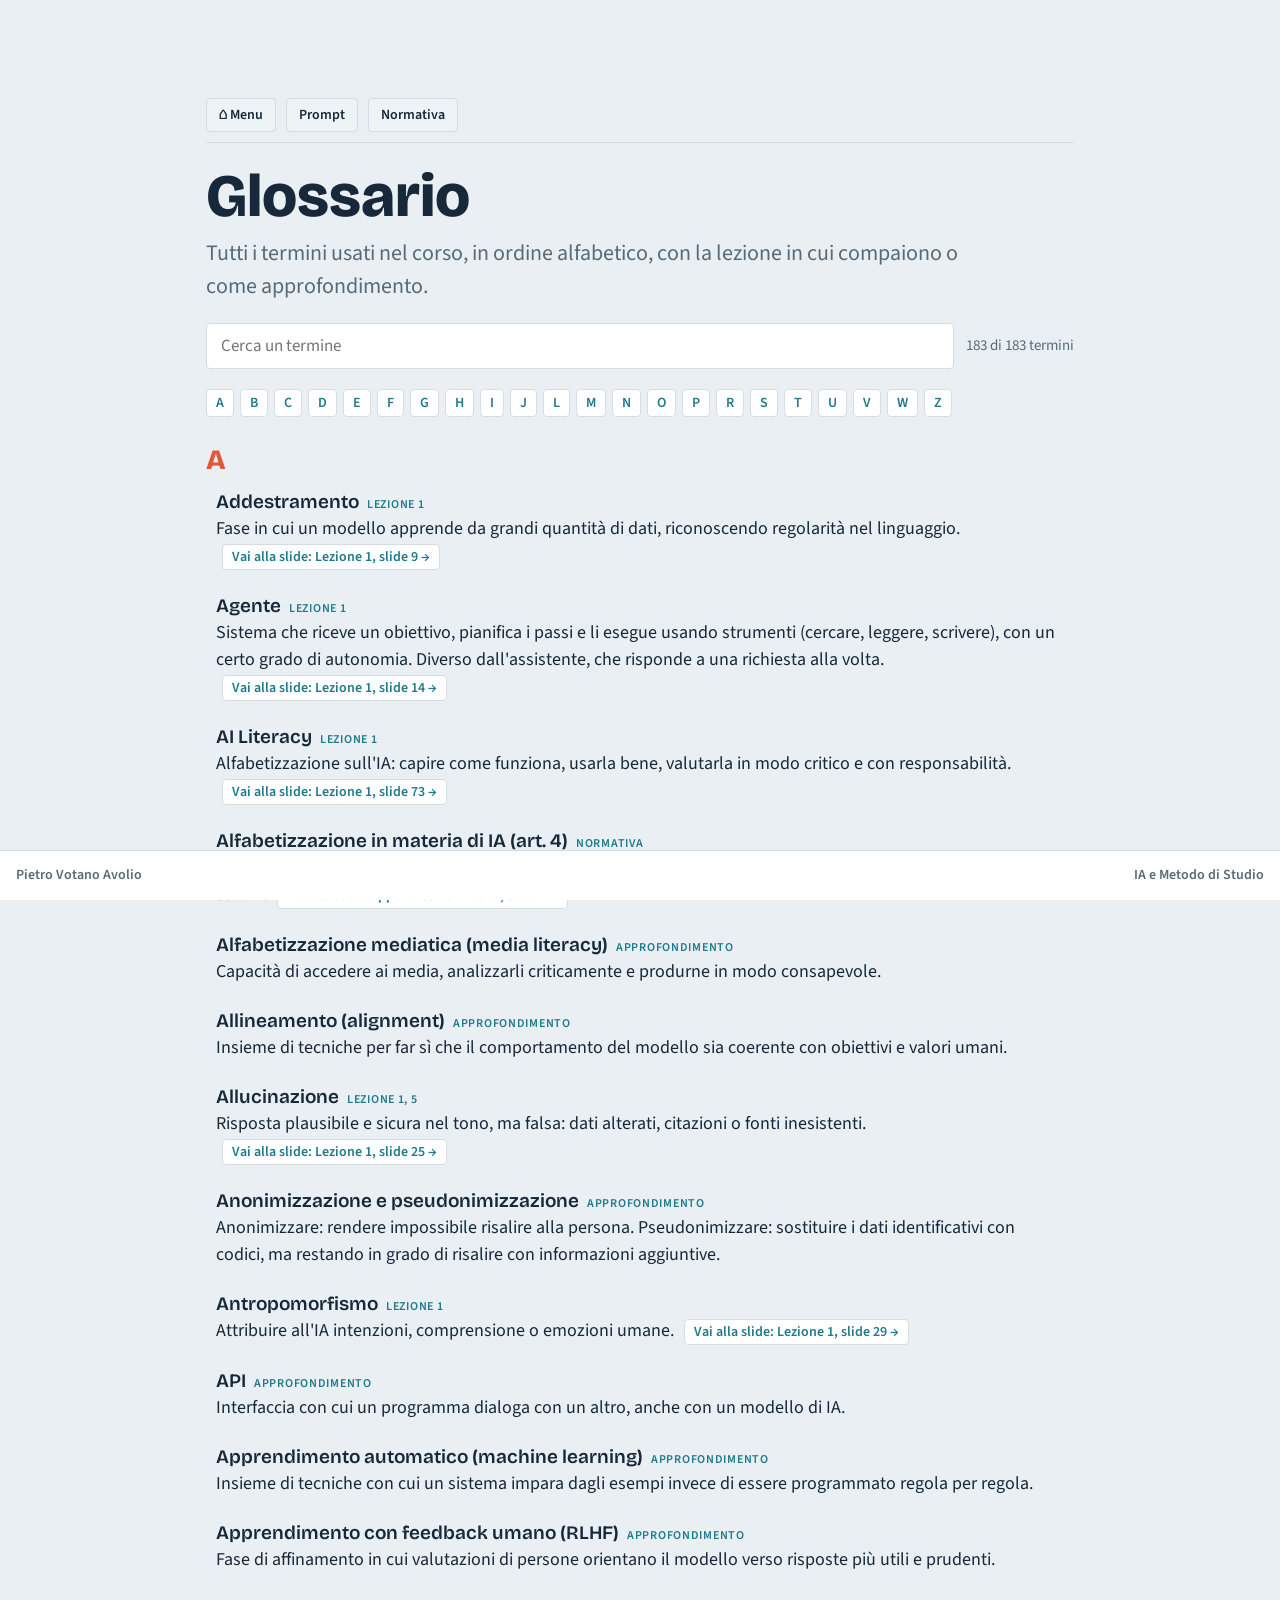
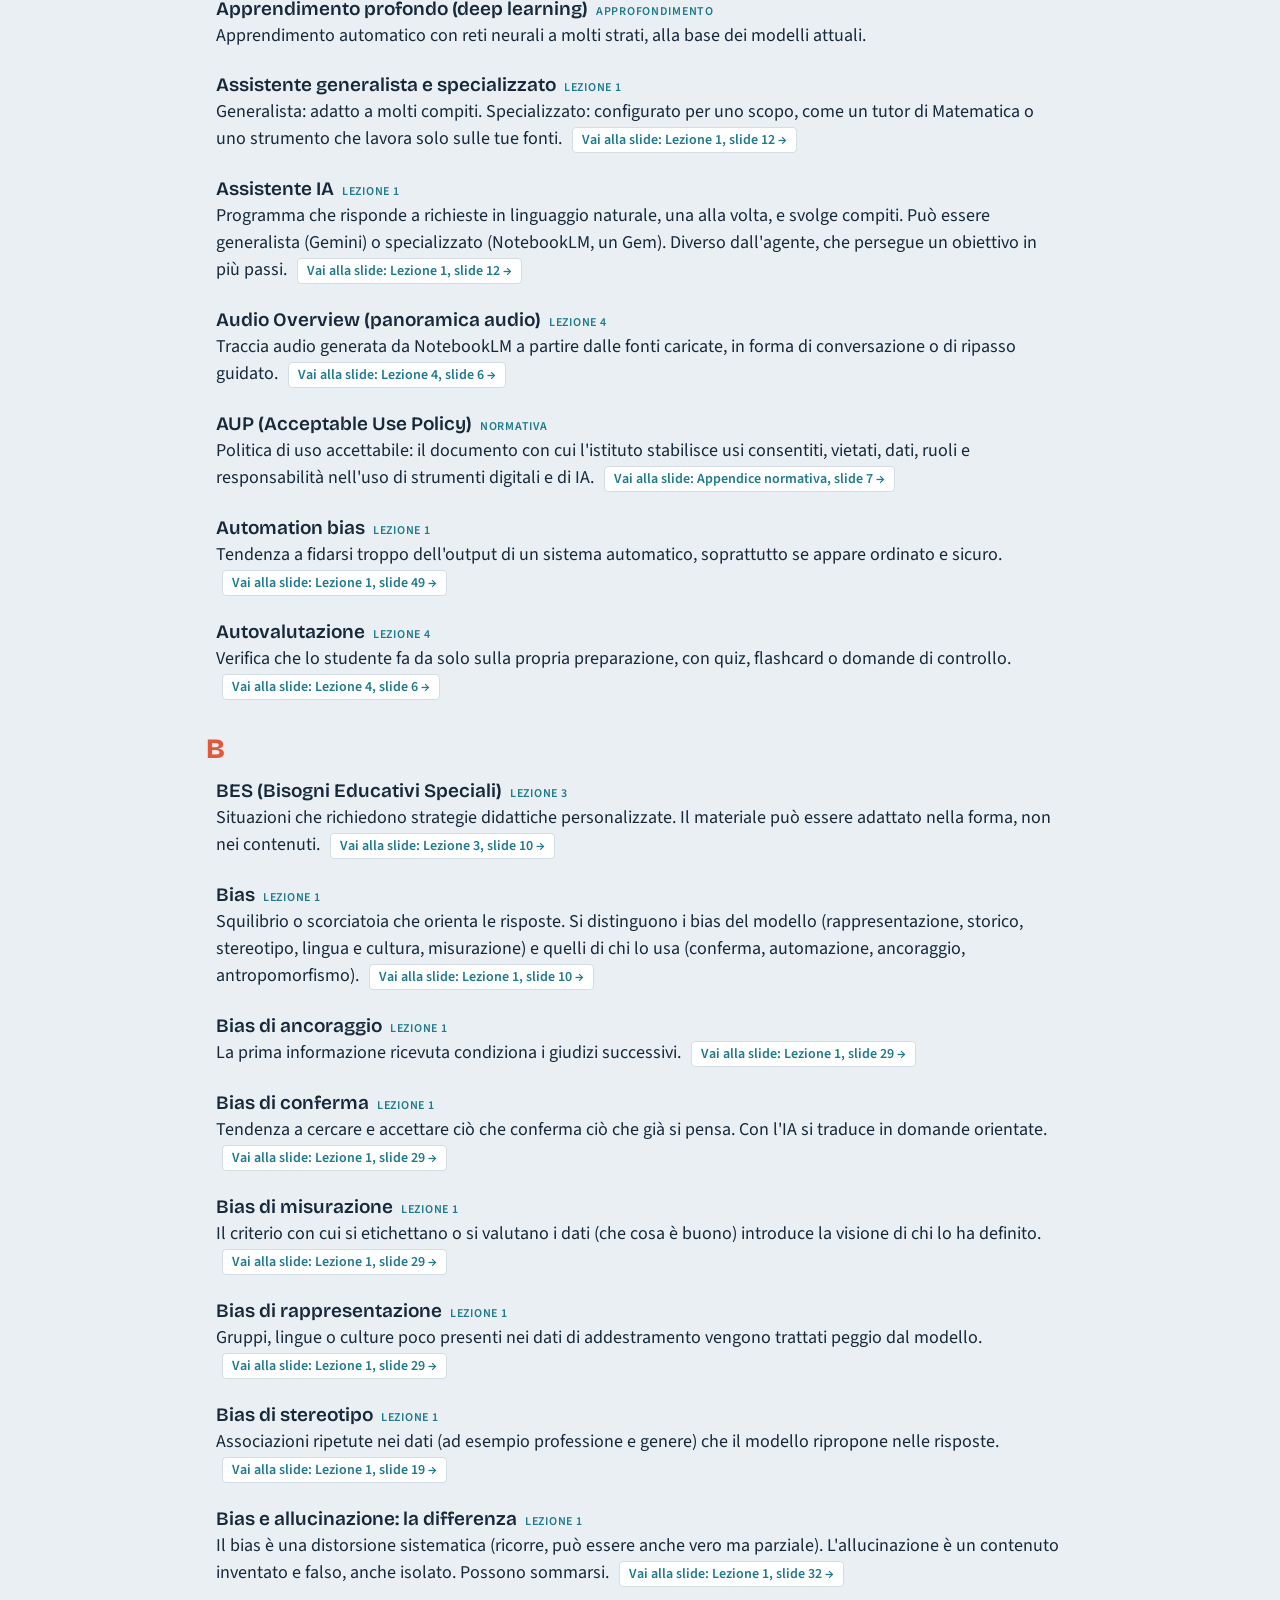
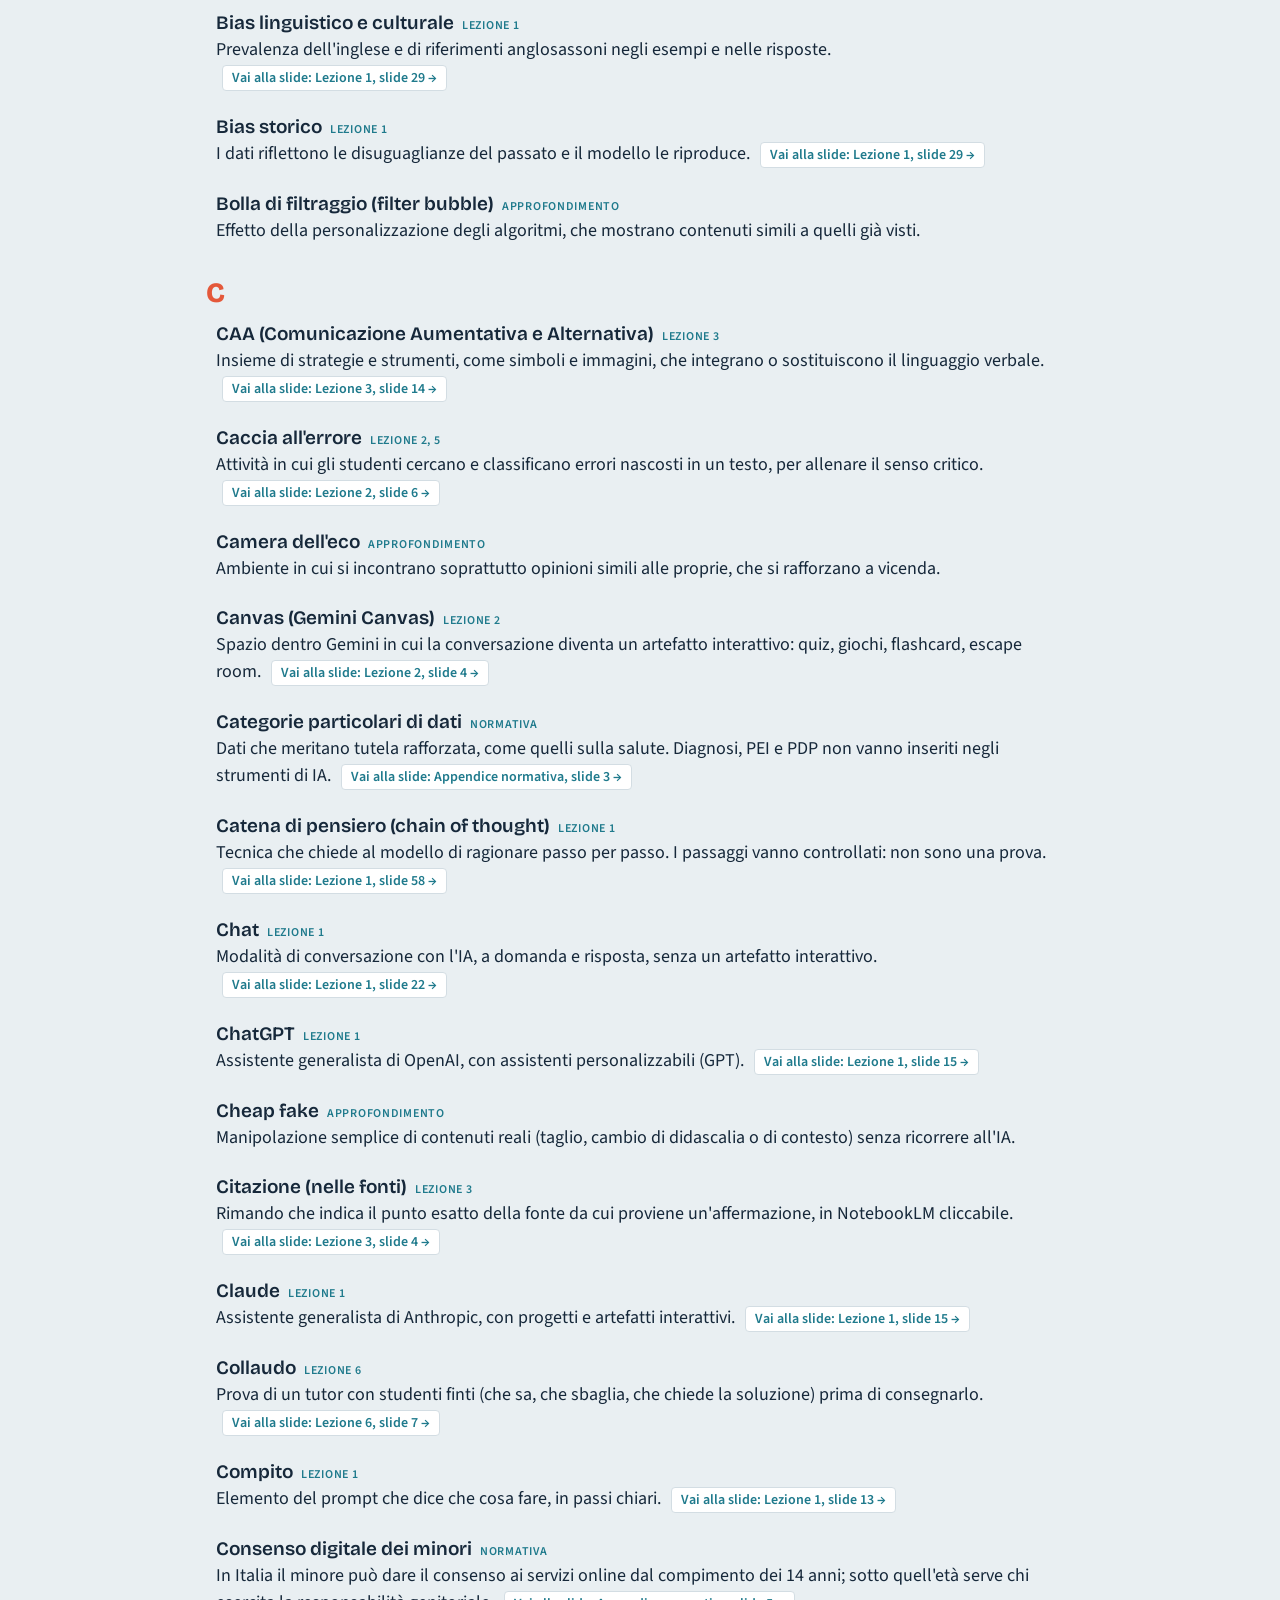
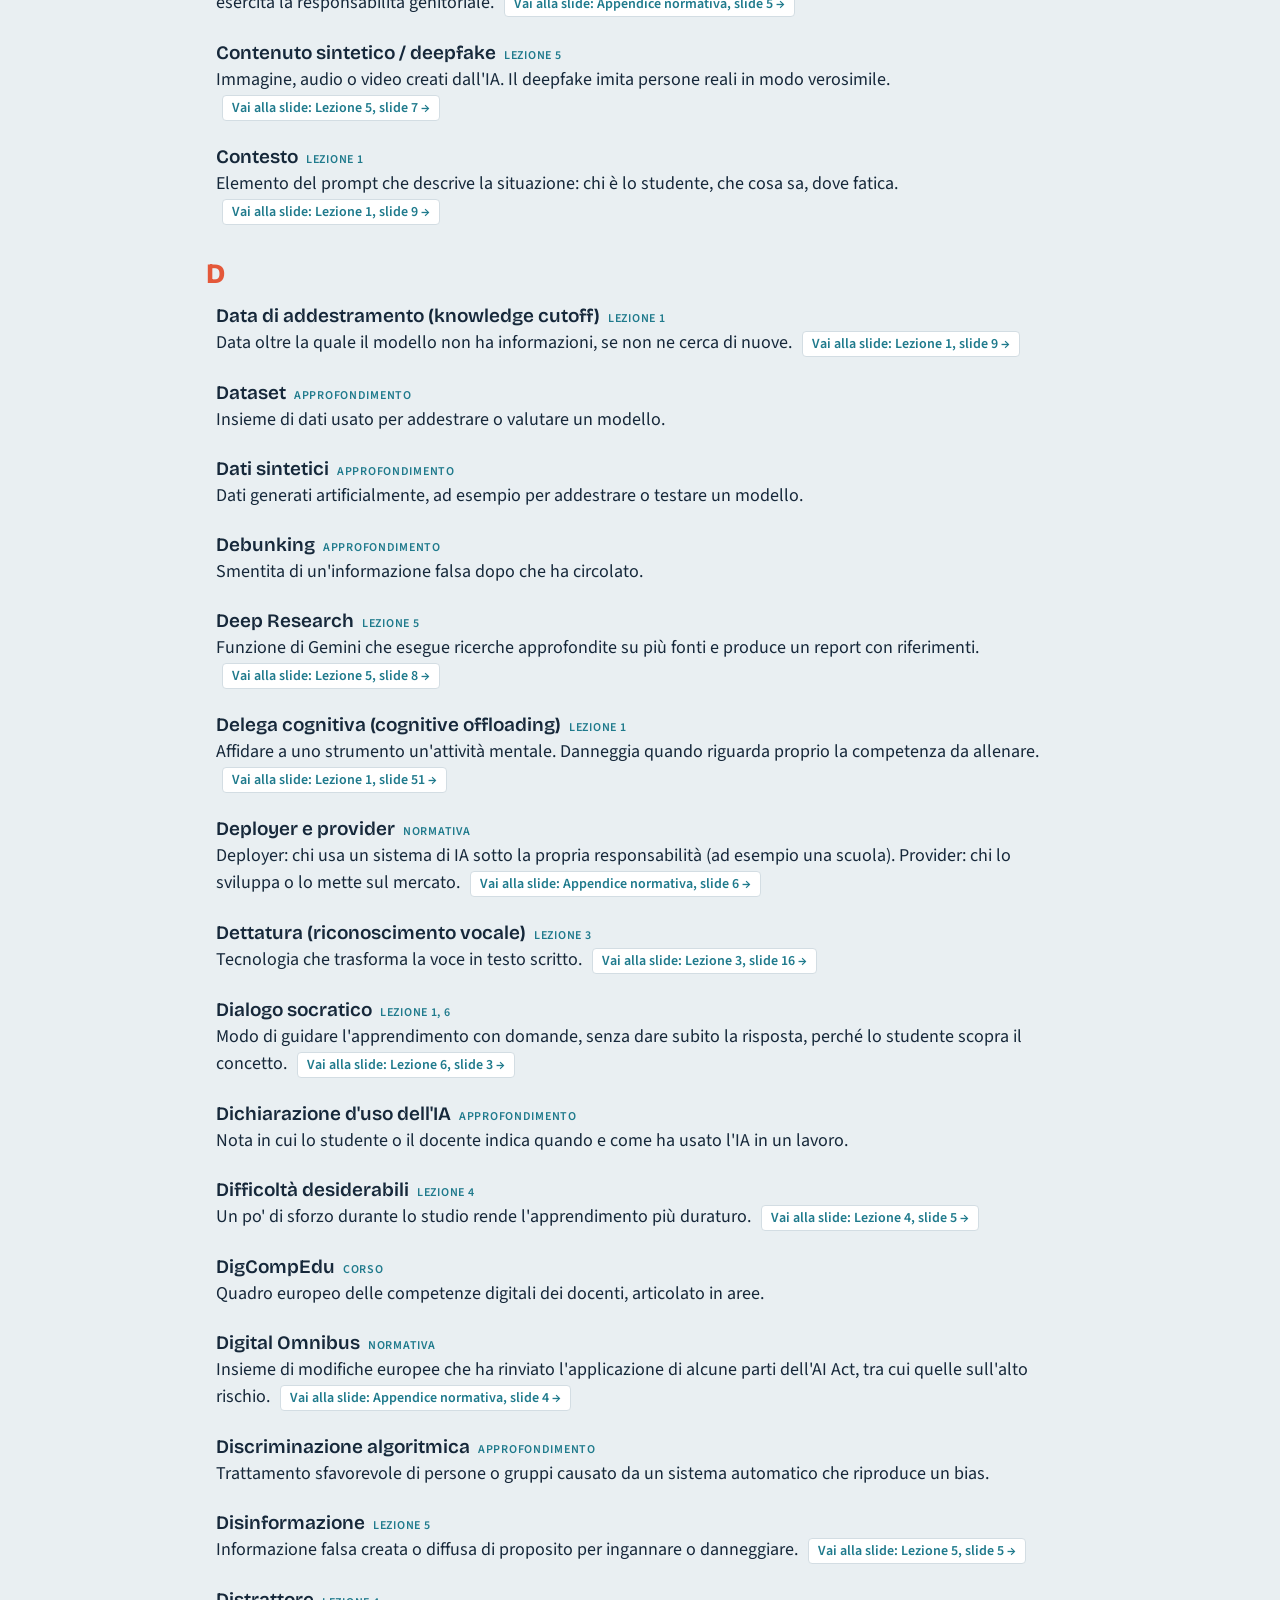
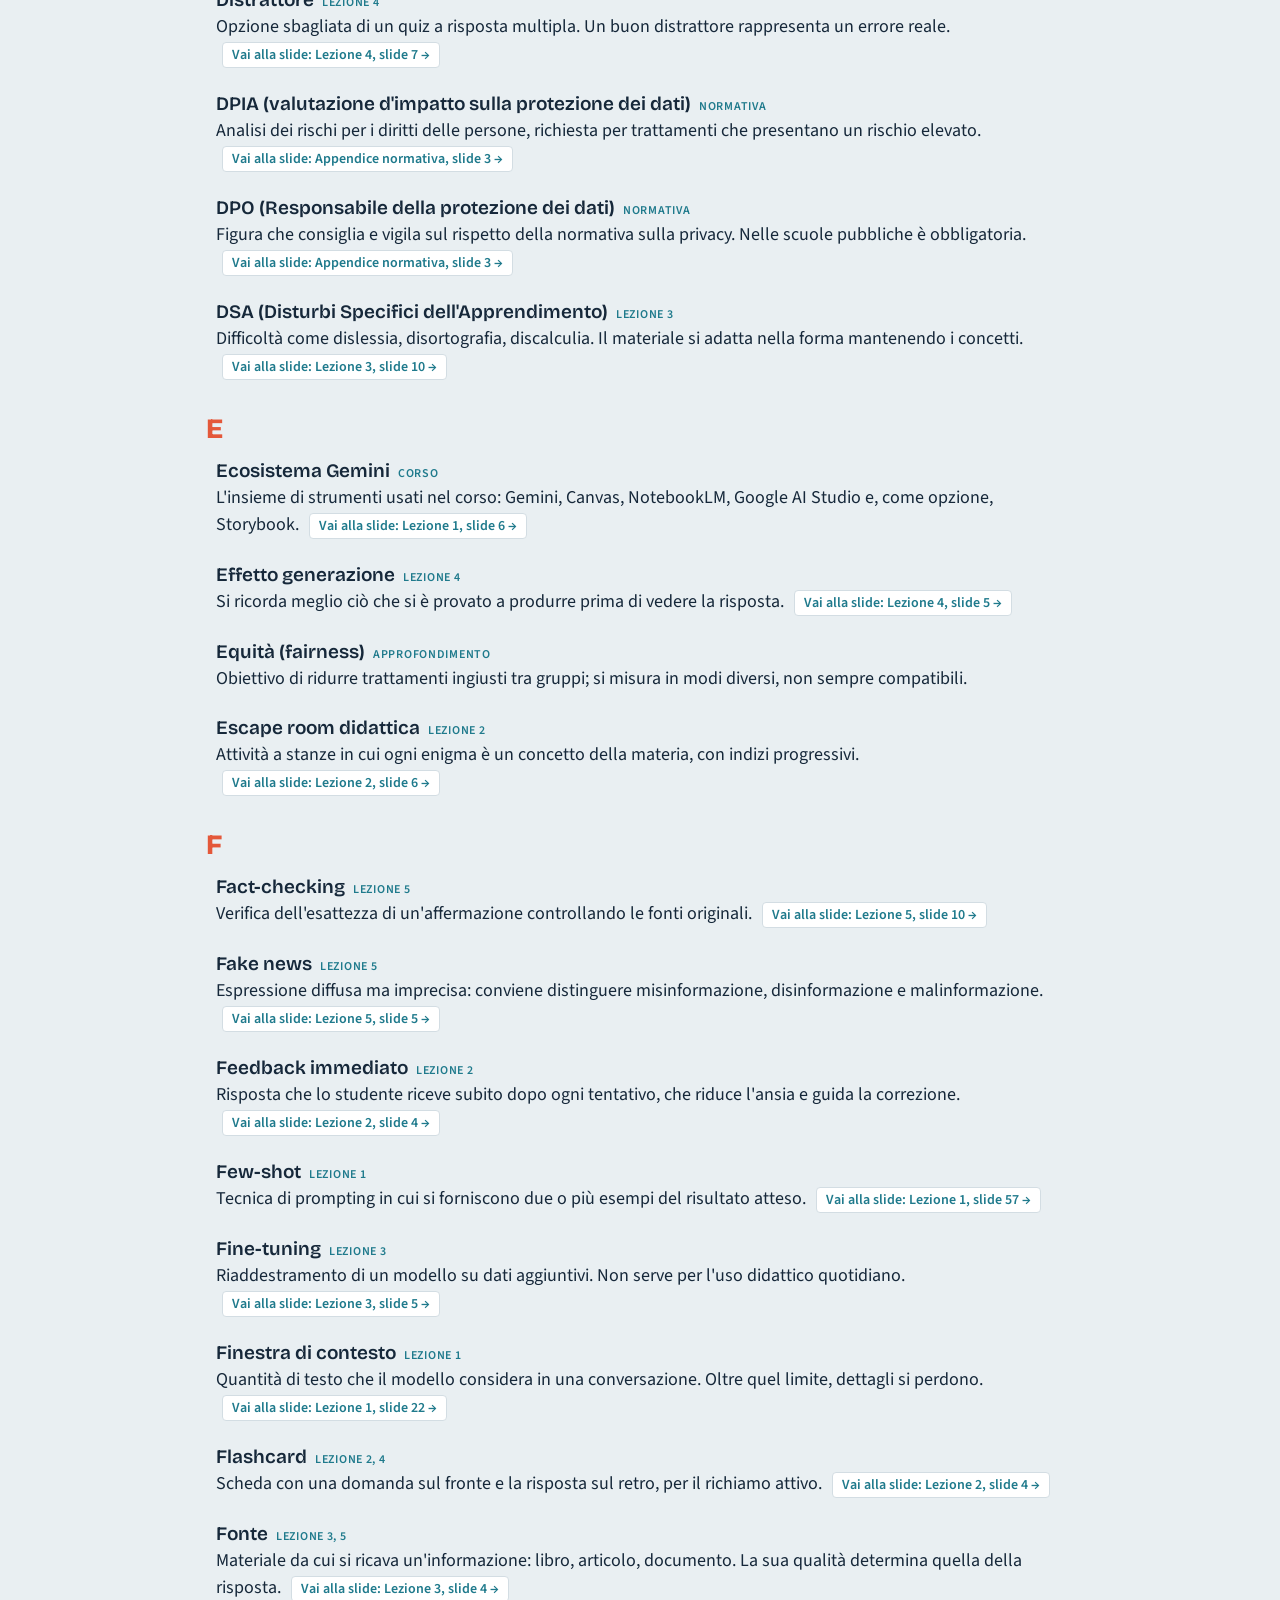
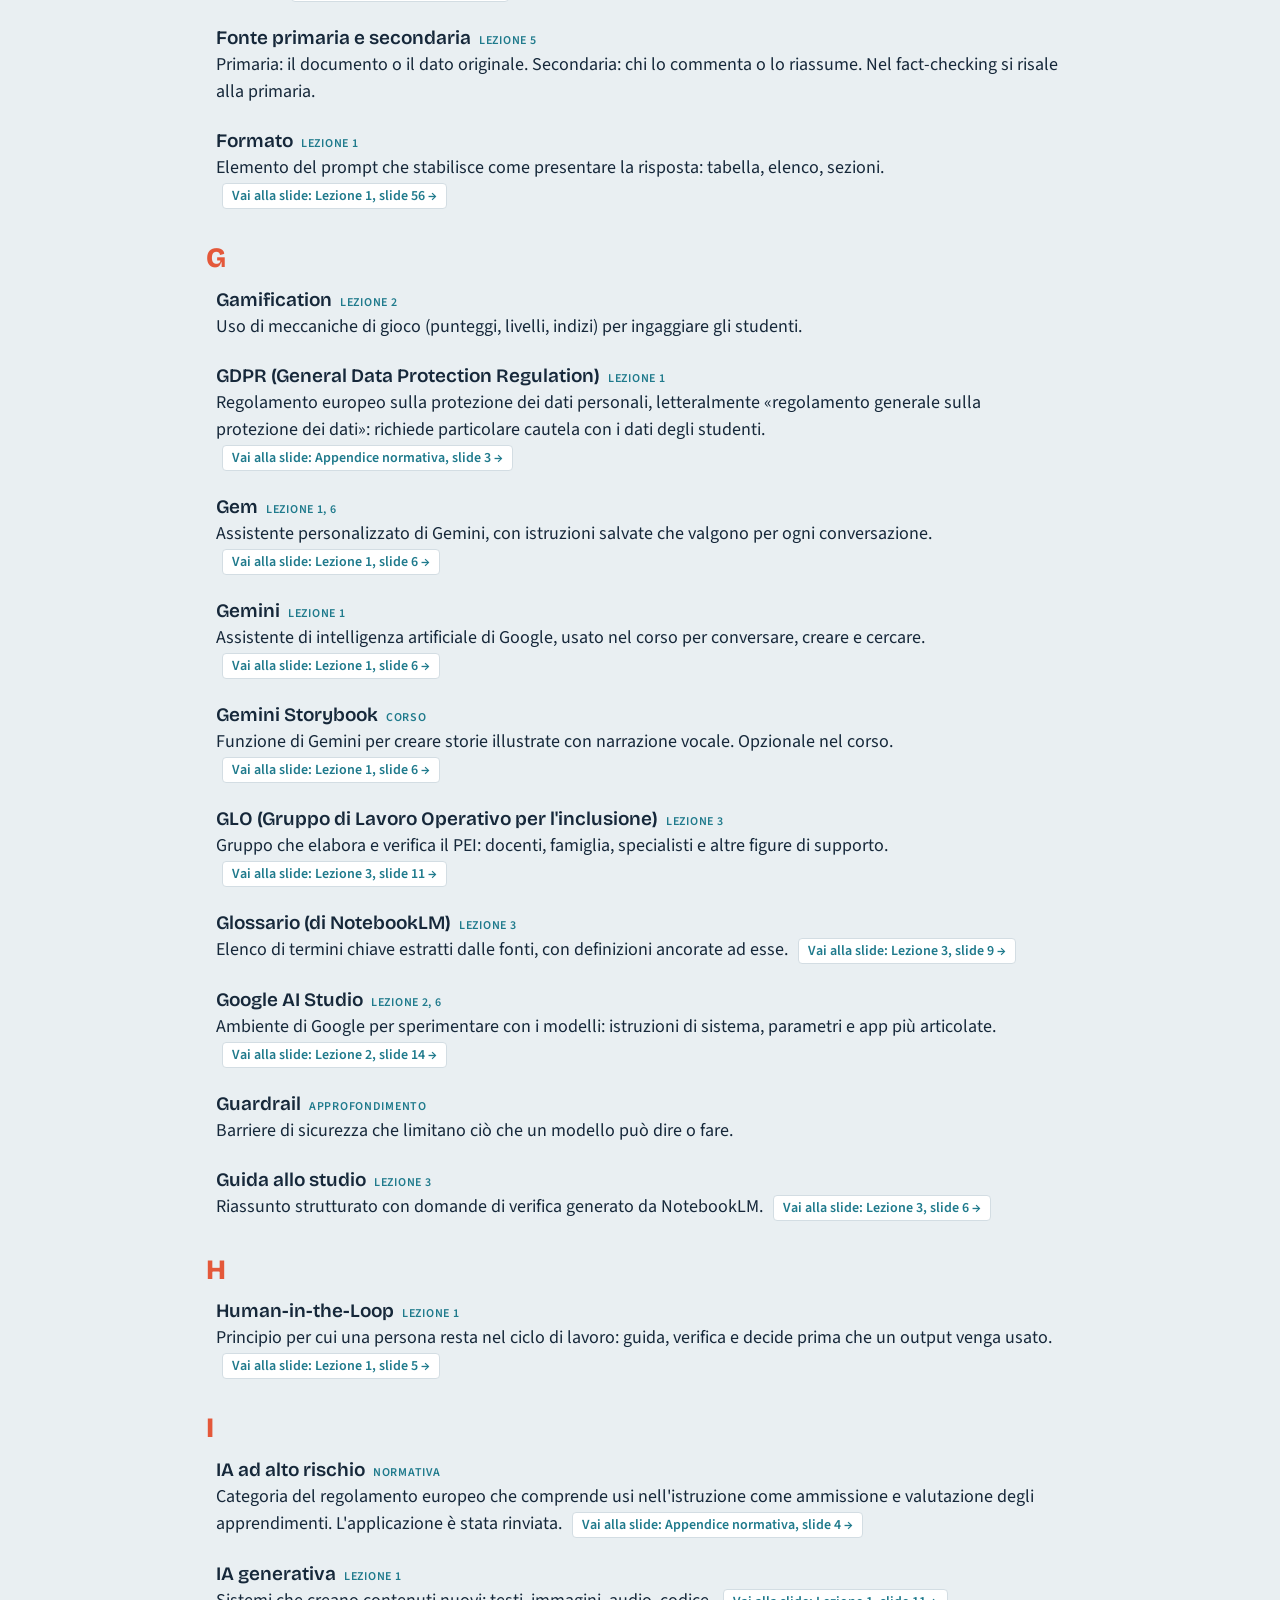
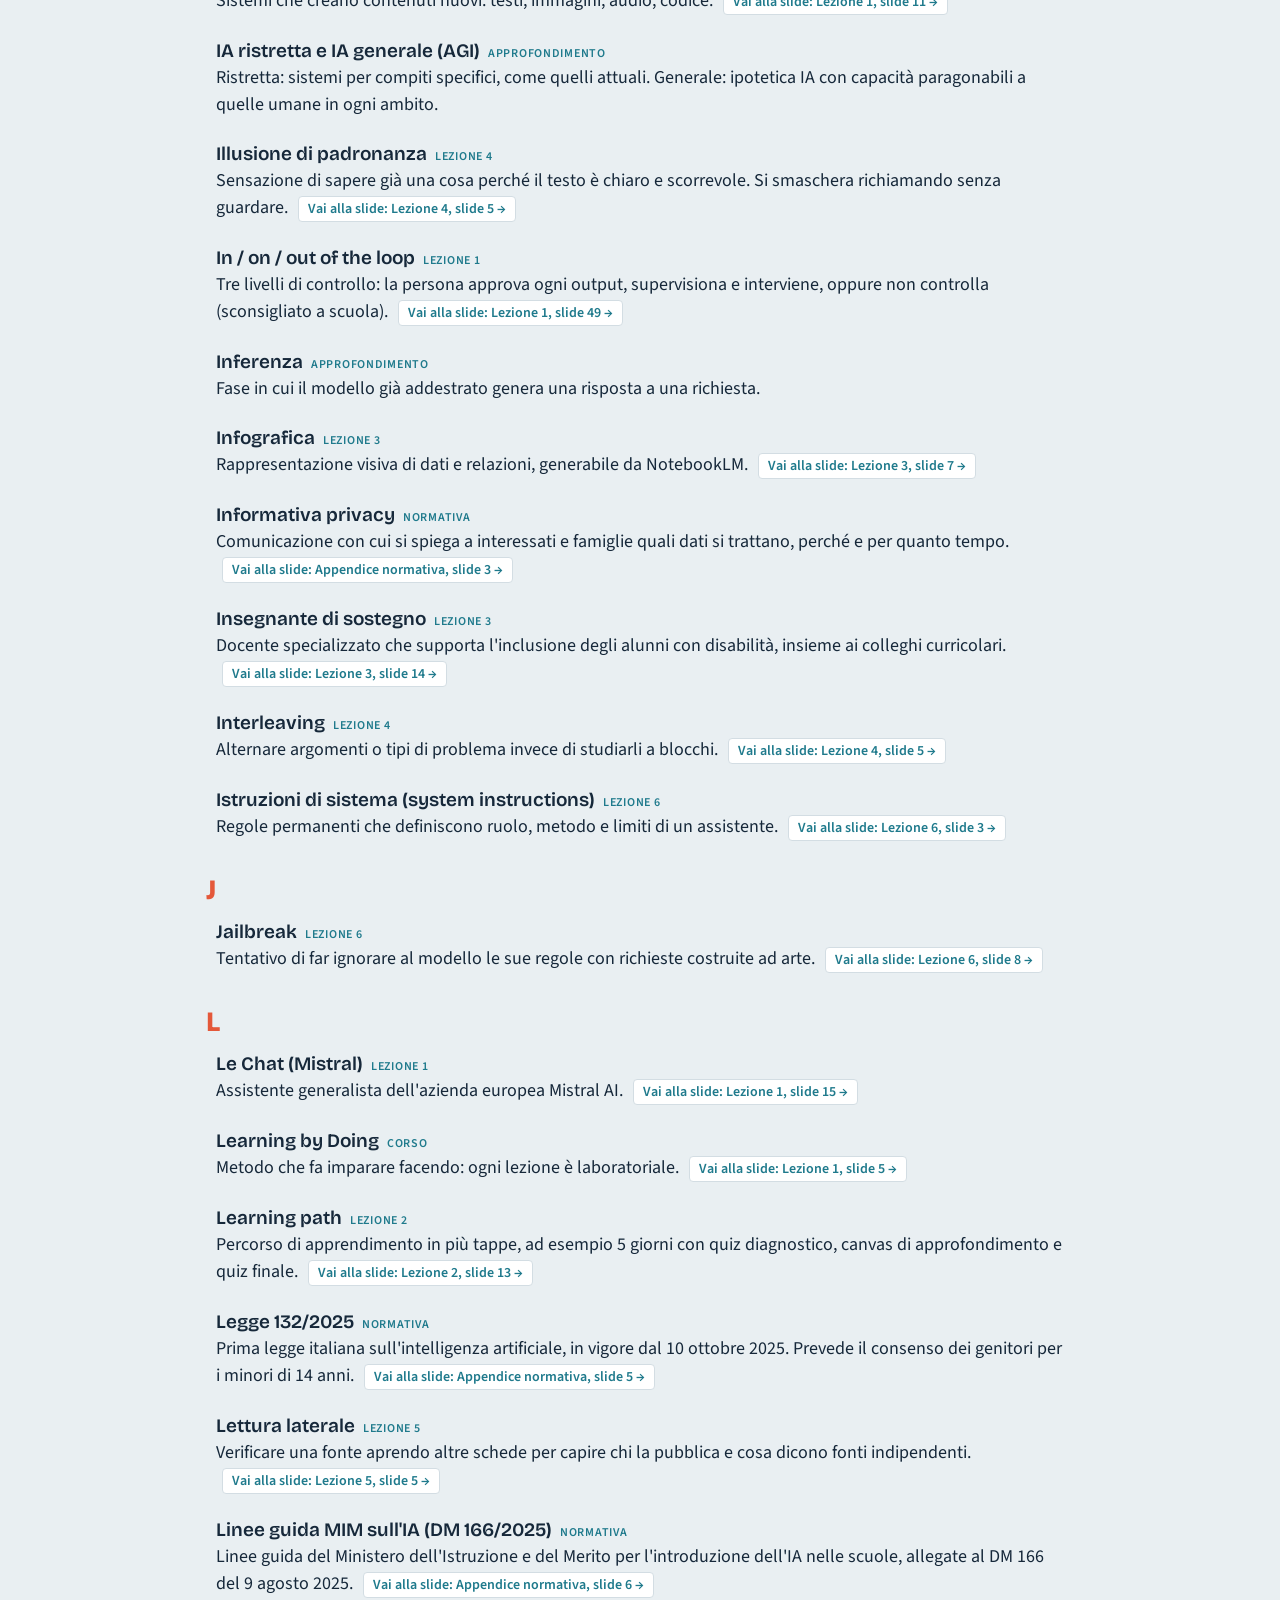
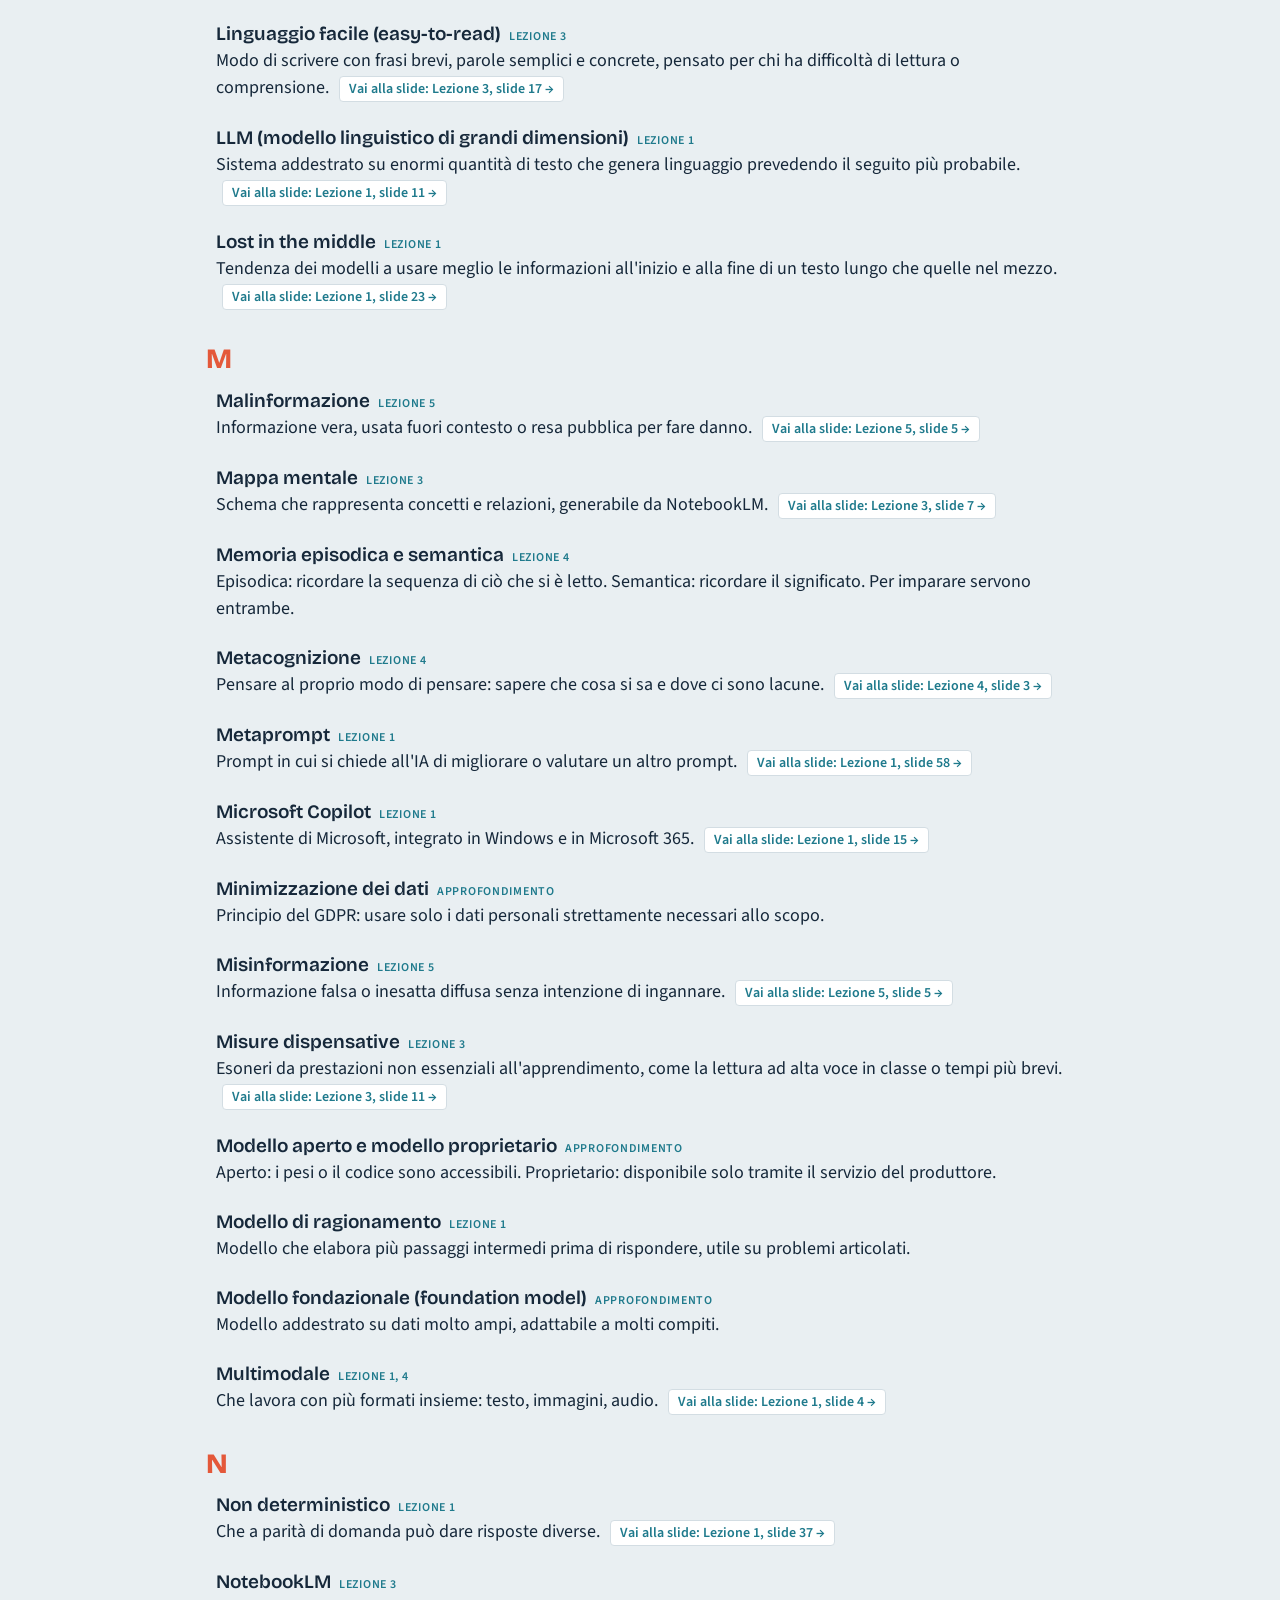
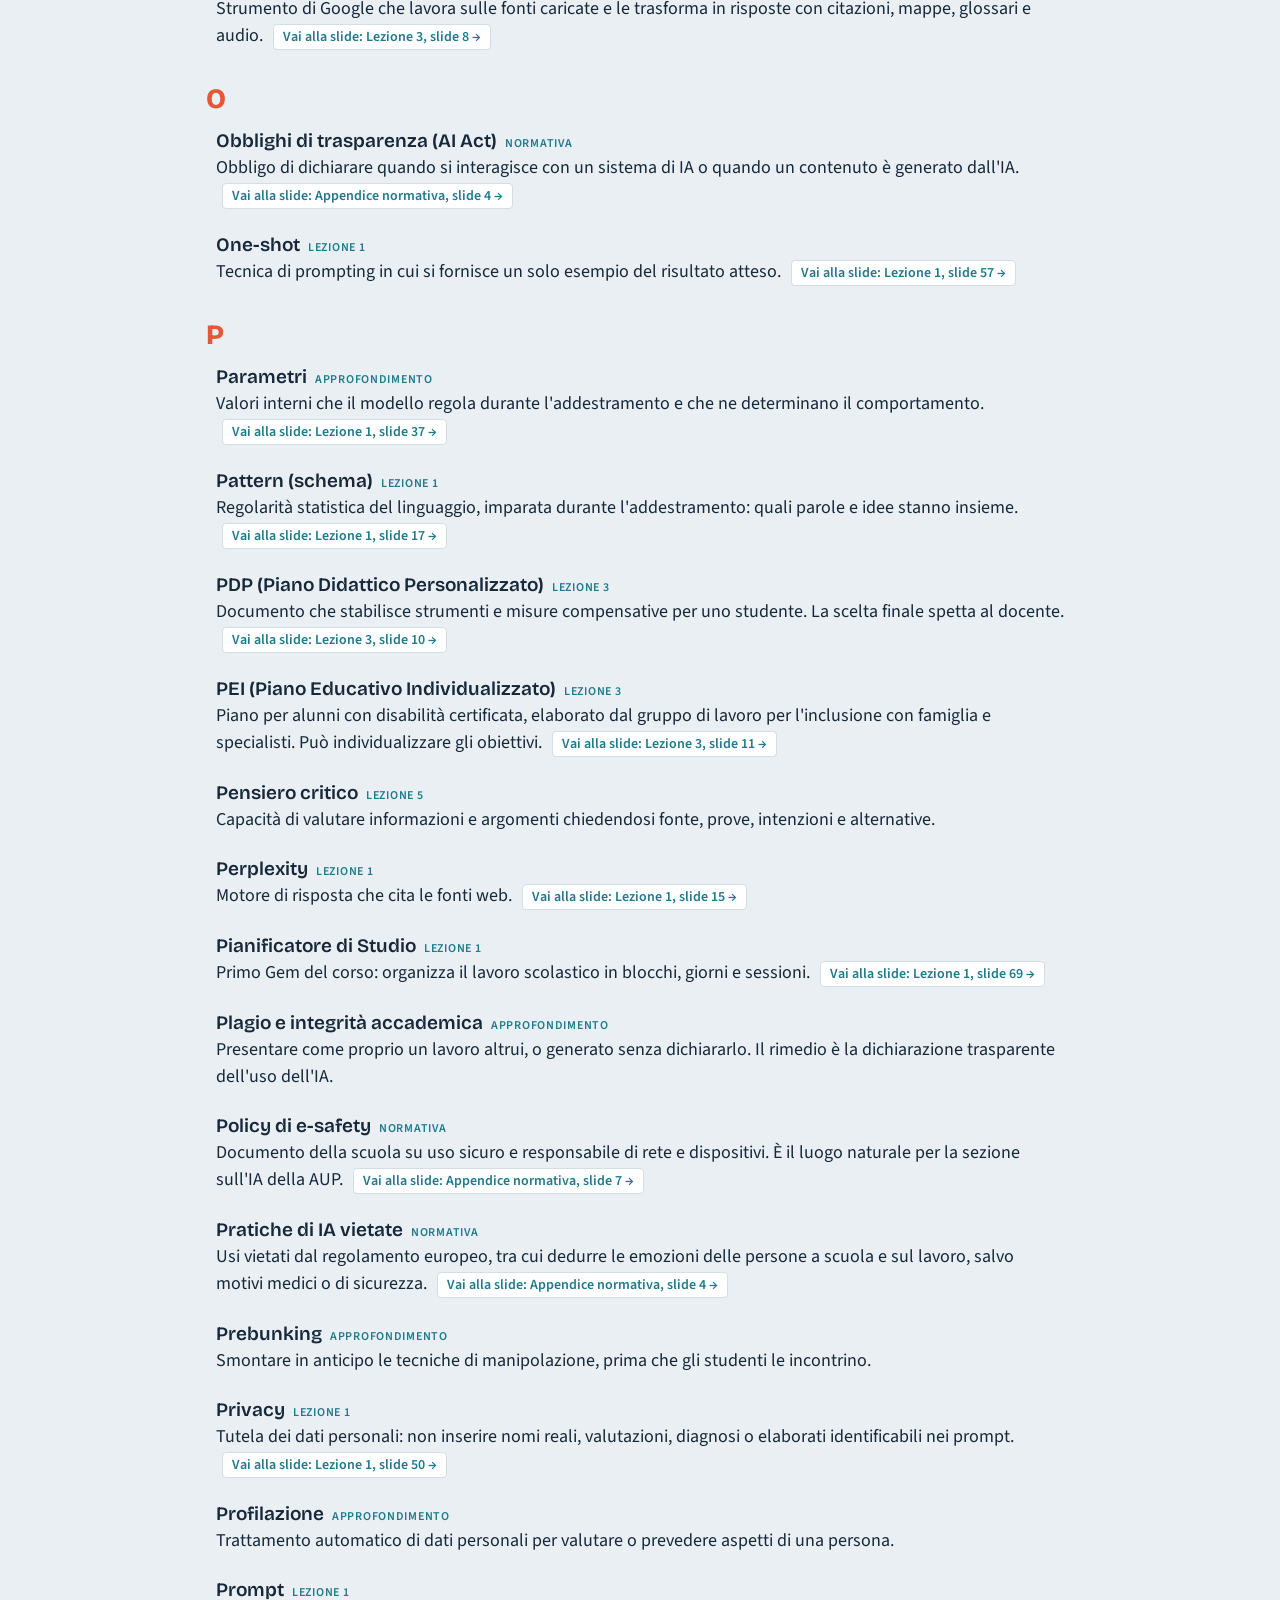
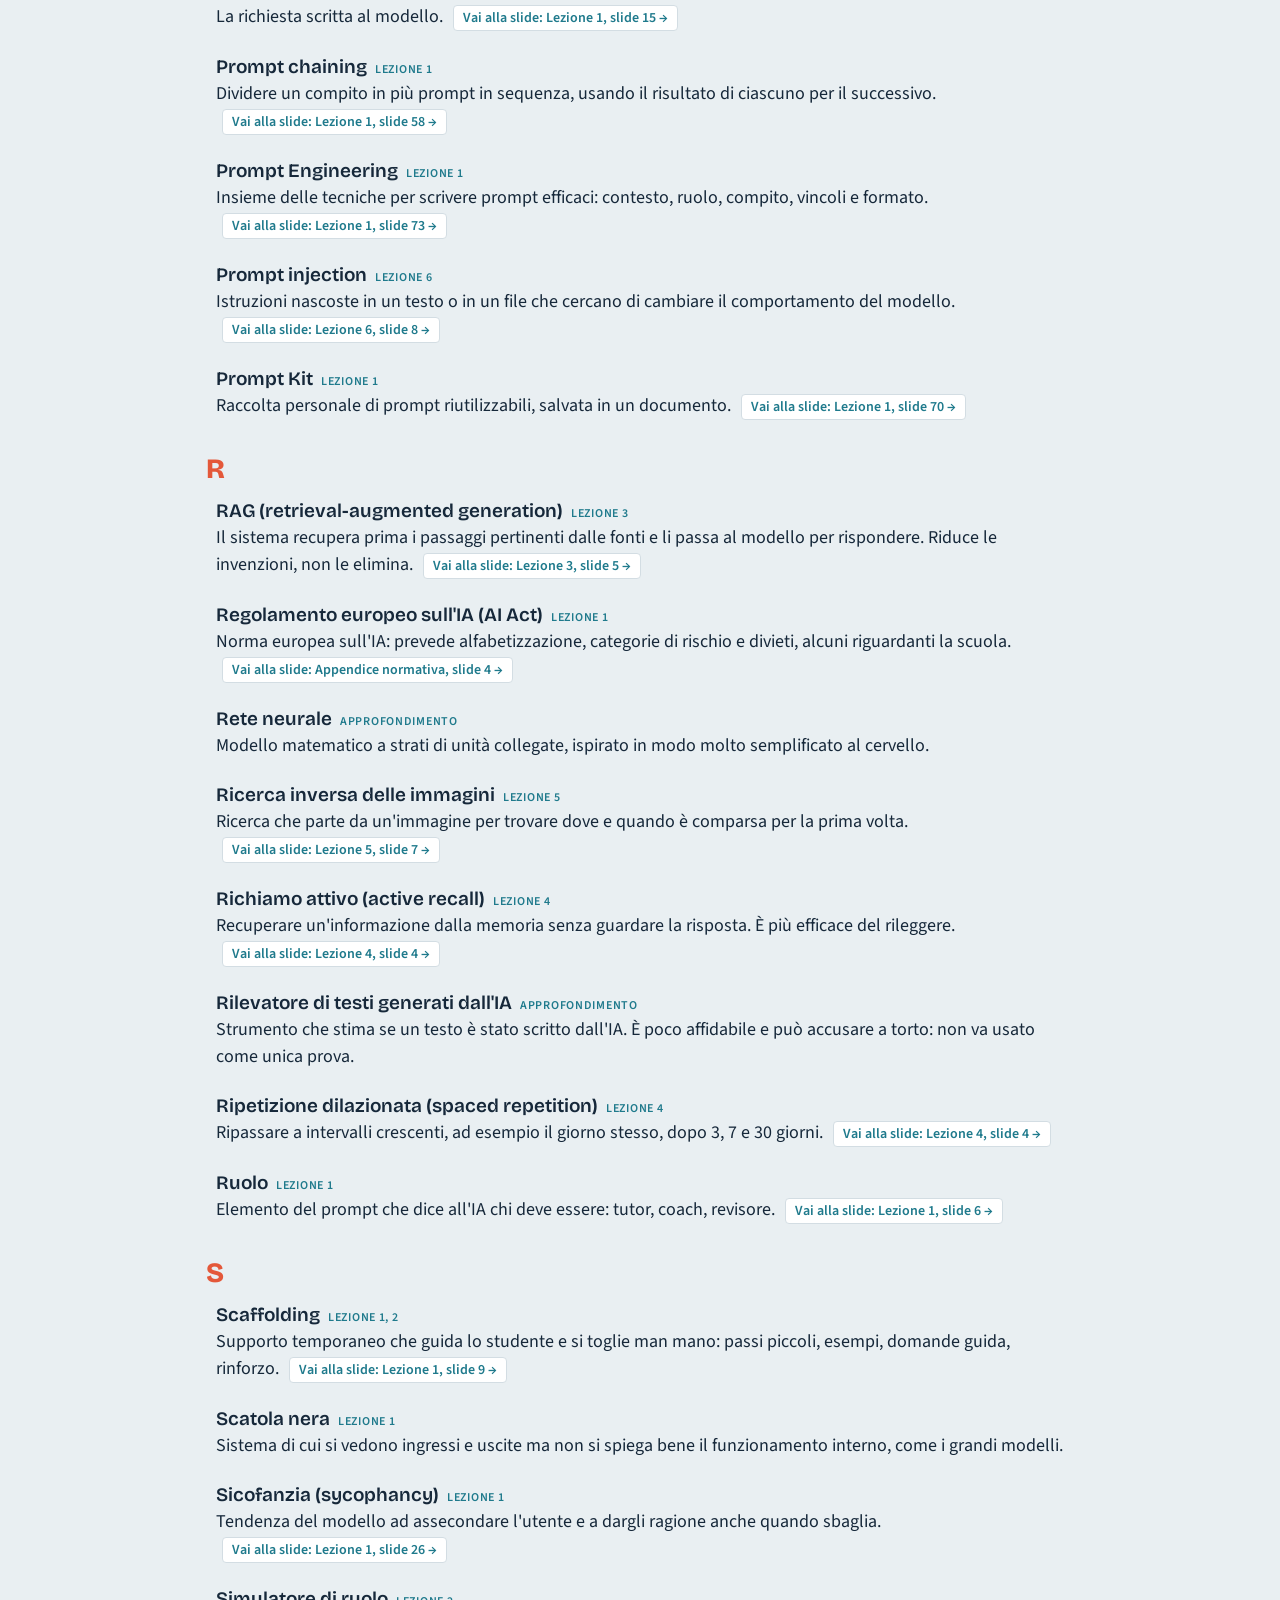
==== glossario.html @ 0bc1f38a "Add files via upload" ====
<!doctype html>
<html lang="it">
<head>
<meta charset="utf-8">
<meta name="viewport" content="width=device-width, initial-scale=1, viewport-fit=cover">
<title>Glossario · IA e Metodo di Studio</title>
<link rel="stylesheet" href="https://fonts.googleapis.com/css2?family=Bricolage+Grotesque:opsz,wght@12..96,600;12..96,800&family=Source+Sans+3:wght@400;600&family=JetBrains+Mono:wght@400&display=swap">
<link rel="stylesheet" href="style.css">
</head>
<body>
<main class="page">
  <div class="page-nav">
    <a class="btn" id="menu" href="index.html">&#8962; Menu</a>
    <a class="btn" href="prompt.html">Prompt</a>
    <a class="btn" href="normativa.html">Normativa</a>
    <a class="btn" id="back" href="index.html" hidden style="border-color:var(--teal);color:var(--teal)"></a>
  </div>
  <h1 style="margin-top:20px">Glossario</h1>
  <p class="lead mute" style="margin-top:8px">Tutti i termini usati nel corso, in ordine alfabetico, con la lezione in cui compaiono o come approfondimento.</p>
  <div class="gl-tools">
    <input id="q" type="search" placeholder="Cerca un termine" aria-label="Cerca un termine">
    <span class="note" id="cnt"></span>
  </div>
  <nav class="az" id="az" aria-label="Indice alfabetico"></nav>
  <div class="gl" id="gl"></div>
</main>
<footer class="sitefoot"><span>Pietro Votano Avolio</span><span>IA e Metodo di Studio</span></footer>
<script>
var T = [
["AUP (Acceptable Use Policy)","Politica di uso accettabile: il documento con cui l'istituto stabilisce usi consentiti, vietati, dati, ruoli e responsabilità nell'uso di strumenti digitali e di IA.","Normativa"],
["DPO (Responsabile della protezione dei dati)","Figura che consiglia e vigila sul rispetto della normativa sulla privacy. Nelle scuole pubbliche è obbligatoria.","Normativa"],
["DPIA (valutazione d'impatto sulla protezione dei dati)","Analisi dei rischi per i diritti delle persone, richiesta per trattamenti che presentano un rischio elevato.","Normativa"],
["Titolare del trattamento","Chi decide finalità e mezzi del trattamento dei dati personali. Nella scuola è l'istituto.","Normativa"],
["Informativa privacy","Comunicazione con cui si spiega a interessati e famiglie quali dati si trattano, perché e per quanto tempo.","Normativa"],
["Categorie particolari di dati","Dati che meritano tutela rafforzata, come quelli sulla salute. Diagnosi, PEI e PDP non vanno inseriti negli strumenti di IA.","Normativa"],
["Consenso digitale dei minori","In Italia il minore può dare il consenso ai servizi online dal compimento dei 14 anni; sotto quell'età serve chi esercita la responsabilità genitoriale.","Normativa"],
["Legge 132/2025","Prima legge italiana sull'intelligenza artificiale, in vigore dal 10 ottobre 2025. Prevede il consenso dei genitori per i minori di 14 anni.","Normativa"],
["Linee guida MIM sull'IA (DM 166/2025)","Linee guida del Ministero dell'Istruzione e del Merito per l'introduzione dell'IA nelle scuole, allegate al DM 166 del 9 agosto 2025.","Normativa"],
["IA ad alto rischio","Categoria del regolamento europeo che comprende usi nell'istruzione come ammissione e valutazione degli apprendimenti. L'applicazione è stata rinviata.","Normativa"],
["Pratiche di IA vietate","Usi vietati dal regolamento europeo, tra cui dedurre le emozioni delle persone a scuola e sul lavoro, salvo motivi medici o di sicurezza.","Normativa"],
["Obblighi di trasparenza (AI Act)","Obbligo di dichiarare quando si interagisce con un sistema di IA o quando un contenuto è generato dall'IA.","Normativa"],
["Deployer e provider","Deployer: chi usa un sistema di IA sotto la propria responsabilità (ad esempio una scuola). Provider: chi lo sviluppa o lo mette sul mercato.","Normativa"],
["Alfabetizzazione in materia di IA (art. 4)","Obbligo, previsto dal regolamento europeo dal 2 febbraio 2025, di garantire al personale competenze sufficienti sull'IA.","Normativa"],
["Digital Omnibus","Insieme di modifiche europee che ha rinviato l'applicazione di alcune parti dell'AI Act, tra cui quelle sull'alto rischio.","Normativa"],
["Policy di e-safety","Documento della scuola su uso sicuro e responsabile di rete e dispositivi. È il luogo naturale per la sezione sull'IA della AUP.","Normativa"],
["Bias e allucinazione: la differenza","Il bias è una distorsione sistematica (ricorre, può essere anche vero ma parziale). L'allucinazione è un contenuto inventato e falso, anche isolato. Possono sommarsi.","1"],
["PEI (Piano Educativo Individualizzato)","Piano per alunni con disabilità certificata, elaborato dal gruppo di lavoro per l'inclusione con famiglia e specialisti. Può individualizzare gli obiettivi.","3"],
["GLO (Gruppo di Lavoro Operativo per l'inclusione)","Gruppo che elabora e verifica il PEI: docenti, famiglia, specialisti e altre figure di supporto.","3"],
["Strumenti compensativi","Strumenti che aiutano a superare una difficoltà senza cambiare l'obiettivo: lettura ad alta voce, mappe, calcolatrice, dettatura.","3"],
["Misure dispensative","Esoneri da prestazioni non essenziali all'apprendimento, come la lettura ad alta voce in classe o tempi più brevi.","3"],
["Insegnante di sostegno","Docente specializzato che supporta l'inclusione degli alunni con disabilità, insieme ai colleghi curricolari.","3"],
["CAA (Comunicazione Aumentativa e Alternativa)","Insieme di strategie e strumenti, come simboli e immagini, che integrano o sostituiscono il linguaggio verbale.","3"],
["Linguaggio facile (easy-to-read)","Modo di scrivere con frasi brevi, parole semplici e concrete, pensato per chi ha difficoltà di lettura o comprensione.","3"],
["Storia sociale","Breve racconto che descrive una situazione e il comportamento atteso, in modo positivo, per prepararla in anticipo. Si costruisce con gli specialisti.","3"],
["Sintesi vocale (text-to-speech)","Tecnologia che legge ad alta voce un testo scritto.","3"],
["Dettatura (riconoscimento vocale)","Tecnologia che trasforma la voce in testo scritto.","3"],
["Top-p (nucleus sampling)","Parametro che limita la scelta alle parole più probabili la cui probabilità sommata raggiunge un valore p. Le parole molto improbabili restano escluse.","1"],
["Top-k","Parametro che limita la scelta alle k parole più probabili.","1"],
["Bias di rappresentazione","Gruppi, lingue o culture poco presenti nei dati di addestramento vengono trattati peggio dal modello.","1"],
["Bias storico","I dati riflettono le disuguaglianze del passato e il modello le riproduce.","1"],
["Bias di stereotipo","Associazioni ripetute nei dati (ad esempio professione e genere) che il modello ripropone nelle risposte.","1"],
["Bias linguistico e culturale","Prevalenza dell'inglese e di riferimenti anglosassoni negli esempi e nelle risposte.","1"],
["Bias di misurazione","Il criterio con cui si etichettano o si valutano i dati (che cosa è buono) introduce la visione di chi lo ha definito.","1"],
["Bias di conferma","Tendenza a cercare e accettare ciò che conferma ciò che già si pensa. Con l'IA si traduce in domande orientate.","1"],
["Bias di ancoraggio","La prima informazione ricevuta condiziona i giudizi successivi.","1"],
["Antropomorfismo","Attribuire all'IA intenzioni, comprensione o emozioni umane.","1"],
["Misinformazione","Informazione falsa o inesatta diffusa senza intenzione di ingannare.","5"],
["Disinformazione","Informazione falsa creata o diffusa di proposito per ingannare o danneggiare.","5"],
["Malinformazione","Informazione vera, usata fuori contesto o resa pubblica per fare danno.","5"],
["Fake news","Espressione diffusa ma imprecisa: conviene distinguere misinformazione, disinformazione e malinformazione.","5"],
["Pensiero critico","Capacità di valutare informazioni e argomenti chiedendosi fonte, prove, intenzioni e alternative.","5"],
["Fonte primaria e secondaria","Primaria: il documento o il dato originale. Secondaria: chi lo commenta o lo riassume. Nel fact-checking si risale alla primaria.","5"],
["Ricerca inversa delle immagini","Ricerca che parte da un'immagine per trovare dove e quando è comparsa per la prima volta.","5"],
["Cheap fake","Manipolazione semplice di contenuti reali (taglio, cambio di didascalia o di contesto) senza ricorrere all'IA.","Approfondimento"],
["Camera dell'eco","Ambiente in cui si incontrano soprattutto opinioni simili alle proprie, che si rafforzano a vicenda.","Approfondimento"],
["Bolla di filtraggio (filter bubble)","Effetto della personalizzazione degli algoritmi, che mostrano contenuti simili a quelli già visti.","Approfondimento"],
["Prebunking","Smontare in anticipo le tecniche di manipolazione, prima che gli studenti le incontrino.","Approfondimento"],
["Debunking","Smentita di un'informazione falsa dopo che ha circolato.","Approfondimento"],
["Alfabetizzazione mediatica (media literacy)","Capacità di accedere ai media, analizzarli criticamente e produrne in modo consapevole.","Approfondimento"],
["Watermark (filigrana digitale)","Segno, visibile o nascosto, che aiuta a riconoscere un contenuto generato dall'IA. Non è sempre presente né infallibile.","Approfondimento"],
["Rilevatore di testi generati dall'IA","Strumento che stima se un testo è stato scritto dall'IA. È poco affidabile e può accusare a torto: non va usato come unica prova.","Approfondimento"],
["Plagio e integrità accademica","Presentare come proprio un lavoro altrui, o generato senza dichiararlo. Il rimedio è la dichiarazione trasparente dell'uso dell'IA.","Approfondimento"],
["Dichiarazione d'uso dell'IA","Nota in cui lo studente o il docente indica quando e come ha usato l'IA in un lavoro.","Approfondimento"],
["Apprendimento automatico (machine learning)","Insieme di tecniche con cui un sistema impara dagli esempi invece di essere programmato regola per regola.","Approfondimento"],
["Apprendimento profondo (deep learning)","Apprendimento automatico con reti neurali a molti strati, alla base dei modelli attuali.","Approfondimento"],
["Rete neurale","Modello matematico a strati di unità collegate, ispirato in modo molto semplificato al cervello.","Approfondimento"],
["Transformer","Architettura di rete neurale, introdotta nel 2017, alla base dei modelli linguistici di grandi dimensioni.","Approfondimento"],
["Parametri","Valori interni che il modello regola durante l'addestramento e che ne determinano il comportamento.","Approfondimento"],
["Dataset","Insieme di dati usato per addestrare o valutare un modello.","Approfondimento"],
["Inferenza","Fase in cui il modello già addestrato genera una risposta a una richiesta.","Approfondimento"],
["Modello fondazionale (foundation model)","Modello addestrato su dati molto ampi, adattabile a molti compiti.","Approfondimento"],
["Apprendimento con feedback umano (RLHF)","Fase di affinamento in cui valutazioni di persone orientano il modello verso risposte più utili e prudenti.","Approfondimento"],
["Allineamento (alignment)","Insieme di tecniche per far sì che il comportamento del modello sia coerente con obiettivi e valori umani.","Approfondimento"],
["Guardrail","Barriere di sicurezza che limitano ciò che un modello può dire o fare.","Approfondimento"],
["Spiegabilità (explainability)","Capacità di spiegare perché un sistema ha dato una certa risposta. Nei grandi modelli è limitata.","Approfondimento"],
["Trasparenza","Chiarezza su come è fatto uno strumento, con quali dati e con quali limiti, e su quando si usa l'IA.","Approfondimento"],
["Dati sintetici","Dati generati artificialmente, ad esempio per addestrare o testare un modello.","Approfondimento"],
["Modello aperto e modello proprietario","Aperto: i pesi o il codice sono accessibili. Proprietario: disponibile solo tramite il servizio del produttore.","Approfondimento"],
["API","Interfaccia con cui un programma dialoga con un altro, anche con un modello di IA.","Approfondimento"],
["IA ristretta e IA generale (AGI)","Ristretta: sistemi per compiti specifici, come quelli attuali. Generale: ipotetica IA con capacità paragonabili a quelle umane in ogni ambito.","Approfondimento"],
["Discriminazione algoritmica","Trattamento sfavorevole di persone o gruppi causato da un sistema automatico che riproduce un bias.","Approfondimento"],
["Equità (fairness)","Obiettivo di ridurre trattamenti ingiusti tra gruppi; si misura in modi diversi, non sempre compatibili.","Approfondimento"],
["Anonimizzazione e pseudonimizzazione","Anonimizzare: rendere impossibile risalire alla persona. Pseudonimizzare: sostituire i dati identificativi con codici, ma restando in grado di risalire con informazioni aggiuntive.","Approfondimento"],
["Minimizzazione dei dati","Principio del GDPR: usare solo i dati personali strettamente necessari allo scopo.","Approfondimento"],
["Profilazione","Trattamento automatico di dati personali per valutare o prevedere aspetti di una persona.","Approfondimento"],
["Assistente IA","Programma che risponde a richieste in linguaggio naturale, una alla volta, e svolge compiti. Può essere generalista (Gemini) o specializzato (NotebookLM, un Gem). Diverso dall'agente, che persegue un obiettivo in più passi.","1"],
["Assistente generalista e specializzato","Generalista: adatto a molti compiti. Specializzato: configurato per uno scopo, come un tutor di Matematica o uno strumento che lavora solo sulle tue fonti.","1"],
["ChatGPT","Assistente generalista di OpenAI, con assistenti personalizzabili (GPT).","1"],
["Claude","Assistente generalista di Anthropic, con progetti e artefatti interattivi.","1"],
["Microsoft Copilot","Assistente di Microsoft, integrato in Windows e in Microsoft 365.","1"],
["Perplexity","Motore di risposta che cita le fonti web.","1"],
["Le Chat (Mistral)","Assistente generalista dell'azienda europea Mistral AI.","1"],
["Agente","Sistema che riceve un obiettivo, pianifica i passi e li esegue usando strumenti (cercare, leggere, scrivere), con un certo grado di autonomia. Diverso dall'assistente, che risponde a una richiesta alla volta.","1"],
["Automation bias","Tendenza a fidarsi troppo dell'output di un sistema automatico, soprattutto se appare ordinato e sicuro.","1"],
["Catena di pensiero (chain of thought)","Tecnica che chiede al modello di ragionare passo per passo. I passaggi vanno controllati: non sono una prova.","1"],
["Contenuto sintetico / deepfake","Immagine, audio o video creati dall'IA. Il deepfake imita persone reali in modo verosimile.","5"],
["Data di addestramento (knowledge cutoff)","Data oltre la quale il modello non ha informazioni, se non ne cerca di nuove.","1"],
["Delega cognitiva (cognitive offloading)","Affidare a uno strumento un'attività mentale. Danneggia quando riguarda proprio la competenza da allenare.","1"],
["Difficoltà desiderabili","Un po' di sforzo durante lo studio rende l'apprendimento più duraturo.","4"],
["Effetto generazione","Si ricorda meglio ciò che si è provato a produrre prima di vedere la risposta.","4"],
["Fine-tuning","Riaddestramento di un modello su dati aggiuntivi. Non serve per l'uso didattico quotidiano.","3"],
["GDPR (General Data Protection Regulation)","Regolamento europeo sulla protezione dei dati personali, letteralmente «regolamento generale sulla protezione dei dati»: richiede particolare cautela con i dati degli studenti.","1"],
["Human-in-the-Loop","Principio per cui una persona resta nel ciclo di lavoro: guida, verifica e decide prima che un output venga usato.","1"],
["IA generativa","Sistemi che creano contenuti nuovi: testi, immagini, audio, codice.","1"],
["Illusione di padronanza","Sensazione di sapere già una cosa perché il testo è chiaro e scorrevole. Si smaschera richiamando senza guardare.","4"],
["In / on / out of the loop","Tre livelli di controllo: la persona approva ogni output, supervisiona e interviene, oppure non controlla (sconsigliato a scuola).","1"],
["Interleaving","Alternare argomenti o tipi di problema invece di studiarli a blocchi.","4"],
["Jailbreak","Tentativo di far ignorare al modello le sue regole con richieste costruite ad arte.","6"],
["Lettura laterale","Verificare una fonte aprendo altre schede per capire chi la pubblica e cosa dicono fonti indipendenti.","5"],
["Lost in the middle","Tendenza dei modelli a usare meglio le informazioni all'inizio e alla fine di un testo lungo che quelle nel mezzo.","1"],
["Metaprompt","Prompt in cui si chiede all'IA di migliorare o valutare un altro prompt.","1"],
["Modello di ragionamento","Modello che elabora più passaggi intermedi prima di rispondere, utile su problemi articolati.","1"],
["Pattern (schema)","Regolarità statistica del linguaggio, imparata durante l'addestramento: quali parole e idee stanno insieme.","1"],
["Prompt chaining","Dividere un compito in più prompt in sequenza, usando il risultato di ciascuno per il successivo.","1"],
["Prompt injection","Istruzioni nascoste in un testo o in un file che cercano di cambiare il comportamento del modello.","6"],
["RAG (retrieval-augmented generation)","Il sistema recupera prima i passaggi pertinenti dalle fonti e li passa al modello per rispondere. Riduce le invenzioni, non le elimina.","3"],
["Regolamento europeo sull'IA (AI Act)","Norma europea sull'IA: prevede alfabetizzazione, categorie di rischio e divieti, alcuni riguardanti la scuola.","1"],
["Scatola nera","Sistema di cui si vedono ingressi e uscite ma non si spiega bene il funzionamento interno, come i grandi modelli.","1"],
["Sicofanzia (sycophancy)","Tendenza del modello ad assecondare l'utente e a dargli ragione anche quando sbaglia.","1"],
["Temperatura","Parametro che regola quanto il modello può scegliere parole meno probabili: bassa per coerenza, alta per varietà e fantasia. Non rende il modello più intelligente.","1, 6"],
["Token","Unità di testo in cui il modello divide parole e frasi. Limiti di lunghezza e alcuni errori (contare lettere, calcoli lunghi) dipendono da qui.","1"],
["UDL (Universal Design for Learning)","Progettazione per tutti: più modi di rappresentare i contenuti, di esprimere ciò che si è capito e di coinvolgere.","3"],
["Verifica incrociata","Controllo di un'informazione confrontando più fonti indipendenti.","5"],
["Zona di sviluppo prossimale","Distanza tra ciò che lo studente sa fare da solo e ciò che sa fare con aiuto (Vygotskij): l'ambito dello scaffolding.","1"],
["Addestramento","Fase in cui un modello apprende da grandi quantità di dati, riconoscendo regolarità nel linguaggio.","1"],
["AI Literacy","Alfabetizzazione sull'IA: capire come funziona, usarla bene, valutarla in modo critico e con responsabilità.","1"],
["Allucinazione","Risposta plausibile e sicura nel tono, ma falsa: dati alterati, citazioni o fonti inesistenti.","1, 5"],
["Audio Overview (panoramica audio)","Traccia audio generata da NotebookLM a partire dalle fonti caricate, in forma di conversazione o di ripasso guidato.","4"],
["Autovalutazione","Verifica che lo studente fa da solo sulla propria preparazione, con quiz, flashcard o domande di controllo.","4"],
["BES (Bisogni Educativi Speciali)","Situazioni che richiedono strategie didattiche personalizzate. Il materiale può essere adattato nella forma, non nei contenuti.","3"],
["Bias","Squilibrio o scorciatoia che orienta le risposte. Si distinguono i bias del modello (rappresentazione, storico, stereotipo, lingua e cultura, misurazione) e quelli di chi lo usa (conferma, automazione, ancoraggio, antropomorfismo).","1"],
["Caccia all'errore","Attività in cui gli studenti cercano e classificano errori nascosti in un testo, per allenare il senso critico.","2, 5"],
["Canvas (Gemini Canvas)","Spazio dentro Gemini in cui la conversazione diventa un artefatto interattivo: quiz, giochi, flashcard, escape room.","2"],
["Chat","Modalità di conversazione con l'IA, a domanda e risposta, senza un artefatto interattivo.","1"],
["Citazione (nelle fonti)","Rimando che indica il punto esatto della fonte da cui proviene un'affermazione, in NotebookLM cliccabile.","3"],
["Collaudo","Prova di un tutor con studenti finti (che sa, che sbaglia, che chiede la soluzione) prima di consegnarlo.","6"],
["Compito","Elemento del prompt che dice che cosa fare, in passi chiari.","1"],
["Contesto","Elemento del prompt che descrive la situazione: chi è lo studente, che cosa sa, dove fatica.","1"],
["Deep Research","Funzione di Gemini che esegue ricerche approfondite su più fonti e produce un report con riferimenti.","5"],
["Dialogo socratico","Modo di guidare l'apprendimento con domande, senza dare subito la risposta, perché lo studente scopra il concetto.","1, 6"],
["DigCompEdu","Quadro europeo delle competenze digitali dei docenti, articolato in aree.","Corso"],
["Distrattore","Opzione sbagliata di un quiz a risposta multipla. Un buon distrattore rappresenta un errore reale.","4"],
["DSA (Disturbi Specifici dell'Apprendimento)","Difficoltà come dislessia, disortografia, discalculia. Il materiale si adatta nella forma mantenendo i concetti.","3"],
["Ecosistema Gemini","L'insieme di strumenti usati nel corso: Gemini, Canvas, NotebookLM, Google AI Studio e, come opzione, Storybook.","Corso"],
["Escape room didattica","Attività a stanze in cui ogni enigma è un concetto della materia, con indizi progressivi.","2"],
["Fact-checking","Verifica dell'esattezza di un'affermazione controllando le fonti originali.","5"],
["Feedback immediato","Risposta che lo studente riceve subito dopo ogni tentativo, che riduce l'ansia e guida la correzione.","2"],
["Few-shot","Tecnica di prompting in cui si forniscono due o più esempi del risultato atteso.","1"],
["Finestra di contesto","Quantità di testo che il modello considera in una conversazione. Oltre quel limite, dettagli si perdono.","1"],
["Flashcard","Scheda con una domanda sul fronte e la risposta sul retro, per il richiamo attivo.","2, 4"],
["Fonte","Materiale da cui si ricava un'informazione: libro, articolo, documento. La sua qualità determina quella della risposta.","3, 5"],
["Formato","Elemento del prompt che stabilisce come presentare la risposta: tabella, elenco, sezioni.","1"],
["Gamification","Uso di meccaniche di gioco (punteggi, livelli, indizi) per ingaggiare gli studenti.","2"],
["Gem","Assistente personalizzato di Gemini, con istruzioni salvate che valgono per ogni conversazione.","1, 6"],
["Gemini","Assistente di intelligenza artificiale di Google, usato nel corso per conversare, creare e cercare.","1"],
["Gemini Storybook","Funzione di Gemini per creare storie illustrate con narrazione vocale. Opzionale nel corso.","Corso"],
["Glossario (di NotebookLM)","Elenco di termini chiave estratti dalle fonti, con definizioni ancorate ad esse.","3"],
["Google AI Studio","Ambiente di Google per sperimentare con i modelli: istruzioni di sistema, parametri e app più articolate.","2, 6"],
["Guida allo studio","Riassunto strutturato con domande di verifica generato da NotebookLM.","3"],
["Infografica","Rappresentazione visiva di dati e relazioni, generabile da NotebookLM.","3"],
["Istruzioni di sistema (system instructions)","Regole permanenti che definiscono ruolo, metodo e limiti di un assistente.","6"],
["Learning by Doing","Metodo che fa imparare facendo: ogni lezione è laboratoriale.","Corso"],
["Learning path","Percorso di apprendimento in più tappe, ad esempio 5 giorni con quiz diagnostico, canvas di approfondimento e quiz finale.","2"],
["LLM (modello linguistico di grandi dimensioni)","Sistema addestrato su enormi quantità di testo che genera linguaggio prevedendo il seguito più probabile.","1"],
["Mappa mentale","Schema che rappresenta concetti e relazioni, generabile da NotebookLM.","3"],
["Memoria episodica e semantica","Episodica: ricordare la sequenza di ciò che si è letto. Semantica: ricordare il significato. Per imparare servono entrambe.","4"],
["Metacognizione","Pensare al proprio modo di pensare: sapere che cosa si sa e dove ci sono lacune.","4"],
["Multimodale","Che lavora con più formati insieme: testo, immagini, audio.","1, 4"],
["Non deterministico","Che a parità di domanda può dare risposte diverse.","1"],
["NotebookLM","Strumento di Google che lavora sulle fonti caricate e le trasforma in risposte con citazioni, mappe, glossari e audio.","3"],
["PDP (Piano Didattico Personalizzato)","Documento che stabilisce strumenti e misure compensative per uno studente. La scelta finale spetta al docente.","3"],
["Pianificatore di Studio","Primo Gem del corso: organizza il lavoro scolastico in blocchi, giorni e sessioni.","1"],
["Privacy","Tutela dei dati personali: non inserire nomi reali, valutazioni, diagnosi o elaborati identificabili nei prompt.","1"],
["Prompt","La richiesta scritta al modello.","1"],
["Prompt Engineering","Insieme delle tecniche per scrivere prompt efficaci: contesto, ruolo, compito, vincoli e formato.","1"],
["Prompt Kit","Raccolta personale di prompt riutilizzabili, salvata in un documento.","1"],
["Richiamo attivo (active recall)","Recuperare un'informazione dalla memoria senza guardare la risposta. È più efficace del rileggere.","4"],
["Ripetizione dilazionata (spaced repetition)","Ripassare a intervalli crescenti, ad esempio il giorno stesso, dopo 3, 7 e 30 giorni.","4"],
["Ruolo","Elemento del prompt che dice all'IA chi deve essere: tutor, coach, revisore.","1"],
["Scaffolding","Supporto temporaneo che guida lo studente e si toglie man mano: passi piccoli, esempi, domande guida, rinforzo.","1, 2"],
["Simulatore di ruolo","Attività in cui lo studente interpreta un ruolo e prende decisioni con conseguenze e punteggi.","2"],
["Source-grounded","Che risponde a partire dalle fonti fornite e le cita, riducendo le allucinazioni.","3"],
["Specchio metacognitivo","Prompt che aiuta lo studente ad analizzare come ha sbagliato e di che tipo è la sua lacuna.","4"],
["Storia a bivio","Racconto interattivo in cui le scelte dello studente portano a conseguenze diverse.","2"],
["Studente-tipo","Studente di riferimento usato nelle demo, «Marco»: personalizzato poi con studenti reali anonimizzati.","1"],
["Studio multimodale","Studio con più canali: lettura, ascolto, quiz, schemi.","4"],
["Tassonomia di Bloom","Scala di livelli cognitivi: ricordare, comprendere, applicare, analizzare, valutare, creare.","2"],
["Tutor socratico","Tutor virtuale che pone domande guida anziché dare le soluzioni.","1, 6"],
["Tutor virtuale","Assistente configurato per accompagnare lo studente nello studio autonomo.","6"],
["Vincoli","Elemento del prompt che stabilisce limiti e cosa non fare.","1"],
["One-shot","Tecnica di prompting in cui si fornisce un solo esempio del risultato atteso.","1"],
["Zero-shot","Tecnica di prompting senza esempi: si chiede direttamente.","1"]
];
try {
  var pos = JSON.parse(sessionStorage.getItem("posizione") || "null");
  if (pos && pos.l && pos.s) {
    var back = document.getElementById("back");
    back.href = "lezione-" + pos.l + ".html#" + pos.s;
    back.textContent = "← Torna alla Lezione " + pos.l + ", slide " + pos.s;
    back.hidden = false;
  }
} catch (e) {}
var LINK = {
"AUP (Acceptable Use Policy)":["normativa",7],
"DPO (Responsabile della protezione dei dati)":["normativa",3],
"DPIA (valutazione d'impatto sulla protezione dei dati)":["normativa",3],
"Titolare del trattamento":["normativa",3],
"Informativa privacy":["normativa",3],
"Categorie particolari di dati":["normativa",3],
"Consenso digitale dei minori":["normativa",5],
"Legge 132/2025":["normativa",5],
"Linee guida MIM sull'IA (DM 166/2025)":["normativa",6],
"IA ad alto rischio":["normativa",4],
"Pratiche di IA vietate":["normativa",4],
"Obblighi di trasparenza (AI Act)":["normativa",4],
"Deployer e provider":["normativa",6],
"Alfabetizzazione in materia di IA (art. 4)":["normativa",4],
"Digital Omnibus":["normativa",4],
"Policy di e-safety":["normativa",7],
"Bias e allucinazione: la differenza":[1,32],
"PEI (Piano Educativo Individualizzato)":[3,11],
"GLO (Gruppo di Lavoro Operativo per l'inclusione)":[3,11],
"Strumenti compensativi":[3,11],
"Misure dispensative":[3,11],
"Insegnante di sostegno":[3,14],
"CAA (Comunicazione Aumentativa e Alternativa)":[3,14],
"Linguaggio facile (easy-to-read)":[3,17],
"Storia sociale":[3,17],
"Sintesi vocale (text-to-speech)":[3,13],
"Dettatura (riconoscimento vocale)":[3,16],
"Top-p (nucleus sampling)":[1,43],
"Top-k":[1,43],
"Bias di rappresentazione":[1,29],
"Bias storico":[1,29],
"Bias di stereotipo":[1,19],
"Bias linguistico e culturale":[1,29],
"Bias di misurazione":[1,29],
"Bias di conferma":[1,29],
"Bias di ancoraggio":[1,29],
"Antropomorfismo":[1,29],
"Misinformazione":[5,5],
"Disinformazione":[5,5],
"Malinformazione":[5,5],
"Fake news":[5,5],
"Ricerca inversa delle immagini":[5,7],
"Parametri":[1,37],
"Assistente IA":[1,12],
"Assistente generalista e specializzato":[1,12],
"ChatGPT":[1,15],
"Claude":[1,15],
"Microsoft Copilot":[1,15],
"Perplexity":[1,15],
"Le Chat (Mistral)":[1,15],
"Agente":[1,14],
"Automation bias":[1,49],
"Catena di pensiero (chain of thought)":[1,58],
"Contenuto sintetico / deepfake":[5,7],
"Data di addestramento (knowledge cutoff)":[1,9],
"Delega cognitiva (cognitive offloading)":[1,51],
"Difficoltà desiderabili":[4,5],
"Effetto generazione":[4,5],
"Fine-tuning":[3,5],
"GDPR (General Data Protection Regulation)":["normativa",3],
"Human-in-the-Loop":[1,5],
"IA generativa":[1,11],
"Illusione di padronanza":[4,5],
"In / on / out of the loop":[1,49],
"Interleaving":[4,5],
"Jailbreak":[6,8],
"Lettura laterale":[5,5],
"Lost in the middle":[1,23],
"Metaprompt":[1,58],
"Pattern (schema)":[1,17],
"Prompt chaining":[1,58],
"Prompt injection":[6,8],
"RAG (retrieval-augmented generation)":[3,5],
"Regolamento europeo sull'IA (AI Act)":["normativa",4],
"Sicofanzia (sycophancy)":[1,26],
"Temperatura":[1,38],
"Token":[1,20],
"UDL (Universal Design for Learning)":[3,7],
"Verifica incrociata":[5,5],
"Zona di sviluppo prossimale":[1,64],
"Addestramento":[1,9],
"AI Literacy":[1,73],
"Allucinazione":[1,25],
"Audio Overview (panoramica audio)":[4,6],
"Autovalutazione":[4,6],
"BES (Bisogni Educativi Speciali)":[3,10],
"Bias":[1,10],
"Caccia all'errore":[2,6],
"Canvas (Gemini Canvas)":[2,4],
"Chat":[1,22],
"Citazione (nelle fonti)":[3,4],
"Collaudo":[6,7],
"Compito":[1,13],
"Contesto":[1,9],
"Deep Research":[5,8],
"Dialogo socratico":[6,3],
"Distrattore":[4,7],
"DSA (Disturbi Specifici dell'Apprendimento)":[3,10],
"Ecosistema Gemini":[1,6],
"Escape room didattica":[2,6],
"Fact-checking":[5,10],
"Feedback immediato":[2,4],
"Few-shot":[1,57],
"Finestra di contesto":[1,22],
"Flashcard":[2,4],
"Fonte":[3,4],
"Formato":[1,56],
"Gem":[1,6],
"Gemini":[1,6],
"Gemini Storybook":[1,6],
"Glossario (di NotebookLM)":[3,9],
"Google AI Studio":[2,14],
"Guida allo studio":[3,6],
"Infografica":[3,7],
"Istruzioni di sistema (system instructions)":[6,3],
"Learning by Doing":[1,5],
"Learning path":[2,13],
"LLM (modello linguistico di grandi dimensioni)":[1,11],
"Mappa mentale":[3,7],
"Metacognizione":[4,3],
"Multimodale":[1,4],
"Non deterministico":[1,37],
"NotebookLM":[3,8],
"PDP (Piano Didattico Personalizzato)":[3,10],
"Pianificatore di Studio":[1,69],
"Privacy":[1,50],
"Prompt":[1,15],
"Prompt Engineering":[1,73],
"Prompt Kit":[1,70],
"Richiamo attivo (active recall)":[4,4],
"Ripetizione dilazionata (spaced repetition)":[4,4],
"Ruolo":[1,6],
"Scaffolding":[1,9],
"Simulatore di ruolo":[2,17],
"Source-grounded":[3,4],
"Specchio metacognitivo":[4,8],
"Storia a bivio":[2,16],
"Studente-tipo":[1,7],
"Tassonomia di Bloom":[2,10],
"Tutor socratico":[6,5],
"Vincoli":[1,22],
"One-shot":[1,57],
"Zero-shot":[1,57],
};
T.sort(function(a,b){ return a[0].localeCompare(b[0], "it"); });
function slug(s){ return s.toLowerCase().normalize("NFD").replace(/[̀-ͯ]/g, "").replace(/[^a-z0-9]+/g, "-").replace(/^-|-$/g, ""); }
function ini(s){ var c = s.charAt(0).toUpperCase(); return c; }
function render(filter){
  var f = (filter || "").toLowerCase().trim();
  var list = T.filter(function(t){ return !f || (t[0] + " " + t[1]).toLowerCase().indexOf(f) !== -1; });
  var out = "", cur = "";
  list.forEach(function(t){
    var c = ini(t[0]);
    if (c !== cur) { if (cur) out += "</dl>"; out += '<h2 id="l-' + c + '">' + c + "</h2><dl>"; cur = c; }
    var id = slug(t[0]), ln = LINK[t[0]];
    out += '<div id="t-' + id + '"><dt>' + t[0] + "<small>" + (["Corso", "Approfondimento", "Normativa"].indexOf(t[2]) > -1 ? t[2] : "Lezione " + t[2]) + "</small></dt><dd>" + t[1] +
      (ln ? ' <a class="gl-go" data-t="' + id + '" data-n="' + t[0].replace(/"/g, "") + '" href="' + (typeof ln[0] === "string" ? ln[0] : "lezione-" + ln[0]) + '.html#' + ln[1] + '">Vai alla slide: ' + (typeof ln[0] === "string" ? "Appendice normativa" : "Lezione " + ln[0]) + ", slide " + ln[1] + " &rarr;</a>" : "") + "</dd></div>";
  });
  if (cur) out += "</dl>";
  document.getElementById("gl").innerHTML = out || "<p>Nessun termine trovato.</p>";
  document.getElementById("cnt").textContent = list.length + " di " + T.length + " termini";
  var letters = {};
  list.forEach(function(t){ letters[ini(t[0])] = 1; });
  document.getElementById("az").innerHTML = Object.keys(letters).map(function(l){ return '<a href="#l-' + l + '">' + l + "</a>"; }).join("");
}
document.getElementById("q").addEventListener("input", function(e){ render(e.target.value); });
render("");
document.getElementById("gl").addEventListener("click", function (e) {
  var a = e.target.closest ? e.target.closest(".gl-go") : null;
  if (!a) return;
  try { sessionStorage.setItem("da", JSON.stringify({ t: a.getAttribute("data-t"), n: a.getAttribute("data-n") })); } catch (err) {}
});
(function () {
  var h = (window.__glossHash || location.hash || "").replace("#", "");
  try { sessionStorage.removeItem("da"); } catch (e) {}
  if (!/^t-/.test(h)) return;
  var el = document.getElementById(h);
  if (el) { el.classList.add("hl"); el.scrollIntoView({ block: "center" }); }
})();
</script>
</body>
</html>
---- style.css ----
:root{
  --bg:#E9EFF2; --panel:#FFFFFF; --ink:#16283A; --mute:#586A78; --line:#D3DDE3;
  --deep:#0F2A3D; --deep-ink:#FFFFFF; --deep-mute:#A9BCC8;
  --teal:#1F7A8C; --coral:#E4583A; --tint:#EEF3F5; --seg:#93A9B6;
  --display:"Bricolage Grotesque","Trebuchet MS",sans-serif; --body:"Source Sans 3",Calibri,Arial,sans-serif; --mono:"JetBrains Mono",Consolas,monospace;
}
@media (prefers-color-scheme:dark){:root:not([data-theme="light"]){
  --bg:#0A1620; --panel:#12222F; --ink:#E6EEF2; --mute:#9DB0BC; --line:#25384A; --tint:#183042; --teal:#3FAFC4; --coral:#FF7A5C; --seg:#5F7787;}}
:root[data-theme="dark"]{
  --bg:#0A1620; --panel:#12222F; --ink:#E6EEF2; --mute:#9DB0BC; --line:#25384A; --tint:#183042; --teal:#3FAFC4; --coral:#FF7A5C; --seg:#5F7787;}
*{box-sizing:border-box}
body{background:var(--bg);color:var(--ink);font-family:var(--body);font-size:18px;line-height:1.5;padding-inline:16px;padding-block:24px}
.deck{max-width:1180px;margin:0 auto;display:flex;flex-direction:column;gap:24px}
.slide{background:var(--panel);border:1px solid var(--line);border-radius:6px;padding:clamp(24px,5vw,56px);min-height:min(56.25vw,640px);display:flex;flex-direction:column;justify-content:center;gap:22px;position:relative}
.slide.dark{background:var(--deep);border-color:var(--deep);color:var(--deep-ink)}
.dark .mute{color:var(--deep-mute)}
h1,h2,h3{font-family:var(--display);margin:0;text-wrap:balance;line-height:1.1}
h1{font-size:clamp(38px,7vw,80px);font-weight:800}
h2{font-size:clamp(26px,3.8vw,42px);font-weight:800}
h3{font-size:clamp(18px,1.9vw,22px);font-weight:600;color:var(--teal)}
.dark h3{color:var(--coral)}
.eyebrow{font-size:14px;font-weight:600;letter-spacing:.16em;text-transform:uppercase;color:var(--coral)}
.mute{color:var(--mute)}
.lead{font-size:clamp(18px,2vw,22px);max-width:36em;margin:0}
.num{position:absolute;right:20px;bottom:12px;font-size:13px;color:var(--mute);font-variant-numeric:tabular-nums}
.dark .num{color:var(--deep-mute)}
.grid{display:grid;gap:20px}
.g3{grid-template-columns:repeat(auto-fit,minmax(min(220px,100%),1fr))}
.g2{grid-template-columns:repeat(auto-fit,minmax(min(300px,100%),1fr))}
.g4{grid-template-columns:repeat(auto-fit,minmax(min(170px,100%),1fr))}
.box{background:var(--tint);border-radius:4px;padding:20px}
.box h3{margin-bottom:10px}
.big{font-family:var(--display);font-weight:800;font-size:clamp(48px,6vw,72px);line-height:1;color:var(--teal)}
.big.c{color:var(--coral)}
.dot{flex:none;width:44px;height:44px;border-radius:50%;background:var(--teal);color:#fff;display:grid;place-items:center;font-family:var(--display);font-weight:800;font-size:19px}
.dot.c{background:var(--coral)}
.item{display:flex;gap:16px;align-items:flex-start}
ul{margin:0;padding-left:1.1em;display:flex;flex-direction:column;gap:7px}
p{margin:0}
.path{display:grid;grid-template-columns:repeat(auto-fit,minmax(min(150px,100%),1fr));gap:20px}
.path div{display:flex;flex-direction:column;gap:10px;font-weight:600}
.path small{font-weight:400;color:var(--deep-mute);font-size:15px}
pre{margin:0;background:var(--tint);border-radius:4px;padding:18px;font-family:var(--mono);font-size:clamp(12px,1.35vw,14.5px);line-height:1.55;white-space:pre-wrap;overflow-wrap:anywhere;color:var(--ink)}
pre.bad{border-left:0;outline:2px solid var(--coral)}
pre.good{outline:2px solid var(--teal)}
.tag{display:inline-block;font-size:13px;font-weight:600;letter-spacing:.08em;text-transform:uppercase;margin-bottom:8px}
.tag.c{color:var(--coral)} .tag.t{color:var(--teal)}
.tl{display:flex;flex-direction:column;gap:6px}
.tl>div{display:grid;grid-template-columns:124px minmax(0,1fr) 64px;gap:14px;align-items:baseline;background:var(--tint);border-radius:4px;padding:10px 16px}
.tl b{font-family:var(--display);font-variant-numeric:tabular-nums;color:var(--teal);font-size:16px}
.tl .m{text-align:right;color:var(--mute);font-variant-numeric:tabular-nums;font-size:15px}
.tl .hl{background:var(--coral)}
.tl .hl b,.tl .hl .m,.tl .hl span{color:#fff}
.tl span small{display:block;color:var(--mute);font-size:15px}
.tl .hl span small{color:#fff}
@media (max-width:560px){.tl>div{grid-template-columns:80px minmax(0,1fr)}.tl .m{display:none}}
.note{font-size:15px;color:var(--mute)}
.badge{display:inline-block;background:var(--coral);color:#fff;font-size:12px;font-weight:600;letter-spacing:.08em;text-transform:uppercase;padding:3px 9px;border-radius:3px}
.dark .badge{background:var(--coral)}
.lnum{font-family:var(--display);font-weight:800;font-size:clamp(72px,9vw,120px);line-height:.9;color:var(--coral)}
.lhead{display:flex;gap:28px;align-items:flex-end;flex-wrap:wrap}
.day{display:grid;grid-template-columns:repeat(auto-fit,minmax(min(150px,100%),1fr));gap:12px}
.day div{background:var(--tint);border-radius:4px;padding:14px;font-size:16px}
.day b{display:block;font-family:var(--display);color:var(--teal);margin-bottom:4px}
ol.steps{list-style:none;margin:0;padding:0;display:flex;flex-direction:column;gap:8px;counter-reset:s}
ol.steps li{counter-increment:s;display:grid;grid-template-columns:34px minmax(0,1fr);gap:14px;align-items:start;background:var(--tint);border-radius:4px;padding:10px 16px}
ol.steps li::before{content:counter(s);width:30px;height:30px;border-radius:50%;background:var(--teal);color:#fff;display:grid;place-items:center;font-family:var(--display);font-weight:800;font-size:15px}
.box ol.steps li{background:var(--panel)}
.scroll{overflow-x:auto}
table.t{width:100%;border-collapse:collapse;font-size:16px}
table.t th,table.t td{padding:9px 14px;text-align:left;border-bottom:1px solid var(--line);vertical-align:top}
table.t th{font-family:var(--display);font-weight:600;color:var(--teal)}
.hint{text-align:center;font-size:14px;color:var(--mute);padding-bottom:8px}

/* ===== Navigazione orizzontale (deck) ===== */
.num,.hint{display:none}
html.deckpage,html.deckpage body{height:100%;margin:0;padding:0;overflow:hidden}
html.deckpage{padding:0}
body{padding-inline:0}
.app{height:100dvh;display:flex;flex-direction:column;background:var(--bg);color:var(--ink);position:relative}
.top{display:flex;justify-content:space-between;align-items:center;gap:12px;padding:8px 16px;background:var(--panel);border-bottom:1px solid var(--line)}
.top-r{display:flex;gap:8px}
.btn{font:600 14px var(--body);color:var(--ink);background:var(--tint);border:1px solid var(--line);border-radius:4px;padding:6px 12px;text-decoration:none;cursor:pointer;display:inline-flex;align-items:center;gap:8px}
.btn:hover{border-color:var(--teal)}
.btn kbd{font:400 12px var(--mono);color:var(--mute);border:1px solid var(--line);border-radius:3px;padding:0 5px}
.viewport{flex:1;min-height:0;overflow:hidden;position:relative}
.viewport>.track,#deck{display:flex;height:100%;transition:transform .35s ease;margin:0;max-width:none;gap:0}
.track>.slide{flex:0 0 100%;height:100%;overflow-y:auto;min-height:0;border:0;border-radius:0;
  padding:clamp(20px,4vw,48px) max(16px,calc((100% - 1120px)/2));justify-content:flex-start;gap:22px;background:var(--panel)}
.track>.slide>:first-child{margin-top:auto}
.track>.slide>:last-child{margin-bottom:auto}
.track>.slide.dark{background:var(--deep)}
.foot{display:grid;grid-template-columns:1fr auto 1fr;align-items:center;gap:12px;padding:8px 16px;background:var(--panel);border-top:1px solid var(--line);color:var(--mute);font-size:14px}
.f-l{justify-self:start;font-weight:600}
.f-r{justify-self:end;font-weight:600;text-align:right}
.f-c{display:flex;align-items:center;gap:12px;color:var(--ink);font-variant-numeric:tabular-nums}
.nav{font:600 18px var(--body);width:40px;height:36px;border-radius:4px;border:1px solid var(--line);background:var(--tint);color:var(--ink);cursor:pointer}
.nav:hover:not(:disabled){border-color:var(--teal);color:var(--teal)}
.nav:disabled{opacity:.35;cursor:default}
.app.dark .top,.app.dark .foot{background:var(--deep);border-color:rgba(255,255,255,.14);color:var(--deep-mute)}
.app.dark .f-c{color:var(--deep-ink)}
.app.dark .btn,.app.dark .nav{background:rgba(255,255,255,.08);border-color:rgba(255,255,255,.2);color:var(--deep-ink)}
@media (max-width:700px){
  .foot{grid-template-columns:1fr 1fr;grid-template-areas:"c c" "l r";row-gap:6px;font-size:13px}
  .f-c{grid-area:c;justify-self:center}.f-l{grid-area:l}.f-r{grid-area:r}
}
@media (prefers-reduced-motion:reduce){#deck{transition:none}}
a:focus-visible,button:focus-visible{outline:3px solid var(--coral);outline-offset:2px}

/* panoramica */
.ov{position:absolute;inset:0;background:var(--bg);z-index:10;overflow-y:auto;padding:16px}
.ov[hidden]{display:none}
.ov-head{display:flex;justify-content:space-between;align-items:center;gap:12px;margin:0 auto 16px;max-width:1120px}
.ov-grid{display:grid;grid-template-columns:repeat(auto-fill,minmax(min(240px,100%),1fr));gap:10px;max-width:1120px;margin:0 auto}
.ov-item{display:flex;gap:10px;align-items:flex-start;text-align:left;font:600 15px/1.3 var(--body);color:var(--ink);background:var(--panel);border:1px solid var(--line);border-radius:4px;padding:12px;cursor:pointer}
.ov-item span{flex:none;font:800 14px var(--display);color:var(--coral);min-width:1.6em}
.ov-item.on,.ov-item:hover{border-color:var(--teal)}

/* menu e pagine di servizio */
.page{max-width:900px;margin:0 auto;padding:clamp(20px,5vw,56px) 16px 32px}
.page h1{font-size:clamp(34px,6vw,60px)}
.rows{display:flex;flex-direction:column;gap:10px;margin:28px 0}
.row{display:grid;grid-template-columns:56px minmax(0,1fr) auto;gap:16px;align-items:center;background:var(--panel);border:1px solid var(--line);border-radius:4px;padding:14px 18px;color:var(--ink);text-decoration:none}
.row .n{font:800 34px var(--display);color:var(--coral);line-height:1}
.row small{display:block;color:var(--mute);font-size:14px}
.row b{font:600 18px var(--display);display:block;text-wrap:balance}
.row .st{font:600 13px var(--body);letter-spacing:.06em;text-transform:uppercase;color:var(--teal)}
a.row:hover{border-color:var(--teal)}
.row.locked{opacity:.6}
.row.locked .st{color:var(--mute)}
@media (max-width:560px){.row{grid-template-columns:44px minmax(0,1fr)}.row .st{grid-column:2}}
.sitefoot{display:flex;justify-content:space-between;gap:12px;flex-wrap:wrap;padding:14px 16px;border-top:1px solid var(--line);color:var(--mute);font-size:14px;font-weight:600;background:var(--panel)}
.gl-tools{display:flex;gap:12px;flex-wrap:wrap;align-items:center;margin:20px 0}
.gl-tools input{font:400 17px var(--body);padding:10px 14px;border:1px solid var(--line);border-radius:4px;background:var(--panel);color:var(--ink);flex:1 1 240px;min-width:0}
.az{display:flex;flex-wrap:wrap;gap:6px}
.az a{font:600 14px var(--body);color:var(--teal);text-decoration:none;border:1px solid var(--line);border-radius:4px;padding:3px 9px;background:var(--panel)}
.gl h2{font-size:28px;color:var(--coral);margin:28px 0 8px}
.gl dl{margin:0;display:flex;flex-direction:column;gap:12px}
.gl dt{font:600 19px var(--display);color:var(--ink)}
.gl dt small{font:600 12px var(--body);letter-spacing:.06em;text-transform:uppercase;color:var(--teal);margin-left:8px}
.gl dd{margin:2px 0 0;color:var(--ink)}

/* autovalutazione */
:root{--ok:#1E7A55;--okbg:#DDF1E8;--ko:#B3402A;--kobg:#FBE4DE}
@media (prefers-color-scheme:dark){:root:not([data-theme="light"]){--ok:#5CCB98;--okbg:#153A2C;--ko:#FF8A70;--kobg:#472018}}
:root[data-theme="dark"]{--ok:#5CCB98;--okbg:#153A2C;--ko:#FF8A70;--kobg:#472018}
.quiz h2{font-size:clamp(22px,3vw,34px)}
.opts{display:grid;gap:10px}
.opt{display:flex;gap:14px;align-items:flex-start;text-align:left;font:400 18px/1.4 var(--body);padding:14px 16px;border:1px solid var(--line);border-radius:4px;background:var(--tint);color:var(--ink);cursor:pointer;width:100%}
.opt span{flex:none;width:30px;height:30px;border-radius:50%;background:var(--panel);display:grid;place-items:center;font:800 15px var(--display);color:var(--teal)}
.opt:hover{border-color:var(--teal)}
.opt[aria-disabled="true"]{cursor:default}
.opt[aria-disabled="true"]:hover{border-color:var(--line)}
.opt.right{background:var(--okbg);border-color:var(--ok)}
.opt.right span{background:var(--ok);color:#fff}
.opt.wrong{background:var(--kobg);border-color:var(--ko)}
.opt.wrong span{background:var(--ko);color:#fff}
.fb{padding:14px 18px;border-radius:4px;background:var(--tint)}
.quiz[data-done="ok"] .fb{background:var(--okbg)}
.quiz[data-done="no"] .fb{background:var(--kobg)}
.fb strong{font-family:var(--display)}
.quiz-result .qr-score{color:var(--teal)}

/* grafico illustrativo lost in the middle */
.ubars{display:flex;align-items:flex-end;gap:8px;height:190px;padding:0 4px;border-bottom:1px solid var(--line)}
.ubars div{flex:1;height:var(--h);background:var(--teal);border-radius:3px 3px 0 0}
.ubars div:nth-child(n+3):nth-child(-n+7){background:var(--coral)}
.ulabels{display:flex;justify-content:space-between;font-size:14px;color:var(--mute);margin-top:-8px}

/* menu: lezioni disponibili e non disponibili */
.row.locked{opacity:1;background:var(--tint);border:1px dashed var(--line);color:var(--mute);cursor:not-allowed;pointer-events:none;user-select:none}
.row.locked .n{color:var(--seg)}
.row.locked b{color:var(--mute)}
a.row:not(.locked){border-color:var(--teal)}
a.row:not(.locked) .st{color:#fff;background:var(--teal);padding:4px 12px;border-radius:3px;letter-spacing:.06em}

[hidden]{display:none!important}

/* footer sempre visibile in basso, anche nel menu e nel glossario */
.sitefoot{position:fixed;left:0;right:0;bottom:0;z-index:5;padding-bottom:max(14px,env(safe-area-inset-bottom))}
.page{padding-bottom:88px}

/* galleria di prompt */
.pgrid{display:grid;gap:18px}
.pcard{background:var(--panel);border:1px solid var(--line);border-radius:6px;padding:20px;display:flex;flex-direction:column;gap:10px}
.ph{display:flex;gap:12px;align-items:baseline}
.ph h2{font-size:22px;font-weight:600}
.pn{font:800 22px var(--display);color:var(--coral);min-width:1.6em}
.ptags{display:flex;flex-wrap:wrap;gap:6px}
.pt{font:600 12px var(--body);letter-spacing:.06em;text-transform:uppercase;background:var(--teal);color:#fff;border-radius:3px;padding:3px 9px}
.pt.o{background:var(--tint);color:var(--mute);border:1px solid var(--line)}
.pw{color:var(--mute);font-size:16px}
.pcard pre{max-height:none}
.pcopy{align-self:flex-start}
.gl-tools select{font:400 16px var(--body);padding:10px 12px;border:1px solid var(--line);border-radius:4px;background:var(--panel);color:var(--ink);min-width:0;max-width:100%}

/* barra di navigazione sempre visibile in glossario e galleria: da qualsiasi voce si può tornare */
.page-nav{position:sticky;top:0;z-index:4;display:flex;gap:10px;flex-wrap:wrap;background:var(--bg);padding:10px 0;border-bottom:1px solid var(--line)}
.gl h2{scroll-margin-top:72px}
.pcard{scroll-margin-top:72px}

/* collegamento voce del glossario <-> slide */
.gl-go{display:inline-block;margin-left:6px;font:600 14px var(--body);color:var(--teal);text-decoration:none;border:1px solid var(--line);border-radius:4px;padding:2px 9px;background:var(--panel);white-space:nowrap}
.gl-go:hover{border-color:var(--teal)}
.gl dl>div{scroll-margin-top:80px;padding:6px 10px;border-radius:4px}
.gl dl>div.hl{background:var(--tint);outline:2px solid var(--teal)}
.app.dark .top .btn[style*="teal"]{border-color:var(--coral)!important}
@media (max-width:700px){.top{flex-wrap:wrap}}

/* liste numerate: il contenuto (anche con grassetti) scorre normalmente accanto al numero */
ol.steps li{display:block;position:relative;padding:10px 16px 10px 64px;min-height:52px}
ol.steps li::before{position:absolute;left:16px;top:10px}

/* righe del menu senza numero (appendici) */
.row.nonum{grid-template-columns:minmax(0,1fr) auto}
@media (max-width:560px){.row.nonum{grid-template-columns:minmax(0,1fr)}.row.nonum .st{grid-column:1}}
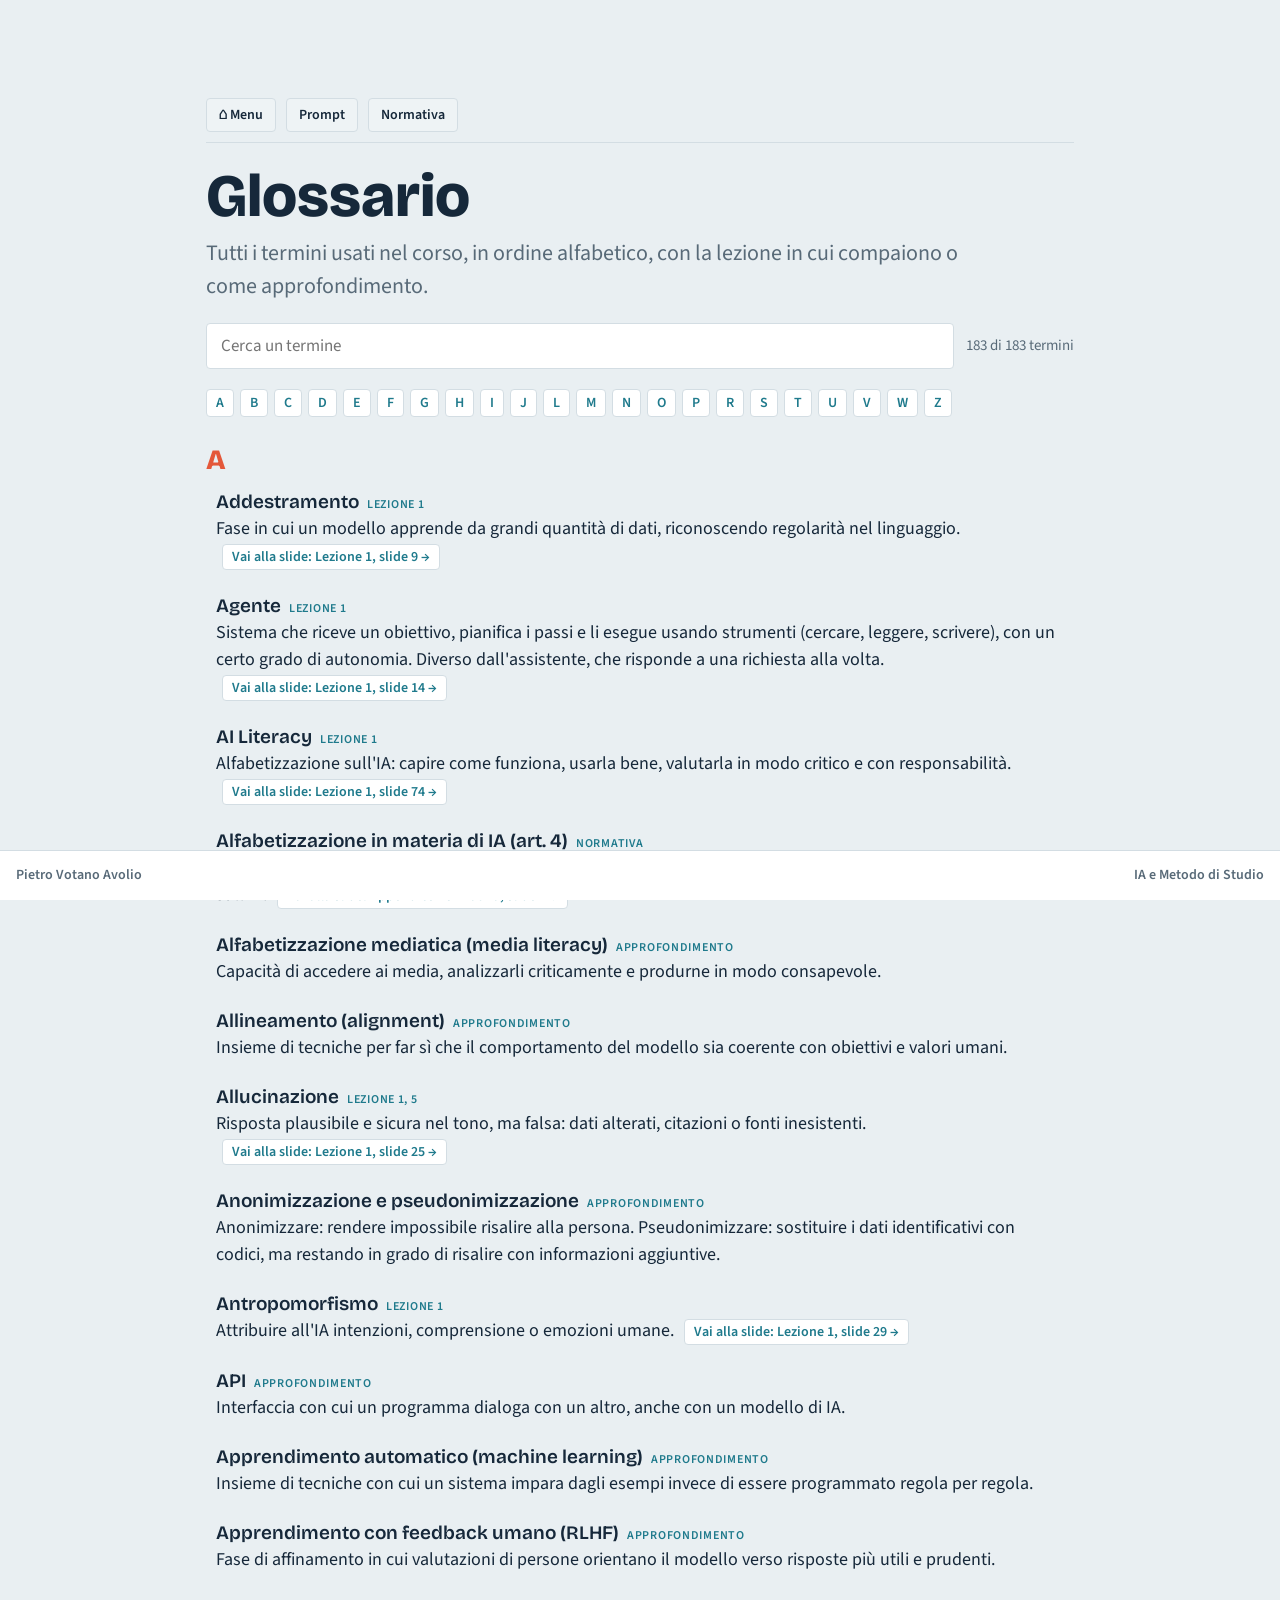
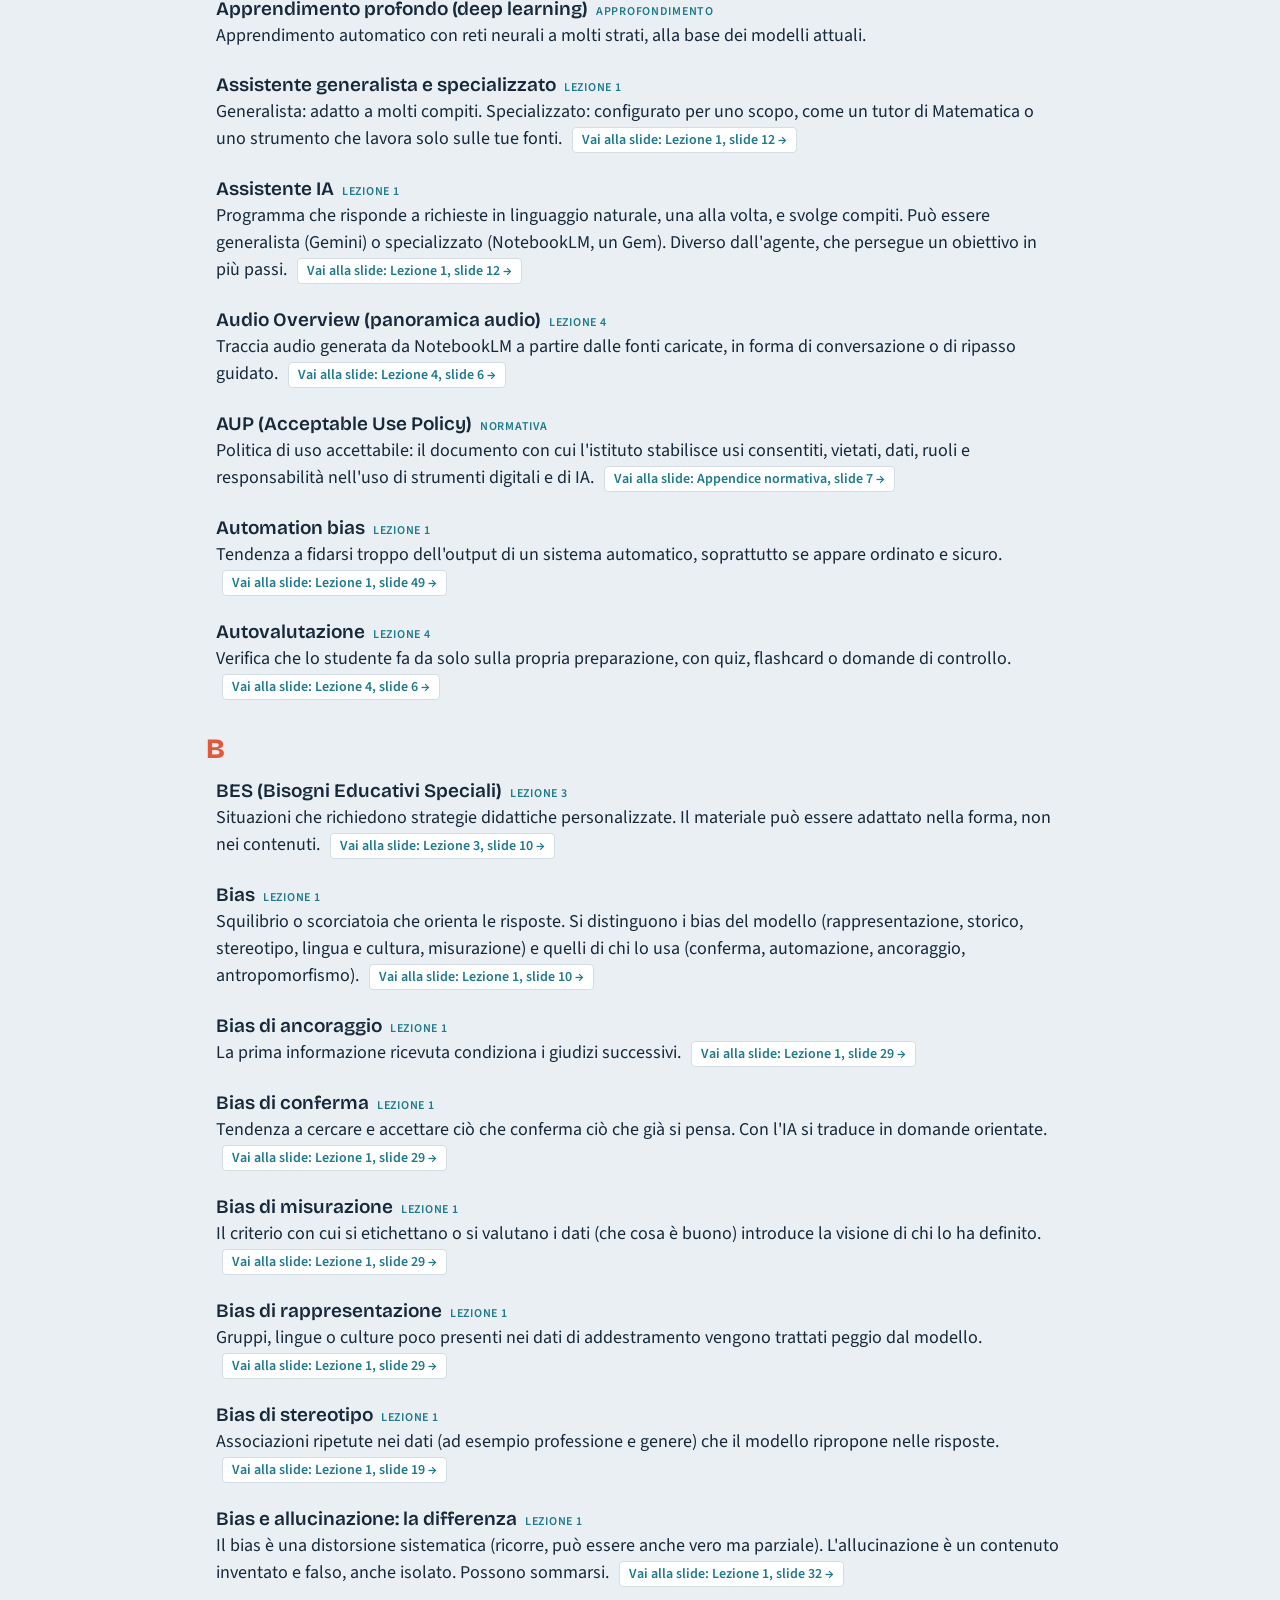
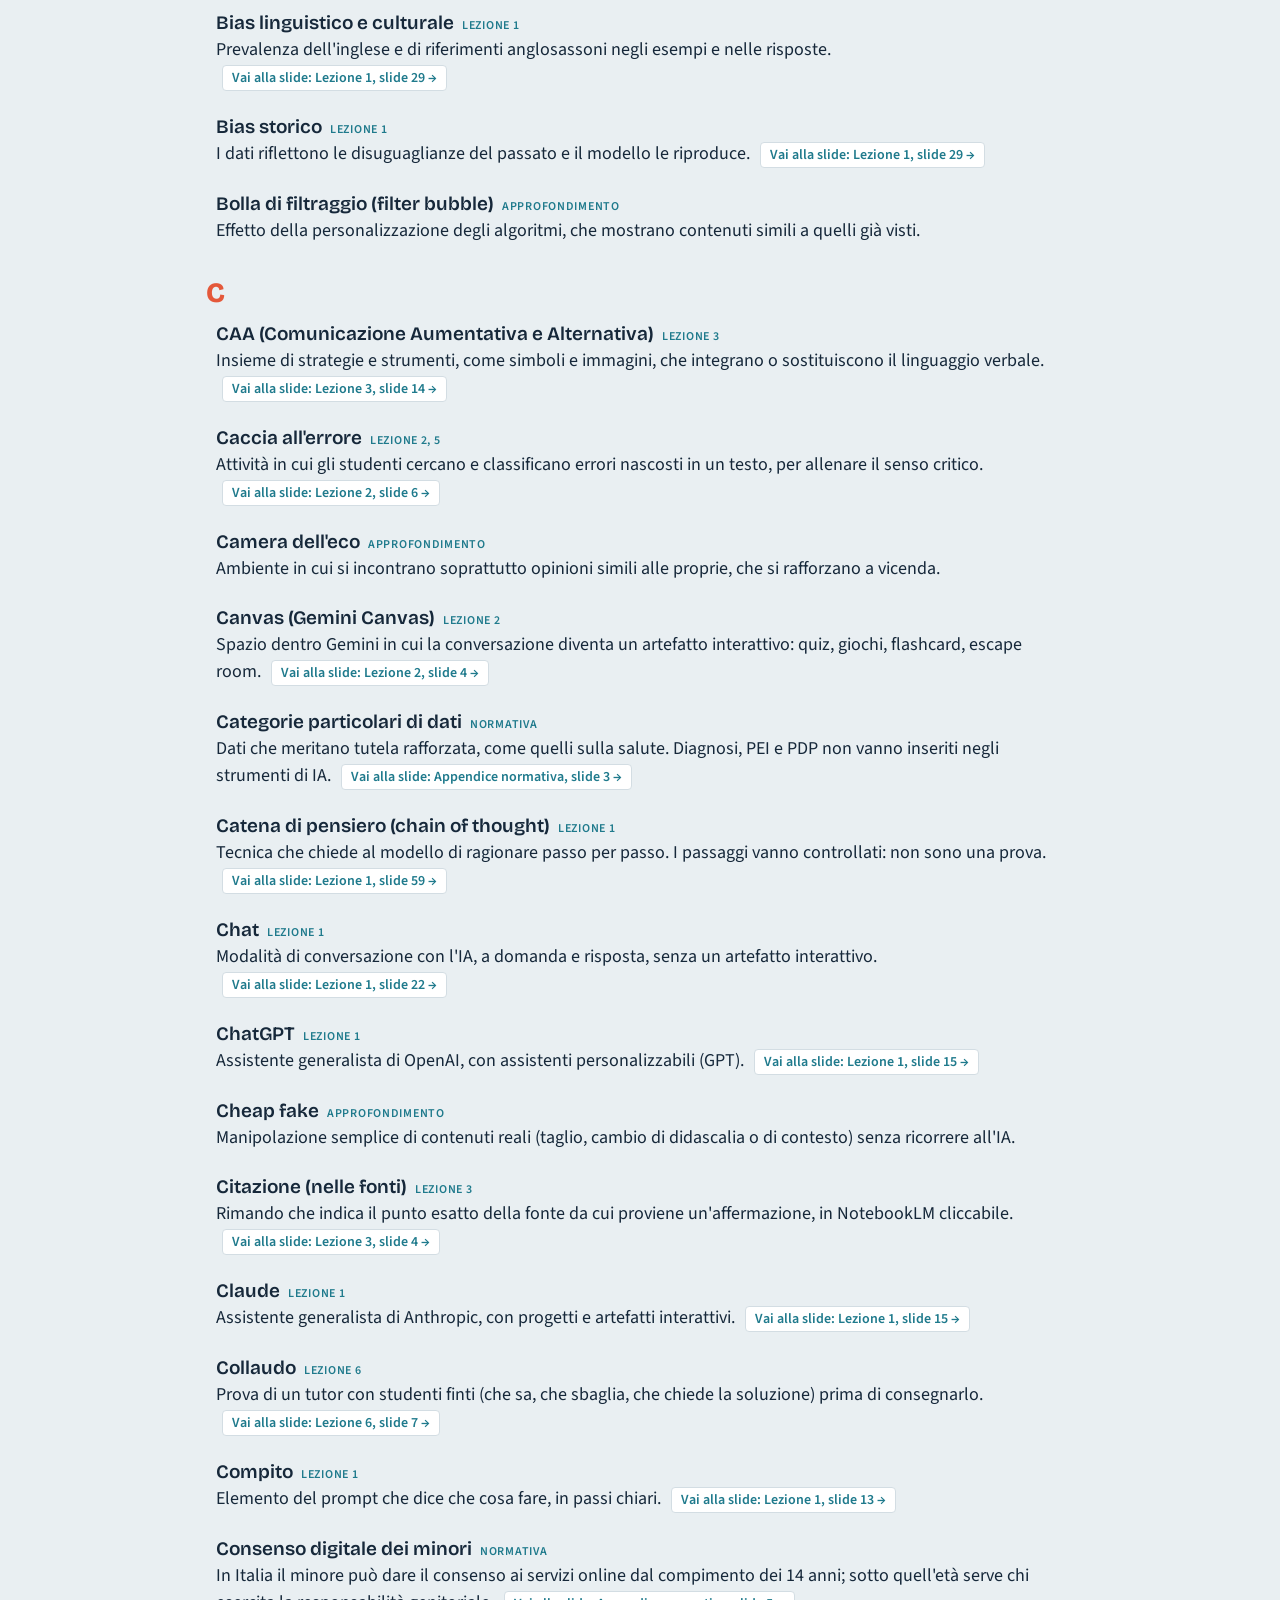
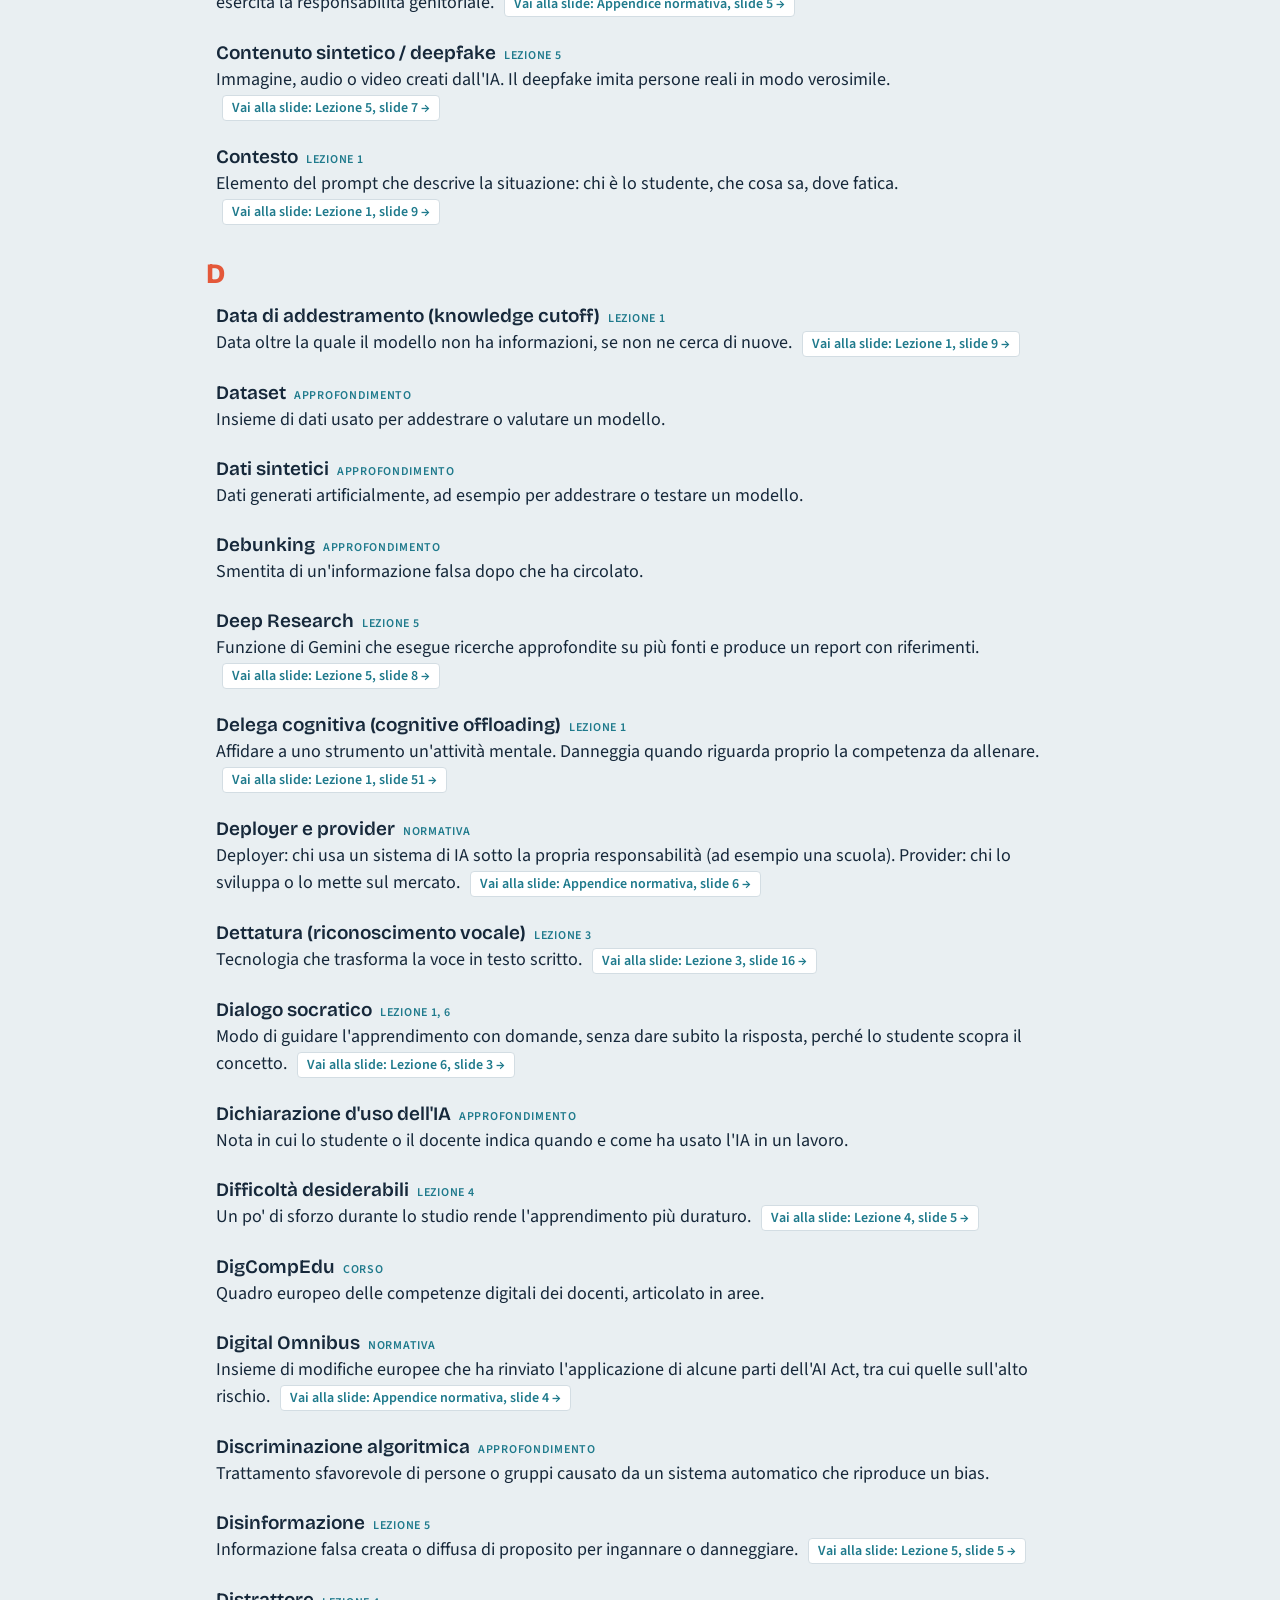
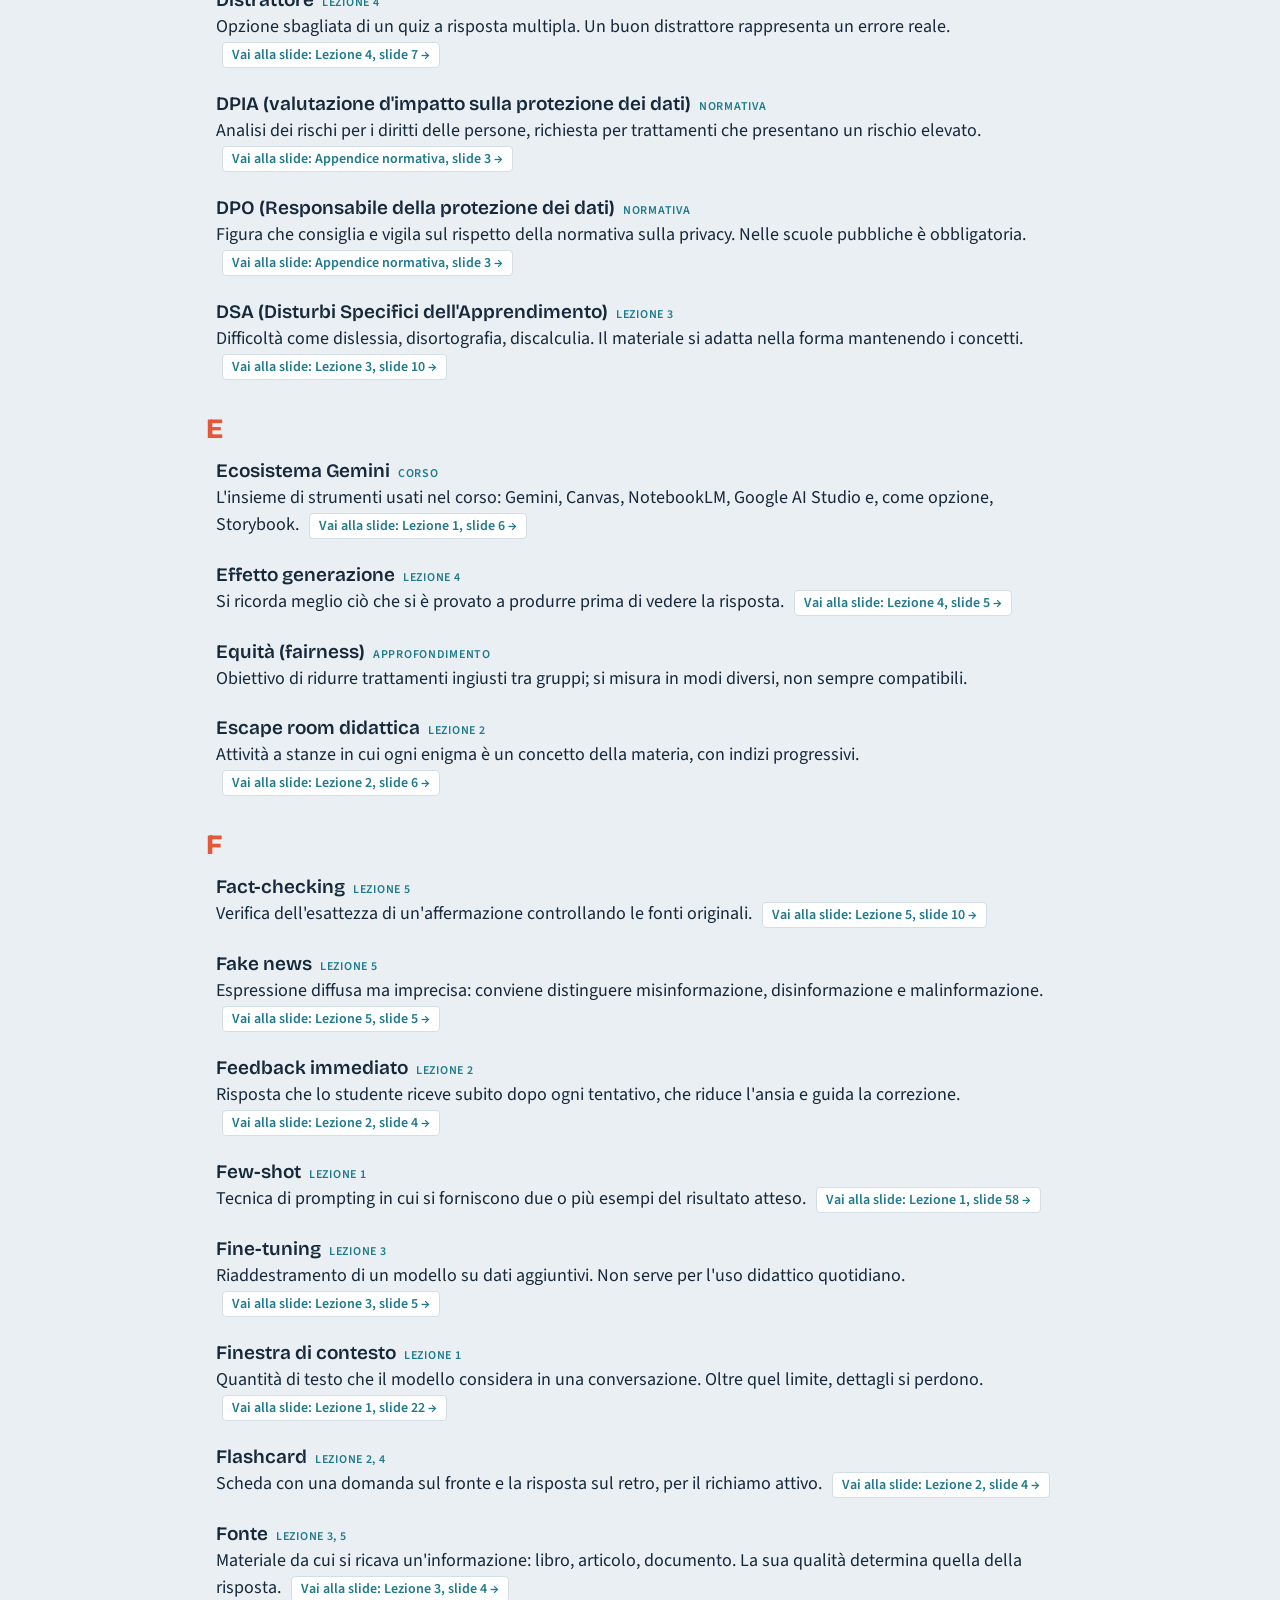
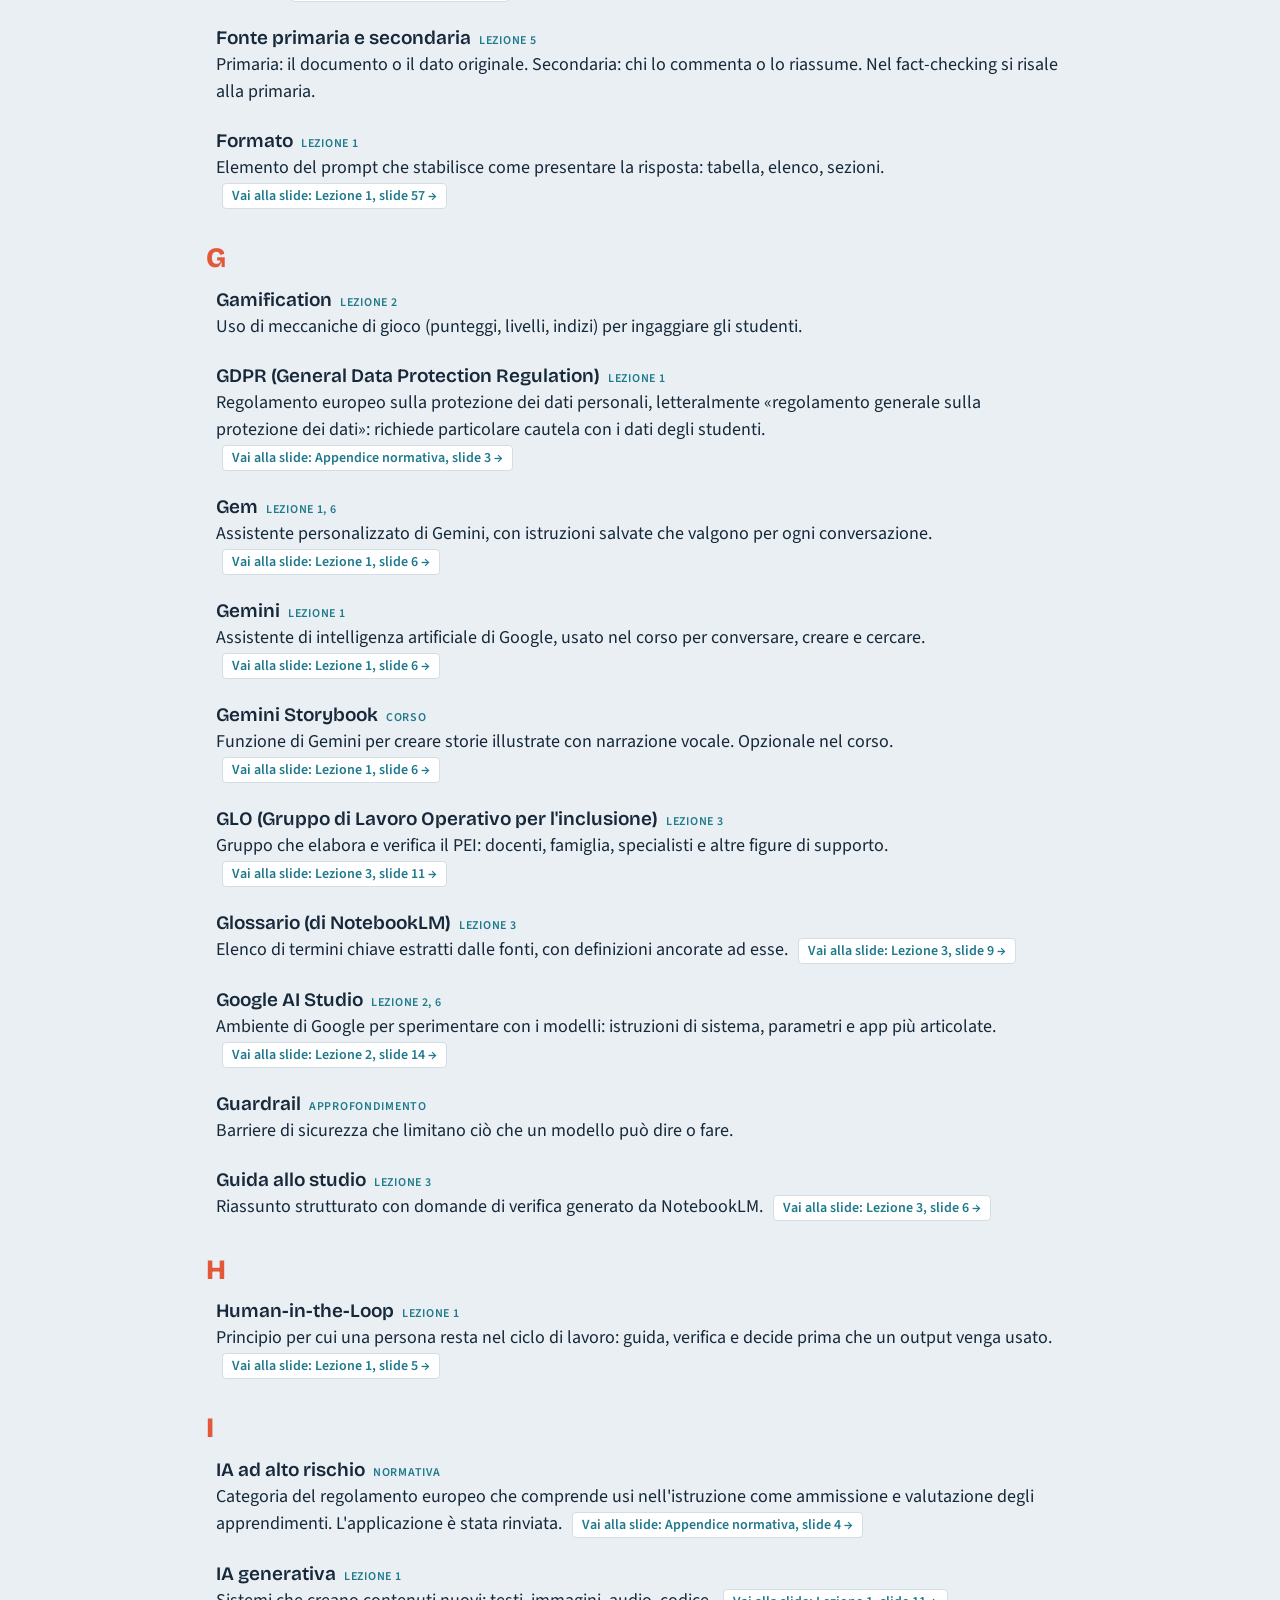
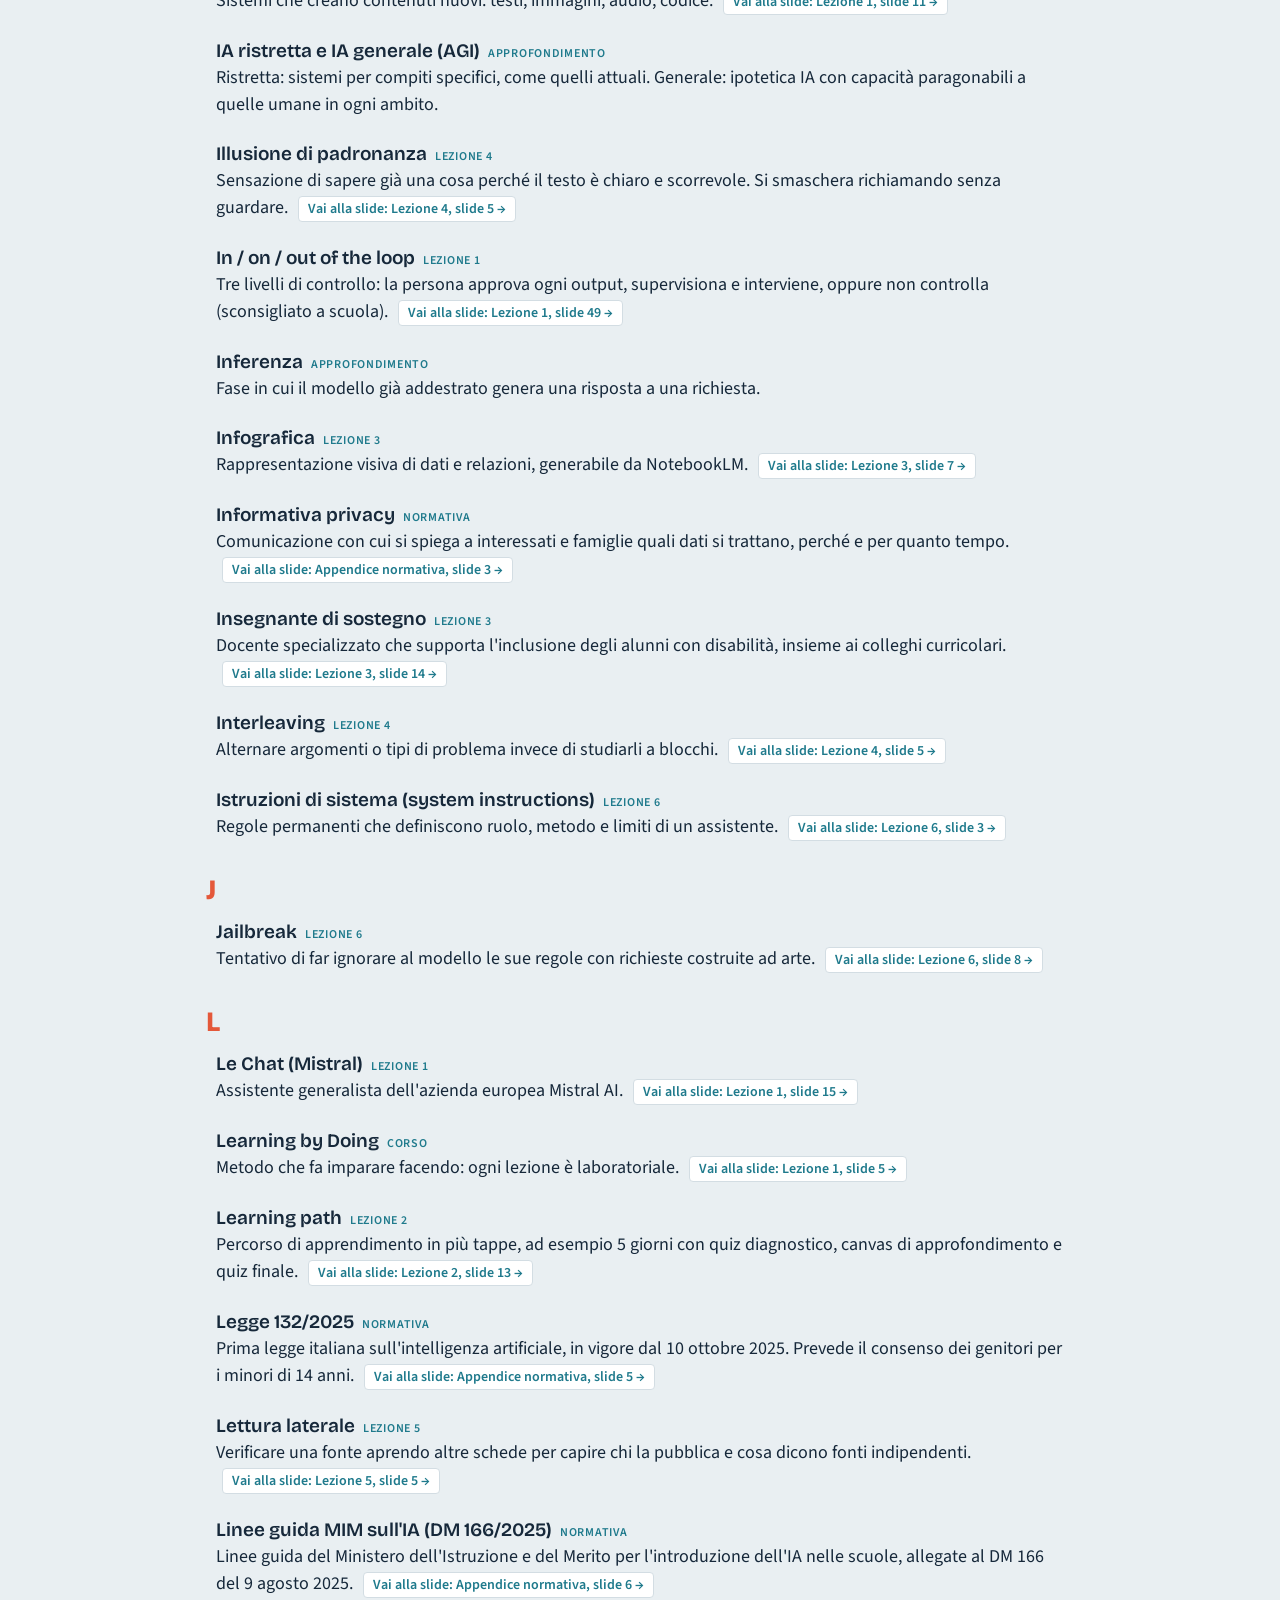
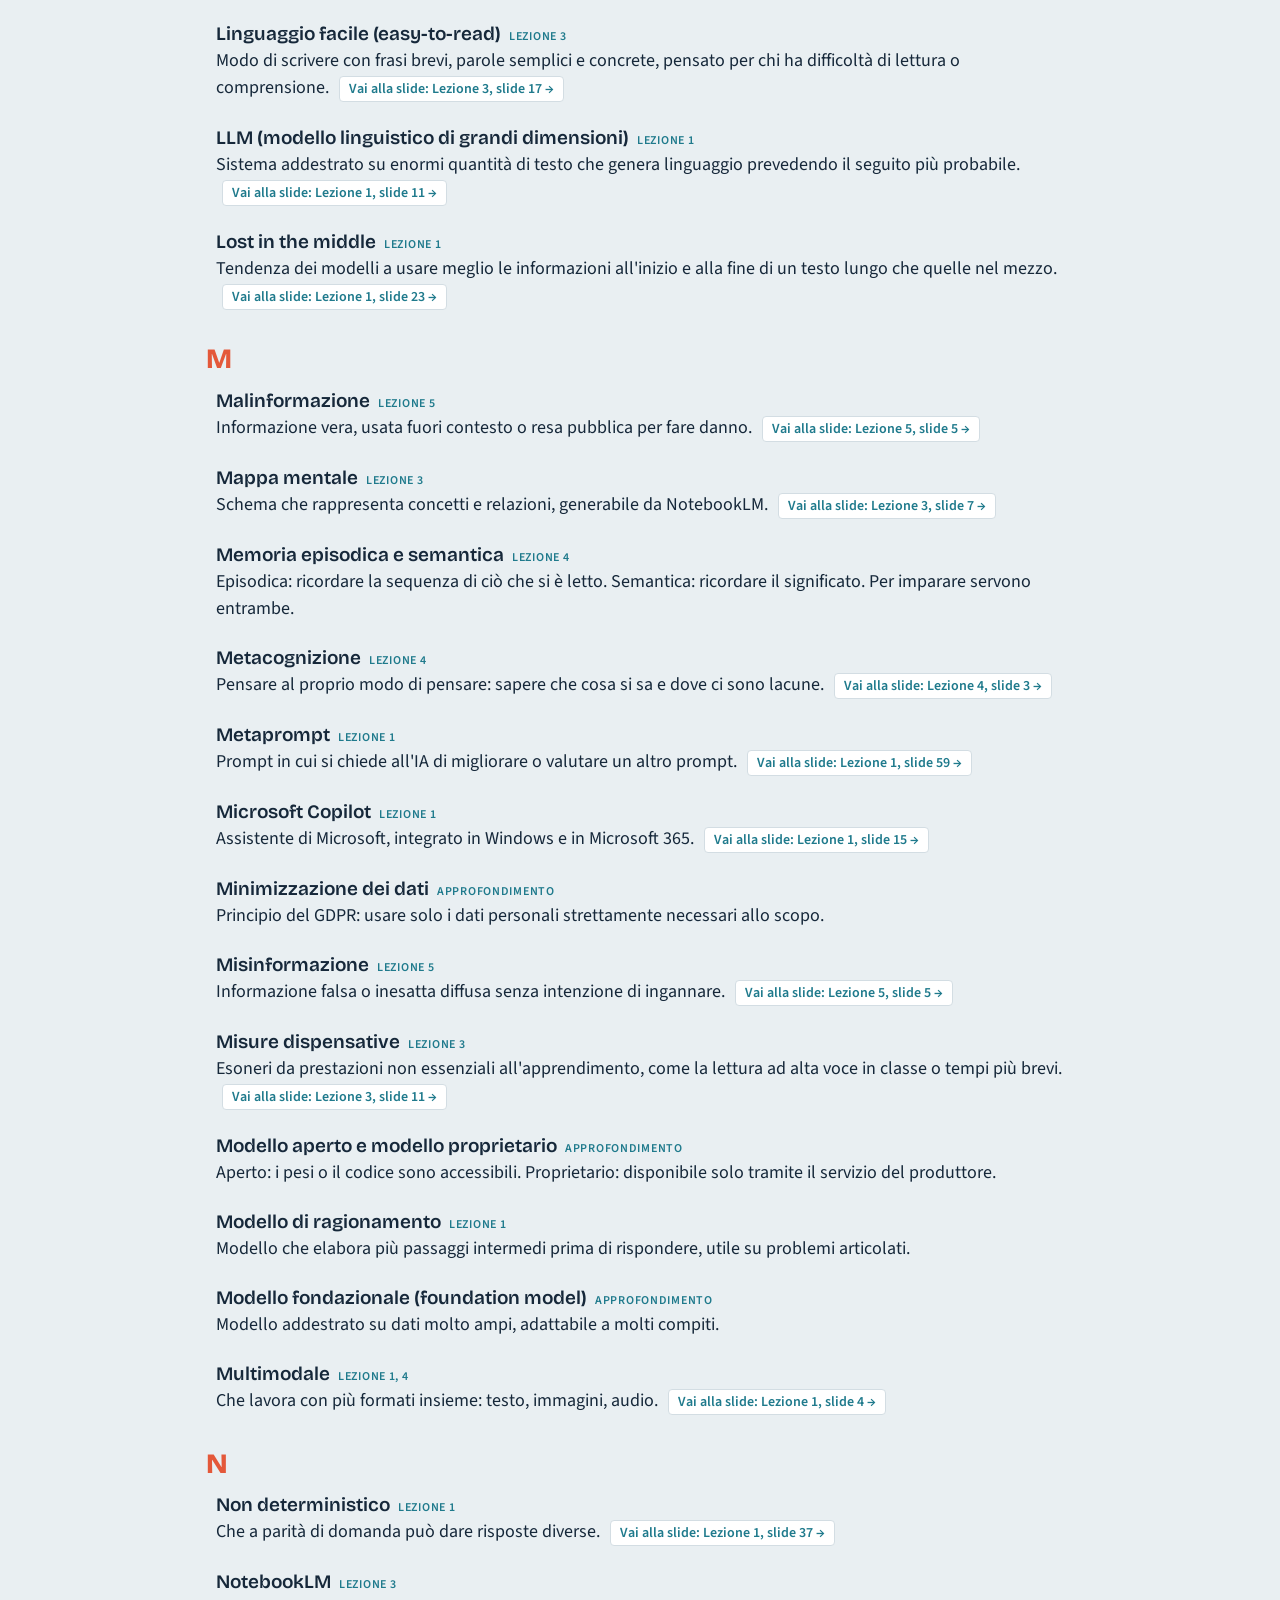
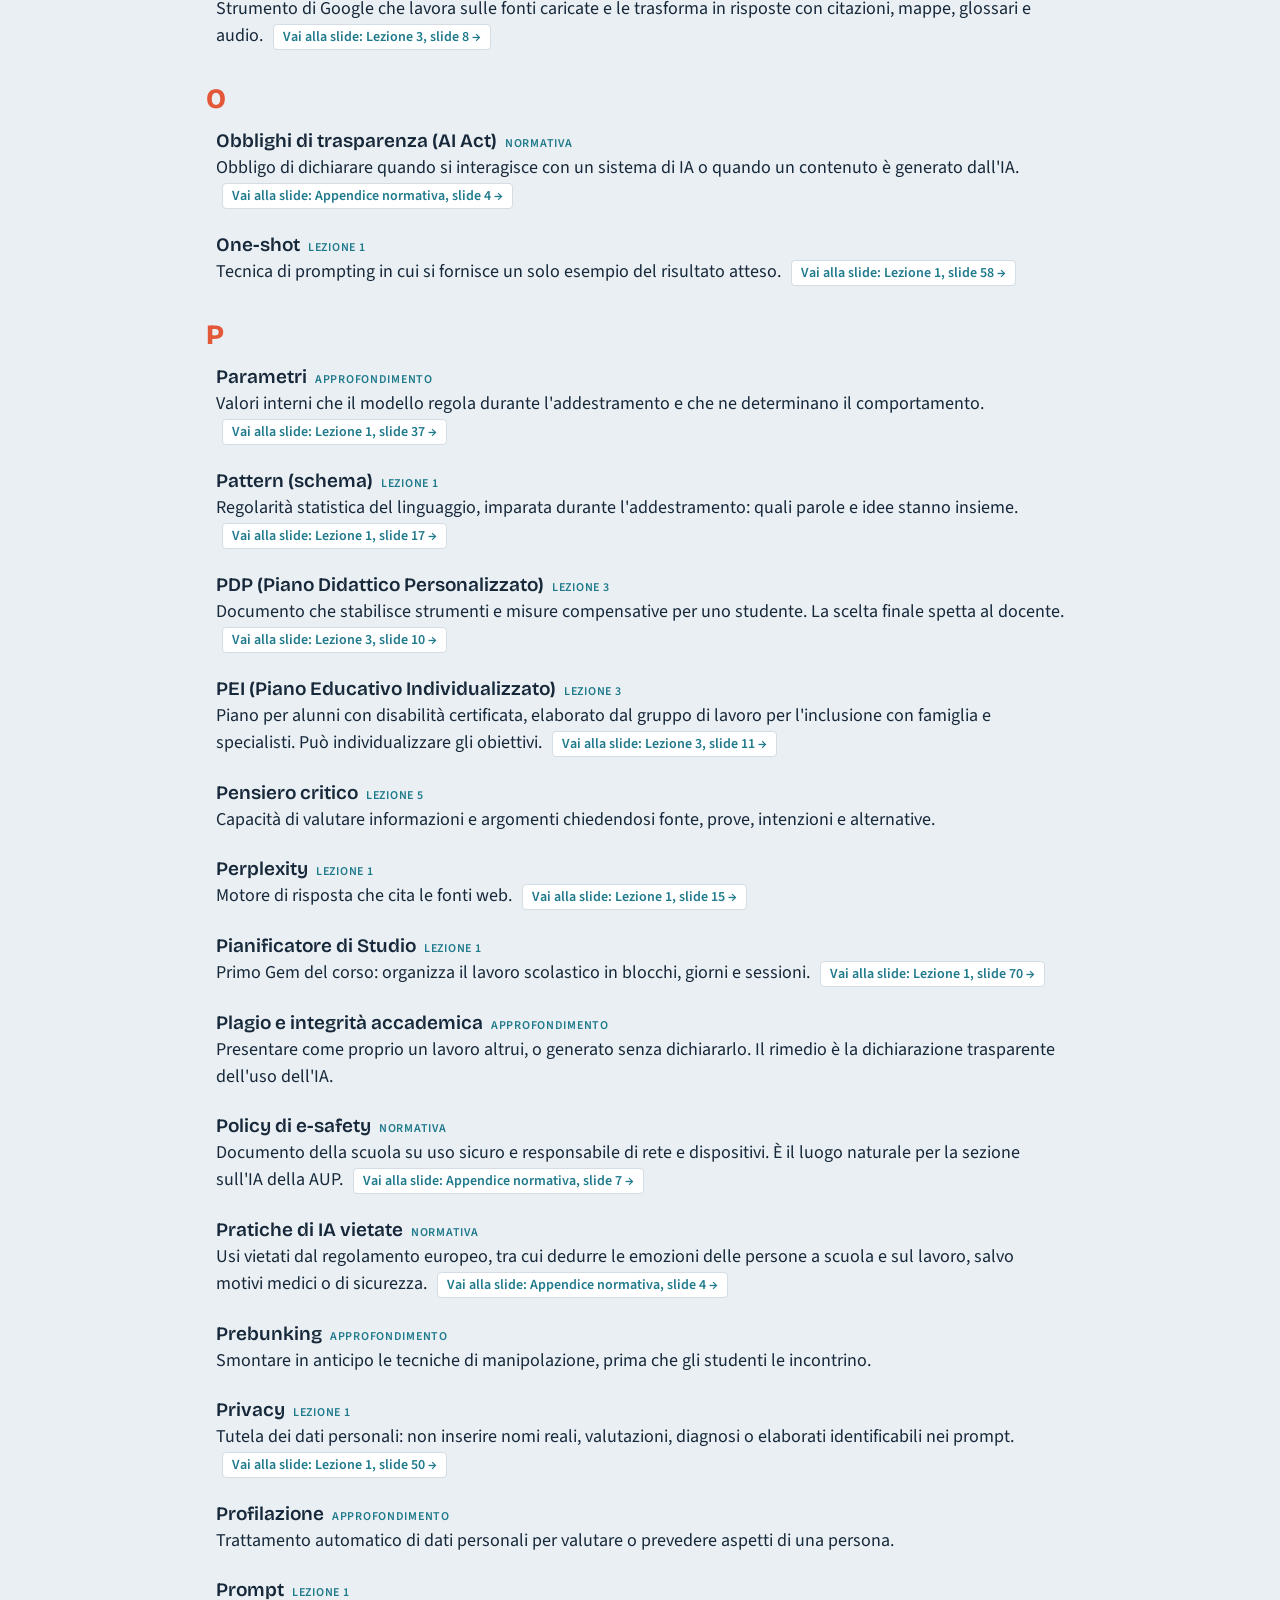
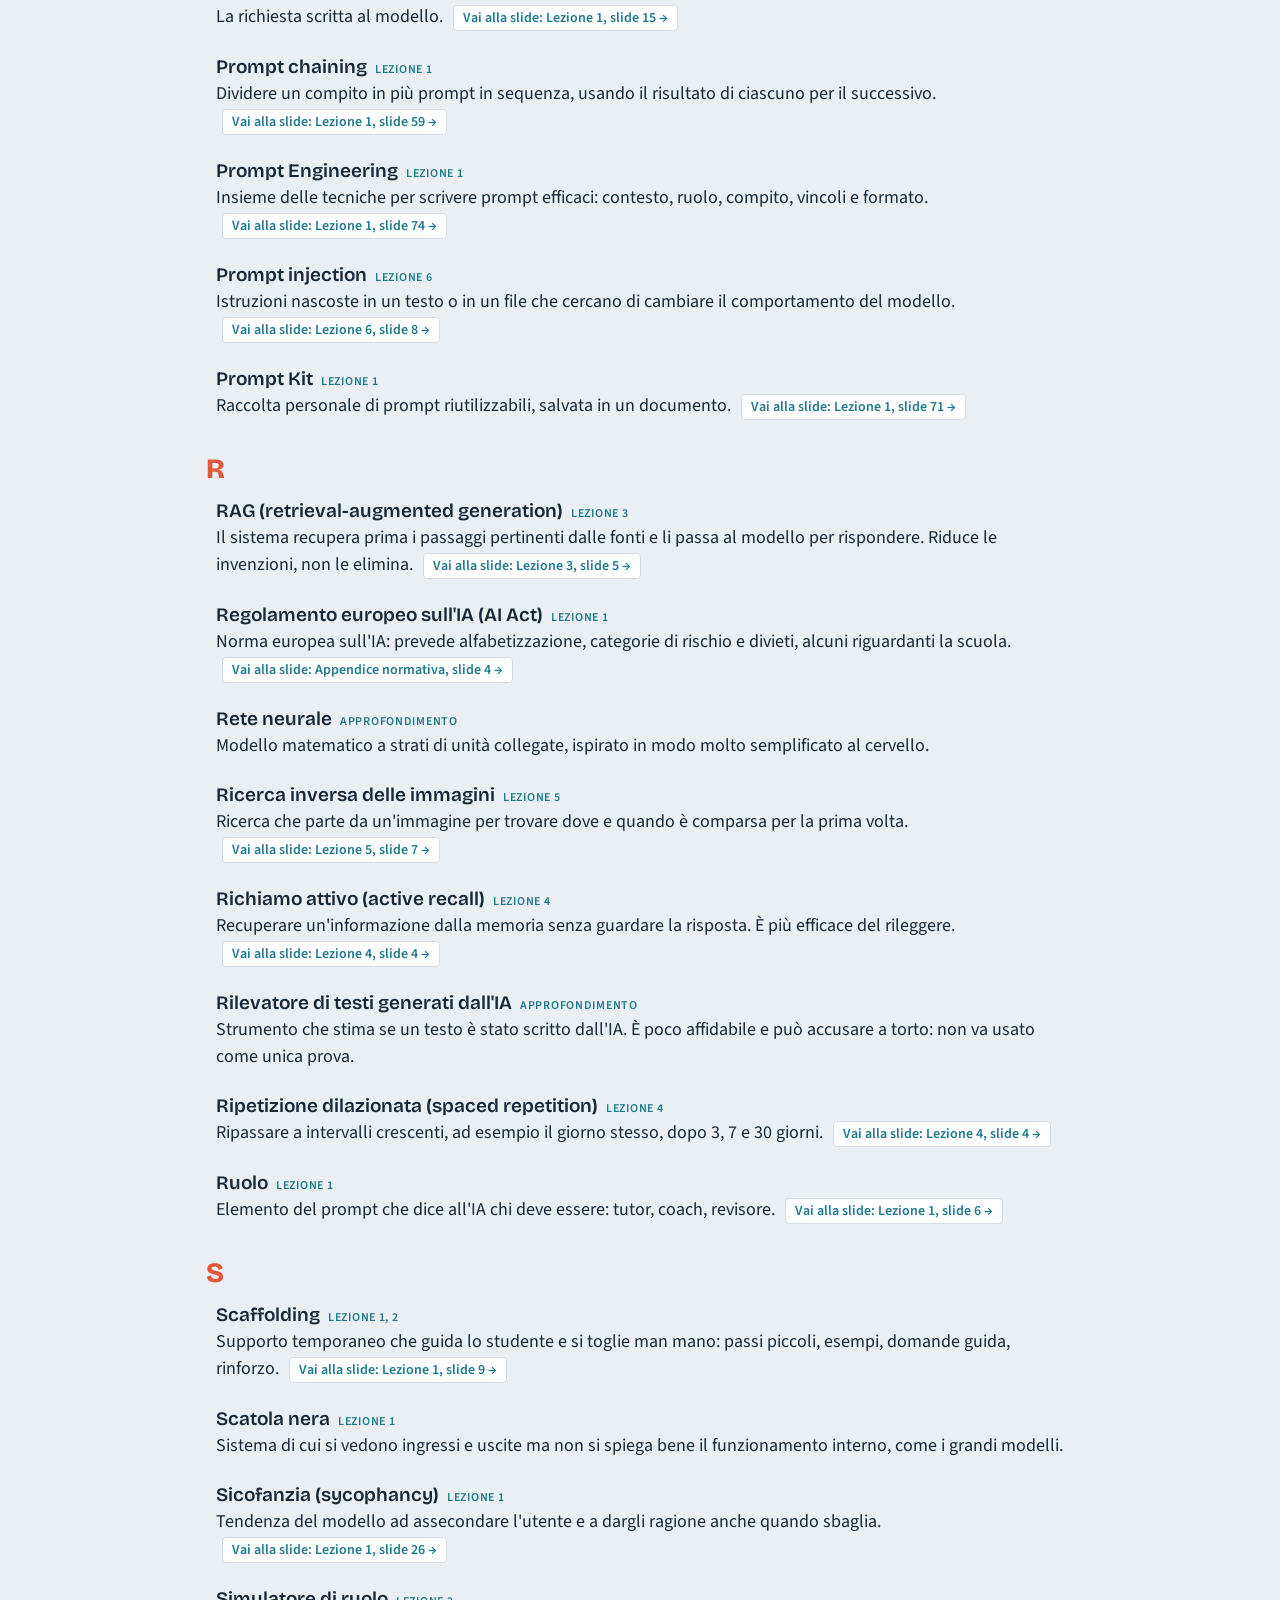
==== commit 8c27ce6c: "Add files via upload" ====
--- a/glossario.html
+++ b/glossario.html
@@ -273,7 +273,7 @@
 "Le Chat (Mistral)":[1,15],
 "Agente":[1,14],
 "Automation bias":[1,49],
-"Catena di pensiero (chain of thought)":[1,58],
+"Catena di pensiero (chain of thought)":[1,59],
 "Contenuto sintetico / deepfake":[5,7],
 "Data di addestramento (knowledge cutoff)":[1,9],
 "Delega cognitiva (cognitive offloading)":[1,51],
@@ -289,9 +289,9 @@
 "Jailbreak":[6,8],
 "Lettura laterale":[5,5],
 "Lost in the middle":[1,23],
-"Metaprompt":[1,58],
+"Metaprompt":[1,59],
 "Pattern (schema)":[1,17],
-"Prompt chaining":[1,58],
+"Prompt chaining":[1,59],
 "Prompt injection":[6,8],
 "RAG (retrieval-augmented generation)":[3,5],
 "Regolamento europeo sull'IA (AI Act)":["normativa",4],
@@ -300,9 +300,9 @@
 "Token":[1,20],
 "UDL (Universal Design for Learning)":[3,7],
 "Verifica incrociata":[5,5],
-"Zona di sviluppo prossimale":[1,64],
+"Zona di sviluppo prossimale":[1,65],
 "Addestramento":[1,9],
-"AI Literacy":[1,73],
+"AI Literacy":[1,74],
 "Allucinazione":[1,25],
 "Audio Overview (panoramica audio)":[4,6],
 "Autovalutazione":[4,6],
@@ -323,11 +323,11 @@
 "Escape room didattica":[2,6],
 "Fact-checking":[5,10],
 "Feedback immediato":[2,4],
-"Few-shot":[1,57],
+"Few-shot":[1,58],
 "Finestra di contesto":[1,22],
 "Flashcard":[2,4],
 "Fonte":[3,4],
-"Formato":[1,56],
+"Formato":[1,57],
 "Gem":[1,6],
 "Gemini":[1,6],
 "Gemini Storybook":[1,6],
@@ -345,11 +345,11 @@
 "Non deterministico":[1,37],
 "NotebookLM":[3,8],
 "PDP (Piano Didattico Personalizzato)":[3,10],
-"Pianificatore di Studio":[1,69],
+"Pianificatore di Studio":[1,70],
 "Privacy":[1,50],
 "Prompt":[1,15],
-"Prompt Engineering":[1,73],
-"Prompt Kit":[1,70],
+"Prompt Engineering":[1,74],
+"Prompt Kit":[1,71],
 "Richiamo attivo (active recall)":[4,4],
 "Ripetizione dilazionata (spaced repetition)":[4,4],
 "Ruolo":[1,6],
@@ -362,8 +362,8 @@
 "Tassonomia di Bloom":[2,10],
 "Tutor socratico":[6,5],
 "Vincoli":[1,22],
-"One-shot":[1,57],
-"Zero-shot":[1,57],
+"One-shot":[1,58],
+"Zero-shot":[1,58],
 };
 T.sort(function(a,b){ return a[0].localeCompare(b[0], "it"); });
 function slug(s){ return s.toLowerCase().normalize("NFD").replace(/[̀-ͯ]/g, "").replace(/[^a-z0-9]+/g, "-").replace(/^-|-$/g, ""); }
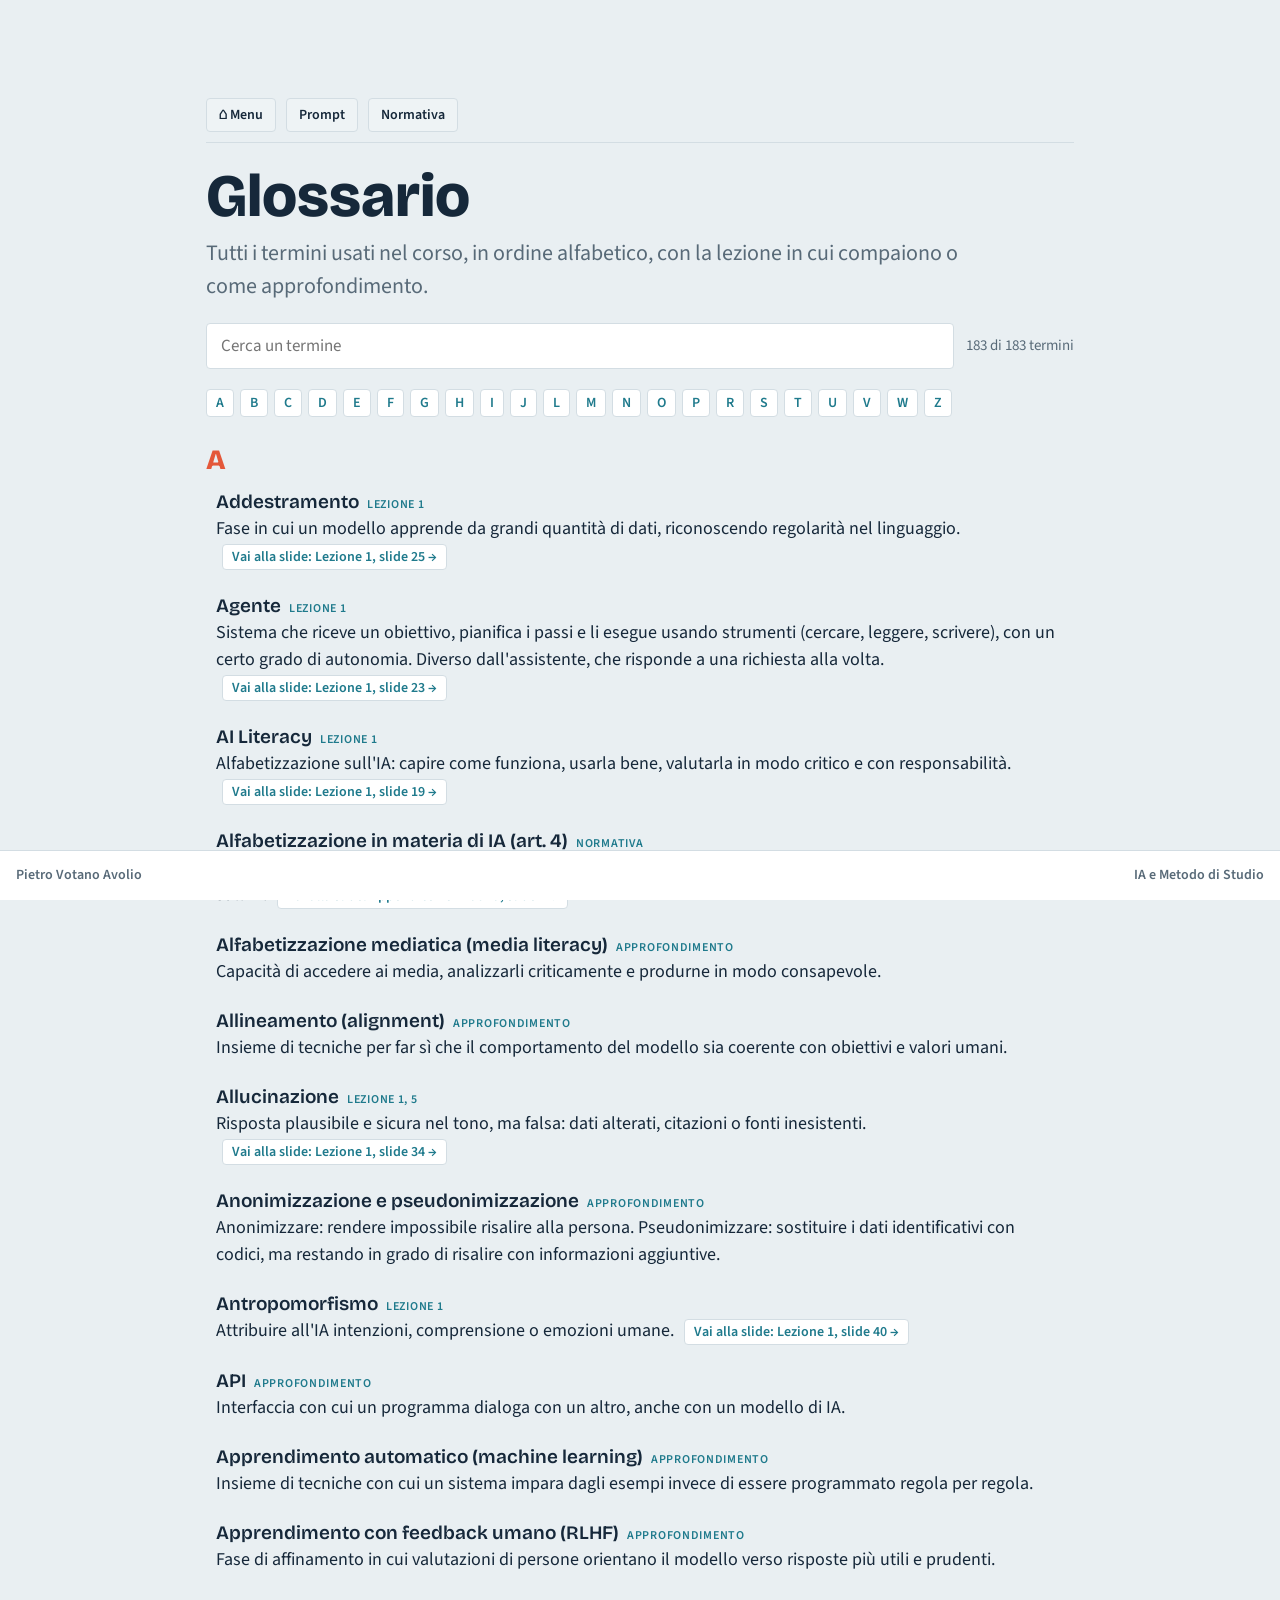
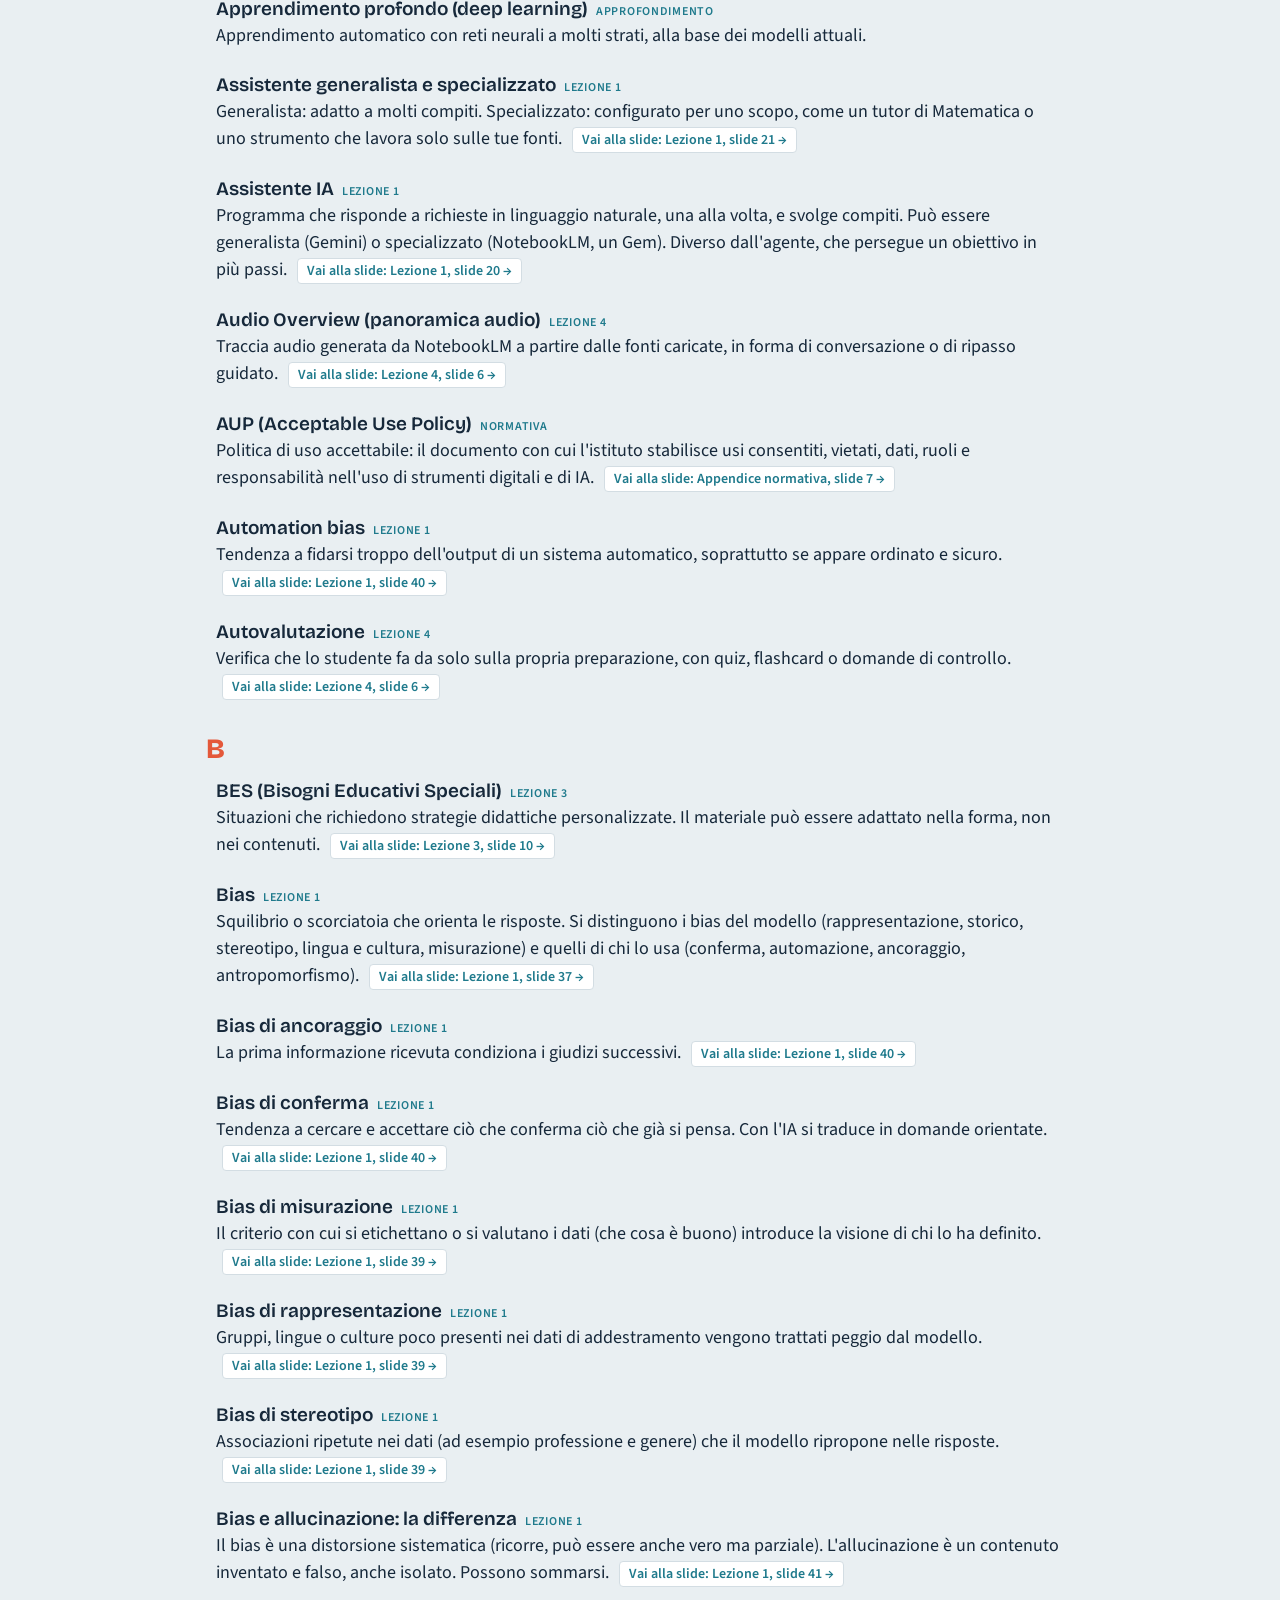
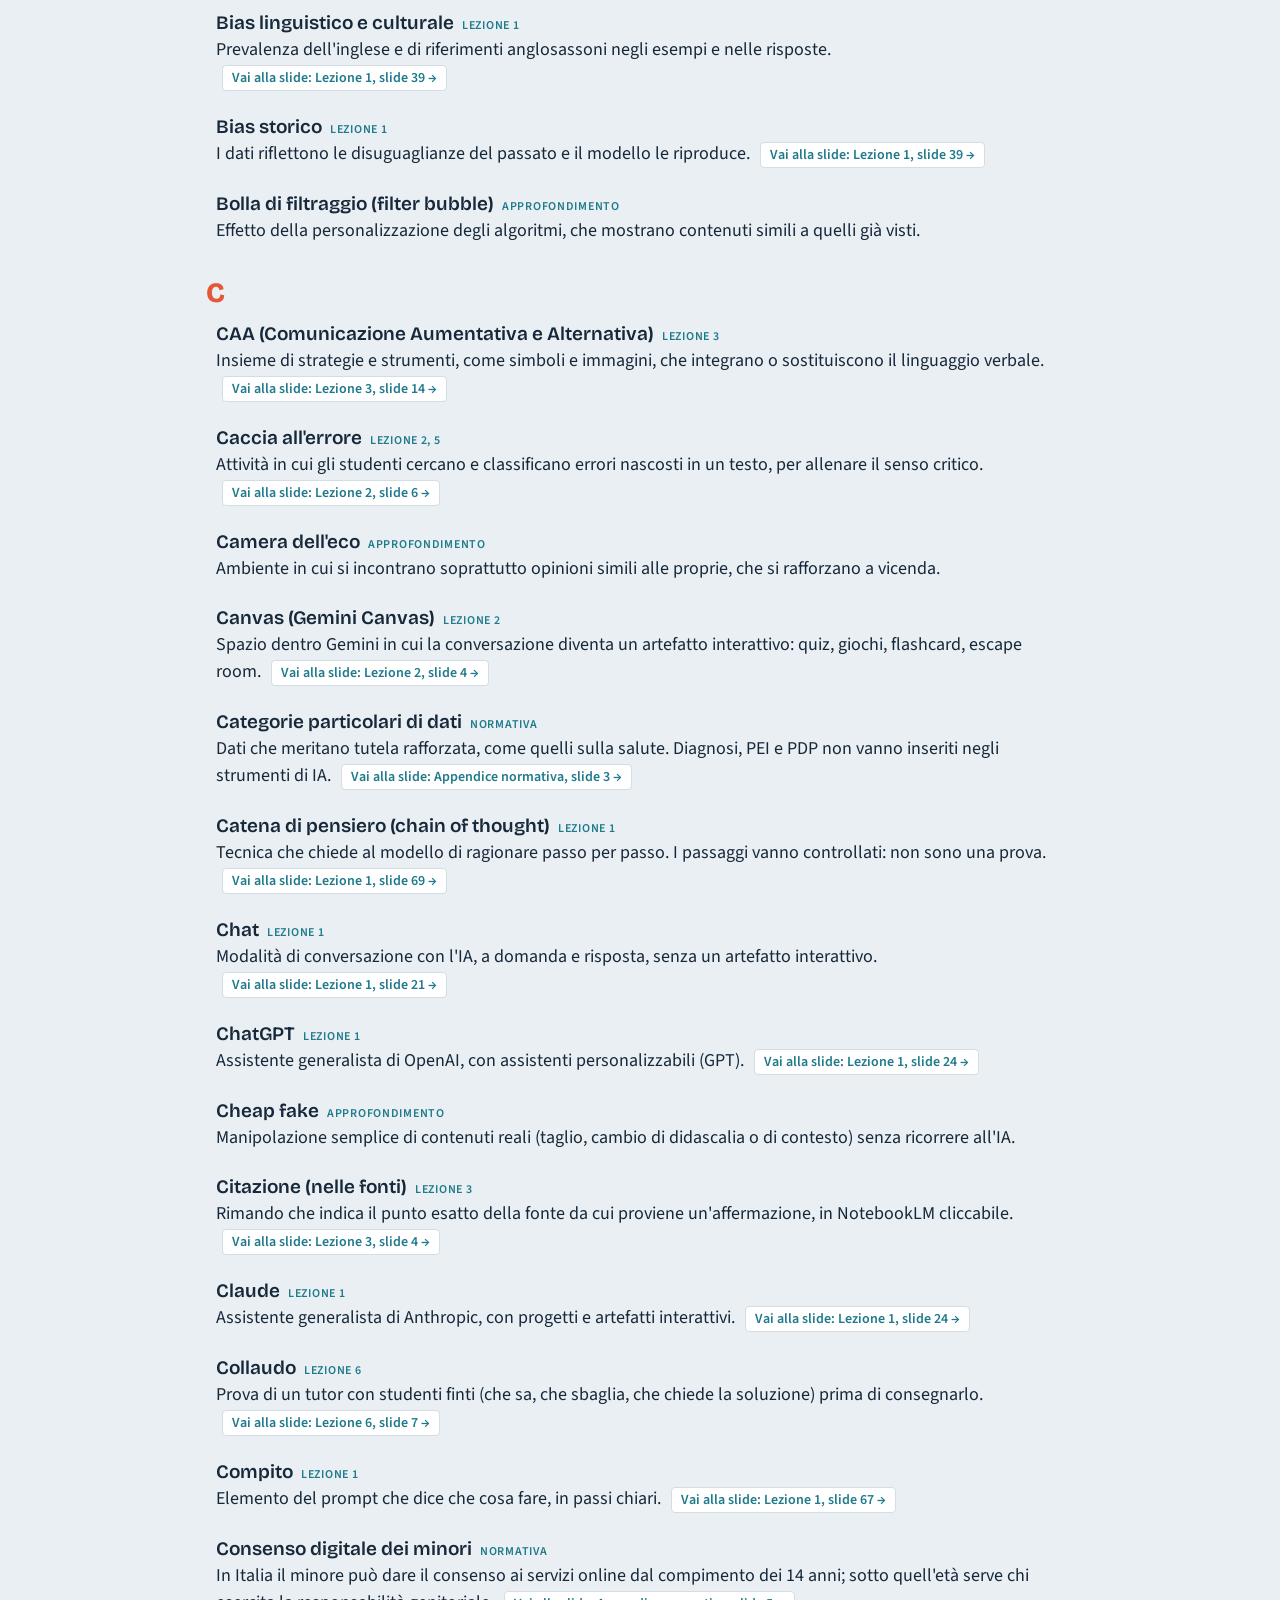
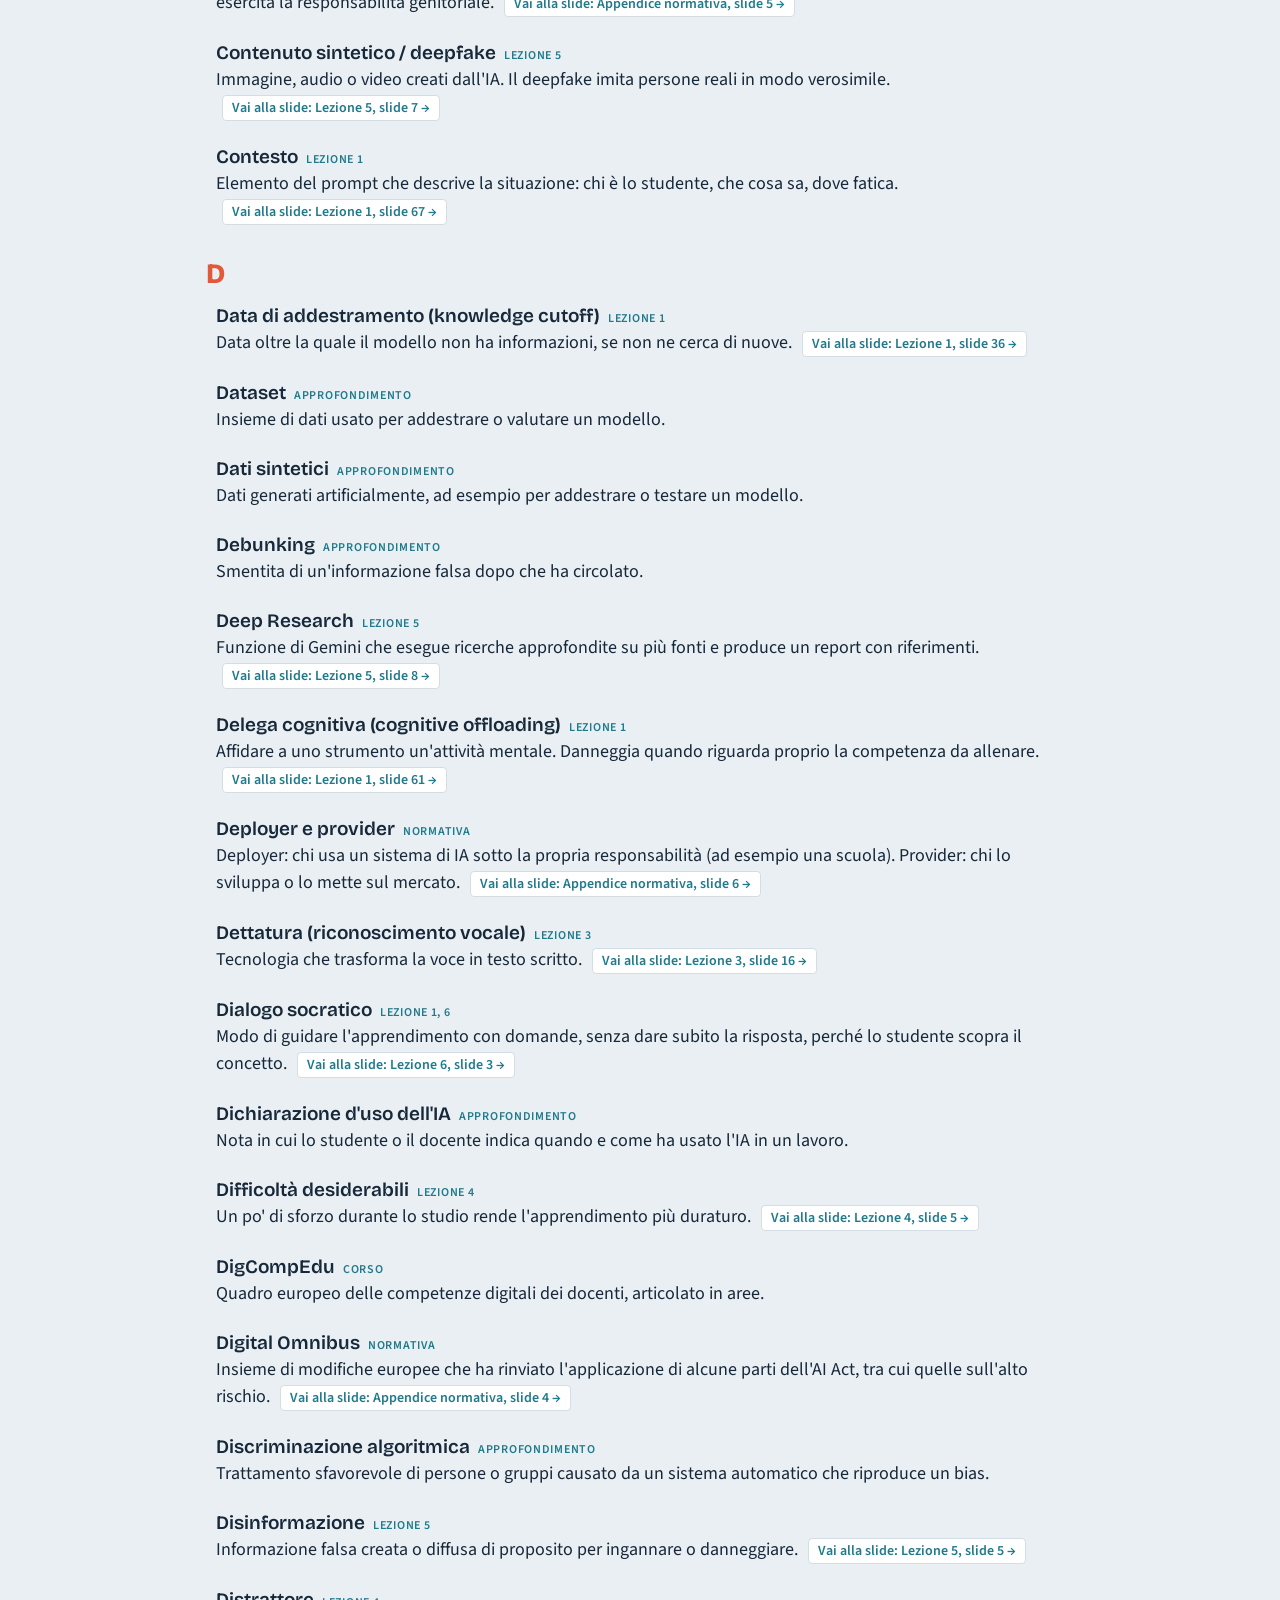
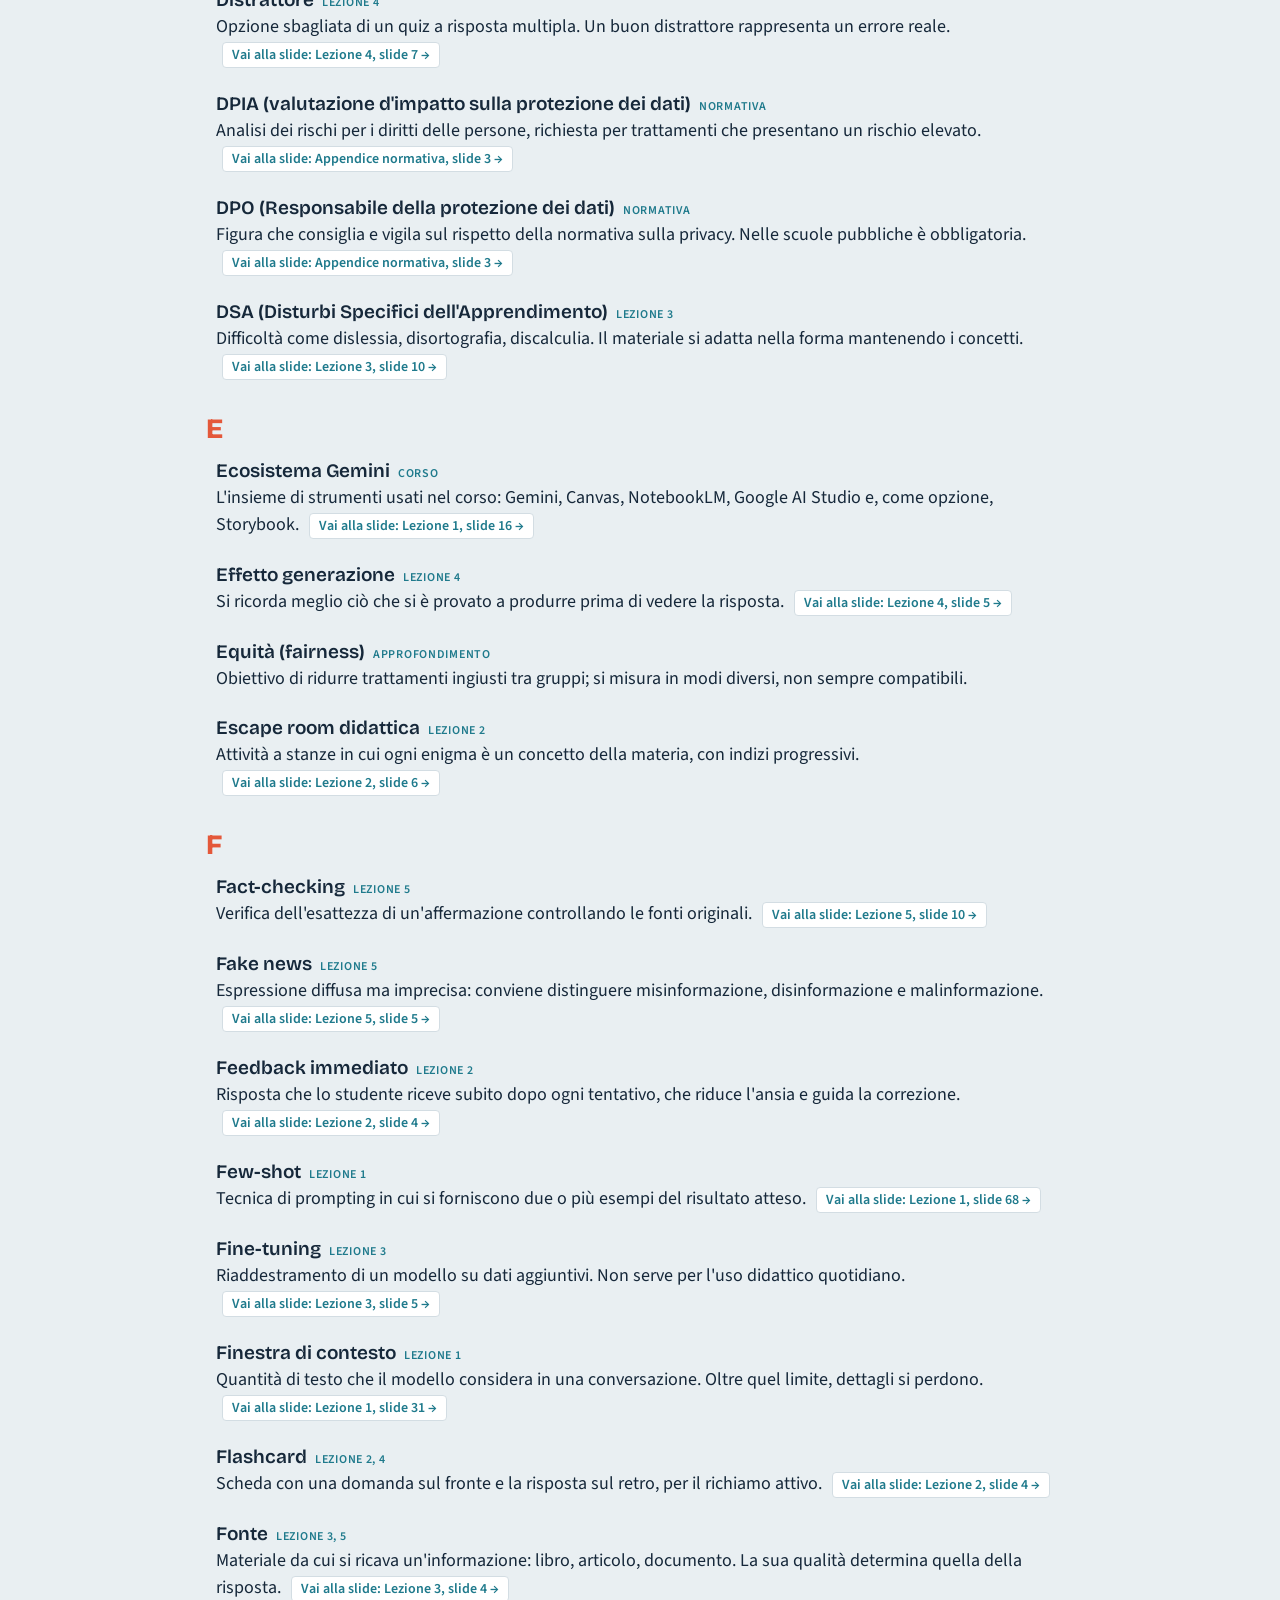
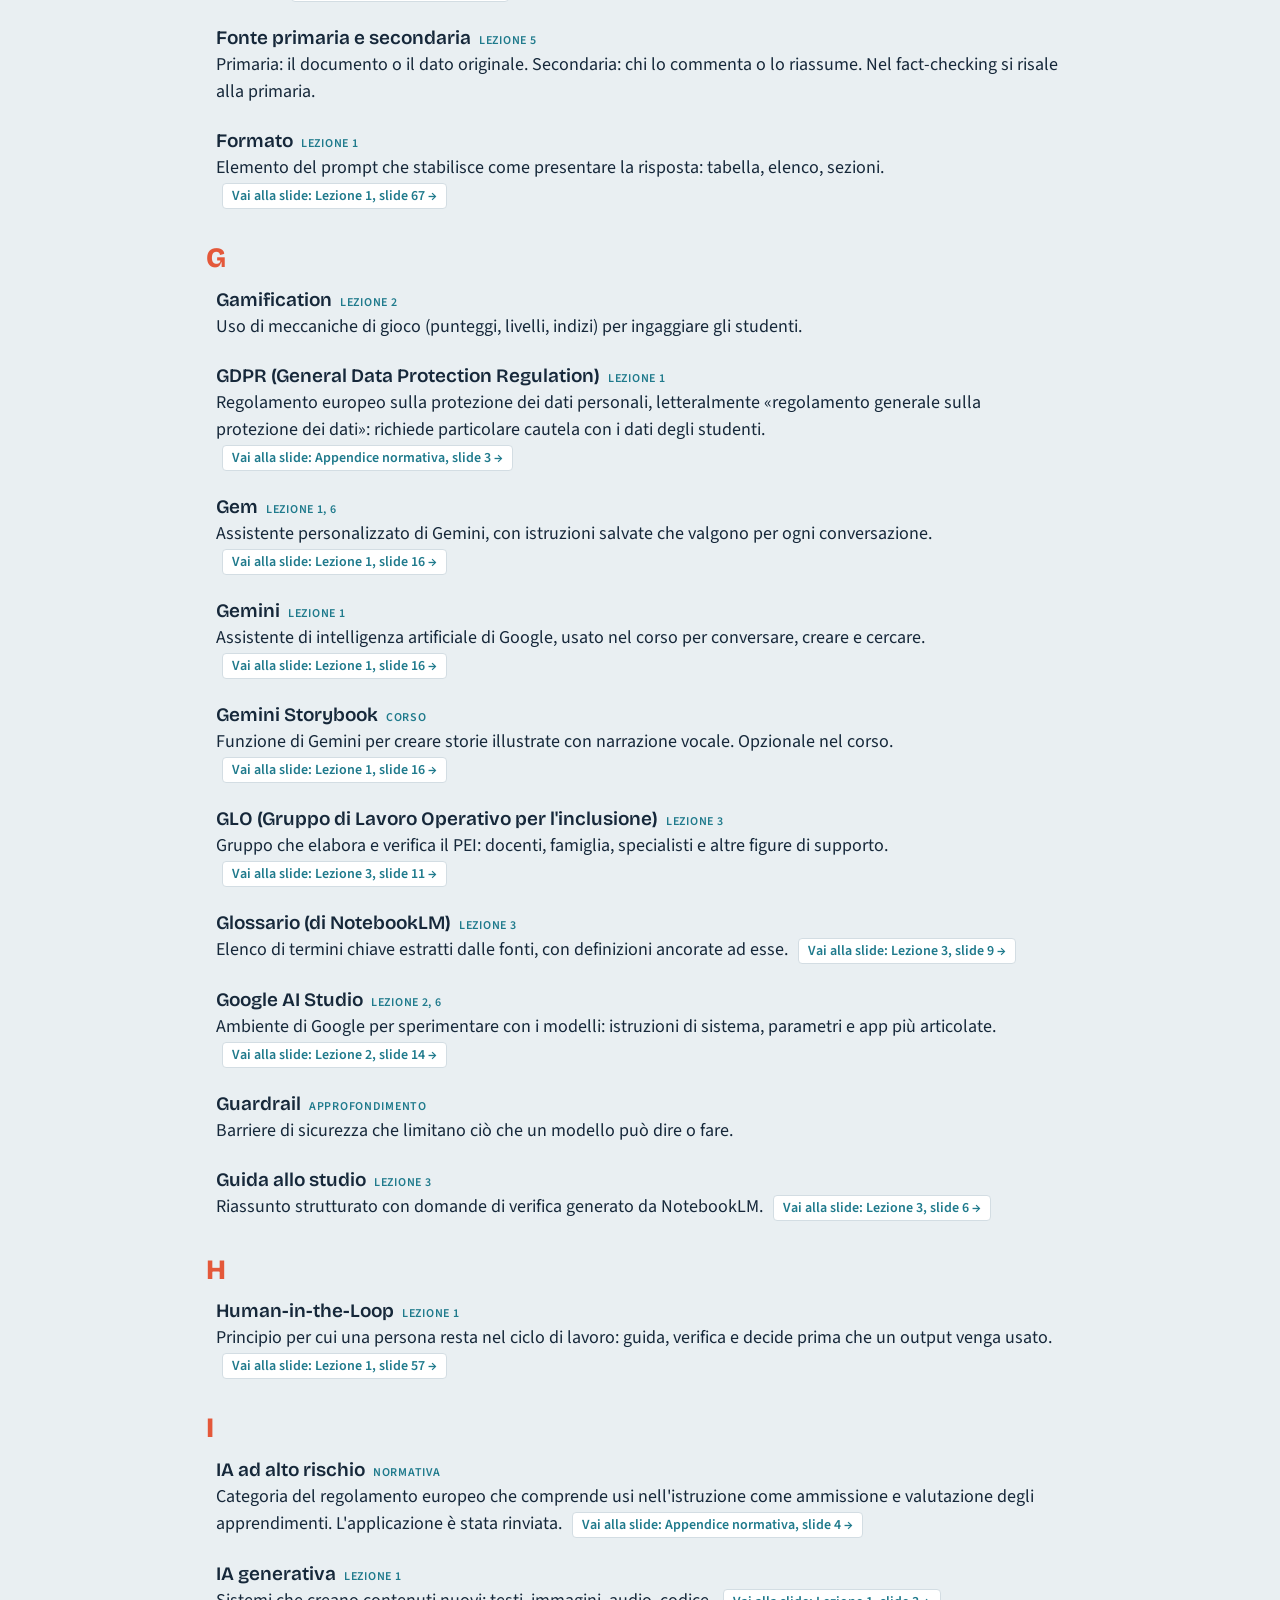
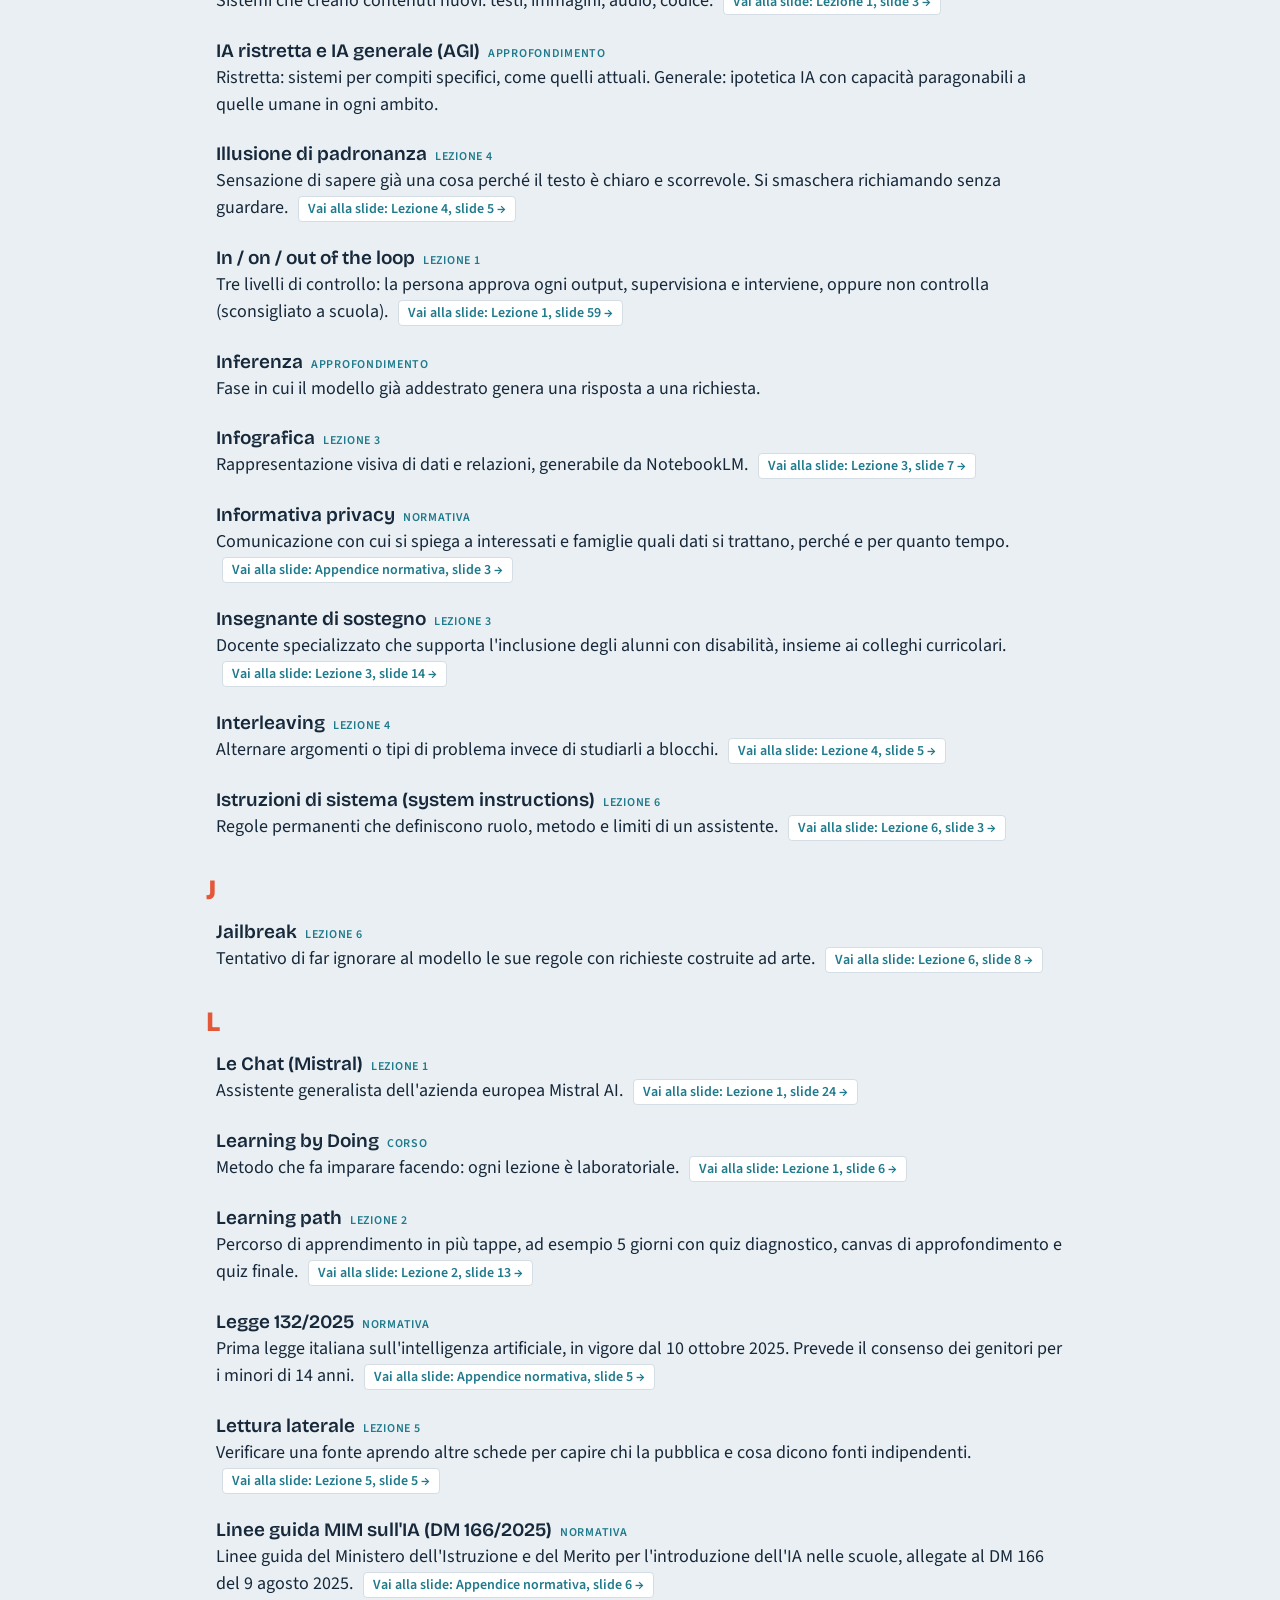
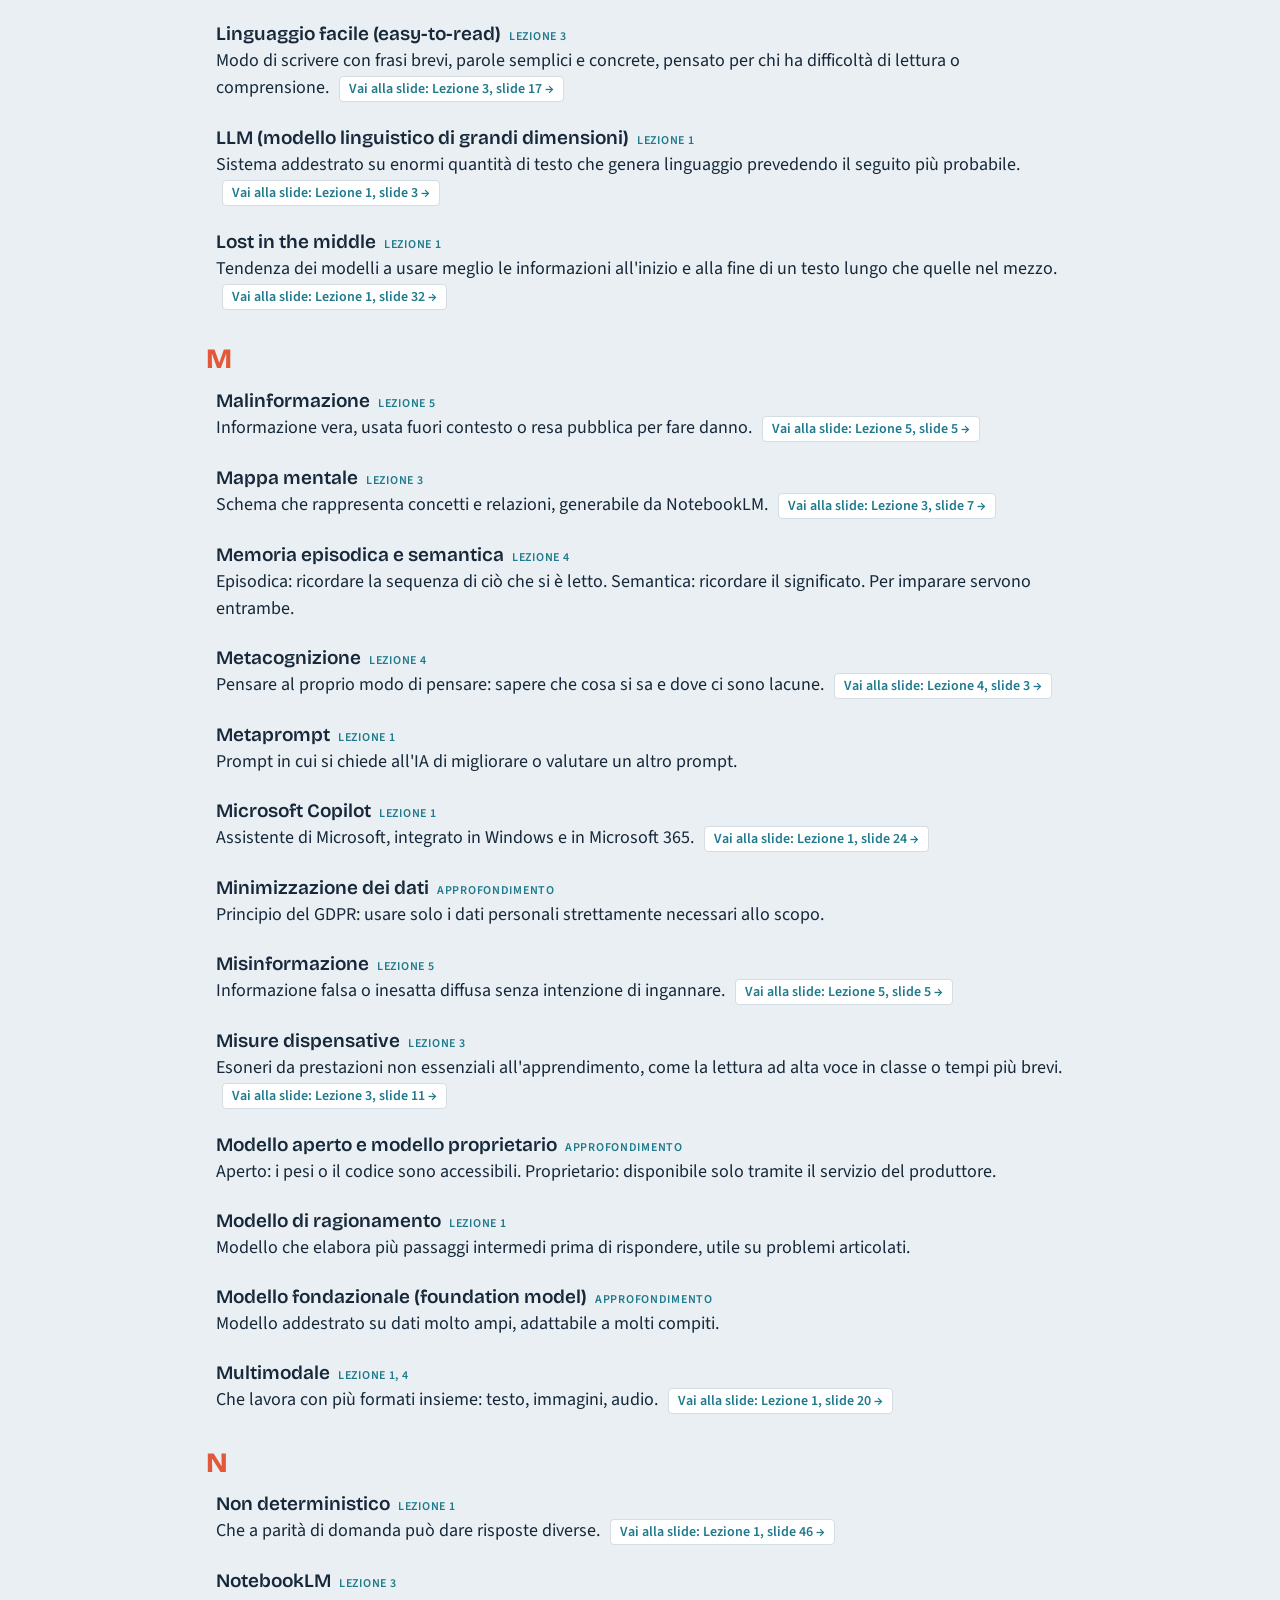
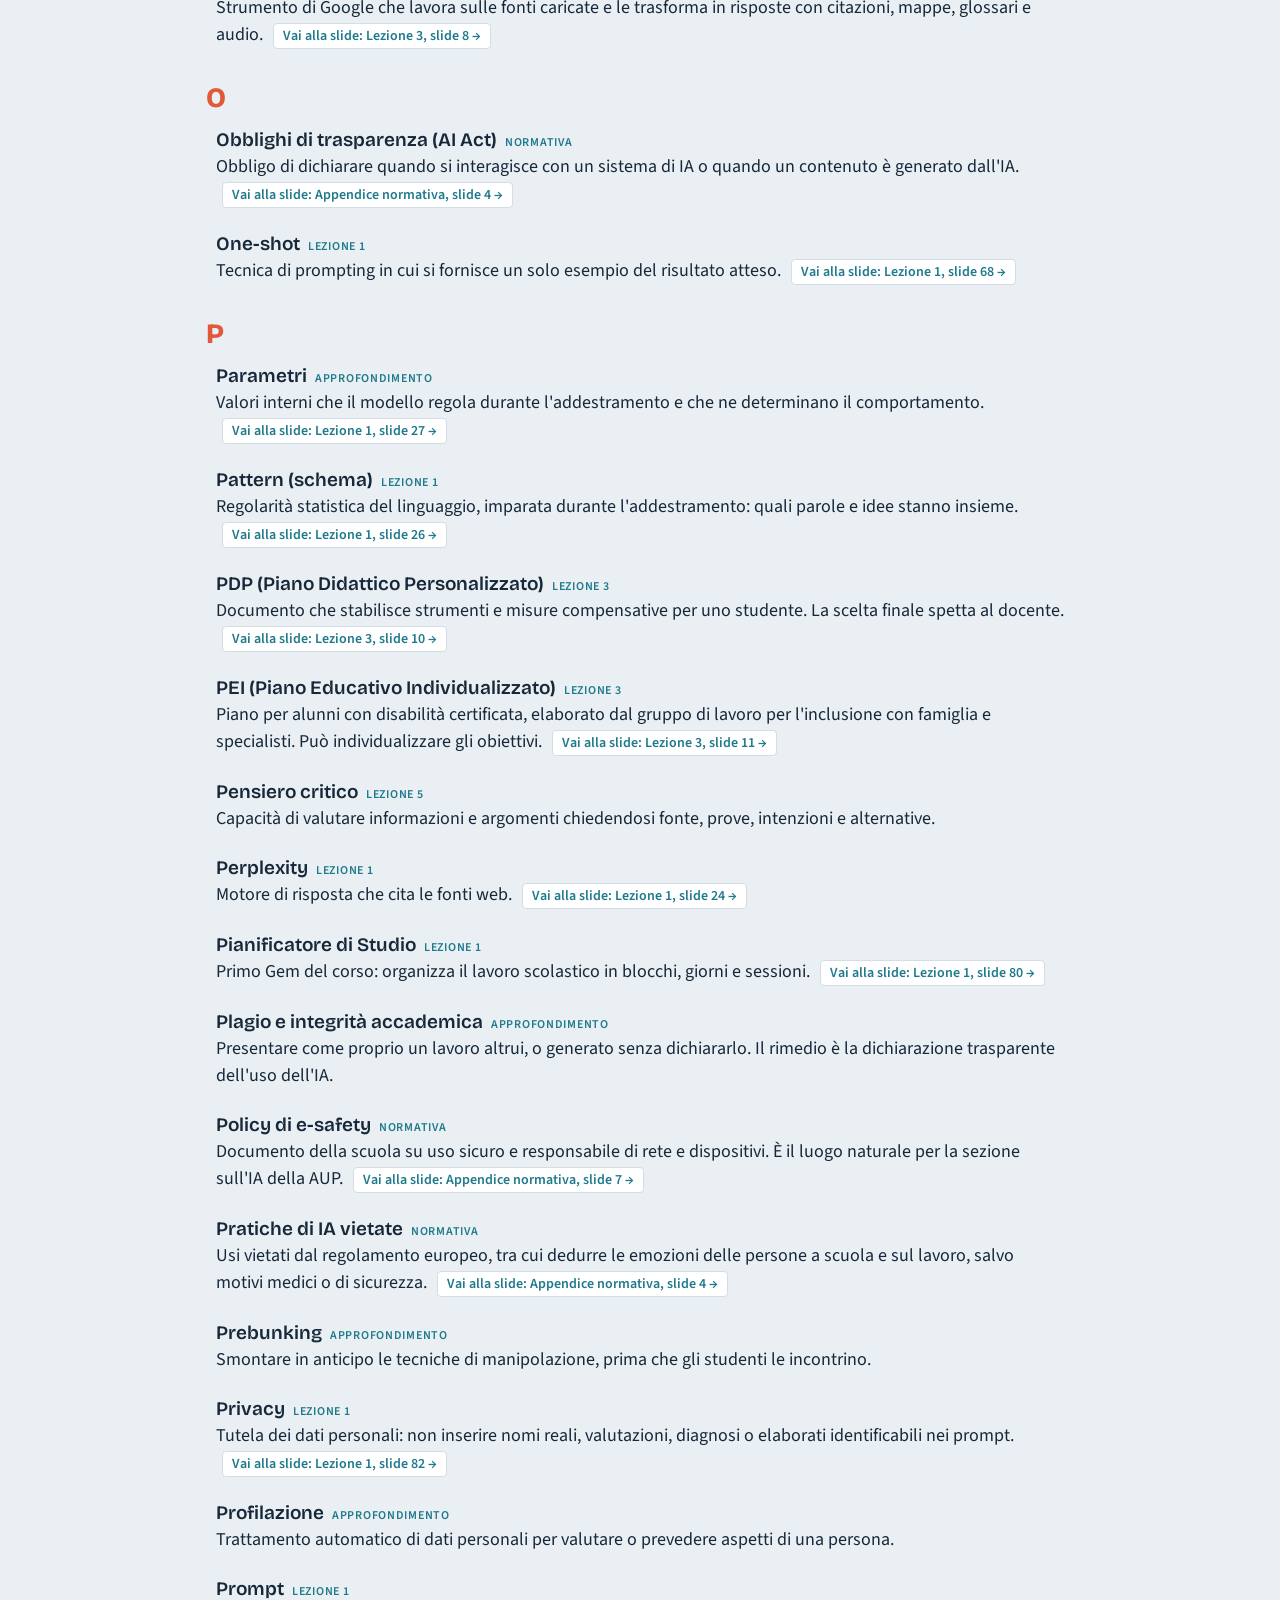
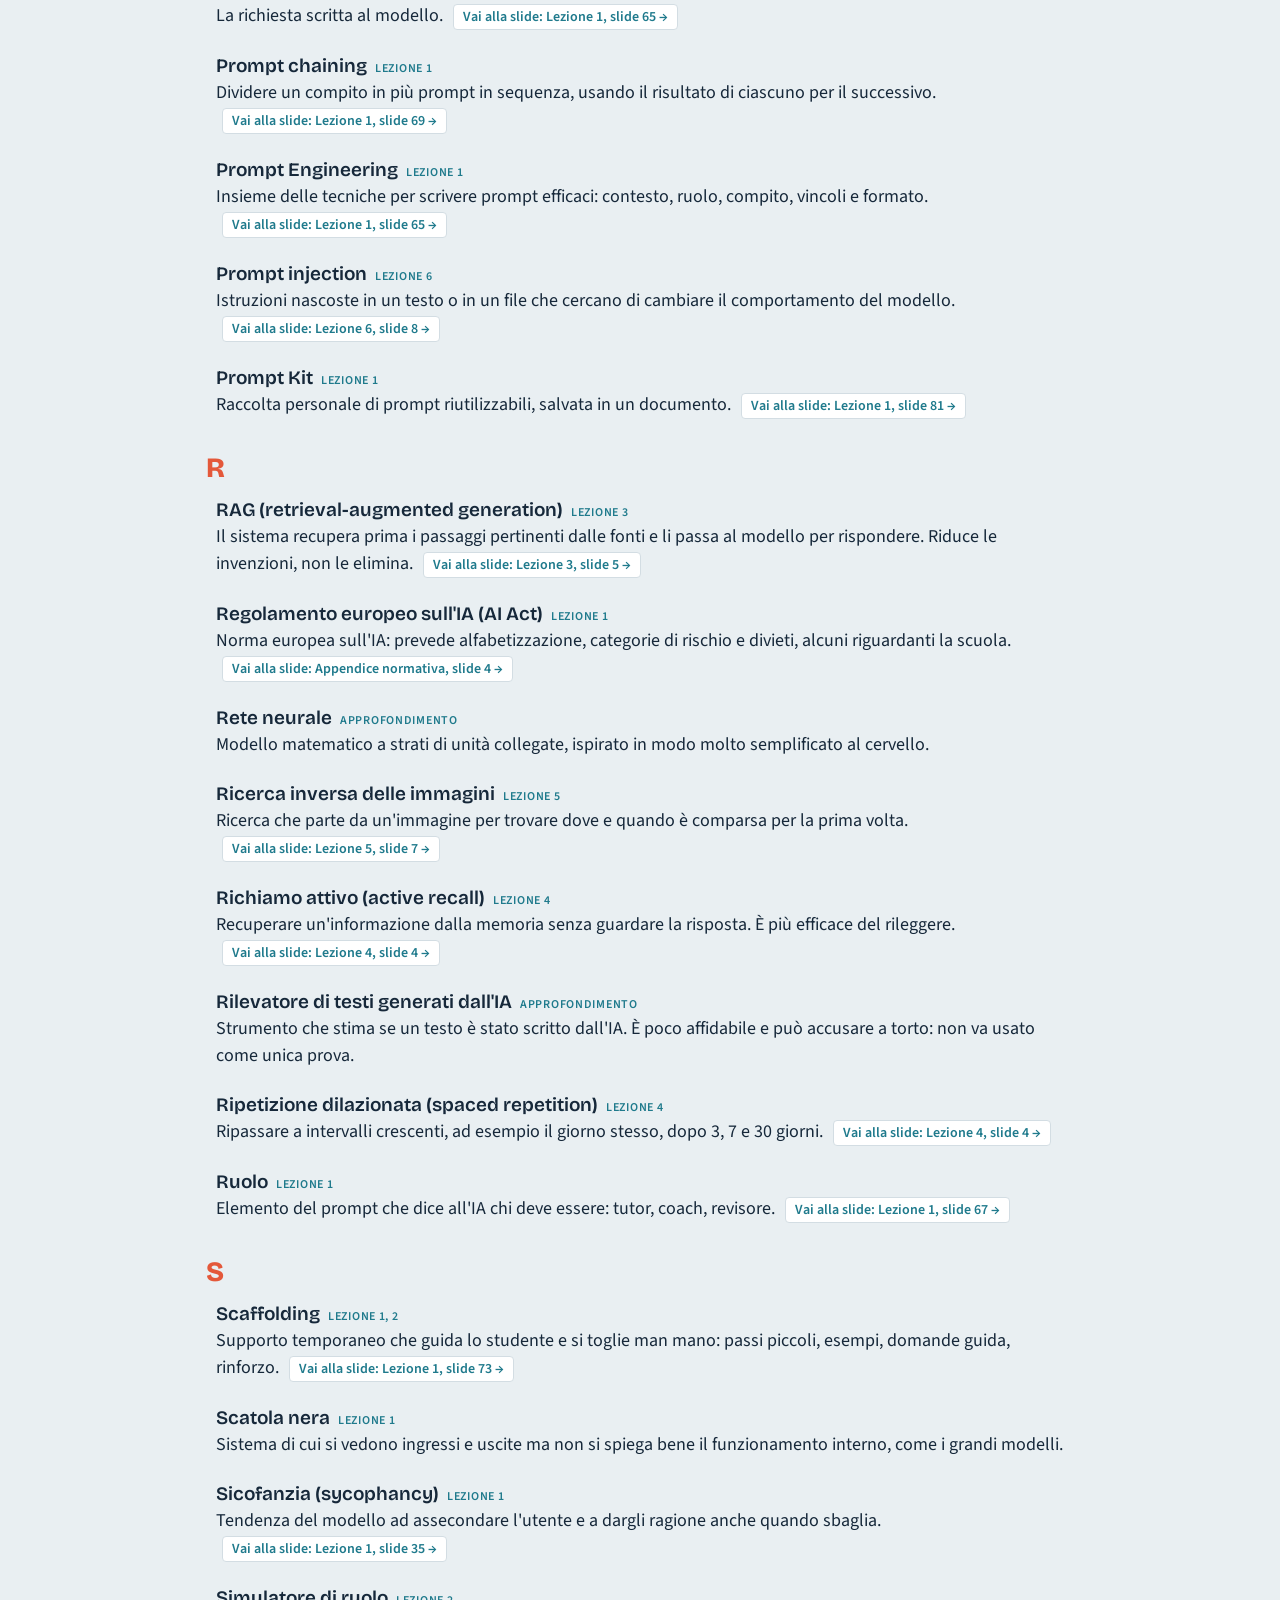
==== commit ef3bcb21: "Add files via upload" ====
--- a/glossario.html
+++ b/glossario.html
@@ -237,7 +237,7 @@
 "Alfabetizzazione in materia di IA (art. 4)":["normativa",4],
 "Digital Omnibus":["normativa",4],
 "Policy di e-safety":["normativa",7],
-"Bias e allucinazione: la differenza":[1,32],
+"Bias e allucinazione: la differenza":[1,41],
 "PEI (Piano Educativo Individualizzato)":[3,11],
 "GLO (Gruppo di Lavoro Operativo per l'inclusione)":[3,11],
 "Strumenti compensativi":[3,11],
@@ -248,122 +248,122 @@
 "Storia sociale":[3,17],
 "Sintesi vocale (text-to-speech)":[3,13],
 "Dettatura (riconoscimento vocale)":[3,16],
-"Top-p (nucleus sampling)":[1,43],
-"Top-k":[1,43],
-"Bias di rappresentazione":[1,29],
-"Bias storico":[1,29],
-"Bias di stereotipo":[1,19],
-"Bias linguistico e culturale":[1,29],
-"Bias di misurazione":[1,29],
-"Bias di conferma":[1,29],
-"Bias di ancoraggio":[1,29],
-"Antropomorfismo":[1,29],
+"Top-p (nucleus sampling)":[1,52],
+"Top-k":[1,52],
+"Bias di rappresentazione":[1,39],
+"Bias storico":[1,39],
+"Bias di stereotipo":[1,39],
+"Bias linguistico e culturale":[1,39],
+"Bias di misurazione":[1,39],
+"Bias di conferma":[1,40],
+"Bias di ancoraggio":[1,40],
+"Antropomorfismo":[1,40],
 "Misinformazione":[5,5],
 "Disinformazione":[5,5],
 "Malinformazione":[5,5],
 "Fake news":[5,5],
 "Ricerca inversa delle immagini":[5,7],
-"Parametri":[1,37],
-"Assistente IA":[1,12],
-"Assistente generalista e specializzato":[1,12],
-"ChatGPT":[1,15],
-"Claude":[1,15],
-"Microsoft Copilot":[1,15],
-"Perplexity":[1,15],
-"Le Chat (Mistral)":[1,15],
-"Agente":[1,14],
-"Automation bias":[1,49],
-"Catena di pensiero (chain of thought)":[1,59],
+"Parametri":[1,27],
+"Assistente IA":[1,20],
+"Assistente generalista e specializzato":[1,21],
+"ChatGPT":[1,24],
+"Claude":[1,24],
+"Microsoft Copilot":[1,24],
+"Perplexity":[1,24],
+"Le Chat (Mistral)":[1,24],
+"Agente":[1,23],
+"Automation bias":[1,40],
+"Catena di pensiero (chain of thought)":[1,69],
 "Contenuto sintetico / deepfake":[5,7],
-"Data di addestramento (knowledge cutoff)":[1,9],
-"Delega cognitiva (cognitive offloading)":[1,51],
+"Data di addestramento (knowledge cutoff)":[1,36],
+"Delega cognitiva (cognitive offloading)":[1,61],
 "Difficoltà desiderabili":[4,5],
 "Effetto generazione":[4,5],
 "Fine-tuning":[3,5],
 "GDPR (General Data Protection Regulation)":["normativa",3],
-"Human-in-the-Loop":[1,5],
-"IA generativa":[1,11],
+"Human-in-the-Loop":[1,57],
+"IA generativa":[1,3],
 "Illusione di padronanza":[4,5],
-"In / on / out of the loop":[1,49],
+"In / on / out of the loop":[1,59],
 "Interleaving":[4,5],
 "Jailbreak":[6,8],
 "Lettura laterale":[5,5],
-"Lost in the middle":[1,23],
-"Metaprompt":[1,59],
-"Pattern (schema)":[1,17],
-"Prompt chaining":[1,59],
+"Lost in the middle":[1,32],
+
+"Pattern (schema)":[1,26],
+"Prompt chaining":[1,69],
 "Prompt injection":[6,8],
 "RAG (retrieval-augmented generation)":[3,5],
 "Regolamento europeo sull'IA (AI Act)":["normativa",4],
-"Sicofanzia (sycophancy)":[1,26],
-"Temperatura":[1,38],
-"Token":[1,20],
+"Sicofanzia (sycophancy)":[1,35],
+"Temperatura":[1,47],
+"Token":[1,29],
 "UDL (Universal Design for Learning)":[3,7],
 "Verifica incrociata":[5,5],
-"Zona di sviluppo prossimale":[1,65],
-"Addestramento":[1,9],
-"AI Literacy":[1,74],
-"Allucinazione":[1,25],
+"Zona di sviluppo prossimale":[1,75],
+"Addestramento":[1,25],
+"AI Literacy":[1,19],
+"Allucinazione":[1,34],
 "Audio Overview (panoramica audio)":[4,6],
 "Autovalutazione":[4,6],
 "BES (Bisogni Educativi Speciali)":[3,10],
-"Bias":[1,10],
+"Bias":[1,37],
 "Caccia all'errore":[2,6],
 "Canvas (Gemini Canvas)":[2,4],
-"Chat":[1,22],
+"Chat":[1,21],
 "Citazione (nelle fonti)":[3,4],
 "Collaudo":[6,7],
-"Compito":[1,13],
-"Contesto":[1,9],
+"Compito":[1,67],
+"Contesto":[1,67],
 "Deep Research":[5,8],
 "Dialogo socratico":[6,3],
 "Distrattore":[4,7],
 "DSA (Disturbi Specifici dell'Apprendimento)":[3,10],
-"Ecosistema Gemini":[1,6],
+"Ecosistema Gemini":[1,16],
 "Escape room didattica":[2,6],
 "Fact-checking":[5,10],
 "Feedback immediato":[2,4],
-"Few-shot":[1,58],
-"Finestra di contesto":[1,22],
+"Few-shot":[1,68],
+"Finestra di contesto":[1,31],
 "Flashcard":[2,4],
 "Fonte":[3,4],
-"Formato":[1,57],
-"Gem":[1,6],
-"Gemini":[1,6],
-"Gemini Storybook":[1,6],
+"Formato":[1,67],
+"Gem":[1,16],
+"Gemini":[1,16],
+"Gemini Storybook":[1,16],
 "Glossario (di NotebookLM)":[3,9],
 "Google AI Studio":[2,14],
 "Guida allo studio":[3,6],
 "Infografica":[3,7],
 "Istruzioni di sistema (system instructions)":[6,3],
-"Learning by Doing":[1,5],
+"Learning by Doing":[1,6],
 "Learning path":[2,13],
-"LLM (modello linguistico di grandi dimensioni)":[1,11],
+"LLM (modello linguistico di grandi dimensioni)":[1,3],
 "Mappa mentale":[3,7],
 "Metacognizione":[4,3],
-"Multimodale":[1,4],
-"Non deterministico":[1,37],
+"Multimodale":[1,20],
+"Non deterministico":[1,46],
 "NotebookLM":[3,8],
 "PDP (Piano Didattico Personalizzato)":[3,10],
-"Pianificatore di Studio":[1,70],
-"Privacy":[1,50],
-"Prompt":[1,15],
-"Prompt Engineering":[1,74],
-"Prompt Kit":[1,71],
+"Pianificatore di Studio":[1,80],
+"Privacy":[1,82],
+"Prompt":[1,65],
+"Prompt Engineering":[1,65],
+"Prompt Kit":[1,81],
 "Richiamo attivo (active recall)":[4,4],
 "Ripetizione dilazionata (spaced repetition)":[4,4],
-"Ruolo":[1,6],
-"Scaffolding":[1,9],
+"Ruolo":[1,67],
+"Scaffolding":[1,73],
 "Simulatore di ruolo":[2,17],
 "Source-grounded":[3,4],
 "Specchio metacognitivo":[4,8],
 "Storia a bivio":[2,16],
-"Studente-tipo":[1,7],
+"Studente-tipo":[1,17],
 "Tassonomia di Bloom":[2,10],
 "Tutor socratico":[6,5],
-"Vincoli":[1,22],
-"One-shot":[1,58],
-"Zero-shot":[1,58],
+"Vincoli":[1,67],
+"One-shot":[1,68],
+"Zero-shot":[1,68],
 };
 T.sort(function(a,b){ return a[0].localeCompare(b[0], "it"); });
 function slug(s){ return s.toLowerCase().normalize("NFD").replace(/[̀-ͯ]/g, "").replace(/[^a-z0-9]+/g, "-").replace(/^-|-$/g, ""); }
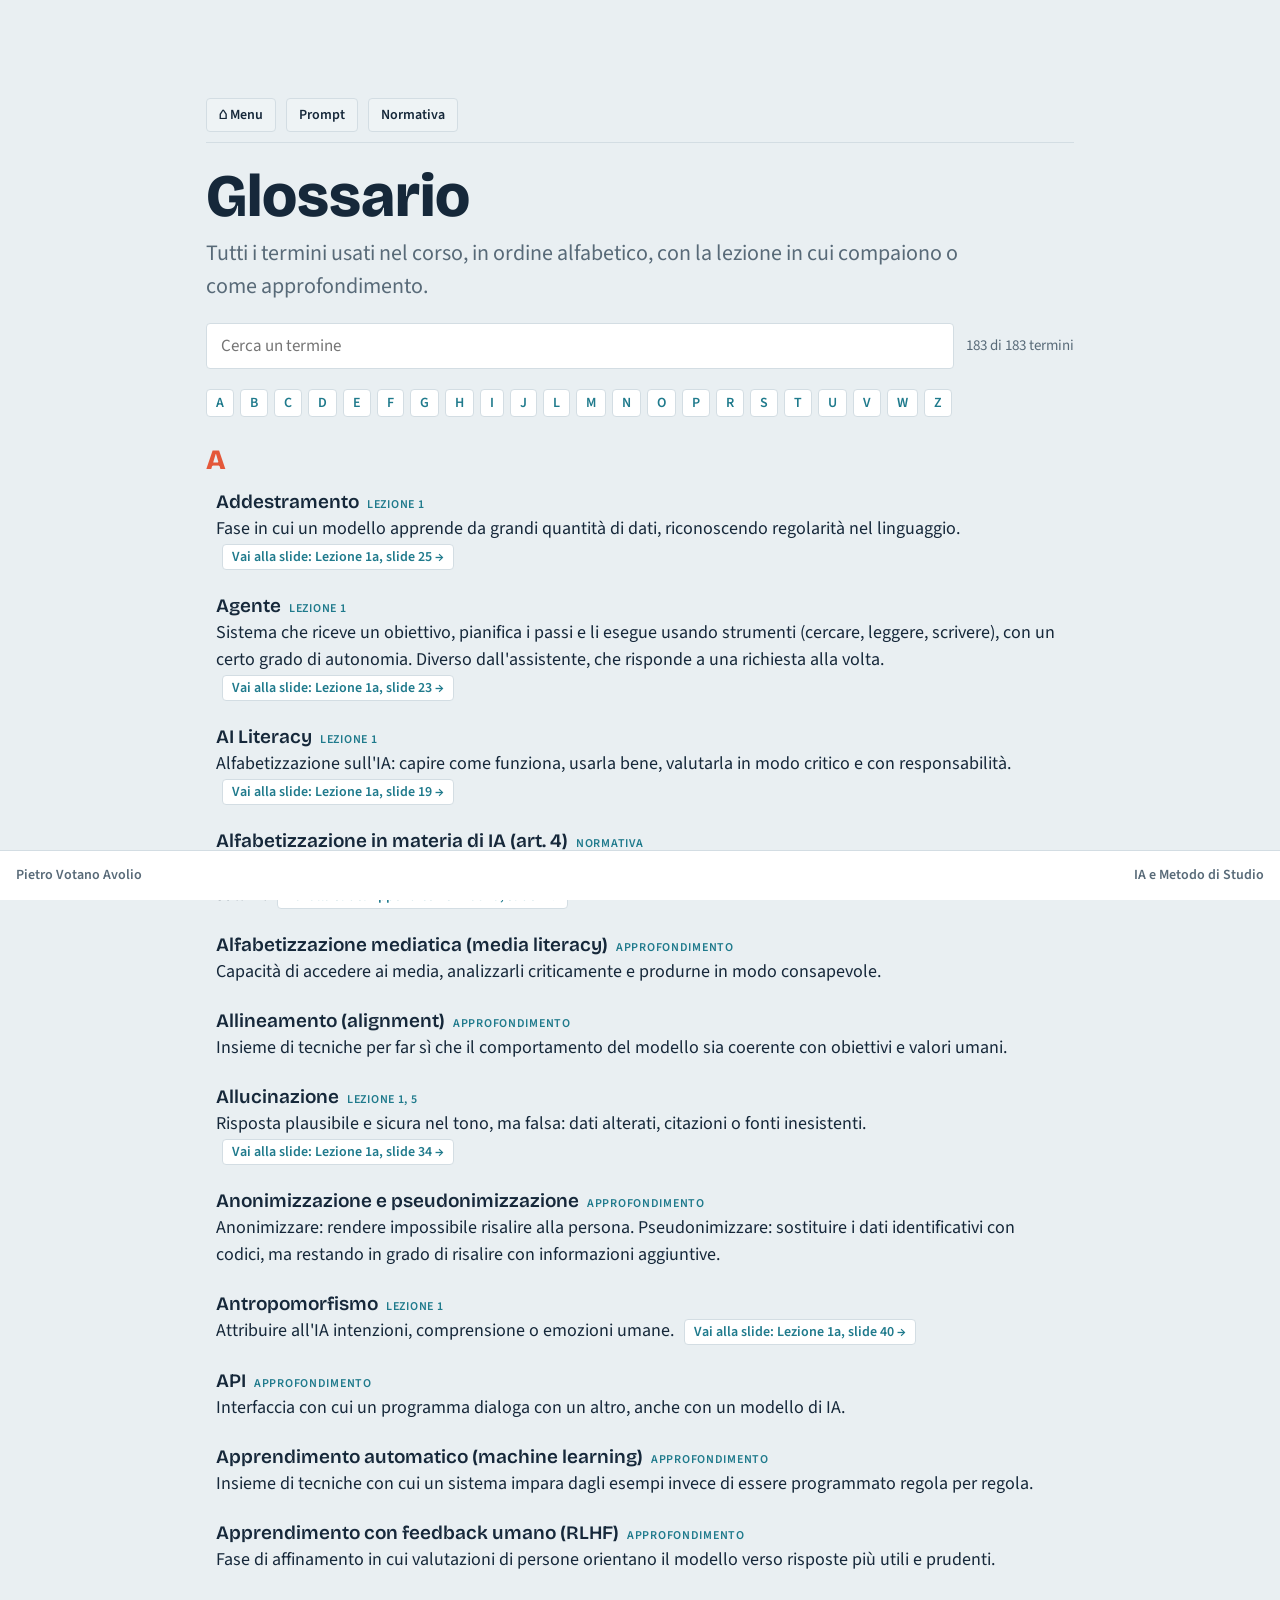
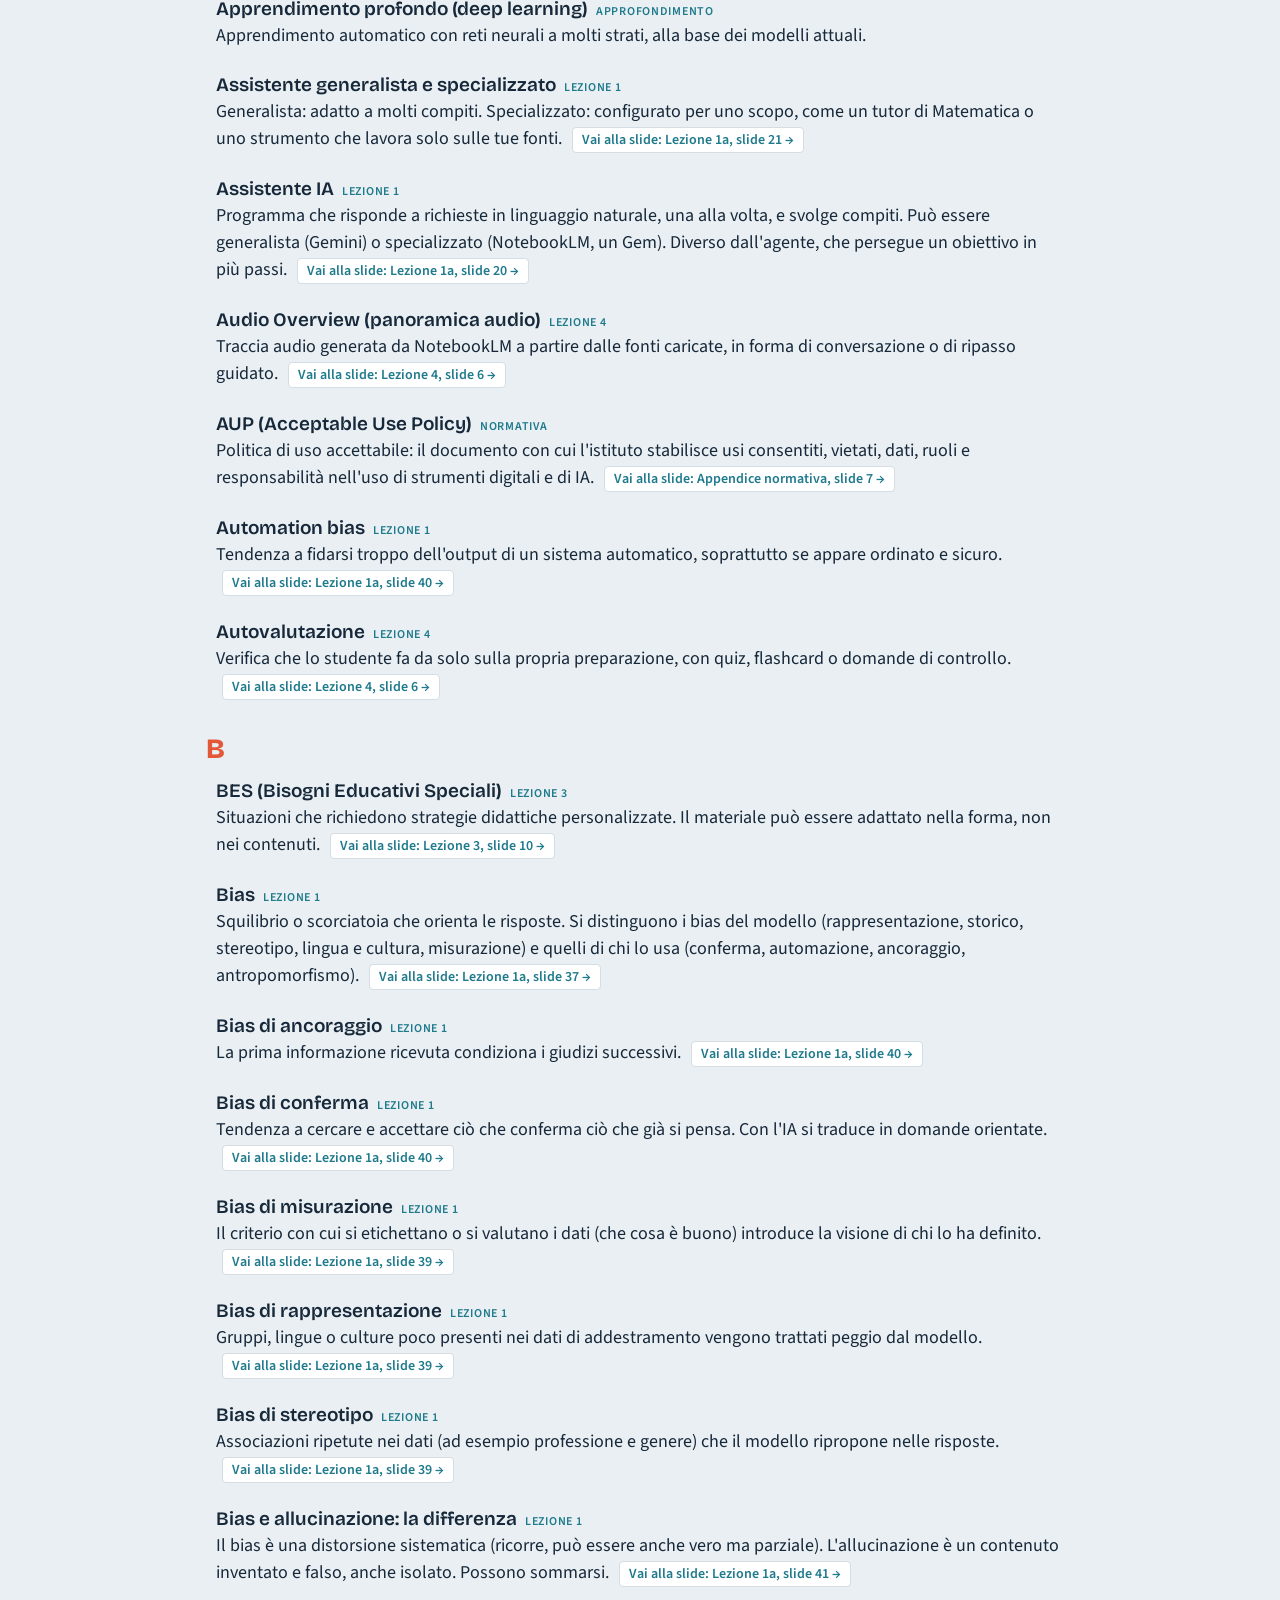
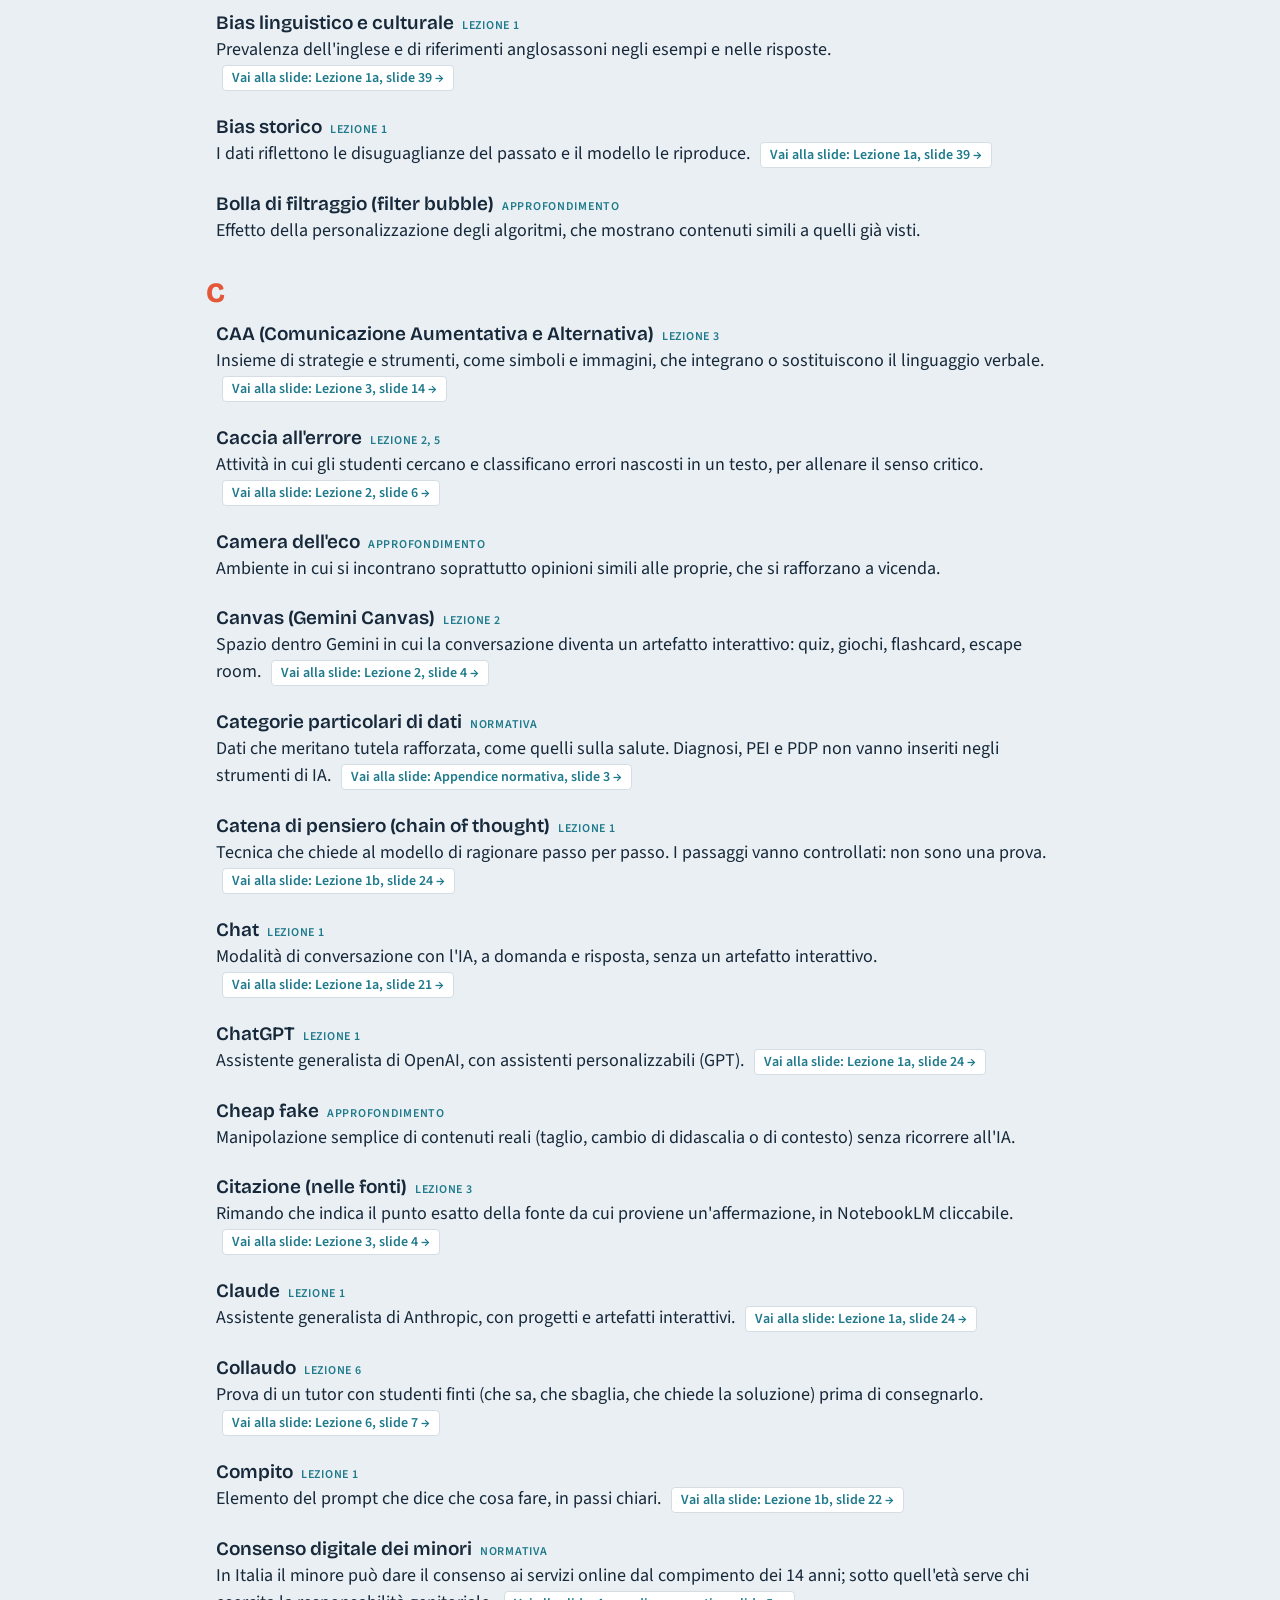
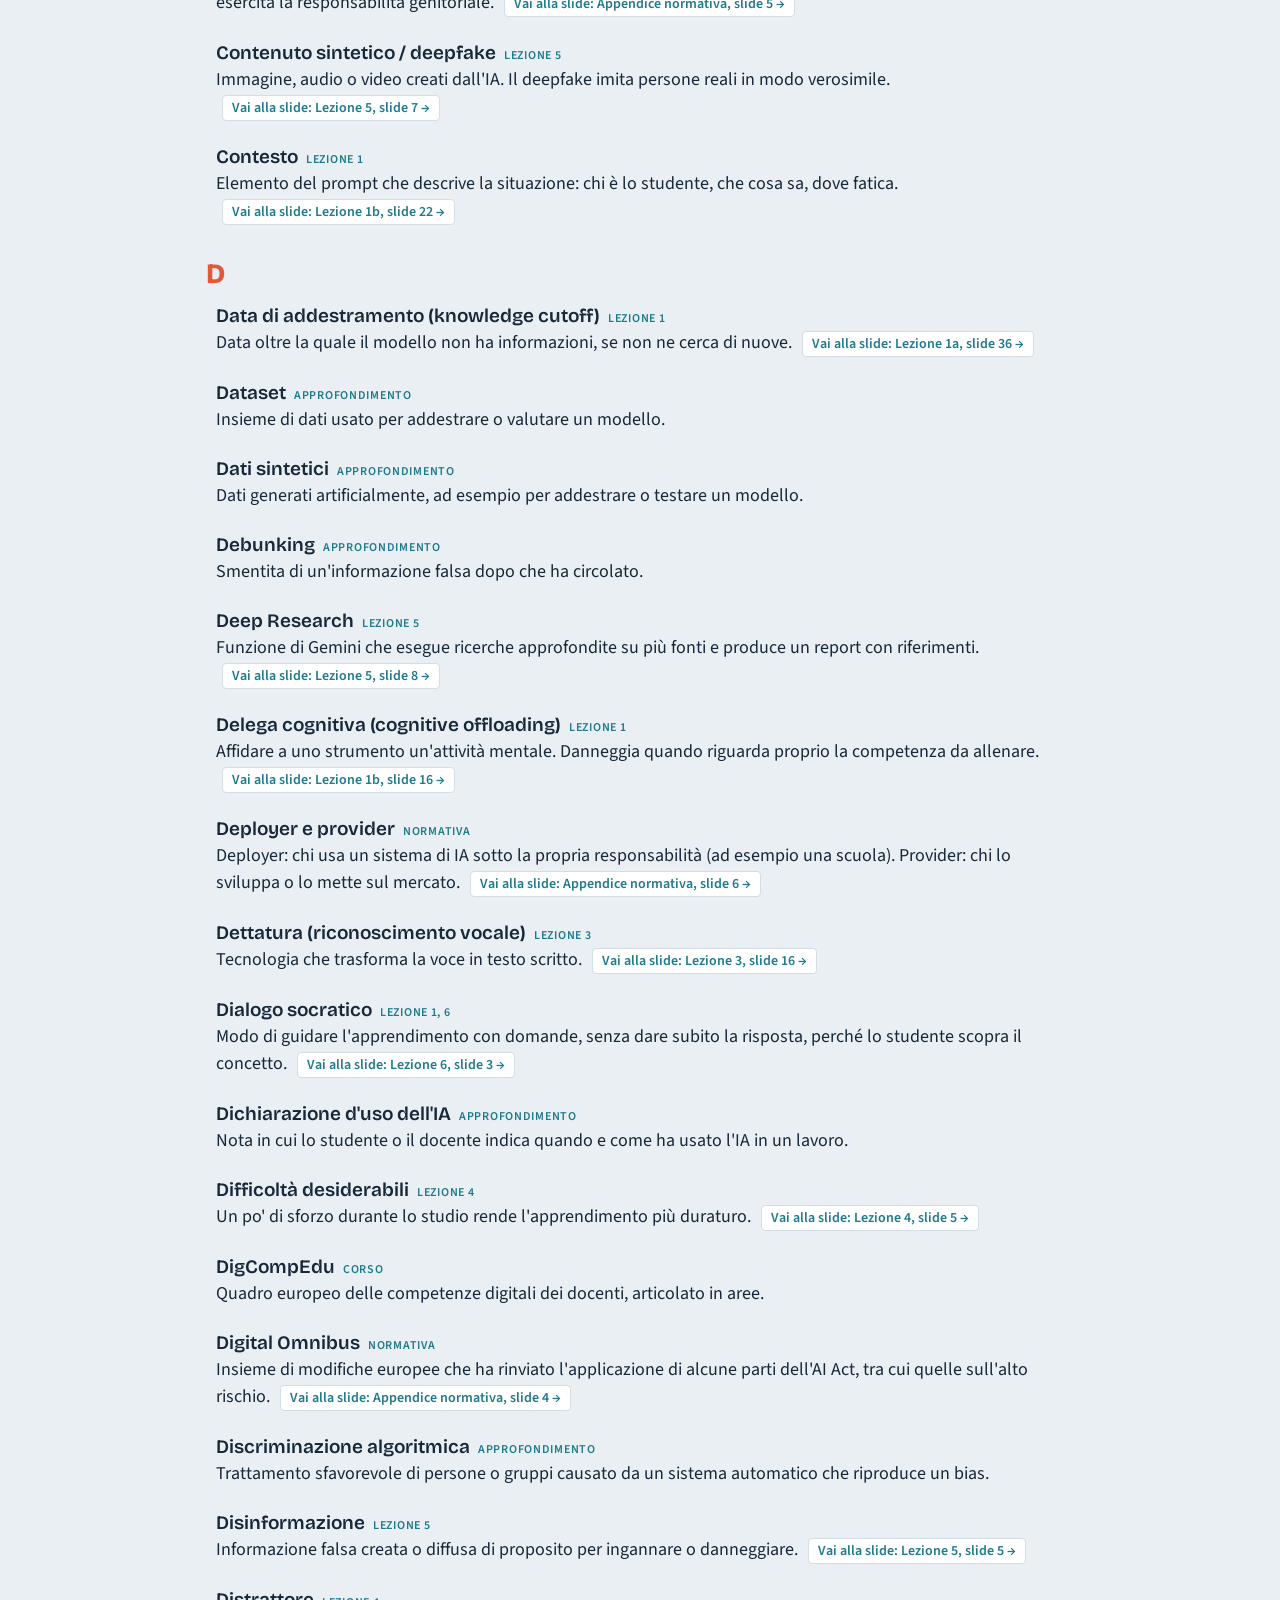
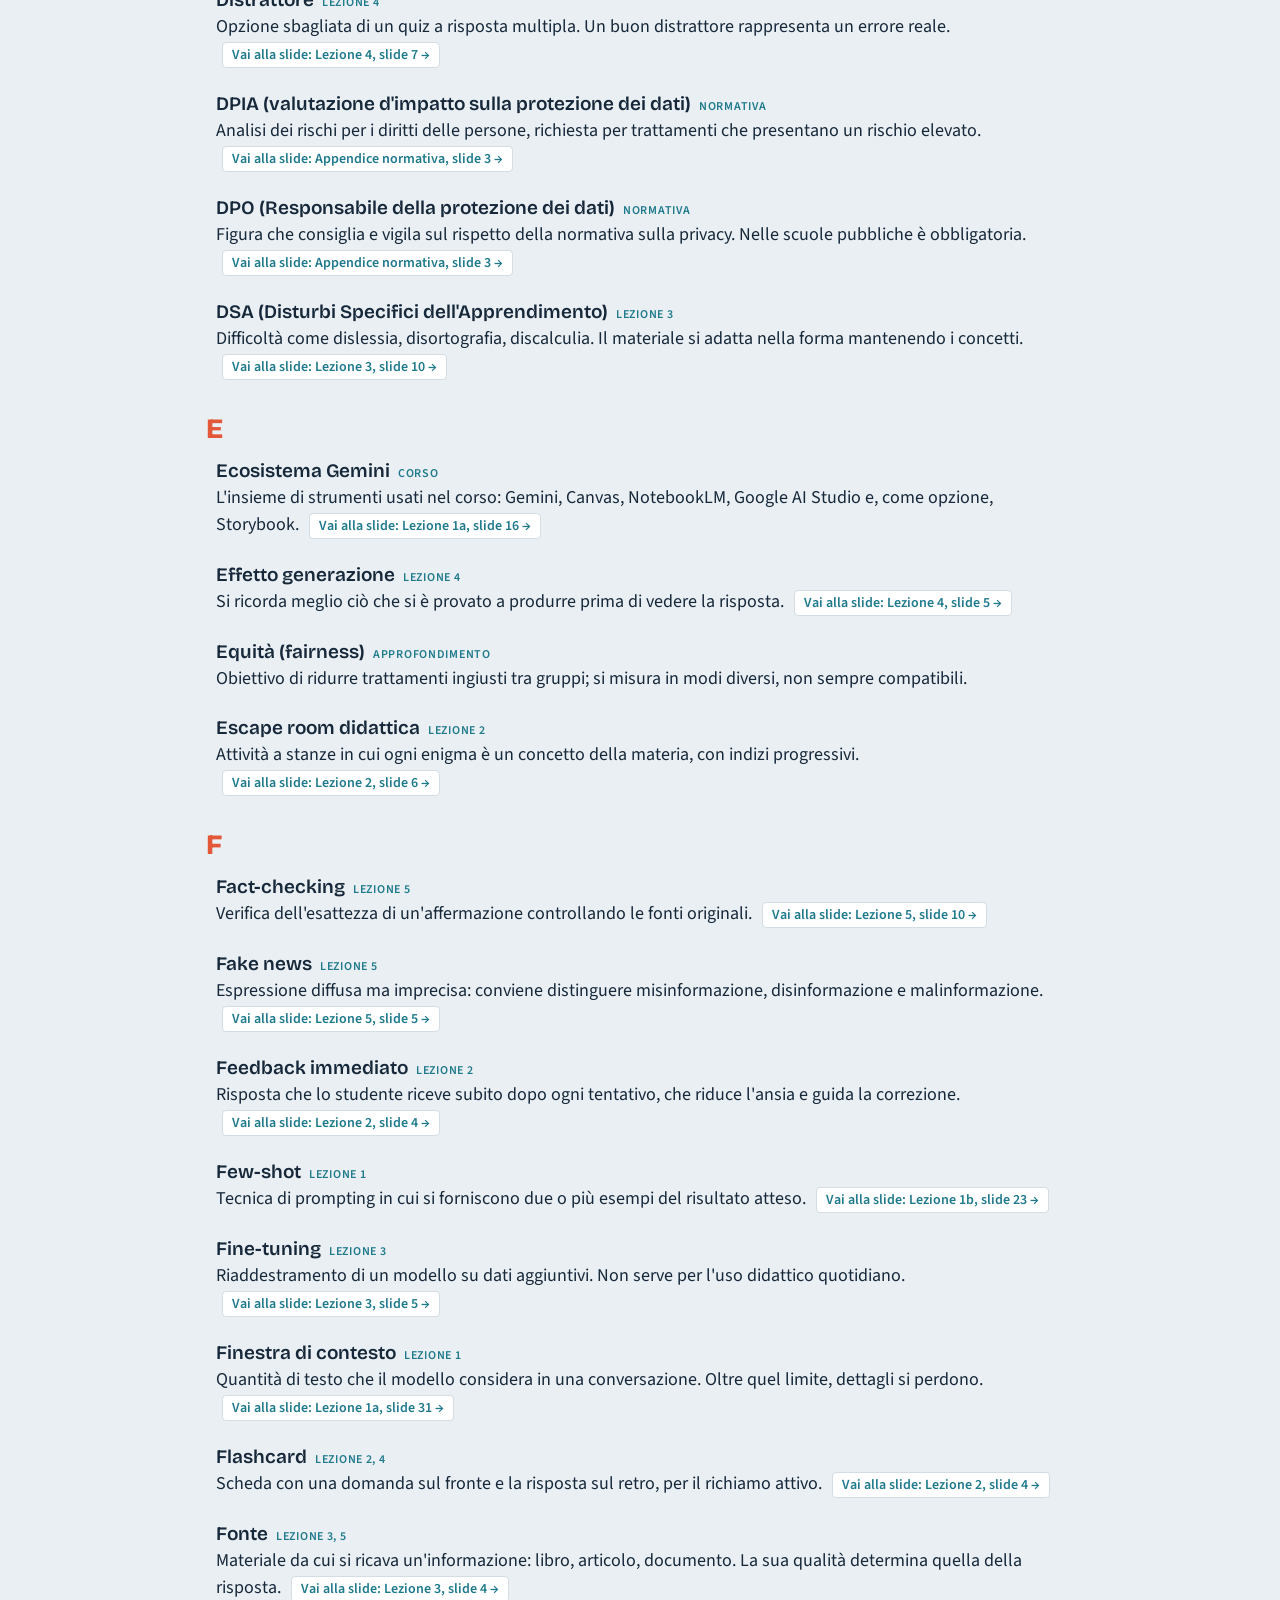
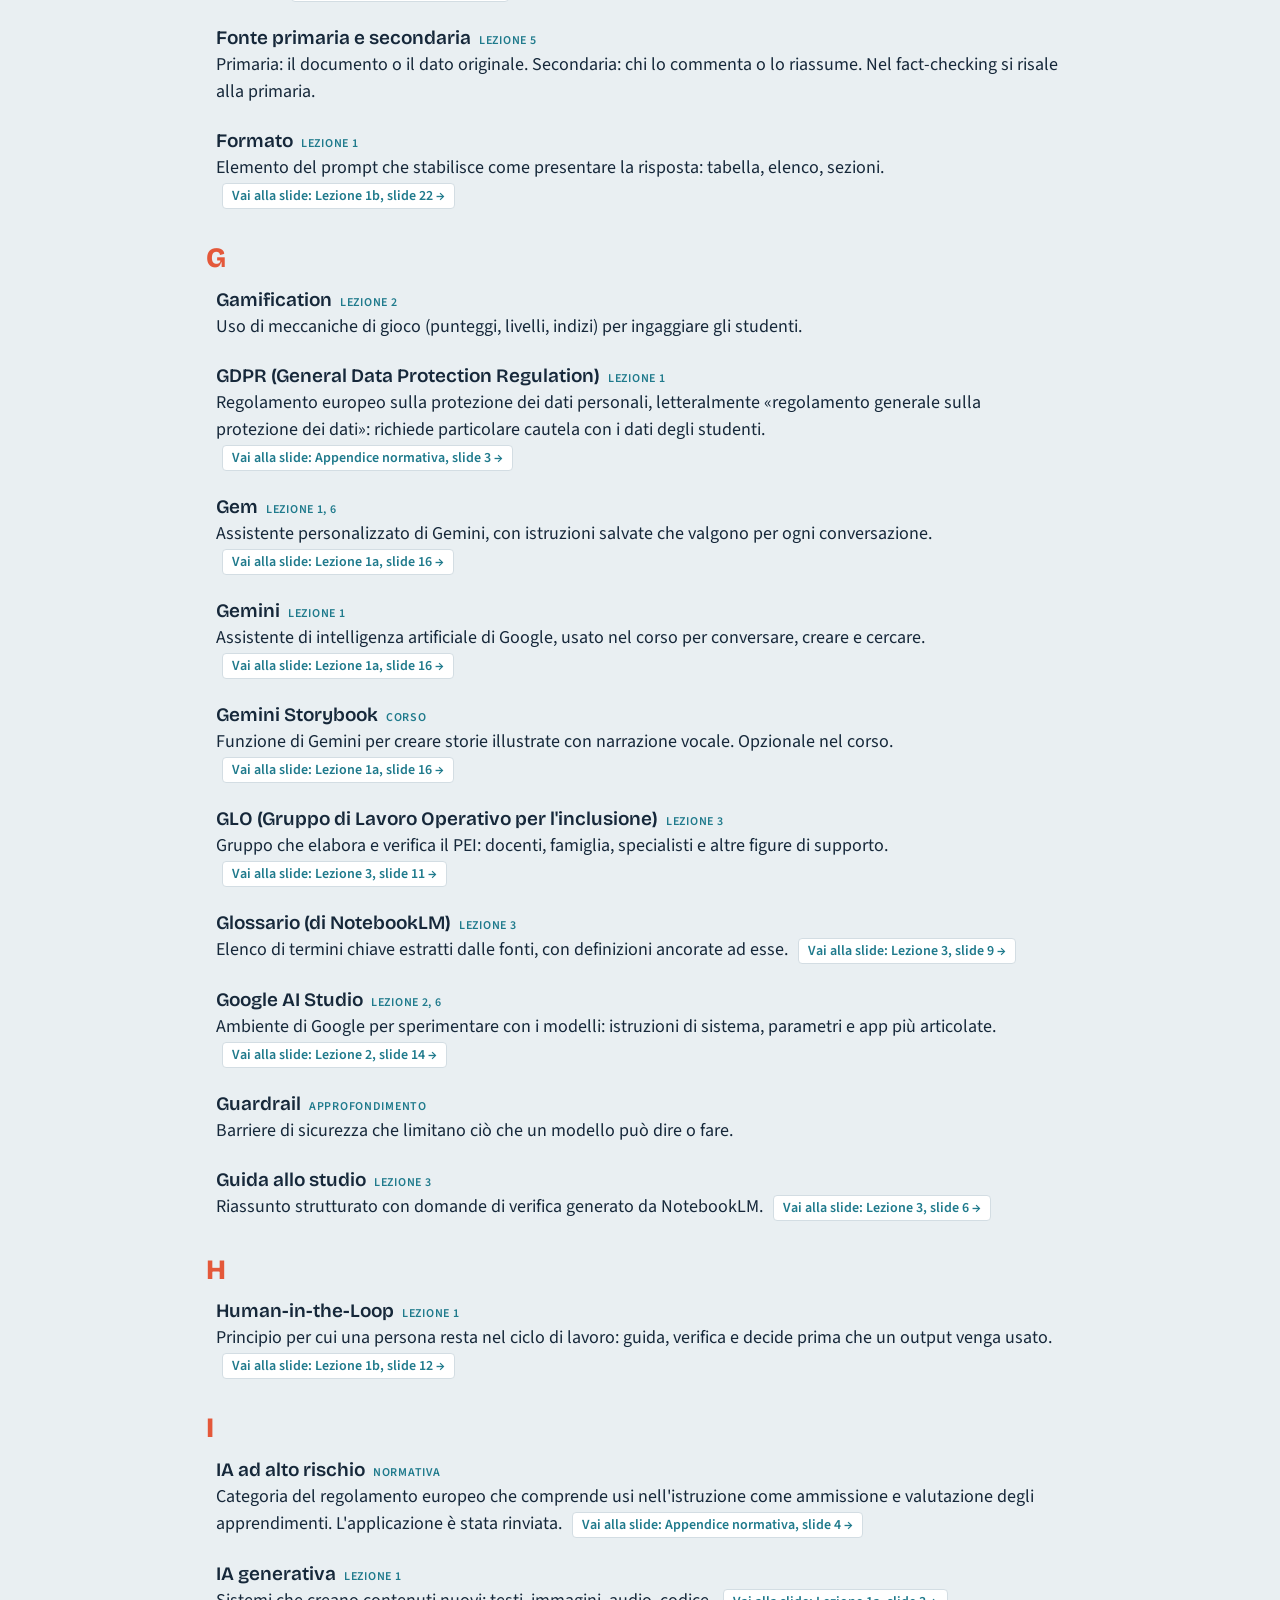
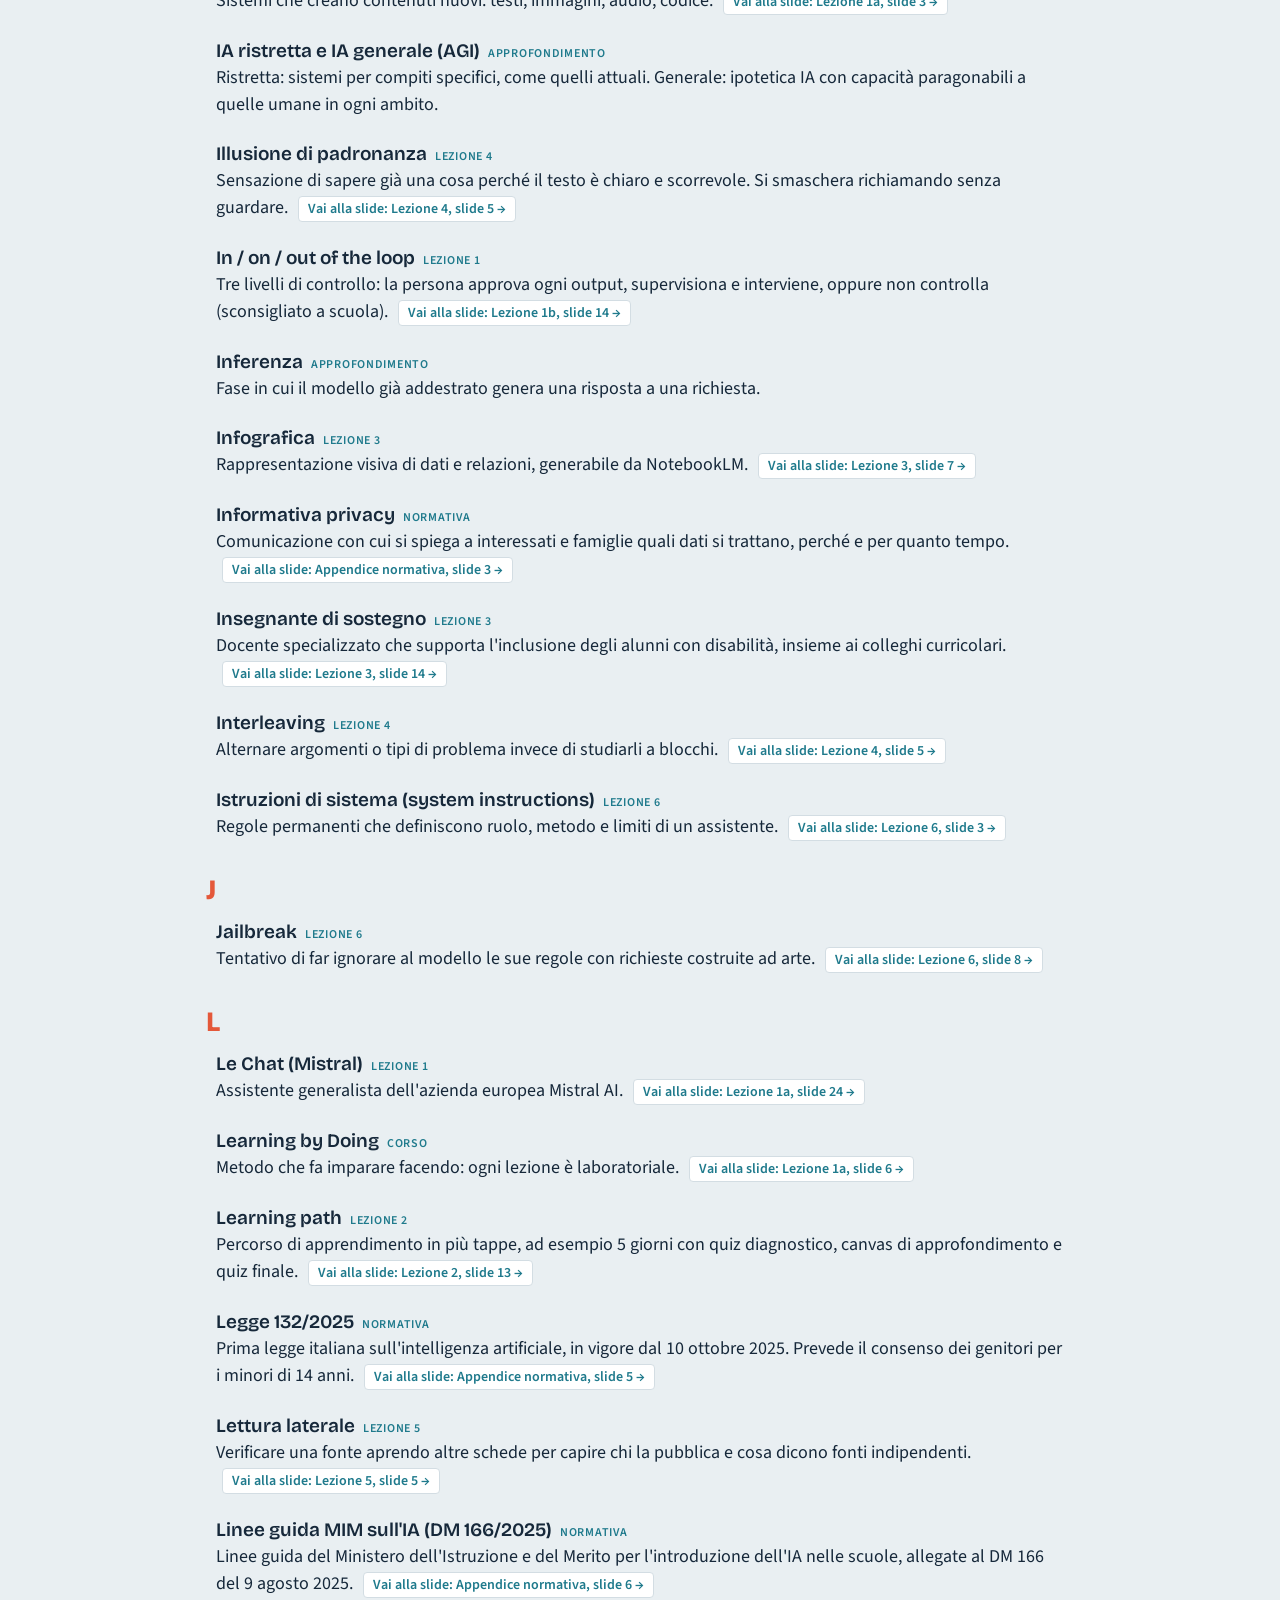
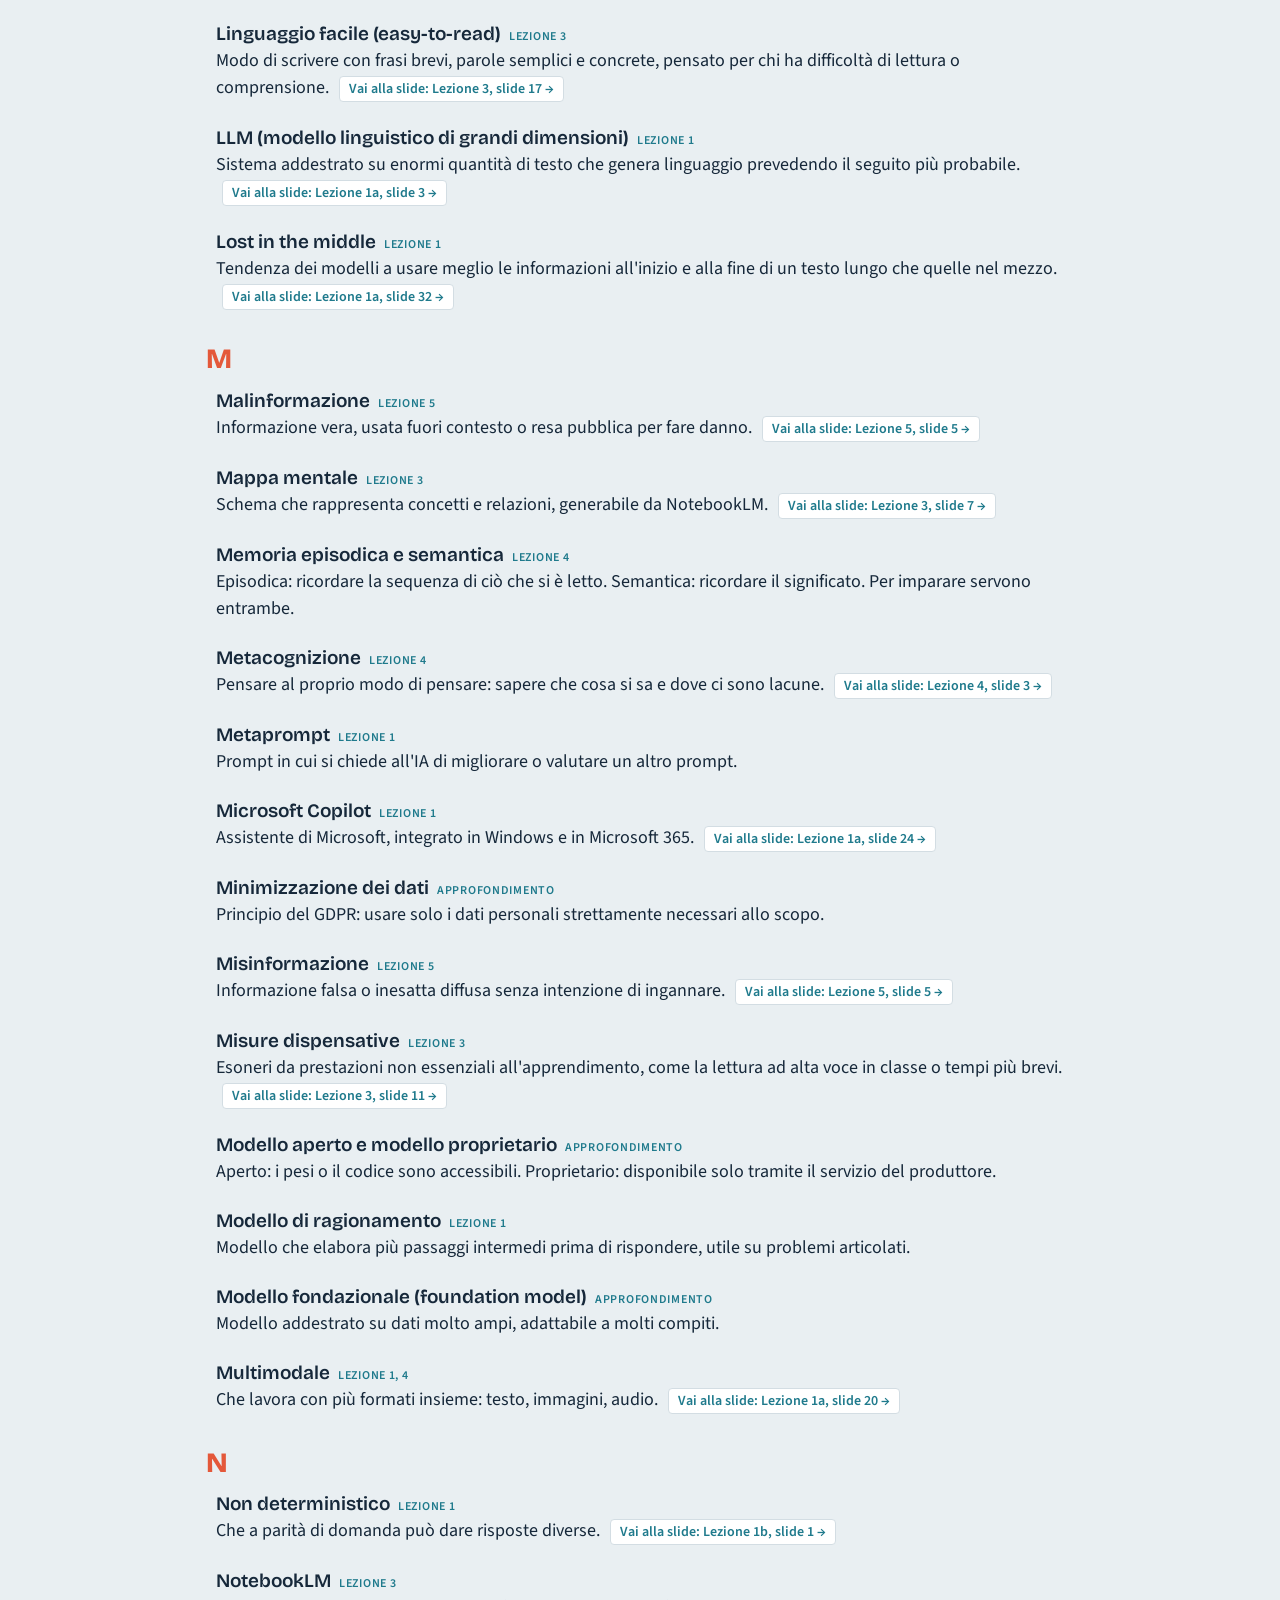
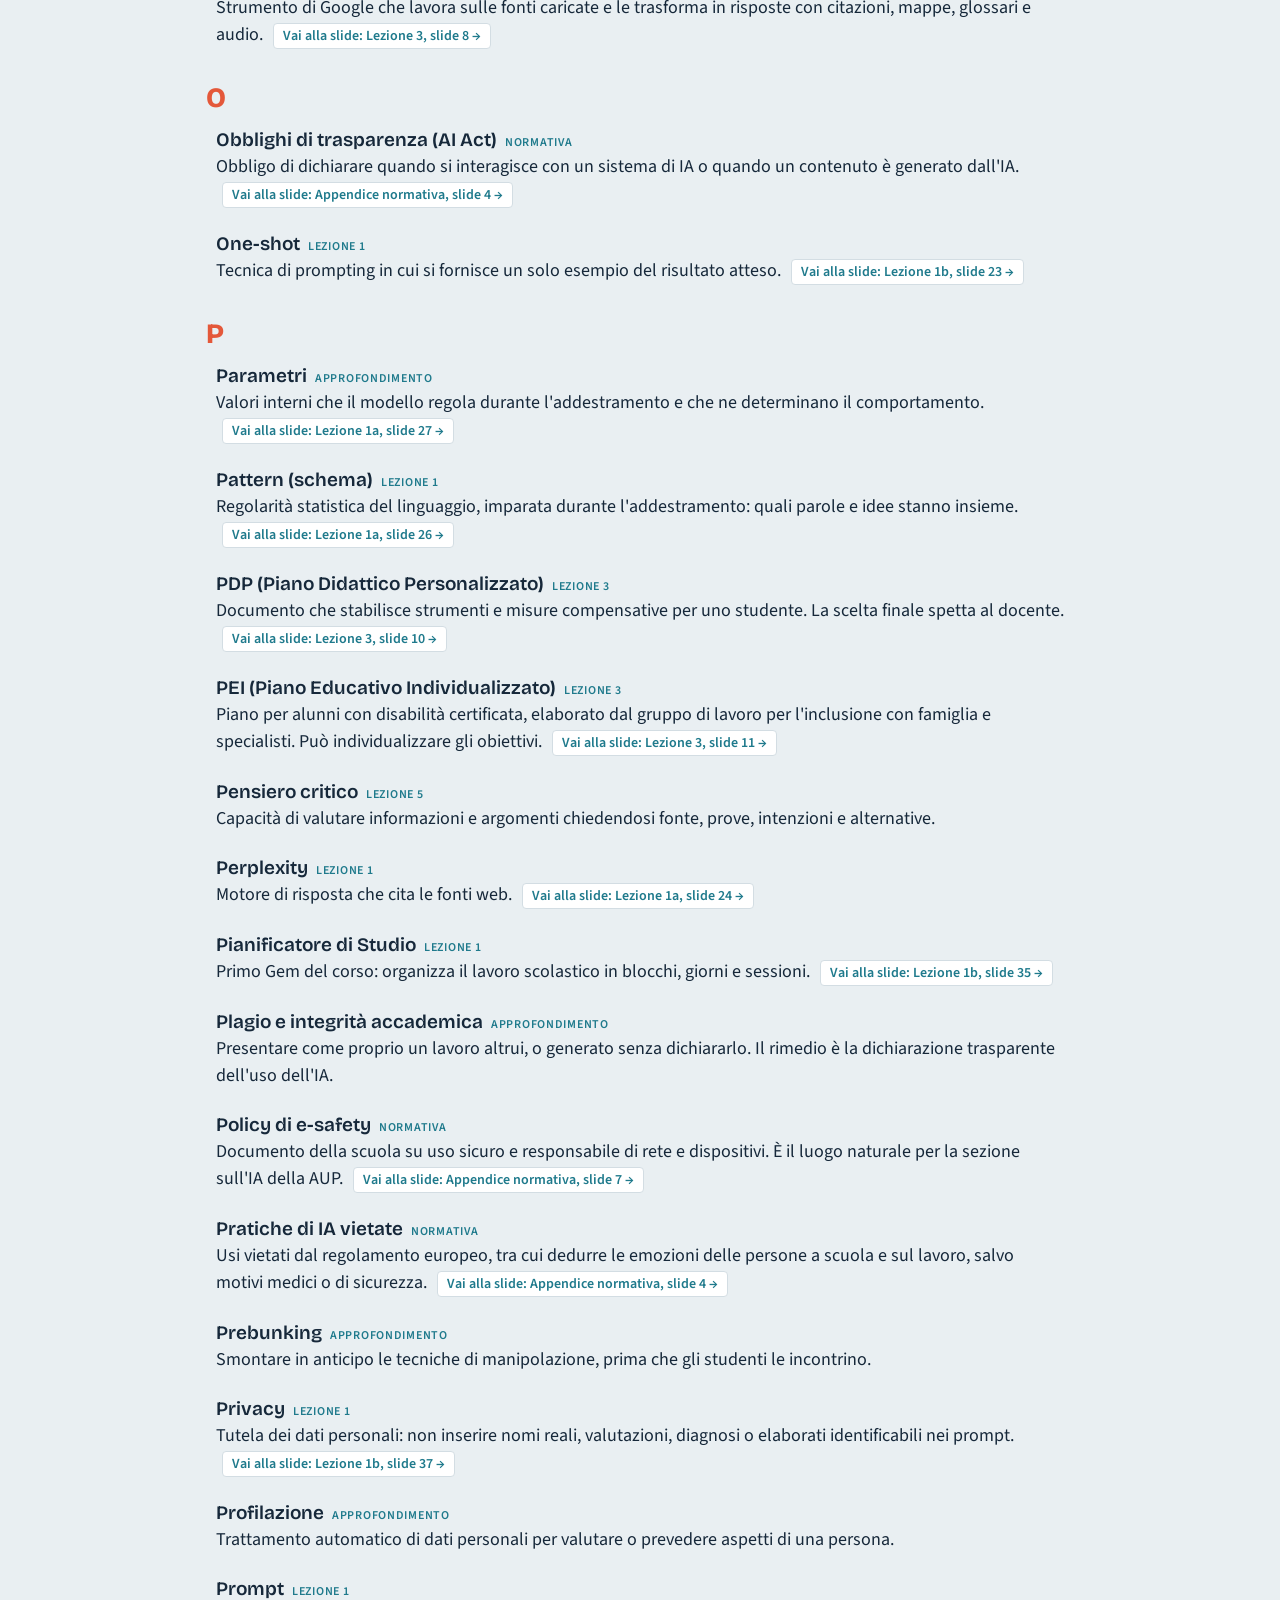
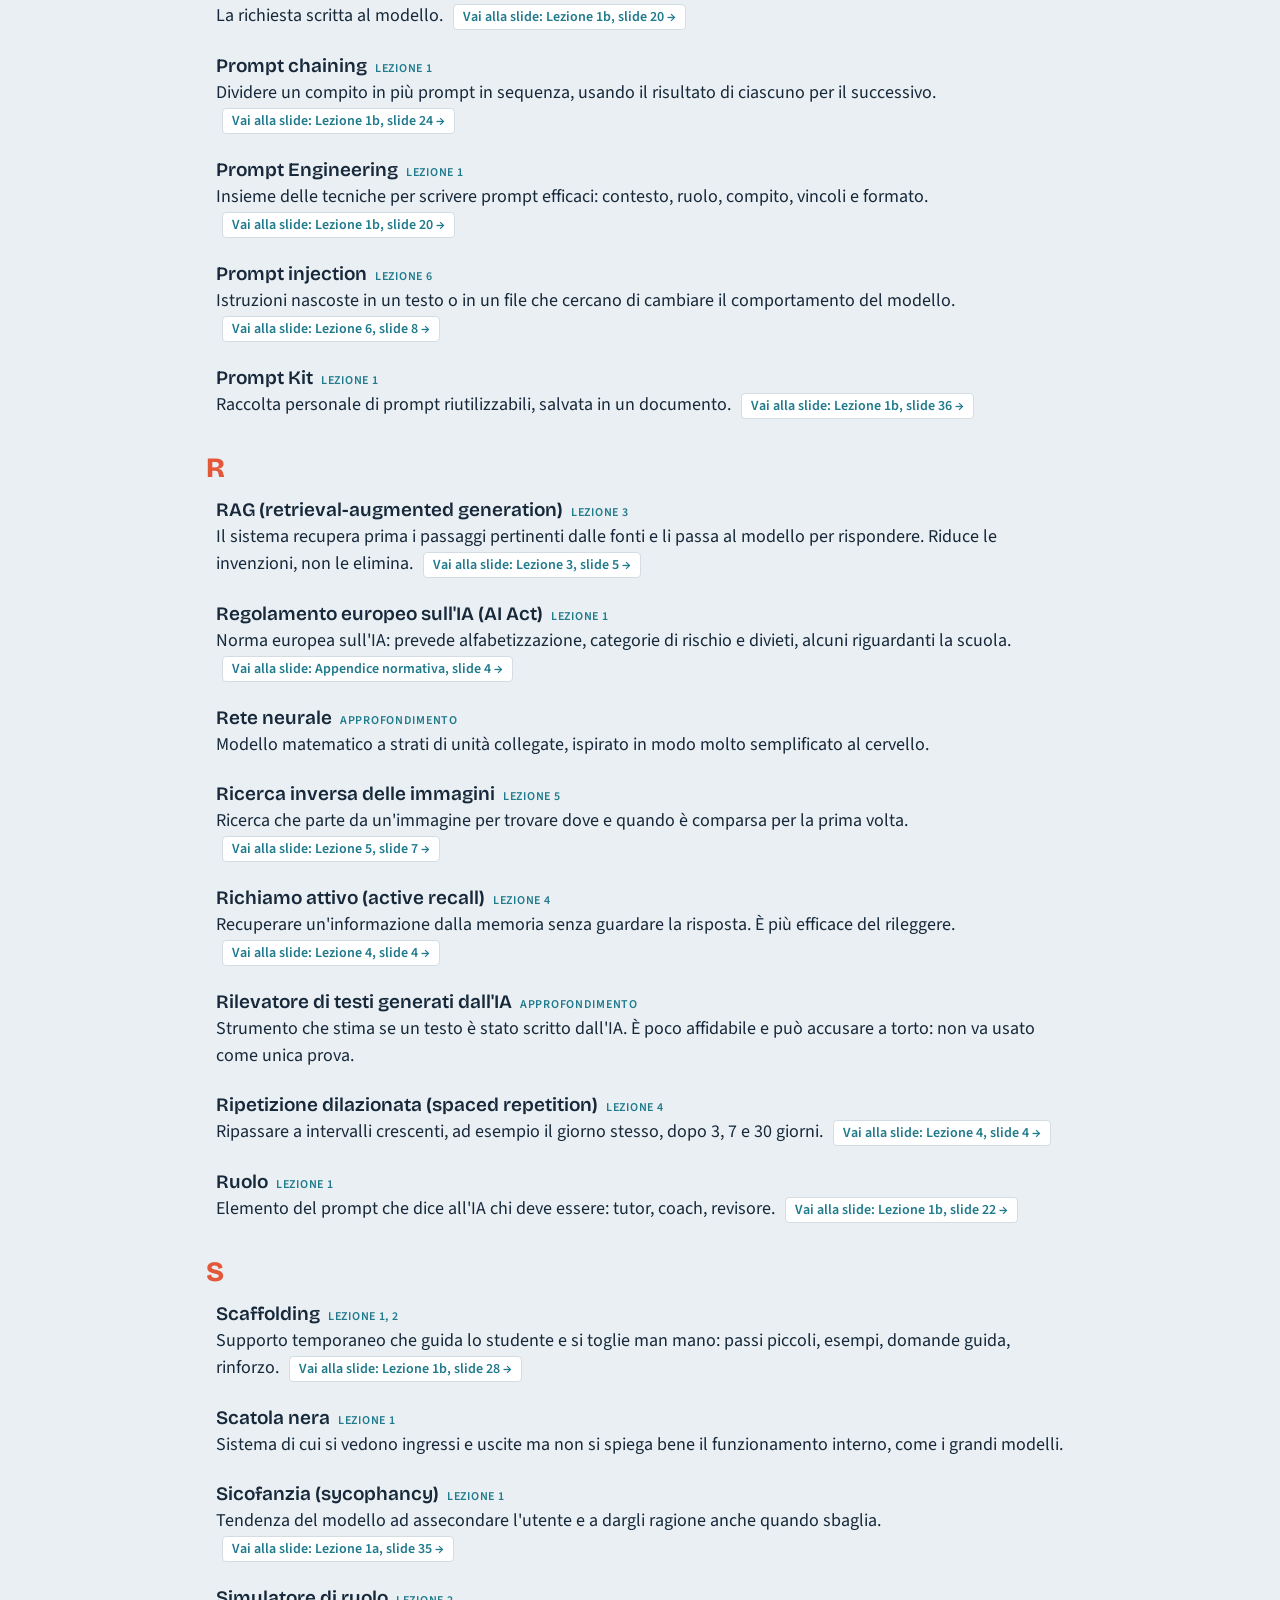
==== commit d03bbb53: "Add files via upload" ====
--- a/glossario.html
+++ b/glossario.html
@@ -237,7 +237,7 @@
 "Alfabetizzazione in materia di IA (art. 4)":["normativa",4],
 "Digital Omnibus":["normativa",4],
 "Policy di e-safety":["normativa",7],
-"Bias e allucinazione: la differenza":[1,41],
+"Bias e allucinazione: la differenza":["lezione-1a",41],
 "PEI (Piano Educativo Individualizzato)":[3,11],
 "GLO (Gruppo di Lavoro Operativo per l'inclusione)":[3,11],
 "Strumenti compensativi":[3,11],
@@ -248,122 +248,122 @@
 "Storia sociale":[3,17],
 "Sintesi vocale (text-to-speech)":[3,13],
 "Dettatura (riconoscimento vocale)":[3,16],
-"Top-p (nucleus sampling)":[1,52],
-"Top-k":[1,52],
-"Bias di rappresentazione":[1,39],
-"Bias storico":[1,39],
-"Bias di stereotipo":[1,39],
-"Bias linguistico e culturale":[1,39],
-"Bias di misurazione":[1,39],
-"Bias di conferma":[1,40],
-"Bias di ancoraggio":[1,40],
-"Antropomorfismo":[1,40],
+"Top-p (nucleus sampling)":["lezione-1b",7],
+"Top-k":["lezione-1b",7],
+"Bias di rappresentazione":["lezione-1a",39],
+"Bias storico":["lezione-1a",39],
+"Bias di stereotipo":["lezione-1a",39],
+"Bias linguistico e culturale":["lezione-1a",39],
+"Bias di misurazione":["lezione-1a",39],
+"Bias di conferma":["lezione-1a",40],
+"Bias di ancoraggio":["lezione-1a",40],
+"Antropomorfismo":["lezione-1a",40],
 "Misinformazione":[5,5],
 "Disinformazione":[5,5],
 "Malinformazione":[5,5],
 "Fake news":[5,5],
 "Ricerca inversa delle immagini":[5,7],
-"Parametri":[1,27],
-"Assistente IA":[1,20],
-"Assistente generalista e specializzato":[1,21],
-"ChatGPT":[1,24],
-"Claude":[1,24],
-"Microsoft Copilot":[1,24],
-"Perplexity":[1,24],
-"Le Chat (Mistral)":[1,24],
-"Agente":[1,23],
-"Automation bias":[1,40],
-"Catena di pensiero (chain of thought)":[1,69],
+"Parametri":["lezione-1a",27],
+"Assistente IA":["lezione-1a",20],
+"Assistente generalista e specializzato":["lezione-1a",21],
+"ChatGPT":["lezione-1a",24],
+"Claude":["lezione-1a",24],
+"Microsoft Copilot":["lezione-1a",24],
+"Perplexity":["lezione-1a",24],
+"Le Chat (Mistral)":["lezione-1a",24],
+"Agente":["lezione-1a",23],
+"Automation bias":["lezione-1a",40],
+"Catena di pensiero (chain of thought)":["lezione-1b",24],
 "Contenuto sintetico / deepfake":[5,7],
-"Data di addestramento (knowledge cutoff)":[1,36],
-"Delega cognitiva (cognitive offloading)":[1,61],
+"Data di addestramento (knowledge cutoff)":["lezione-1a",36],
+"Delega cognitiva (cognitive offloading)":["lezione-1b",16],
 "Difficoltà desiderabili":[4,5],
 "Effetto generazione":[4,5],
 "Fine-tuning":[3,5],
 "GDPR (General Data Protection Regulation)":["normativa",3],
-"Human-in-the-Loop":[1,57],
-"IA generativa":[1,3],
+"Human-in-the-Loop":["lezione-1b",12],
+"IA generativa":["lezione-1a",3],
 "Illusione di padronanza":[4,5],
-"In / on / out of the loop":[1,59],
+"In / on / out of the loop":["lezione-1b",14],
 "Interleaving":[4,5],
 "Jailbreak":[6,8],
 "Lettura laterale":[5,5],
-"Lost in the middle":[1,32],
+"Lost in the middle":["lezione-1a",32],
 
-"Pattern (schema)":[1,26],
-"Prompt chaining":[1,69],
+"Pattern (schema)":["lezione-1a",26],
+"Prompt chaining":["lezione-1b",24],
 "Prompt injection":[6,8],
 "RAG (retrieval-augmented generation)":[3,5],
 "Regolamento europeo sull'IA (AI Act)":["normativa",4],
-"Sicofanzia (sycophancy)":[1,35],
-"Temperatura":[1,47],
-"Token":[1,29],
+"Sicofanzia (sycophancy)":["lezione-1a",35],
+"Temperatura":["lezione-1b",2],
+"Token":["lezione-1a",29],
 "UDL (Universal Design for Learning)":[3,7],
 "Verifica incrociata":[5,5],
-"Zona di sviluppo prossimale":[1,75],
-"Addestramento":[1,25],
-"AI Literacy":[1,19],
-"Allucinazione":[1,34],
+"Zona di sviluppo prossimale":["lezione-1b",30],
+"Addestramento":["lezione-1a",25],
+"AI Literacy":["lezione-1a",19],
+"Allucinazione":["lezione-1a",34],
 "Audio Overview (panoramica audio)":[4,6],
 "Autovalutazione":[4,6],
 "BES (Bisogni Educativi Speciali)":[3,10],
-"Bias":[1,37],
+"Bias":["lezione-1a",37],
 "Caccia all'errore":[2,6],
 "Canvas (Gemini Canvas)":[2,4],
-"Chat":[1,21],
+"Chat":["lezione-1a",21],
 "Citazione (nelle fonti)":[3,4],
 "Collaudo":[6,7],
-"Compito":[1,67],
-"Contesto":[1,67],
+"Compito":["lezione-1b",22],
+"Contesto":["lezione-1b",22],
 "Deep Research":[5,8],
 "Dialogo socratico":[6,3],
 "Distrattore":[4,7],
 "DSA (Disturbi Specifici dell'Apprendimento)":[3,10],
-"Ecosistema Gemini":[1,16],
+"Ecosistema Gemini":["lezione-1a",16],
 "Escape room didattica":[2,6],
 "Fact-checking":[5,10],
 "Feedback immediato":[2,4],
-"Few-shot":[1,68],
-"Finestra di contesto":[1,31],
+"Few-shot":["lezione-1b",23],
+"Finestra di contesto":["lezione-1a",31],
 "Flashcard":[2,4],
 "Fonte":[3,4],
-"Formato":[1,67],
-"Gem":[1,16],
-"Gemini":[1,16],
-"Gemini Storybook":[1,16],
+"Formato":["lezione-1b",22],
+"Gem":["lezione-1a",16],
+"Gemini":["lezione-1a",16],
+"Gemini Storybook":["lezione-1a",16],
 "Glossario (di NotebookLM)":[3,9],
 "Google AI Studio":[2,14],
 "Guida allo studio":[3,6],
 "Infografica":[3,7],
 "Istruzioni di sistema (system instructions)":[6,3],
-"Learning by Doing":[1,6],
+"Learning by Doing":["lezione-1a",6],
 "Learning path":[2,13],
-"LLM (modello linguistico di grandi dimensioni)":[1,3],
+"LLM (modello linguistico di grandi dimensioni)":["lezione-1a",3],
 "Mappa mentale":[3,7],
 "Metacognizione":[4,3],
-"Multimodale":[1,20],
-"Non deterministico":[1,46],
+"Multimodale":["lezione-1a",20],
+"Non deterministico":["lezione-1b",1],
 "NotebookLM":[3,8],
 "PDP (Piano Didattico Personalizzato)":[3,10],
-"Pianificatore di Studio":[1,80],
-"Privacy":[1,82],
-"Prompt":[1,65],
-"Prompt Engineering":[1,65],
-"Prompt Kit":[1,81],
+"Pianificatore di Studio":["lezione-1b",35],
+"Privacy":["lezione-1b",37],
+"Prompt":["lezione-1b",20],
+"Prompt Engineering":["lezione-1b",20],
+"Prompt Kit":["lezione-1b",36],
 "Richiamo attivo (active recall)":[4,4],
 "Ripetizione dilazionata (spaced repetition)":[4,4],
-"Ruolo":[1,67],
-"Scaffolding":[1,73],
+"Ruolo":["lezione-1b",22],
+"Scaffolding":["lezione-1b",28],
 "Simulatore di ruolo":[2,17],
 "Source-grounded":[3,4],
 "Specchio metacognitivo":[4,8],
 "Storia a bivio":[2,16],
-"Studente-tipo":[1,17],
+"Studente-tipo":["lezione-1a",17],
 "Tassonomia di Bloom":[2,10],
 "Tutor socratico":[6,5],
-"Vincoli":[1,67],
-"One-shot":[1,68],
-"Zero-shot":[1,68],
+"Vincoli":["lezione-1b",22],
+"One-shot":["lezione-1b",23],
+"Zero-shot":["lezione-1b",23],
 };
 T.sort(function(a,b){ return a[0].localeCompare(b[0], "it"); });
 function slug(s){ return s.toLowerCase().normalize("NFD").replace(/[̀-ͯ]/g, "").replace(/[^a-z0-9]+/g, "-").replace(/^-|-$/g, ""); }
@@ -377,7 +377,7 @@
     if (c !== cur) { if (cur) out += "</dl>"; out += '<h2 id="l-' + c + '">' + c + "</h2><dl>"; cur = c; }
     var id = slug(t[0]), ln = LINK[t[0]];
     out += '<div id="t-' + id + '"><dt>' + t[0] + "<small>" + (["Corso", "Approfondimento", "Normativa"].indexOf(t[2]) > -1 ? t[2] : "Lezione " + t[2]) + "</small></dt><dd>" + t[1] +
-      (ln ? ' <a class="gl-go" data-t="' + id + '" data-n="' + t[0].replace(/"/g, "") + '" href="' + (typeof ln[0] === "string" ? ln[0] : "lezione-" + ln[0]) + '.html#' + ln[1] + '">Vai alla slide: ' + (typeof ln[0] === "string" ? "Appendice normativa" : "Lezione " + ln[0]) + ", slide " + ln[1] + " &rarr;</a>" : "") + "</dd></div>";
+      (ln ? ' <a class="gl-go" data-t="' + id + '" data-n="' + t[0].replace(/"/g, "") + '" href="' + (typeof ln[0] === "string" ? ln[0] : "lezione-" + ln[0]) + '.html#' + ln[1] + '">Vai alla slide: ' + (typeof ln[0] === "string" ? (ln[0].indexOf("lezione-") === 0 ? "Lezione " + ln[0].slice(8) : "Appendice normativa") : "Lezione " + ln[0]) + ", slide " + ln[1] + " &rarr;</a>" : "") + "</dd></div>";
   });
   if (cur) out += "</dl>";
   document.getElementById("gl").innerHTML = out || "<p>Nessun termine trovato.</p>";
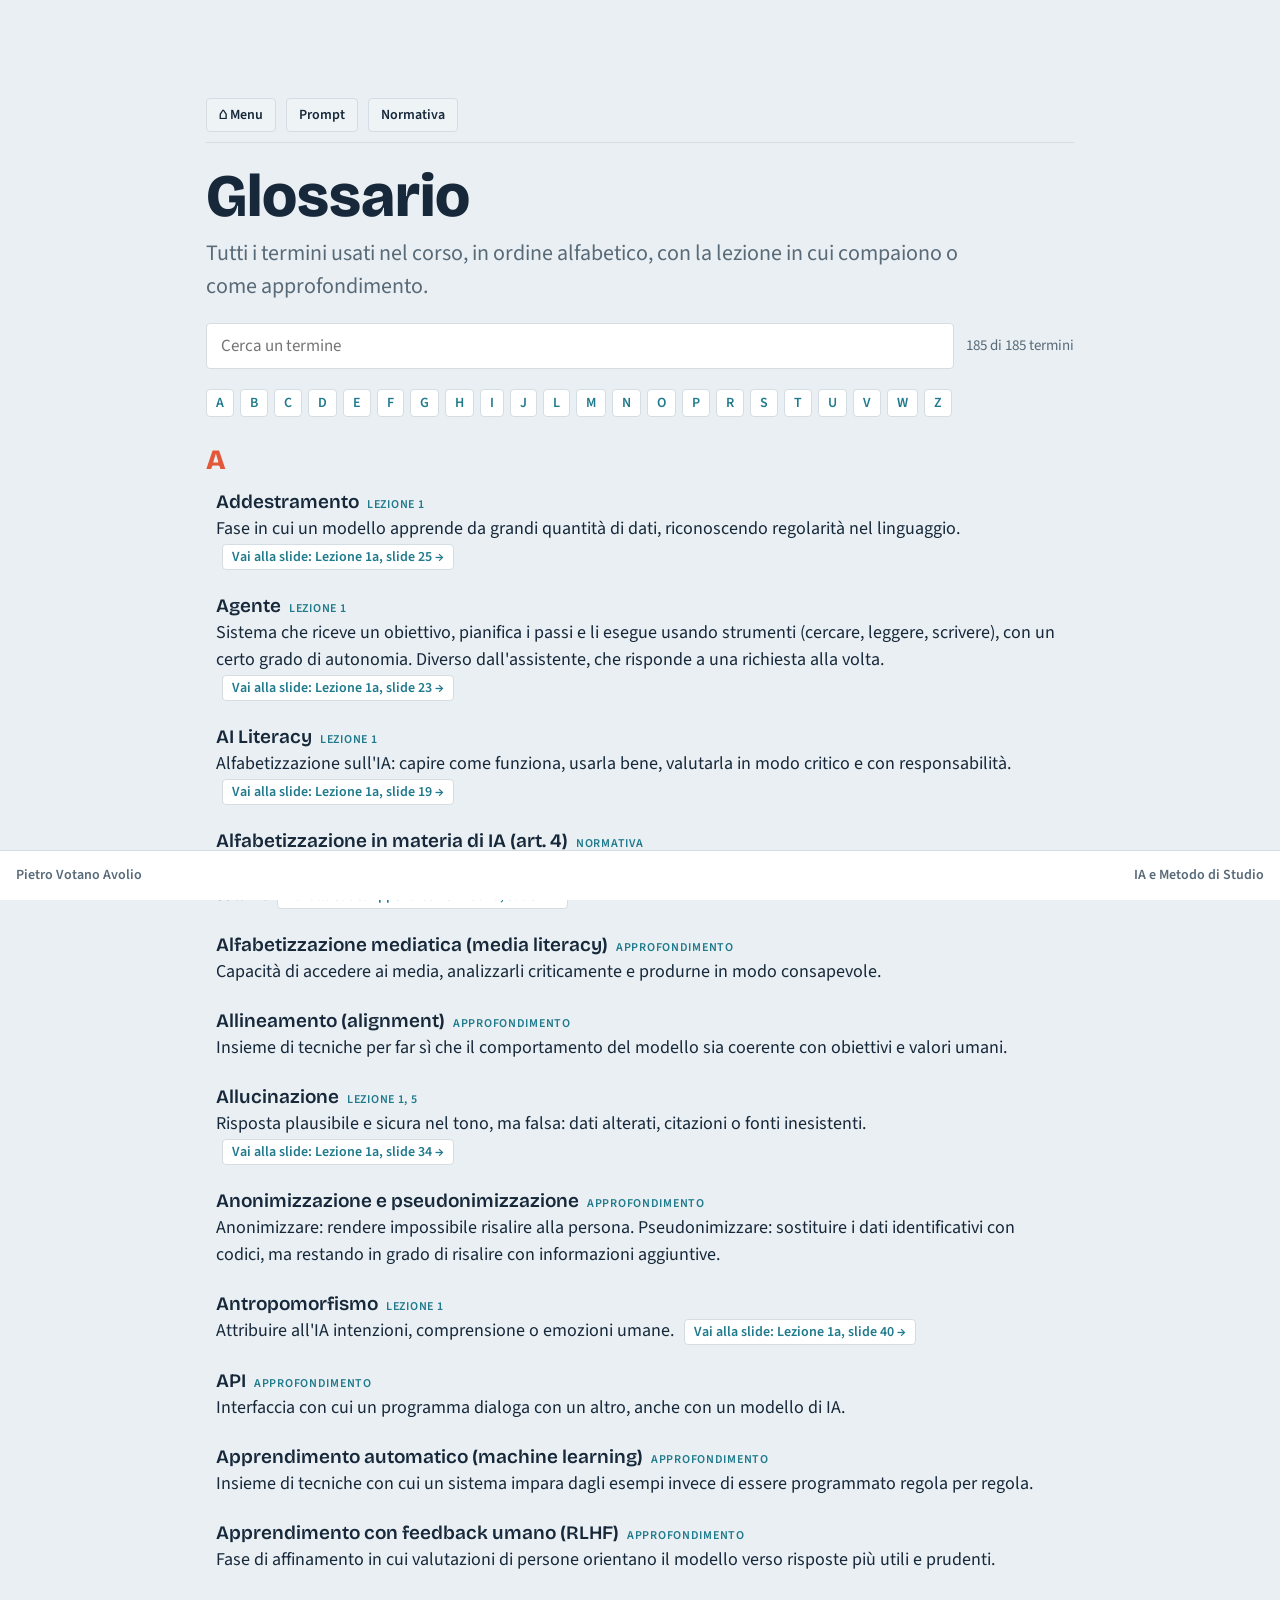
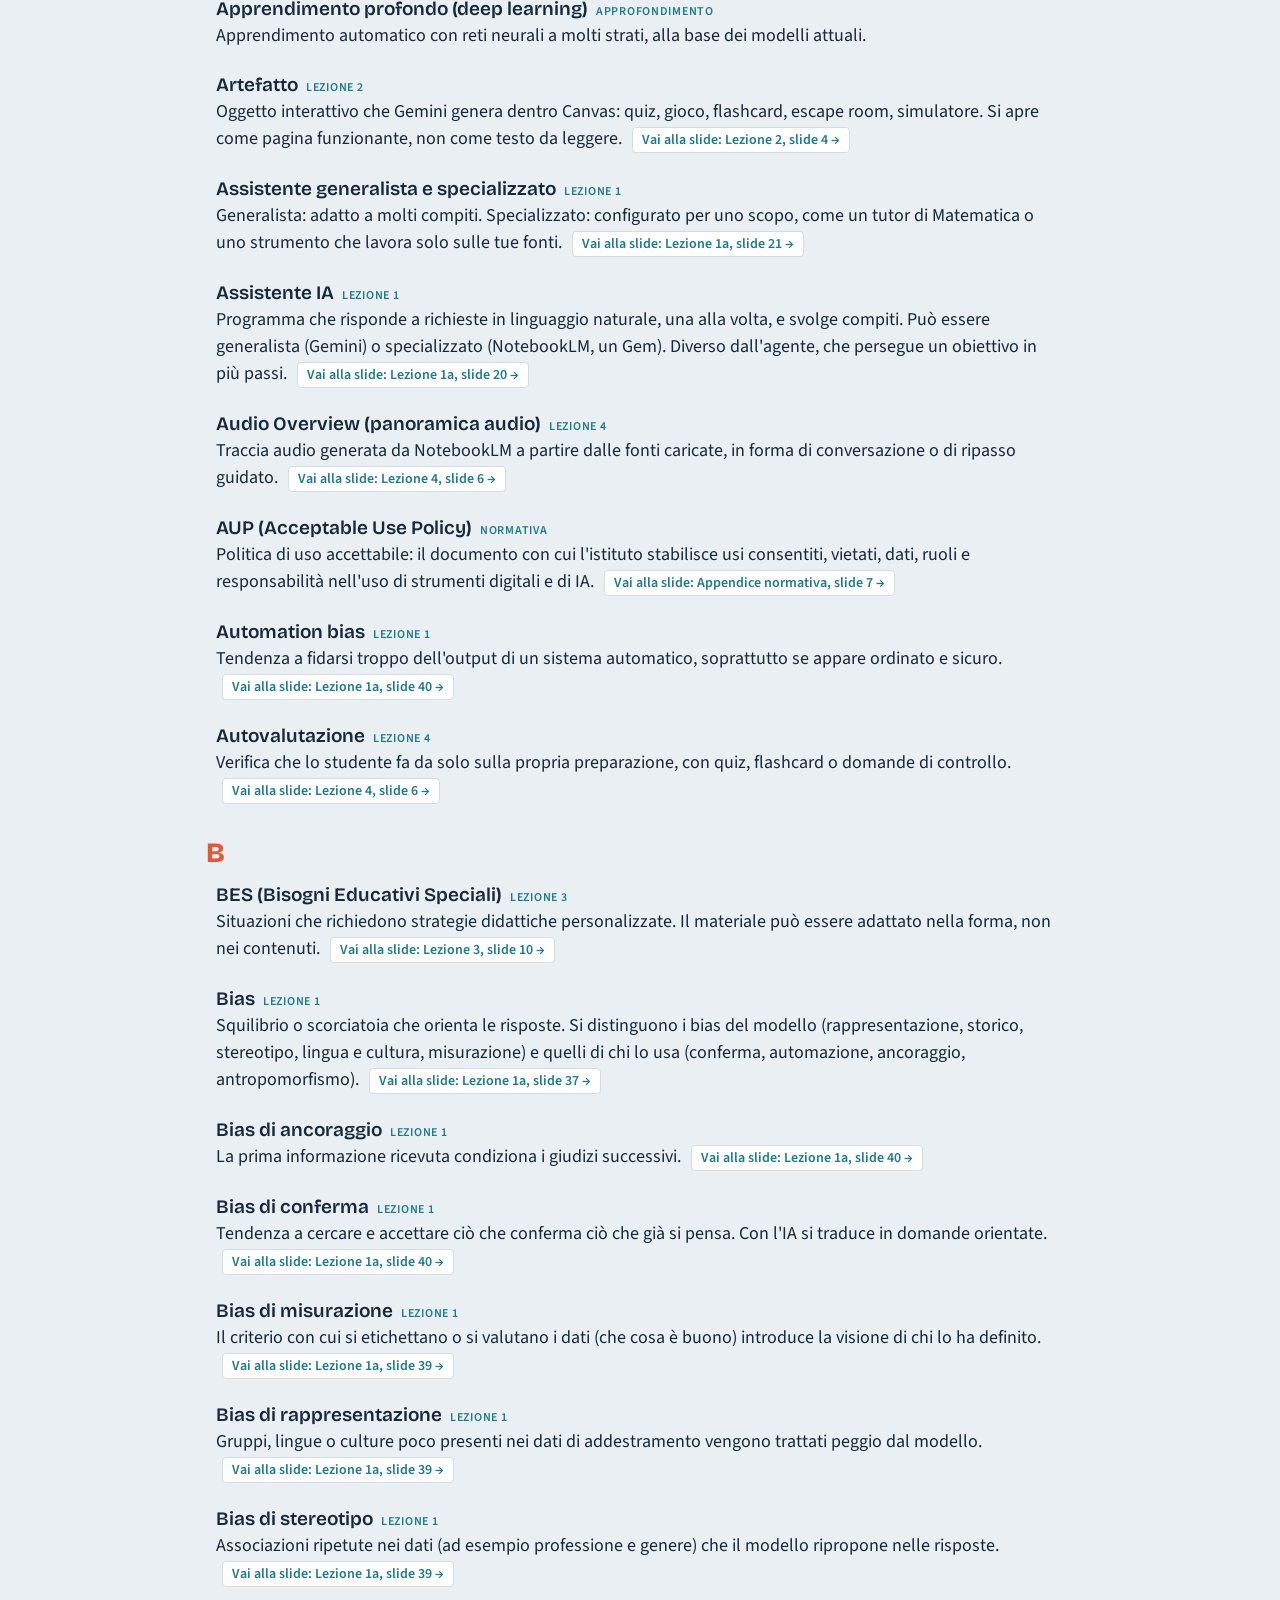
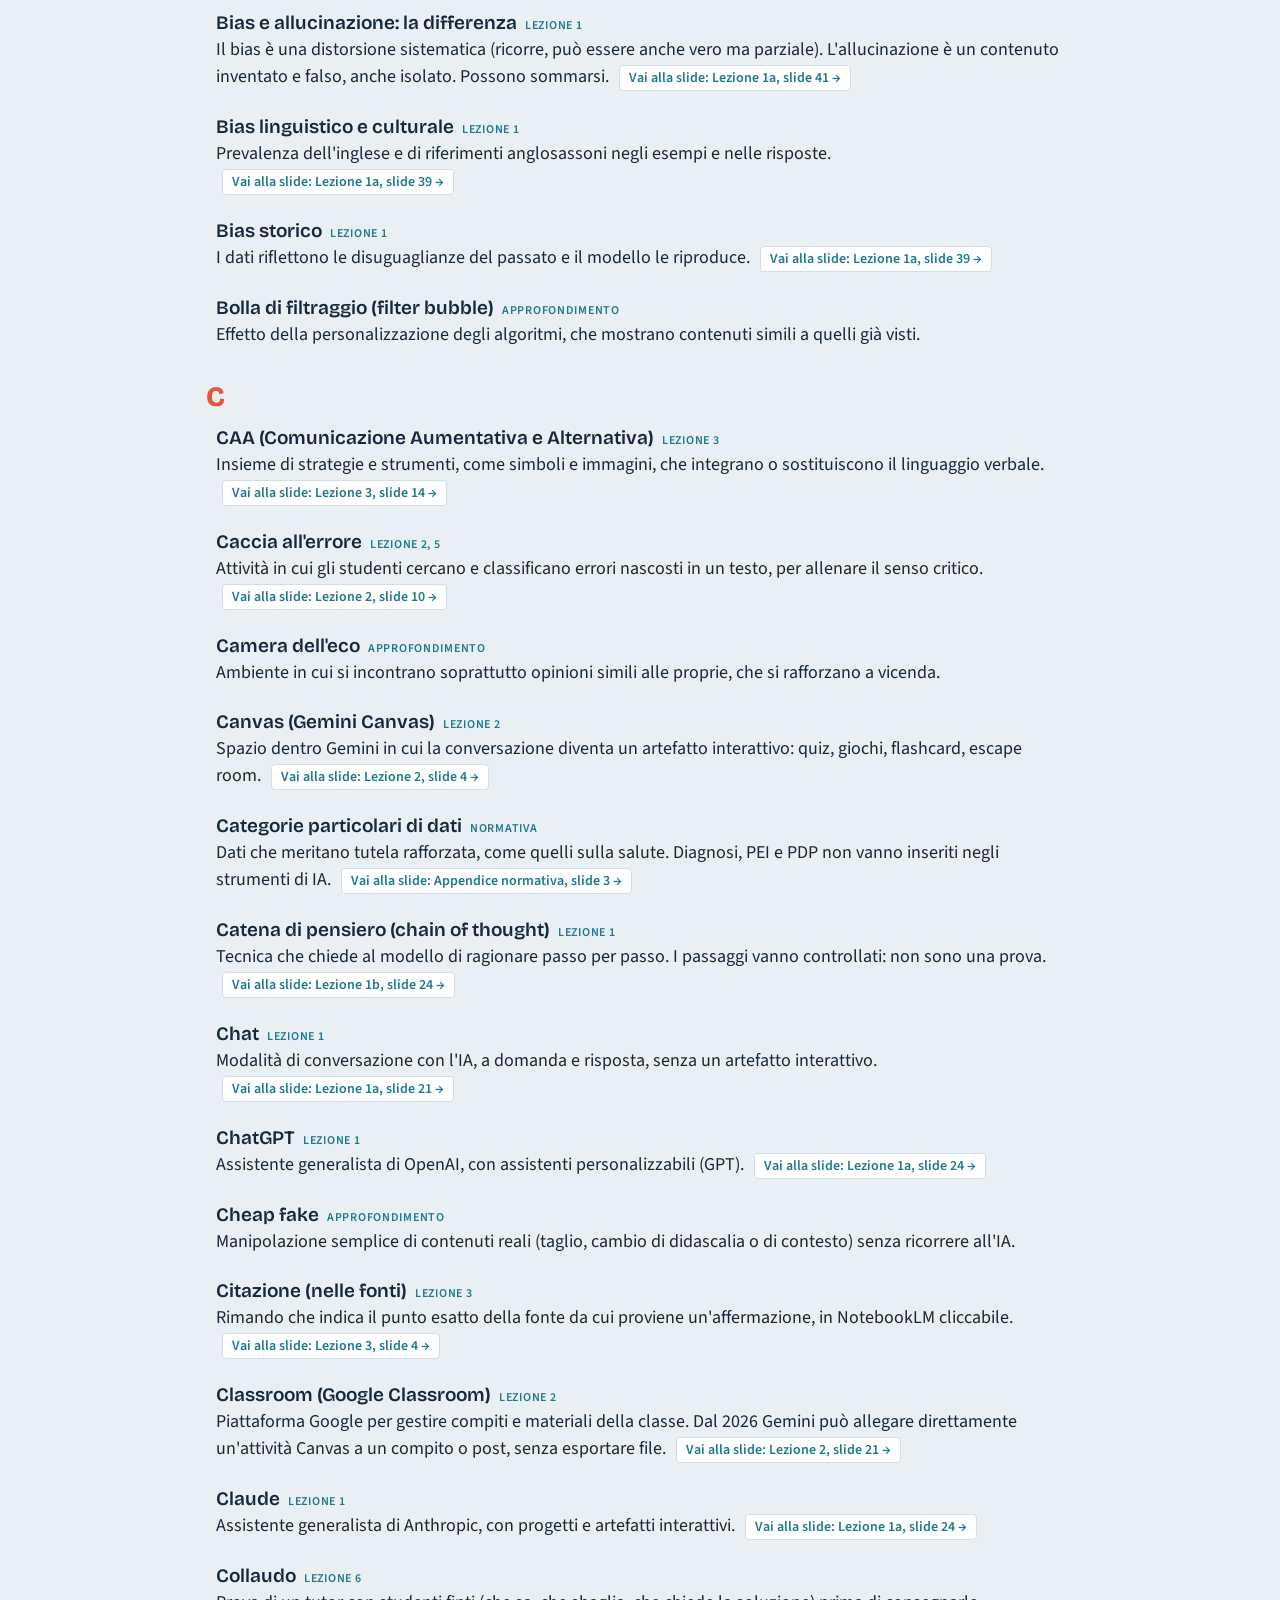
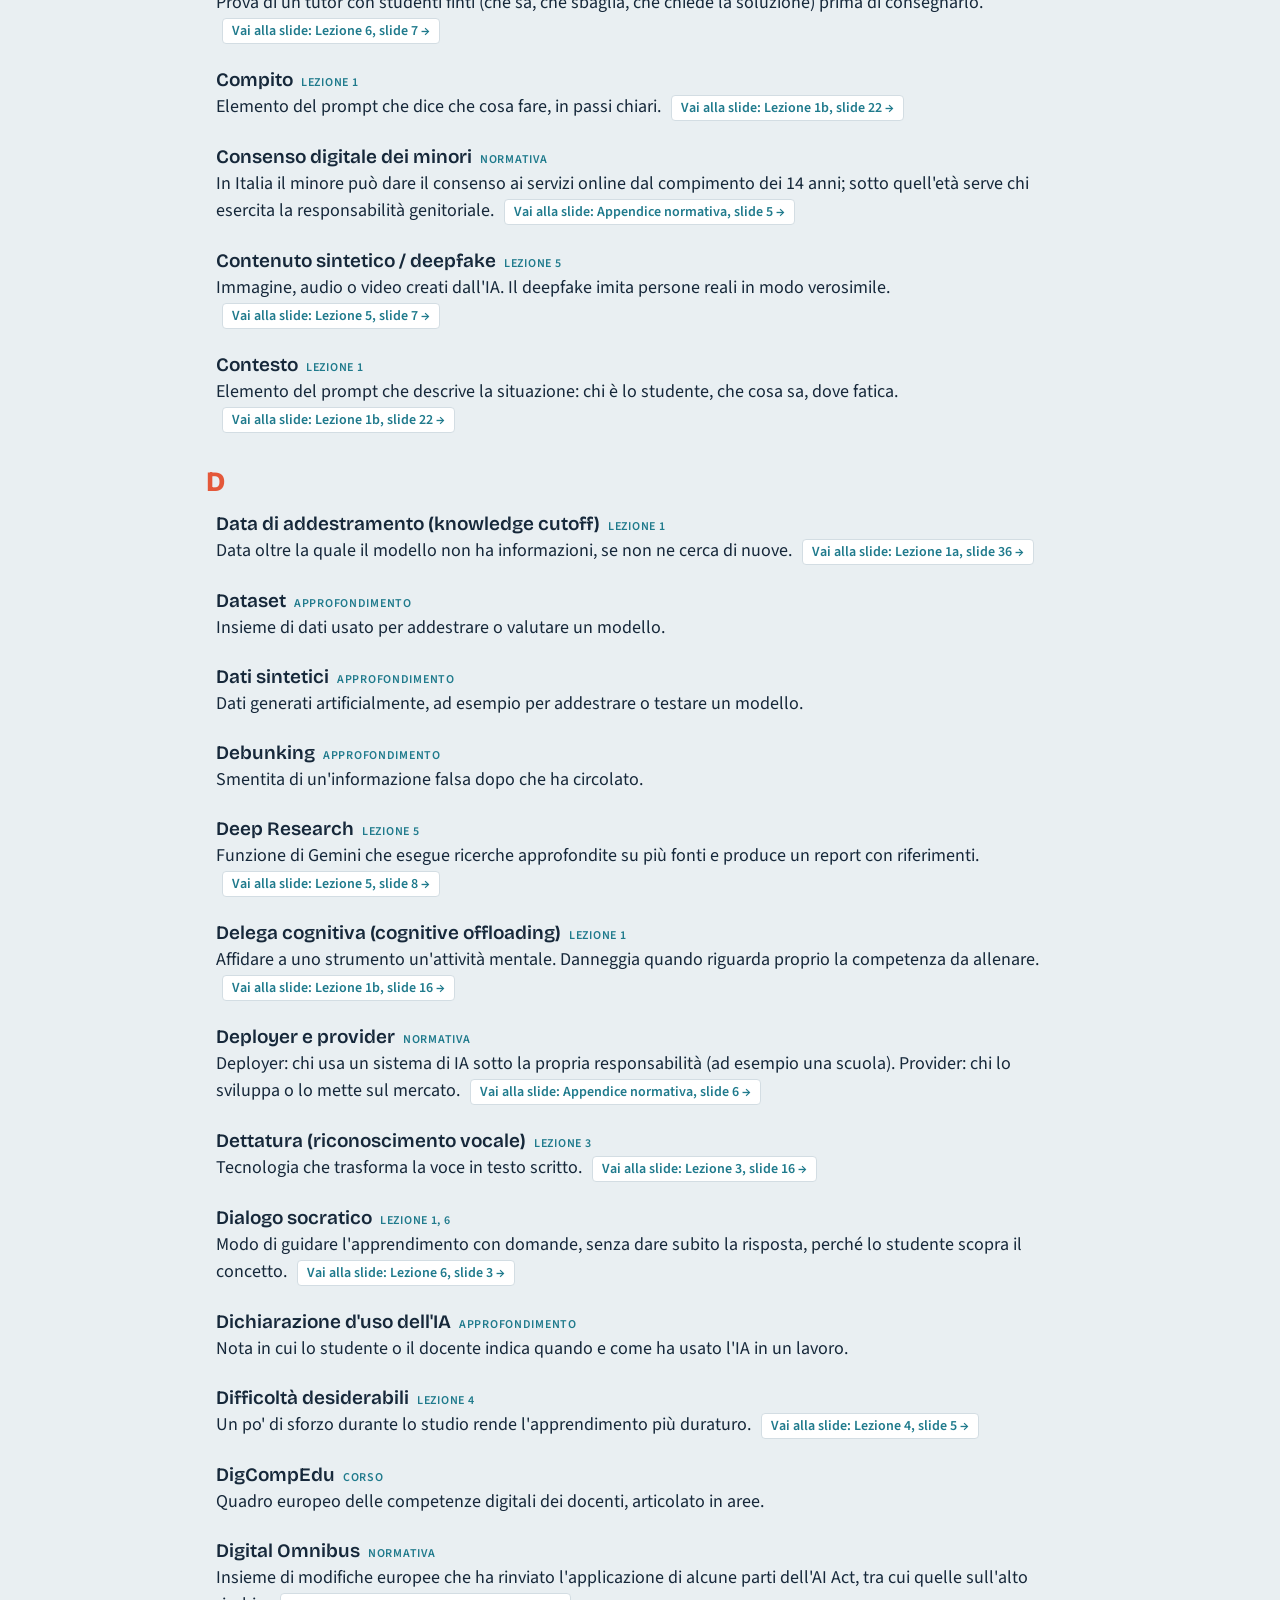
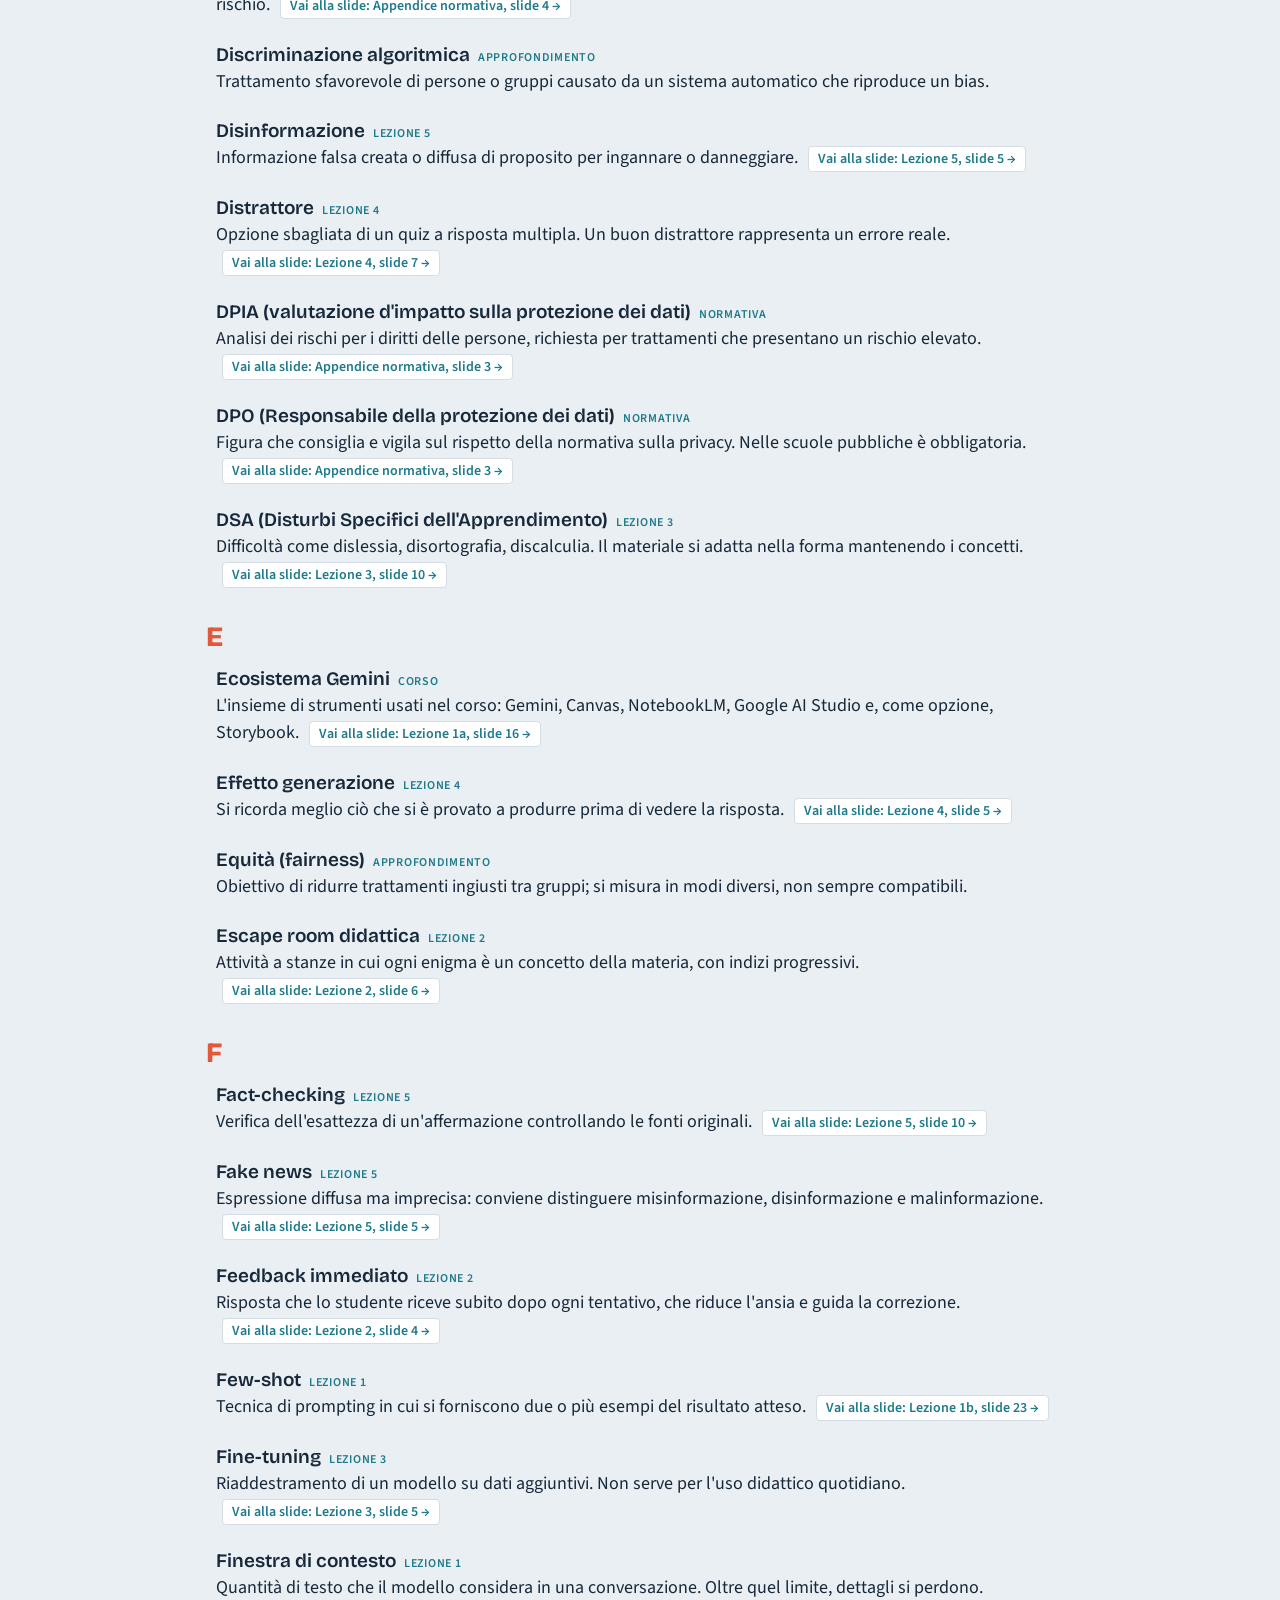
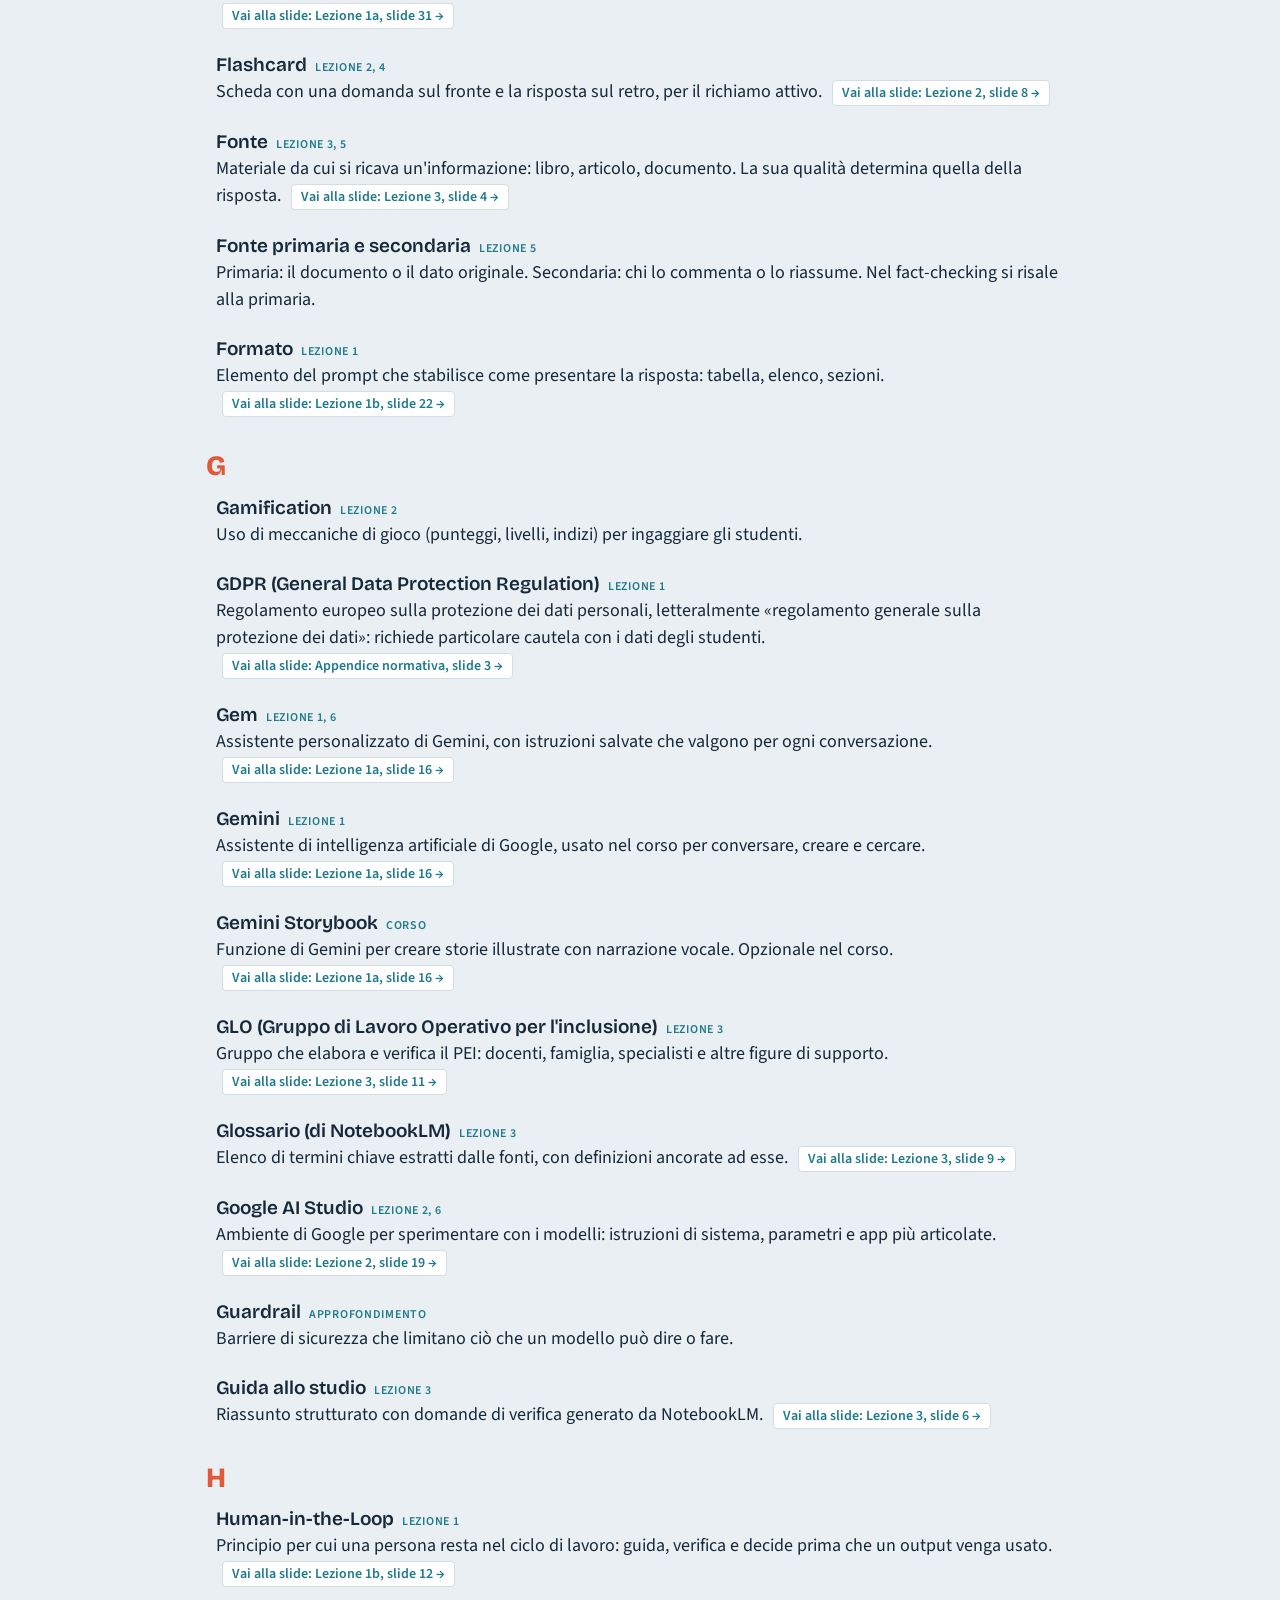
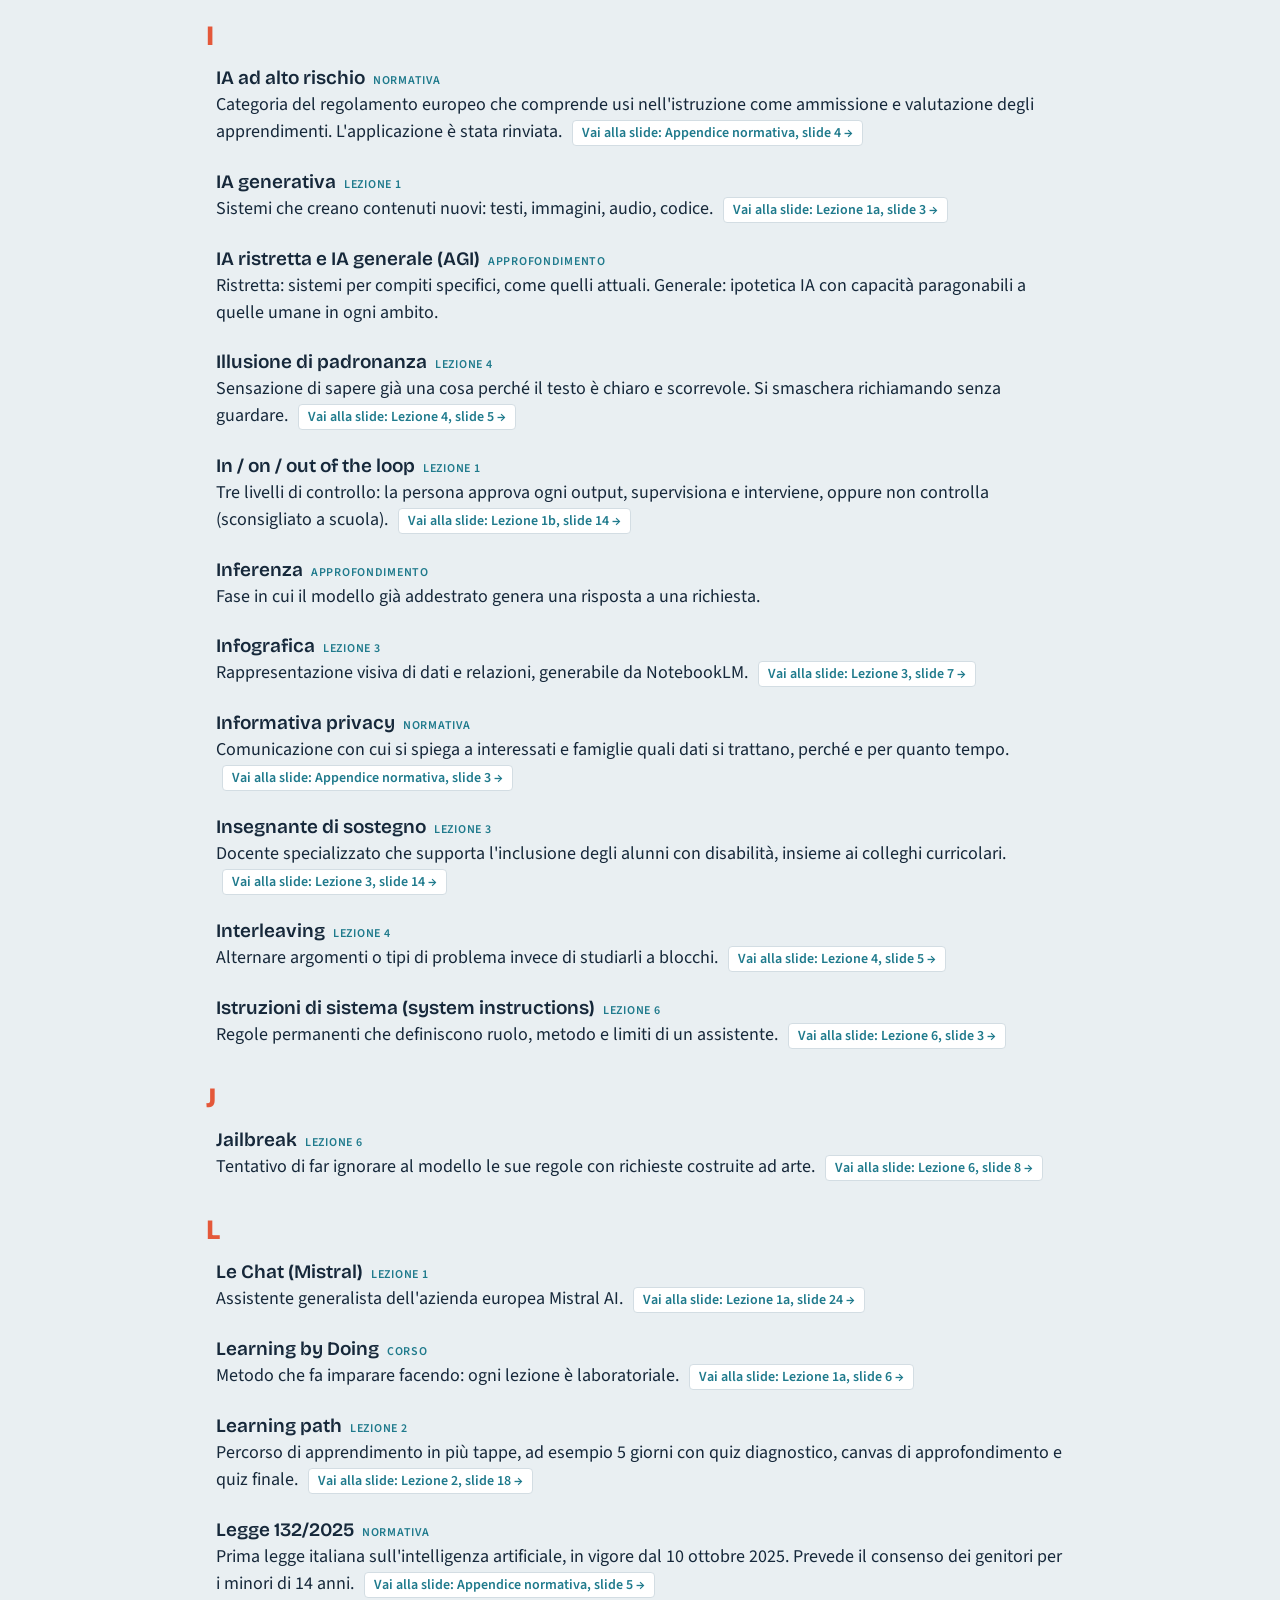
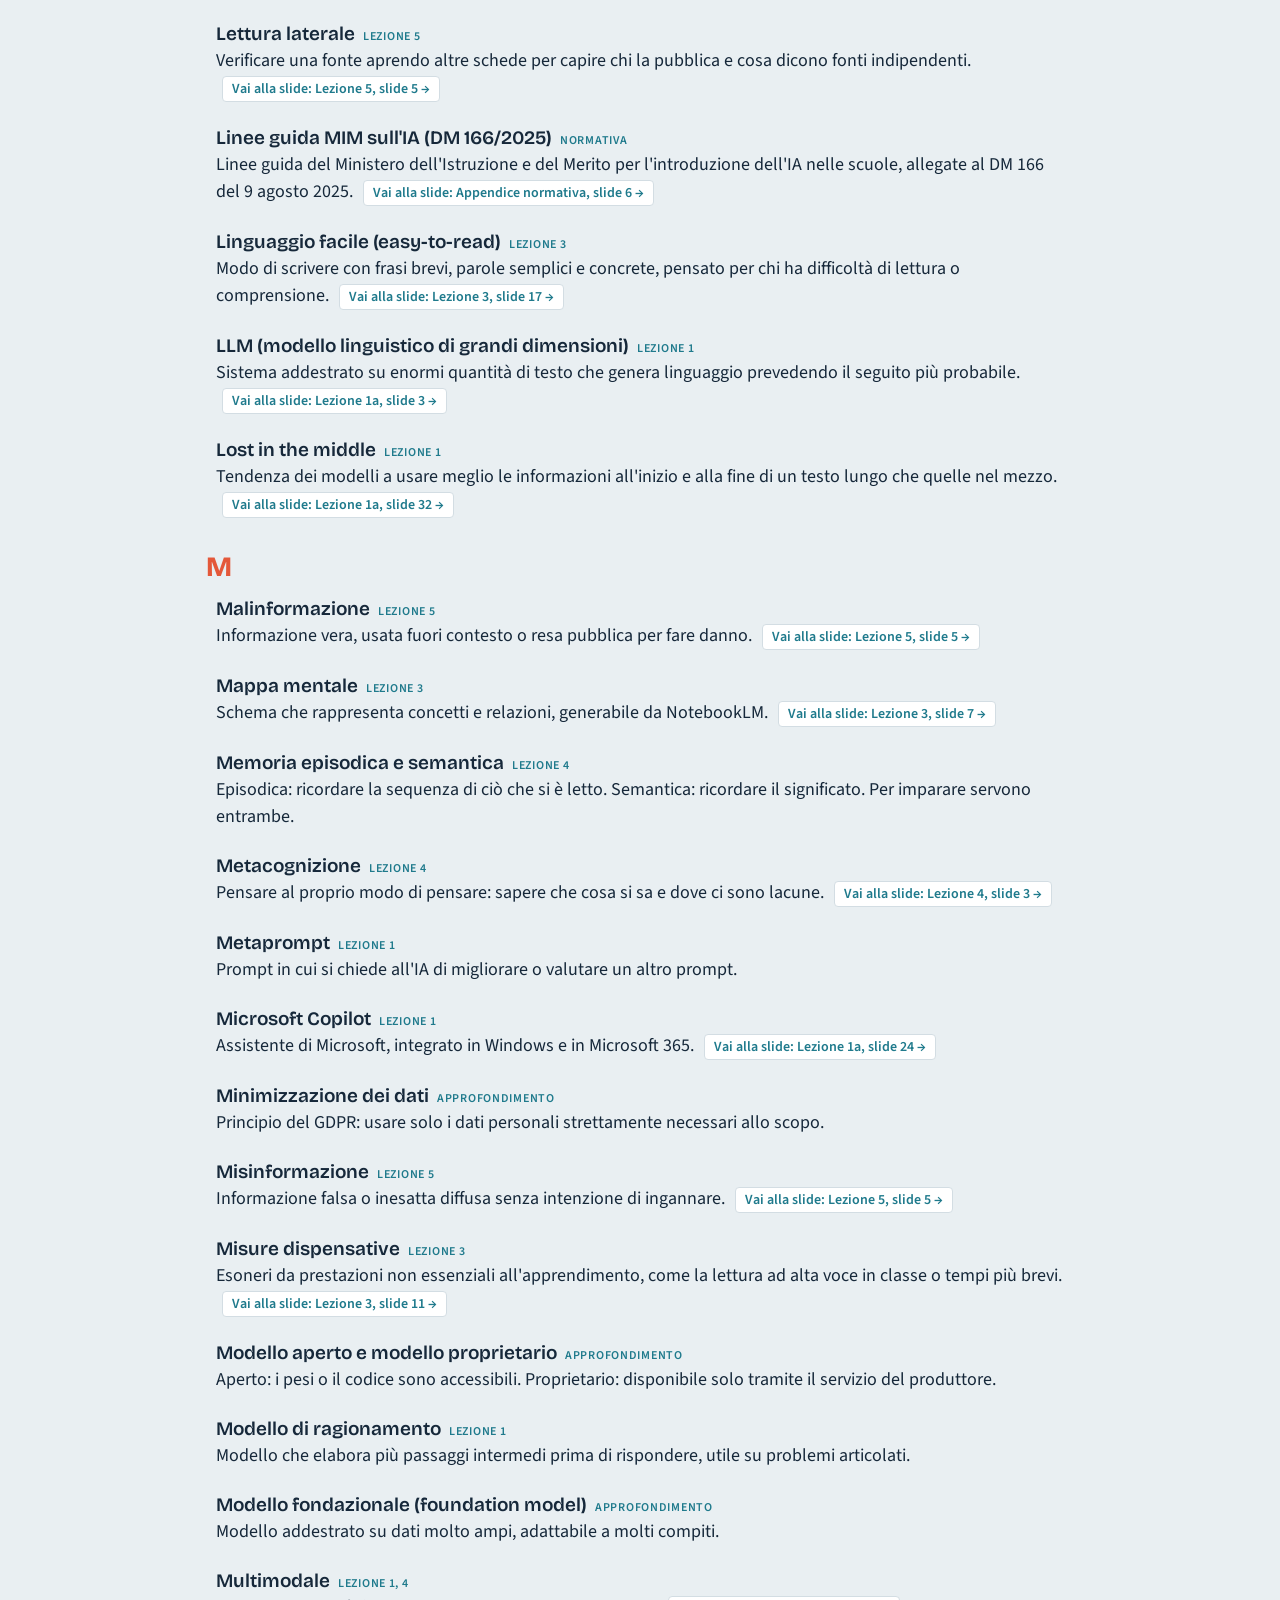
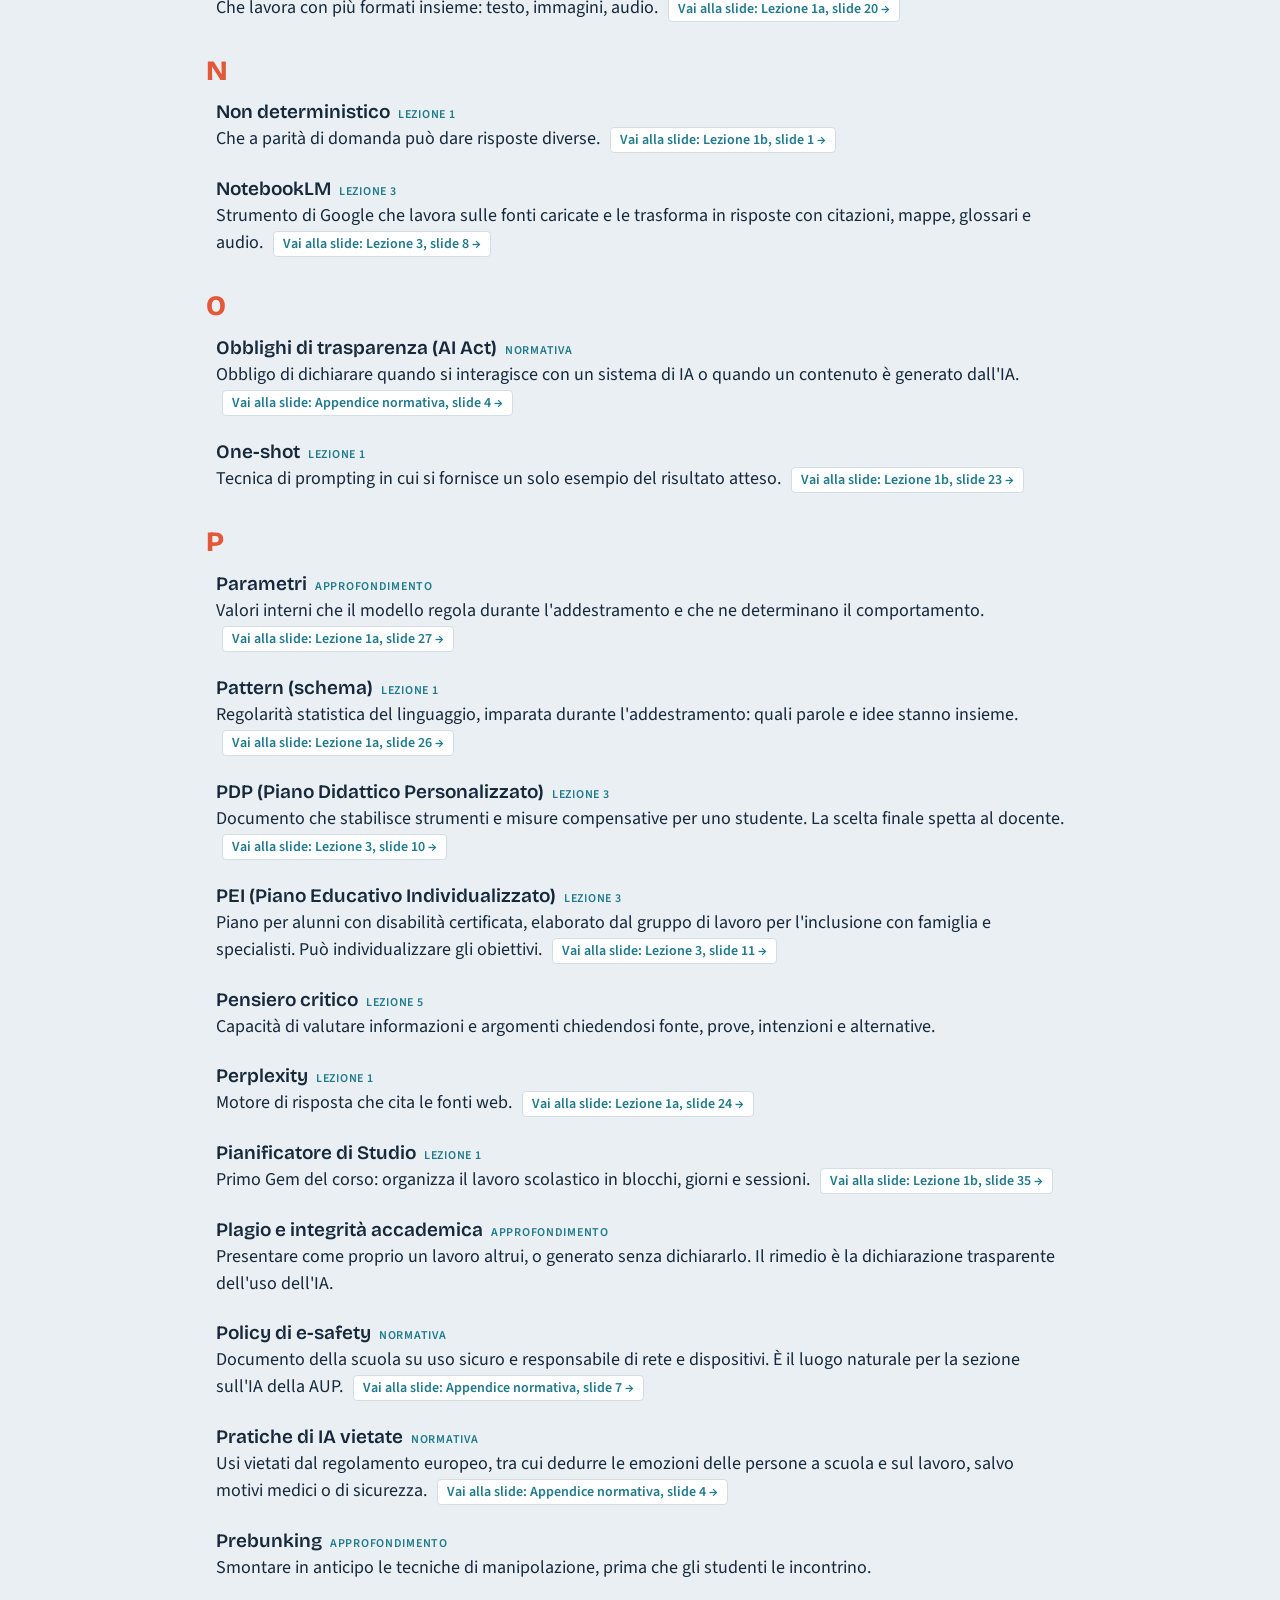
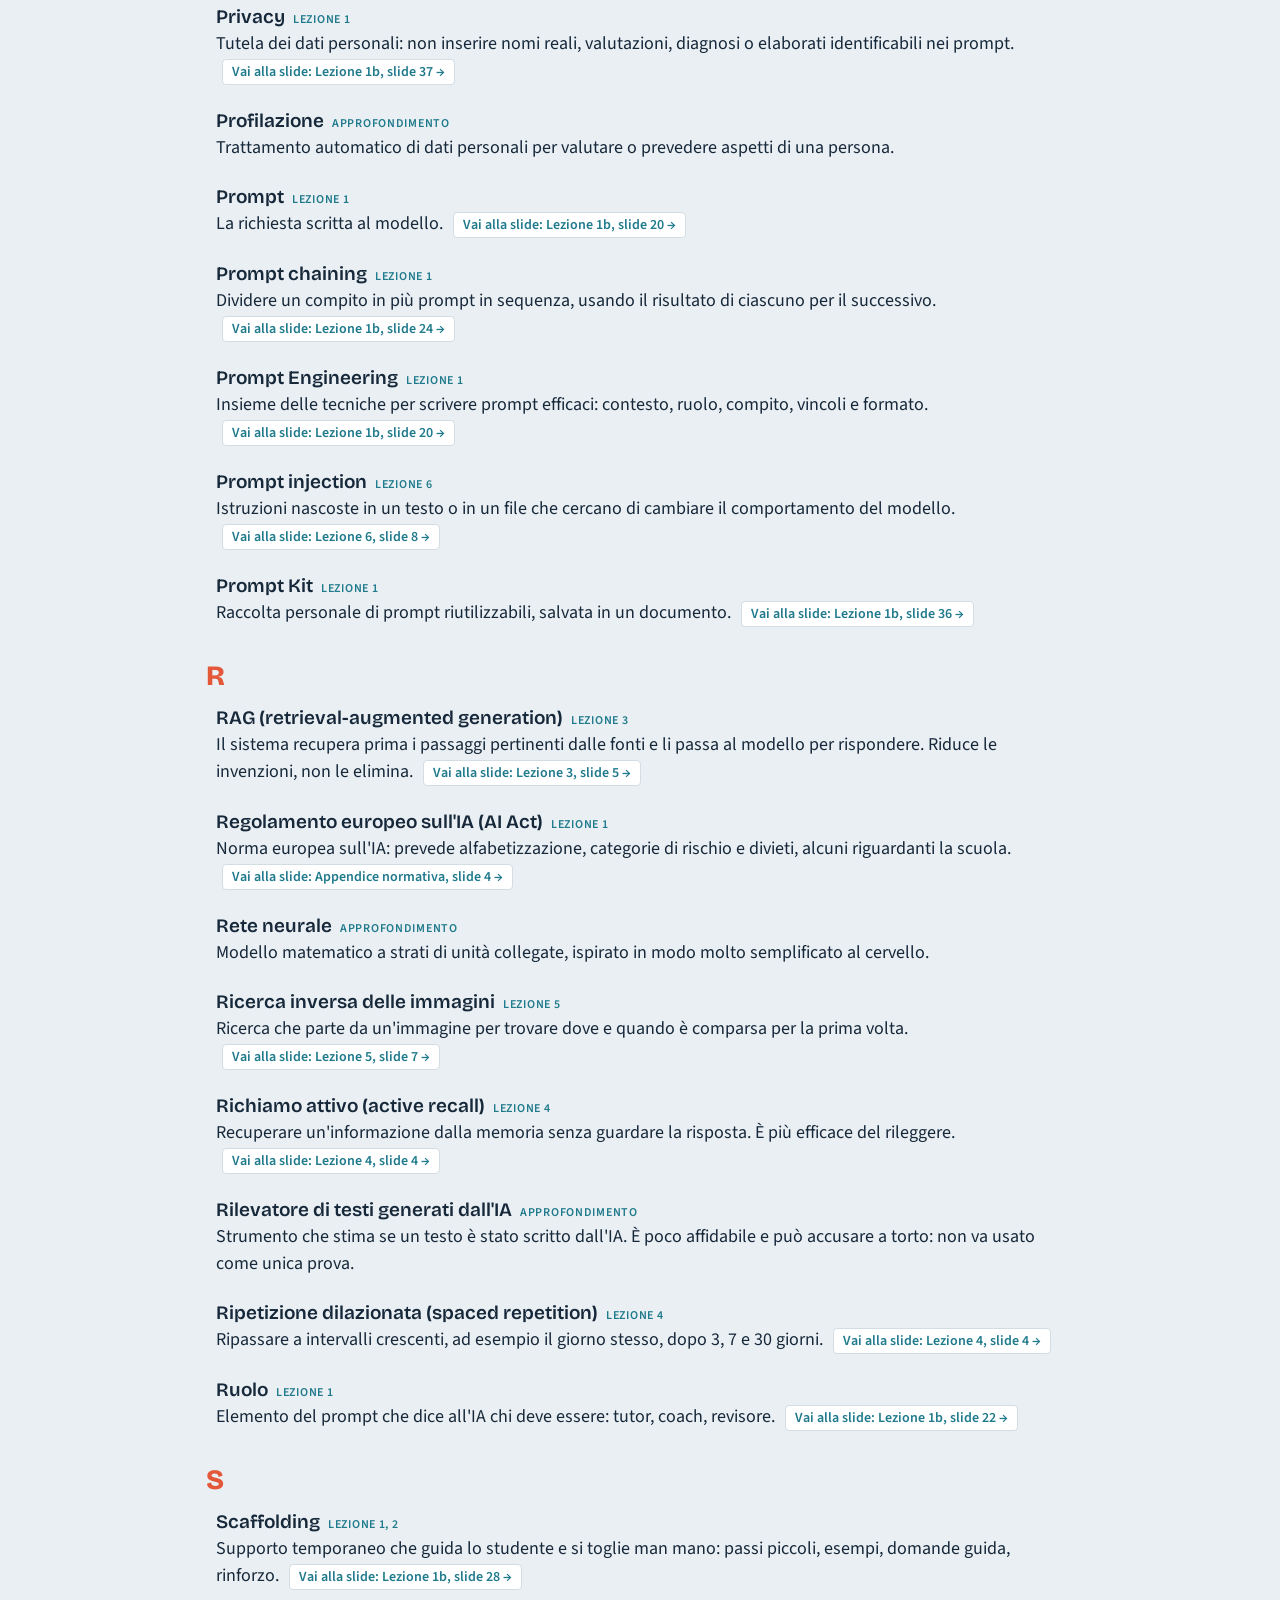
==== commit 5c9f6749: "Add files via upload" ====
--- a/glossario.html
+++ b/glossario.html
@@ -151,6 +151,8 @@
 ["Bias","Squilibrio o scorciatoia che orienta le risposte. Si distinguono i bias del modello (rappresentazione, storico, stereotipo, lingua e cultura, misurazione) e quelli di chi lo usa (conferma, automazione, ancoraggio, antropomorfismo).","1"],
 ["Caccia all'errore","Attività in cui gli studenti cercano e classificano errori nascosti in un testo, per allenare il senso critico.","2, 5"],
 ["Canvas (Gemini Canvas)","Spazio dentro Gemini in cui la conversazione diventa un artefatto interattivo: quiz, giochi, flashcard, escape room.","2"],
+["Artefatto","Oggetto interattivo che Gemini genera dentro Canvas: quiz, gioco, flashcard, escape room, simulatore. Si apre come pagina funzionante, non come testo da leggere.","2"],
+["Classroom (Google Classroom)","Piattaforma Google per gestire compiti e materiali della classe. Dal 2026 Gemini può allegare direttamente un'attività Canvas a un compito o post, senza esportare file.","2"],
 ["Chat","Modalità di conversazione con l'IA, a domanda e risposta, senza un artefatto interattivo.","1"],
 ["Citazione (nelle fonti)","Rimando che indica il punto esatto della fonte da cui proviene un'affermazione, in NotebookLM cliccabile.","3"],
 ["Collaudo","Prova di un tutor con studenti finti (che sa, che sbaglia, che chiede la soluzione) prima di consegnarlo.","6"],
@@ -308,8 +310,10 @@
 "Autovalutazione":[4,6],
 "BES (Bisogni Educativi Speciali)":[3,10],
 "Bias":["lezione-1a",37],
-"Caccia all'errore":[2,6],
+"Caccia all'errore":[2,10],
 "Canvas (Gemini Canvas)":[2,4],
+"Artefatto":[2,4],
+"Classroom (Google Classroom)":[2,21],
 "Chat":["lezione-1a",21],
 "Citazione (nelle fonti)":[3,4],
 "Collaudo":[6,7],
@@ -325,19 +329,19 @@
 "Feedback immediato":[2,4],
 "Few-shot":["lezione-1b",23],
 "Finestra di contesto":["lezione-1a",31],
-"Flashcard":[2,4],
+"Flashcard":[2,8],
 "Fonte":[3,4],
 "Formato":["lezione-1b",22],
 "Gem":["lezione-1a",16],
 "Gemini":["lezione-1a",16],
 "Gemini Storybook":["lezione-1a",16],
 "Glossario (di NotebookLM)":[3,9],
-"Google AI Studio":[2,14],
+"Google AI Studio":[2,19],
 "Guida allo studio":[3,6],
 "Infografica":[3,7],
 "Istruzioni di sistema (system instructions)":[6,3],
 "Learning by Doing":["lezione-1a",6],
-"Learning path":[2,13],
+"Learning path":[2,18],
 "LLM (modello linguistico di grandi dimensioni)":["lezione-1a",3],
 "Mappa mentale":[3,7],
 "Metacognizione":[4,3],
@@ -354,12 +358,12 @@
 "Ripetizione dilazionata (spaced repetition)":[4,4],
 "Ruolo":["lezione-1b",22],
 "Scaffolding":["lezione-1b",28],
-"Simulatore di ruolo":[2,17],
+"Simulatore di ruolo":[2,24],
 "Source-grounded":[3,4],
 "Specchio metacognitivo":[4,8],
-"Storia a bivio":[2,16],
+"Storia a bivio":[2,23],
 "Studente-tipo":["lezione-1a",17],
-"Tassonomia di Bloom":[2,10],
+"Tassonomia di Bloom":[2,15],
 "Tutor socratico":[6,5],
 "Vincoli":["lezione-1b",22],
 "One-shot":["lezione-1b",23],
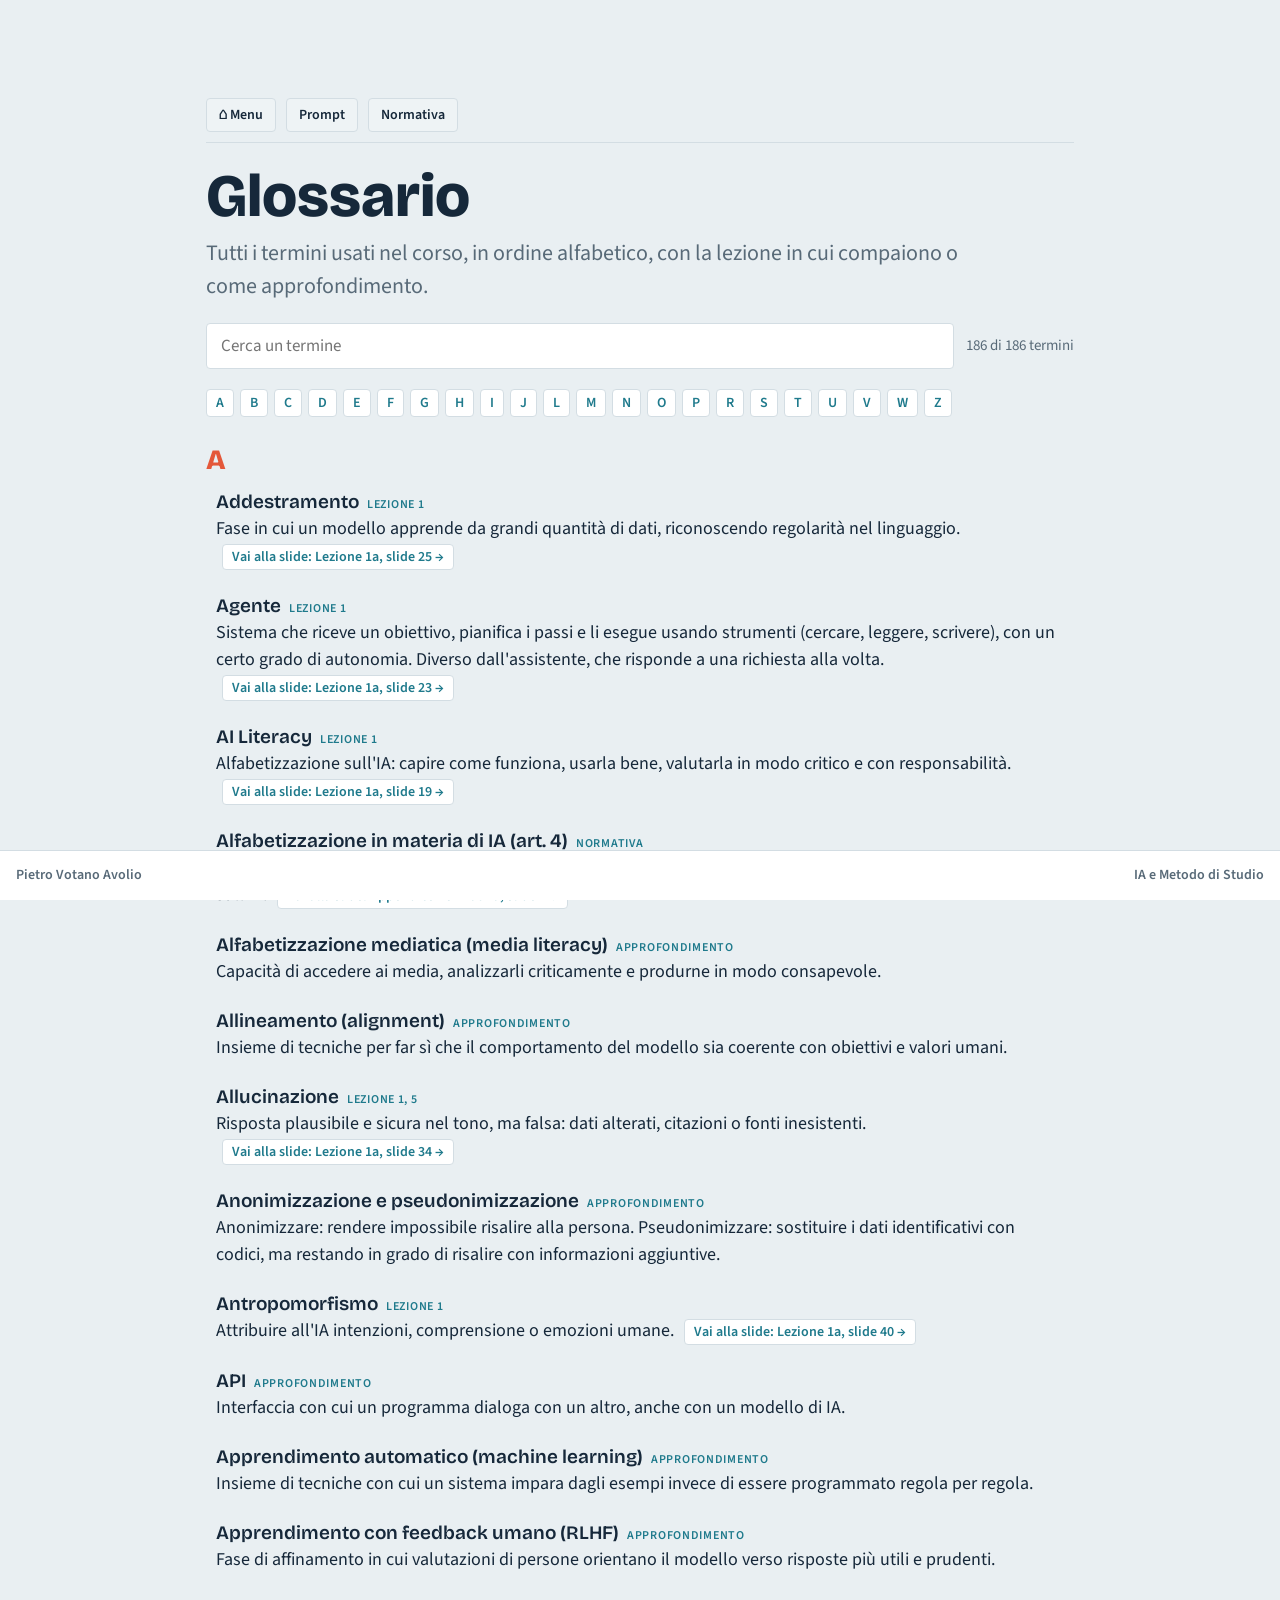
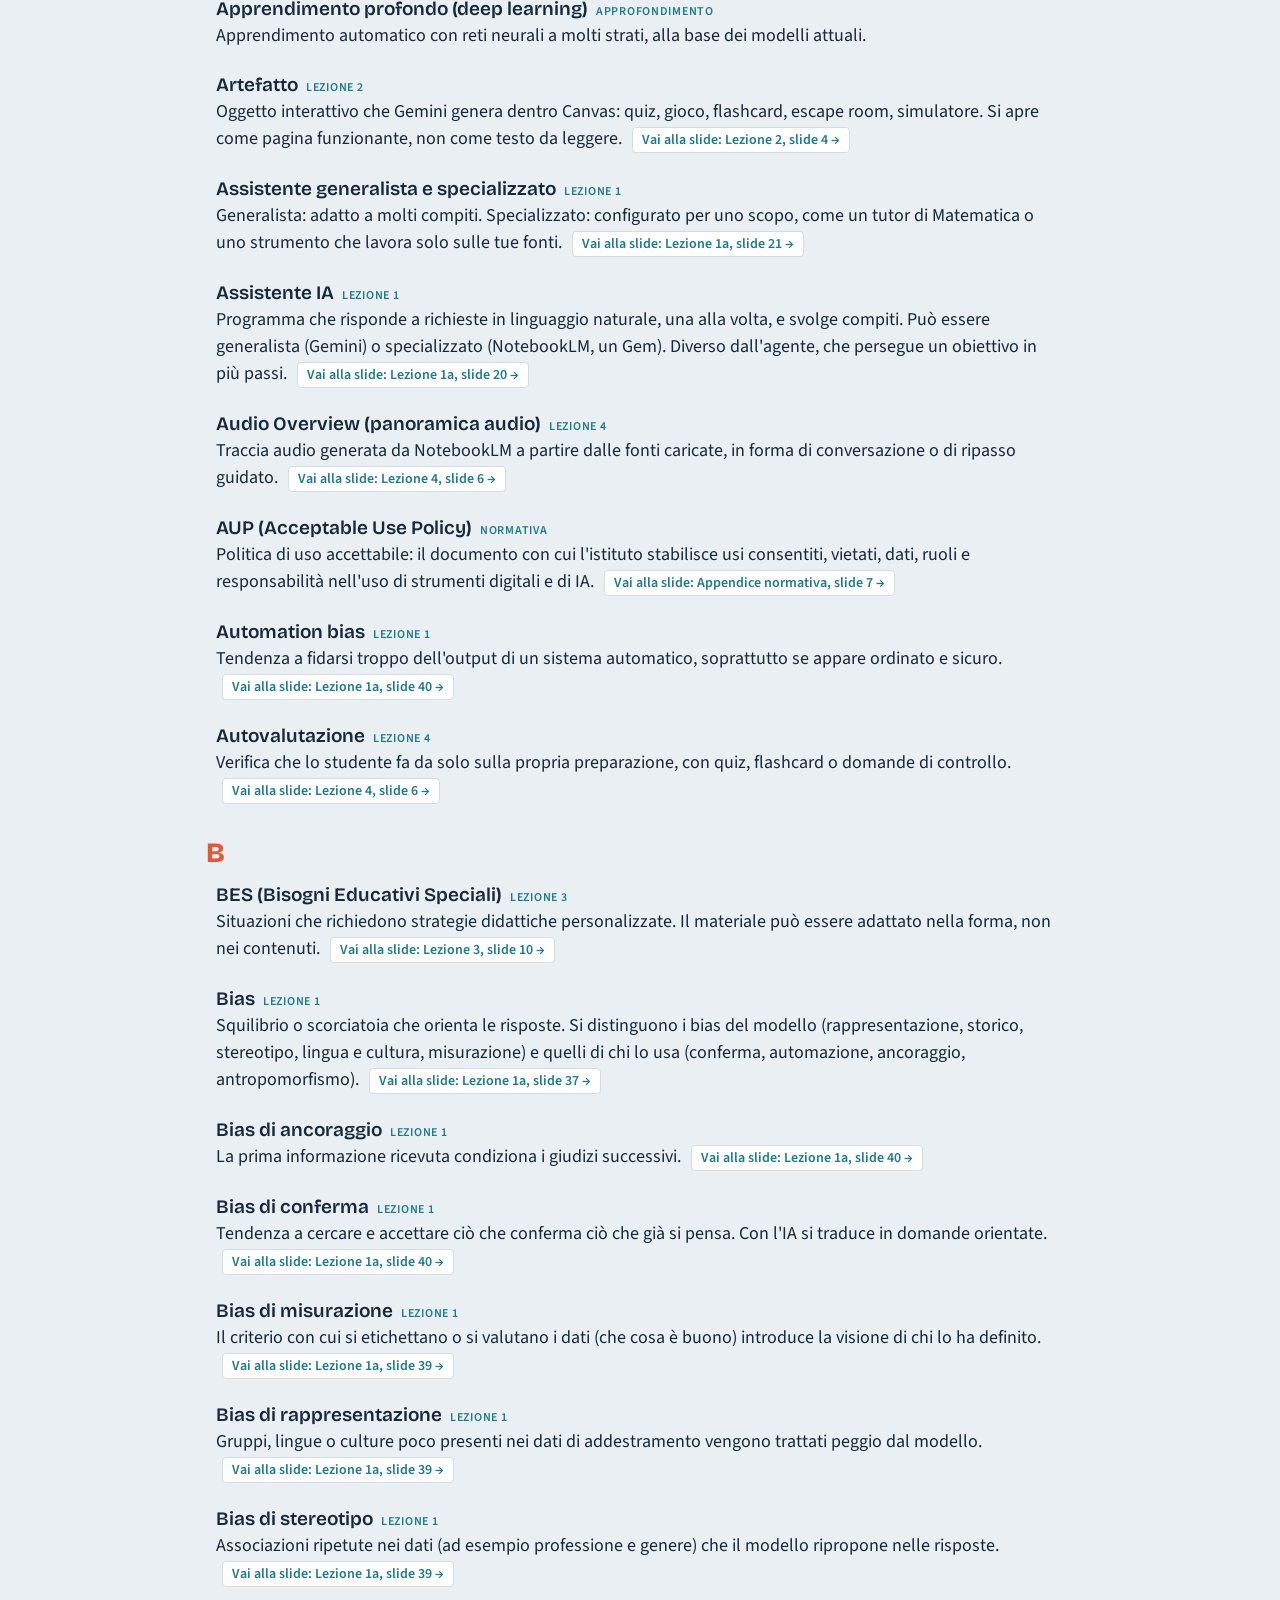
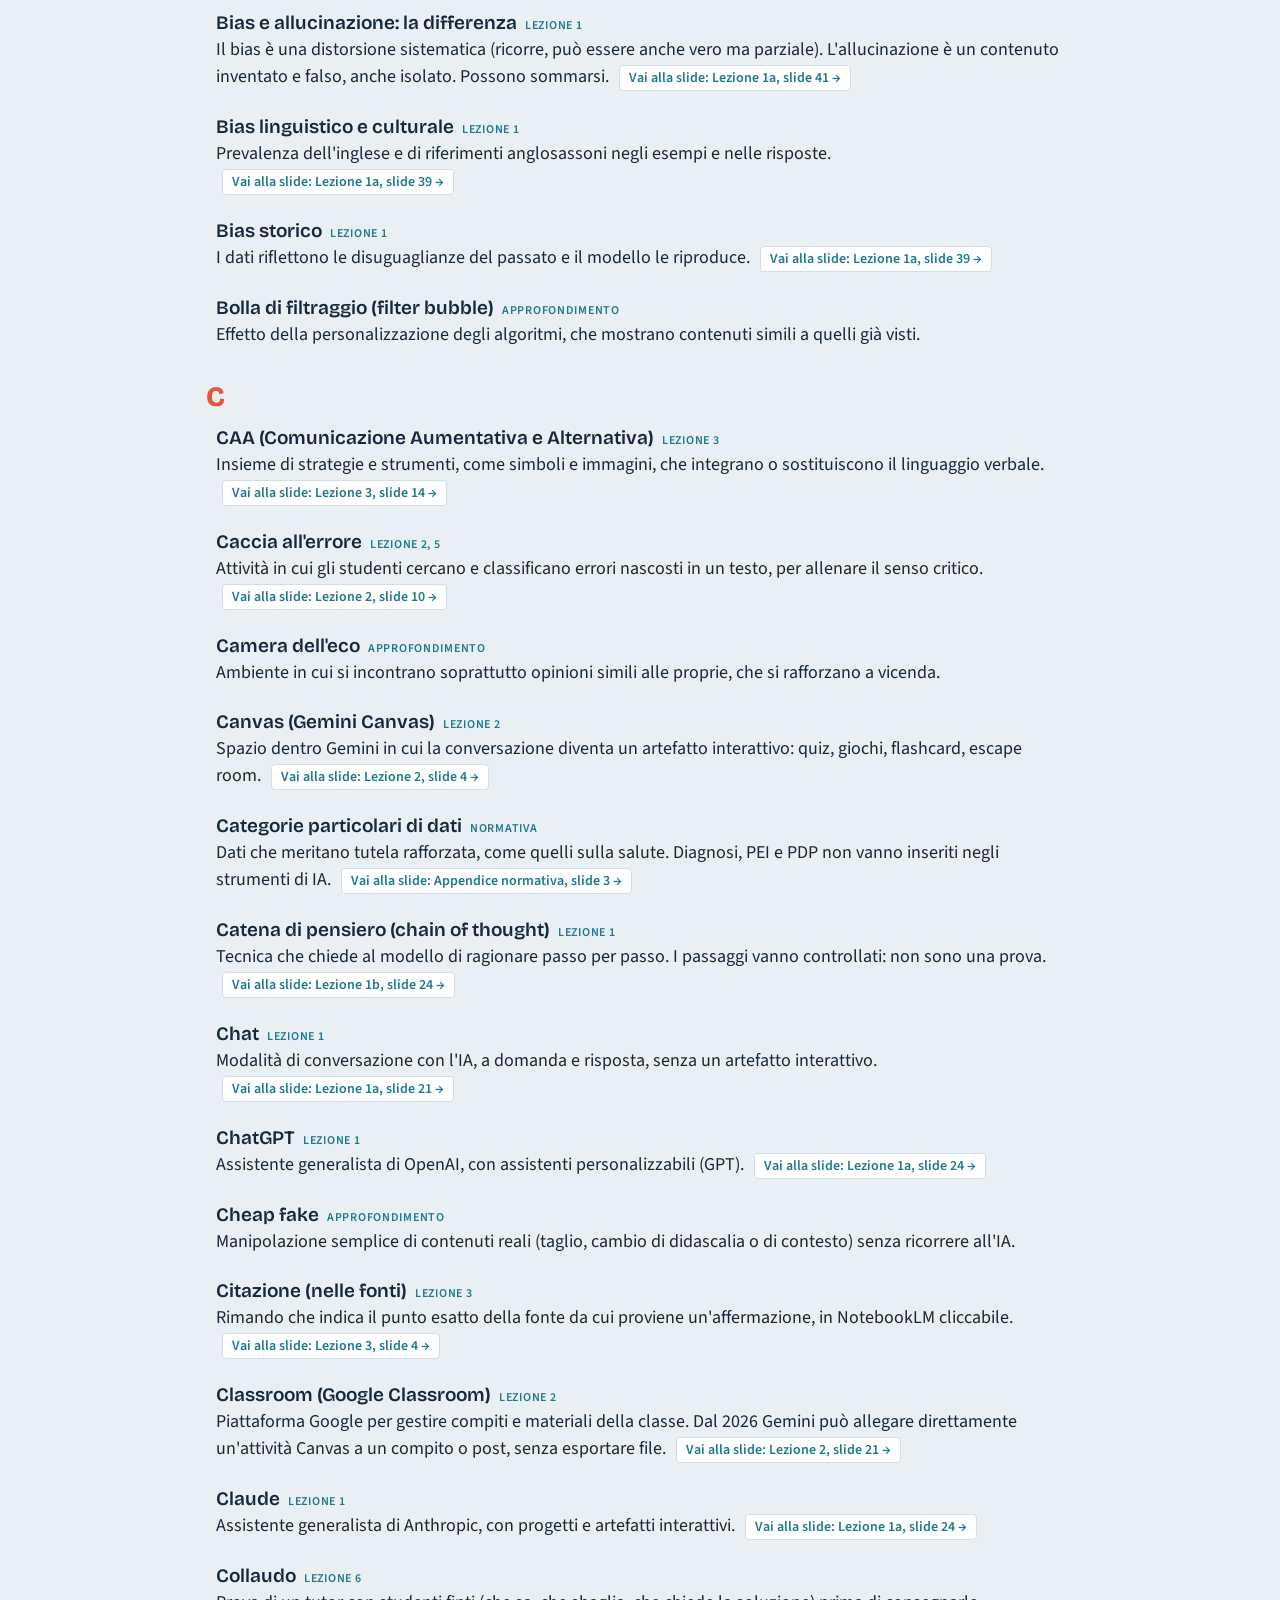
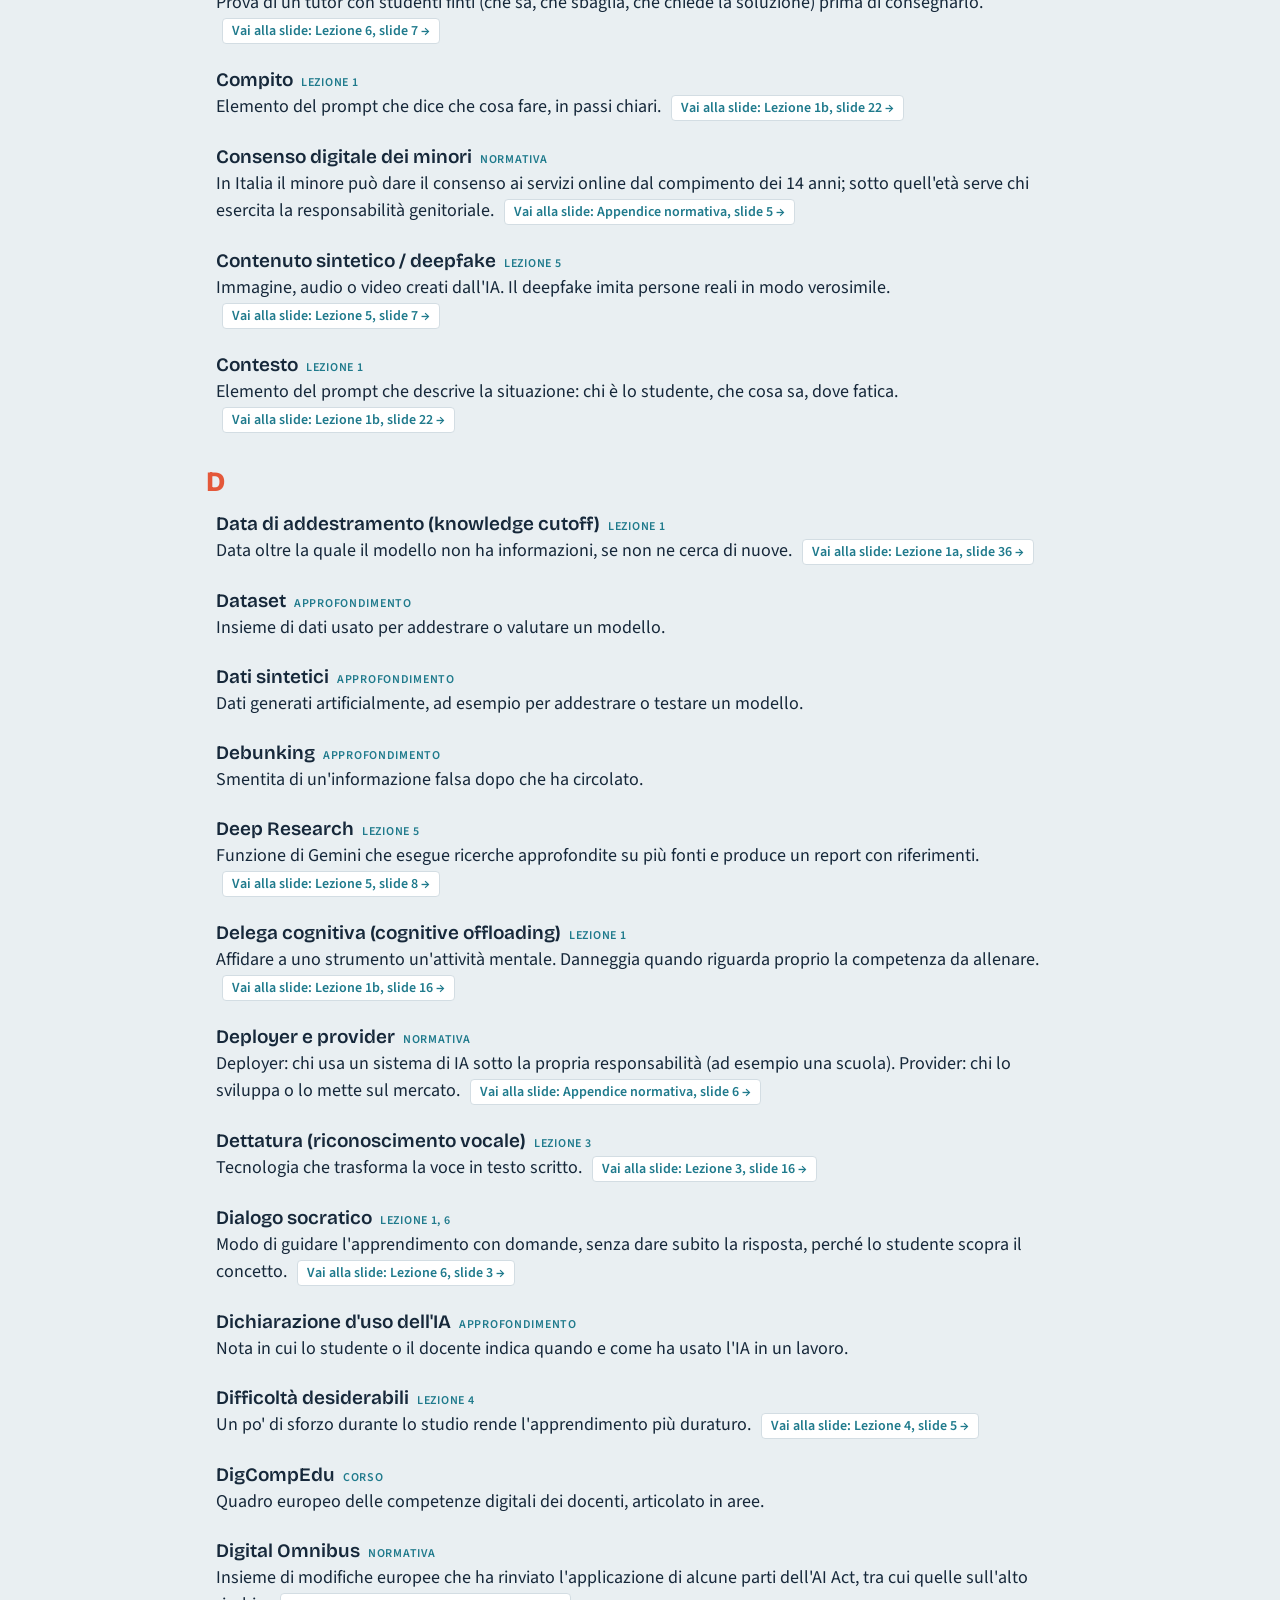
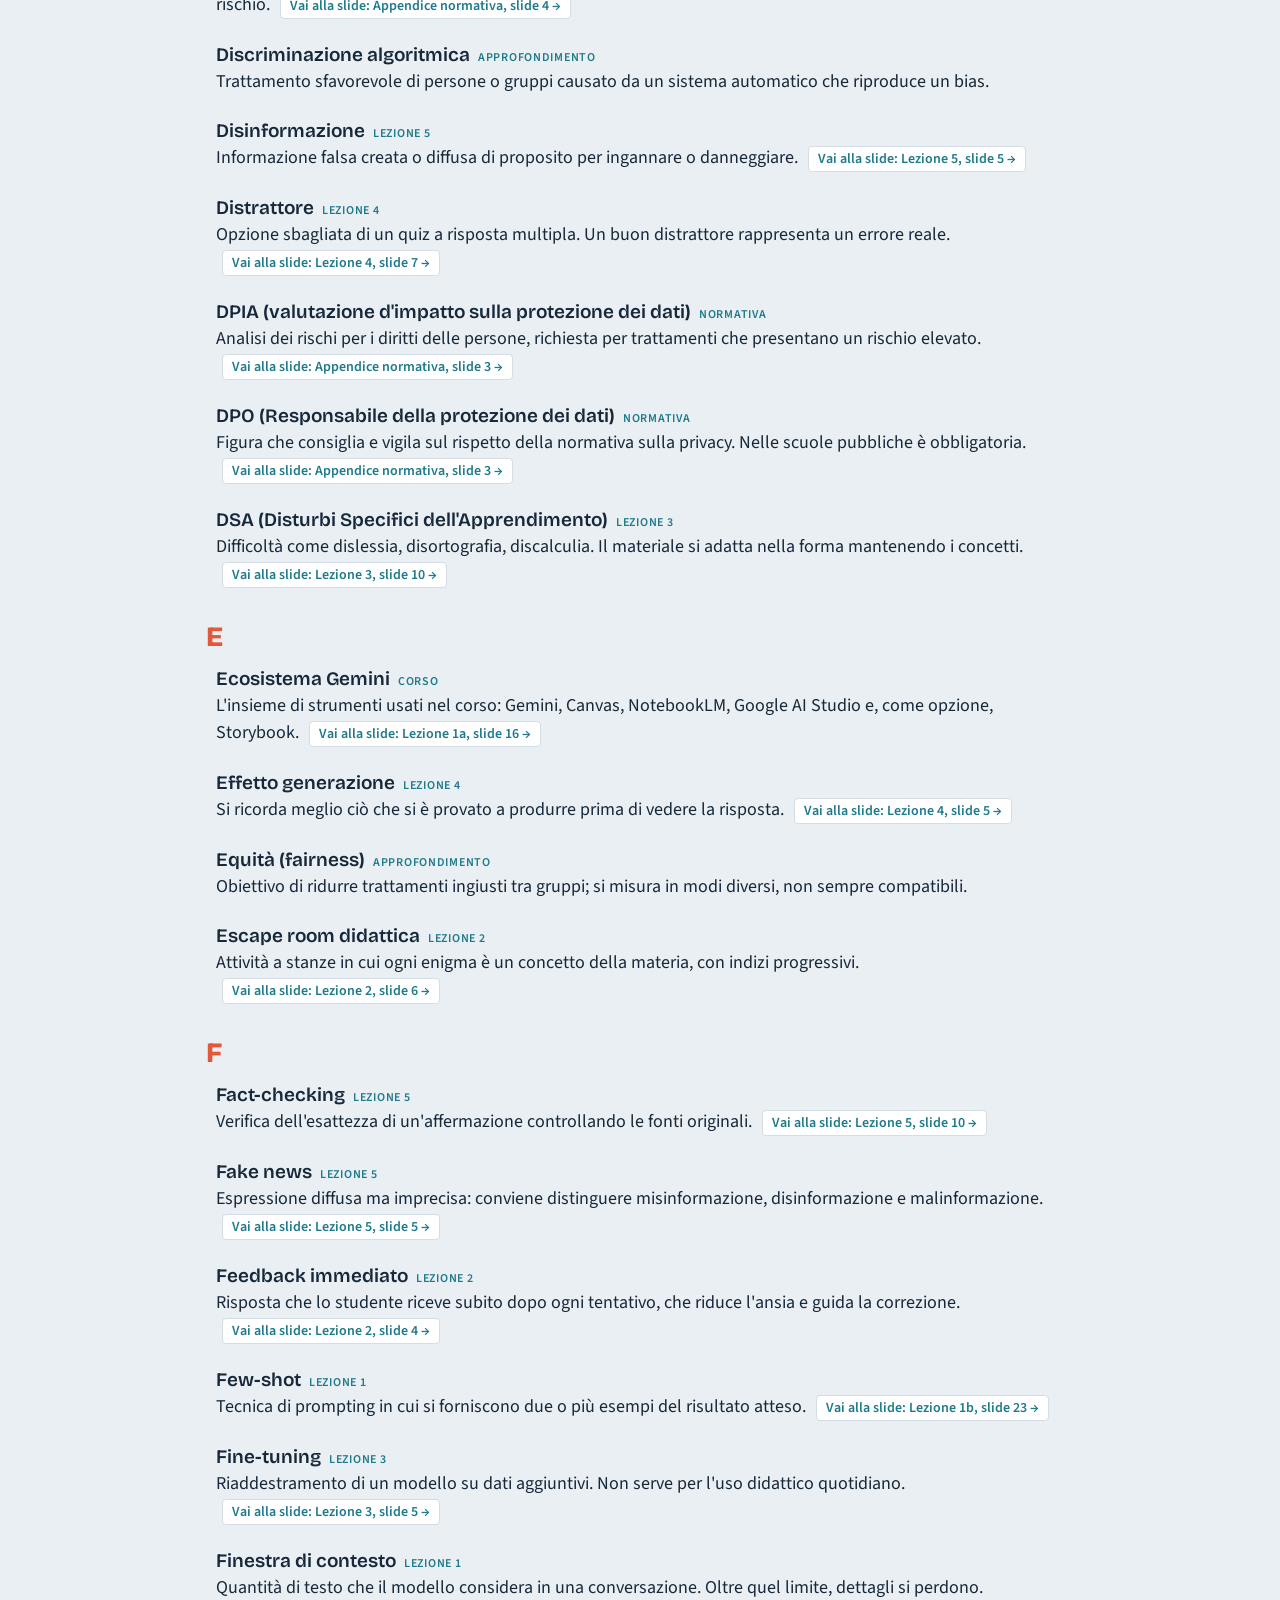
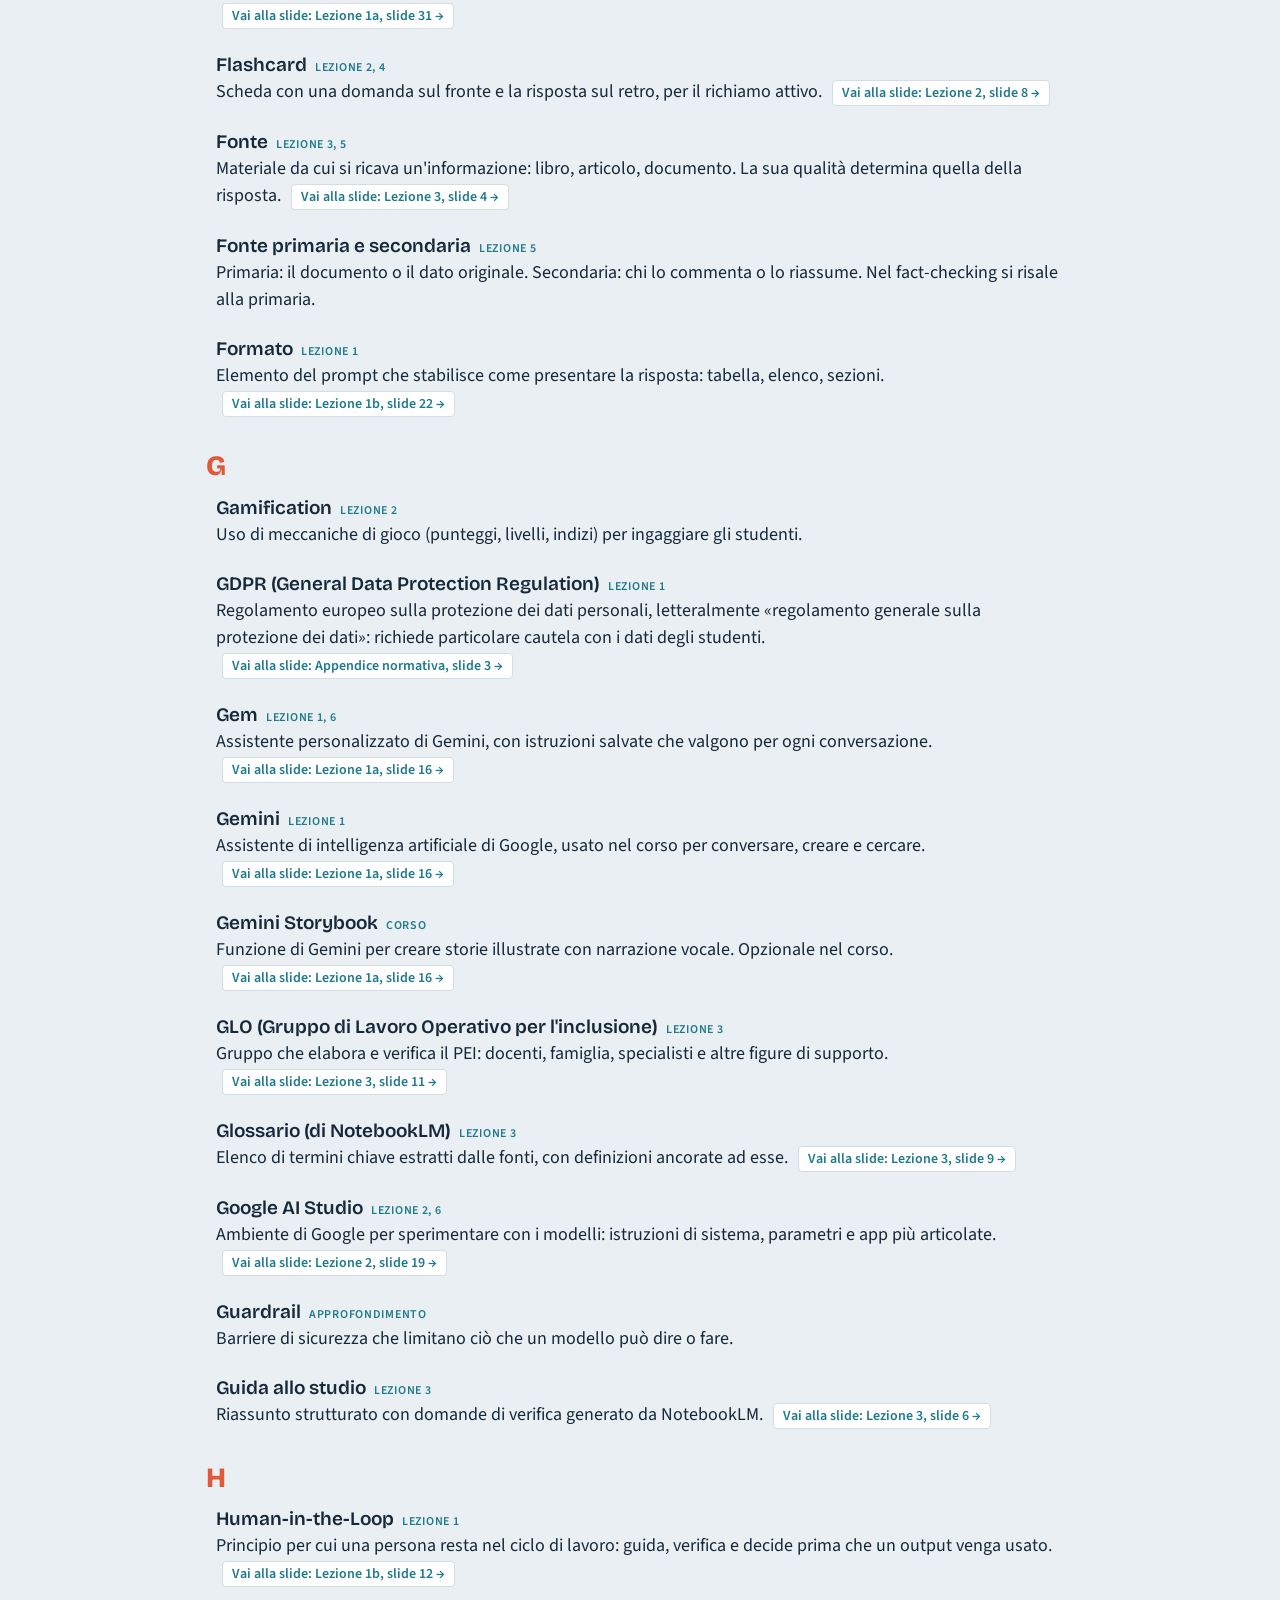
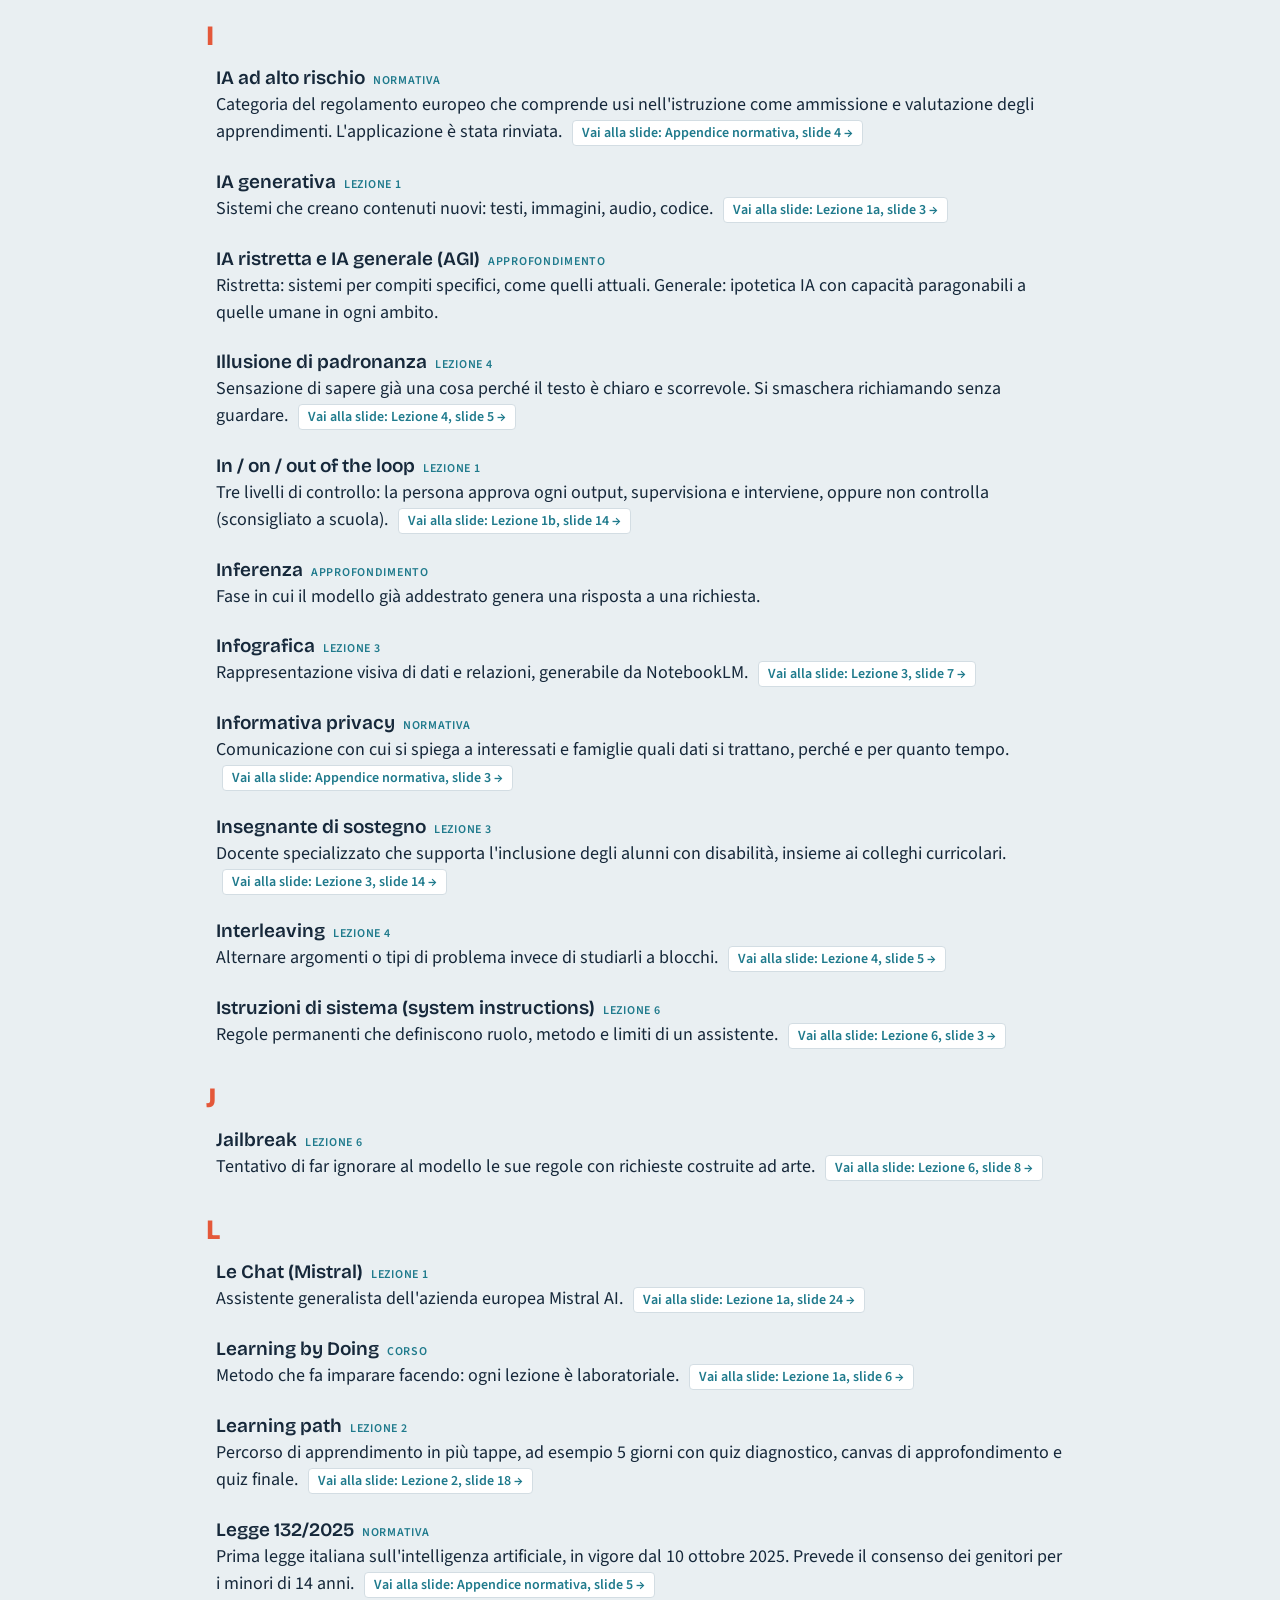
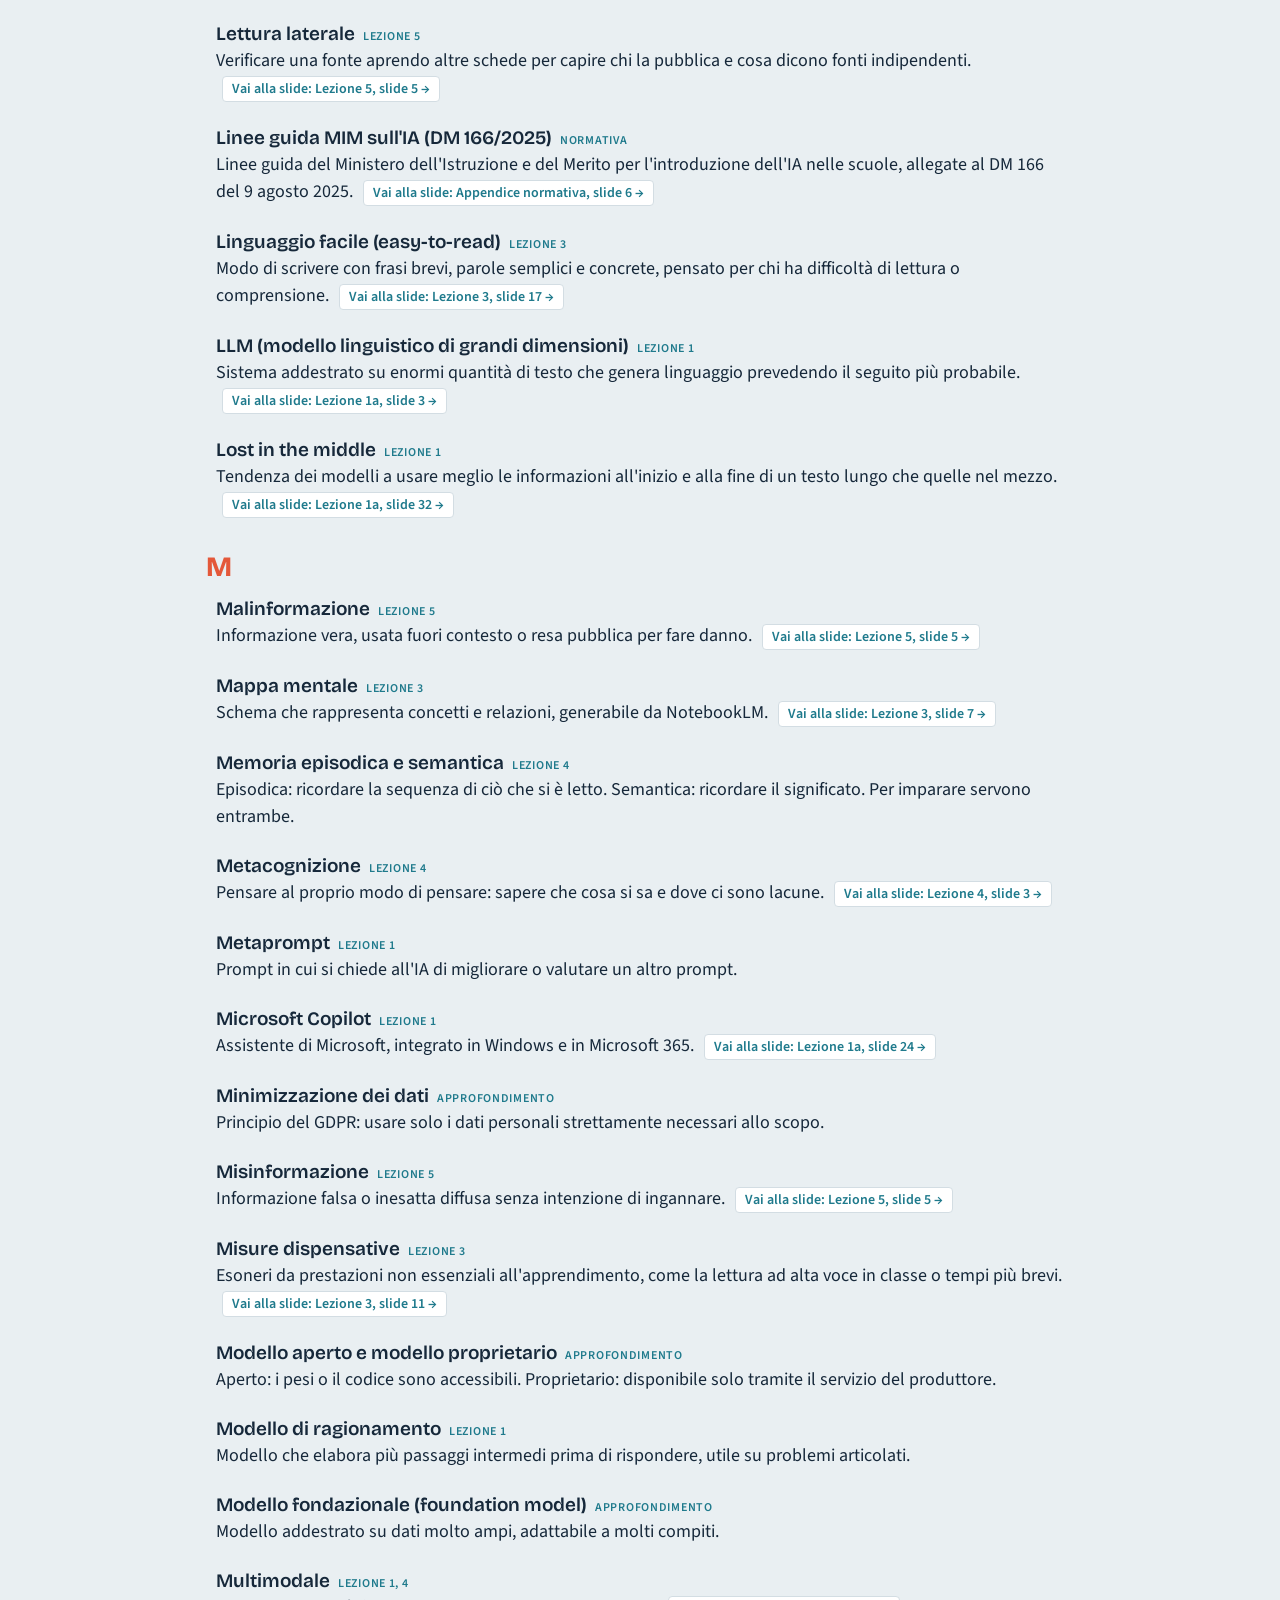
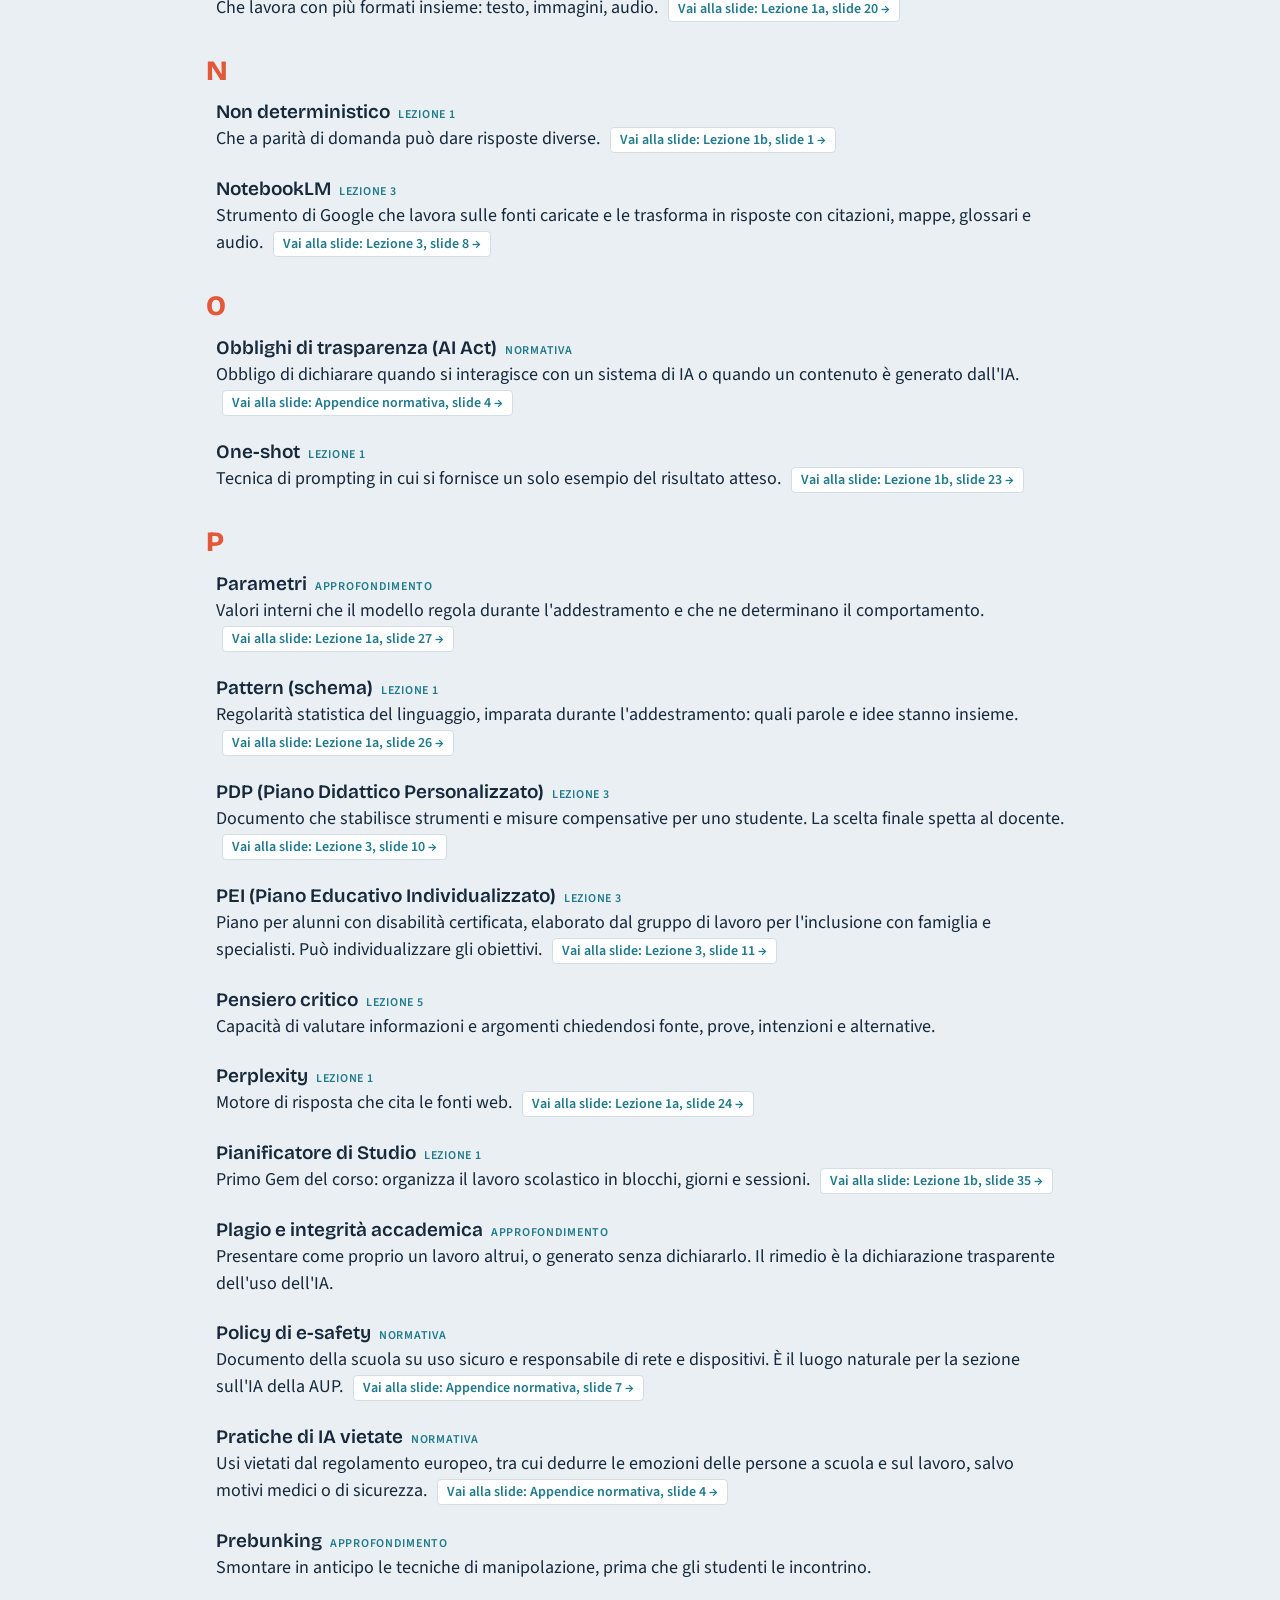
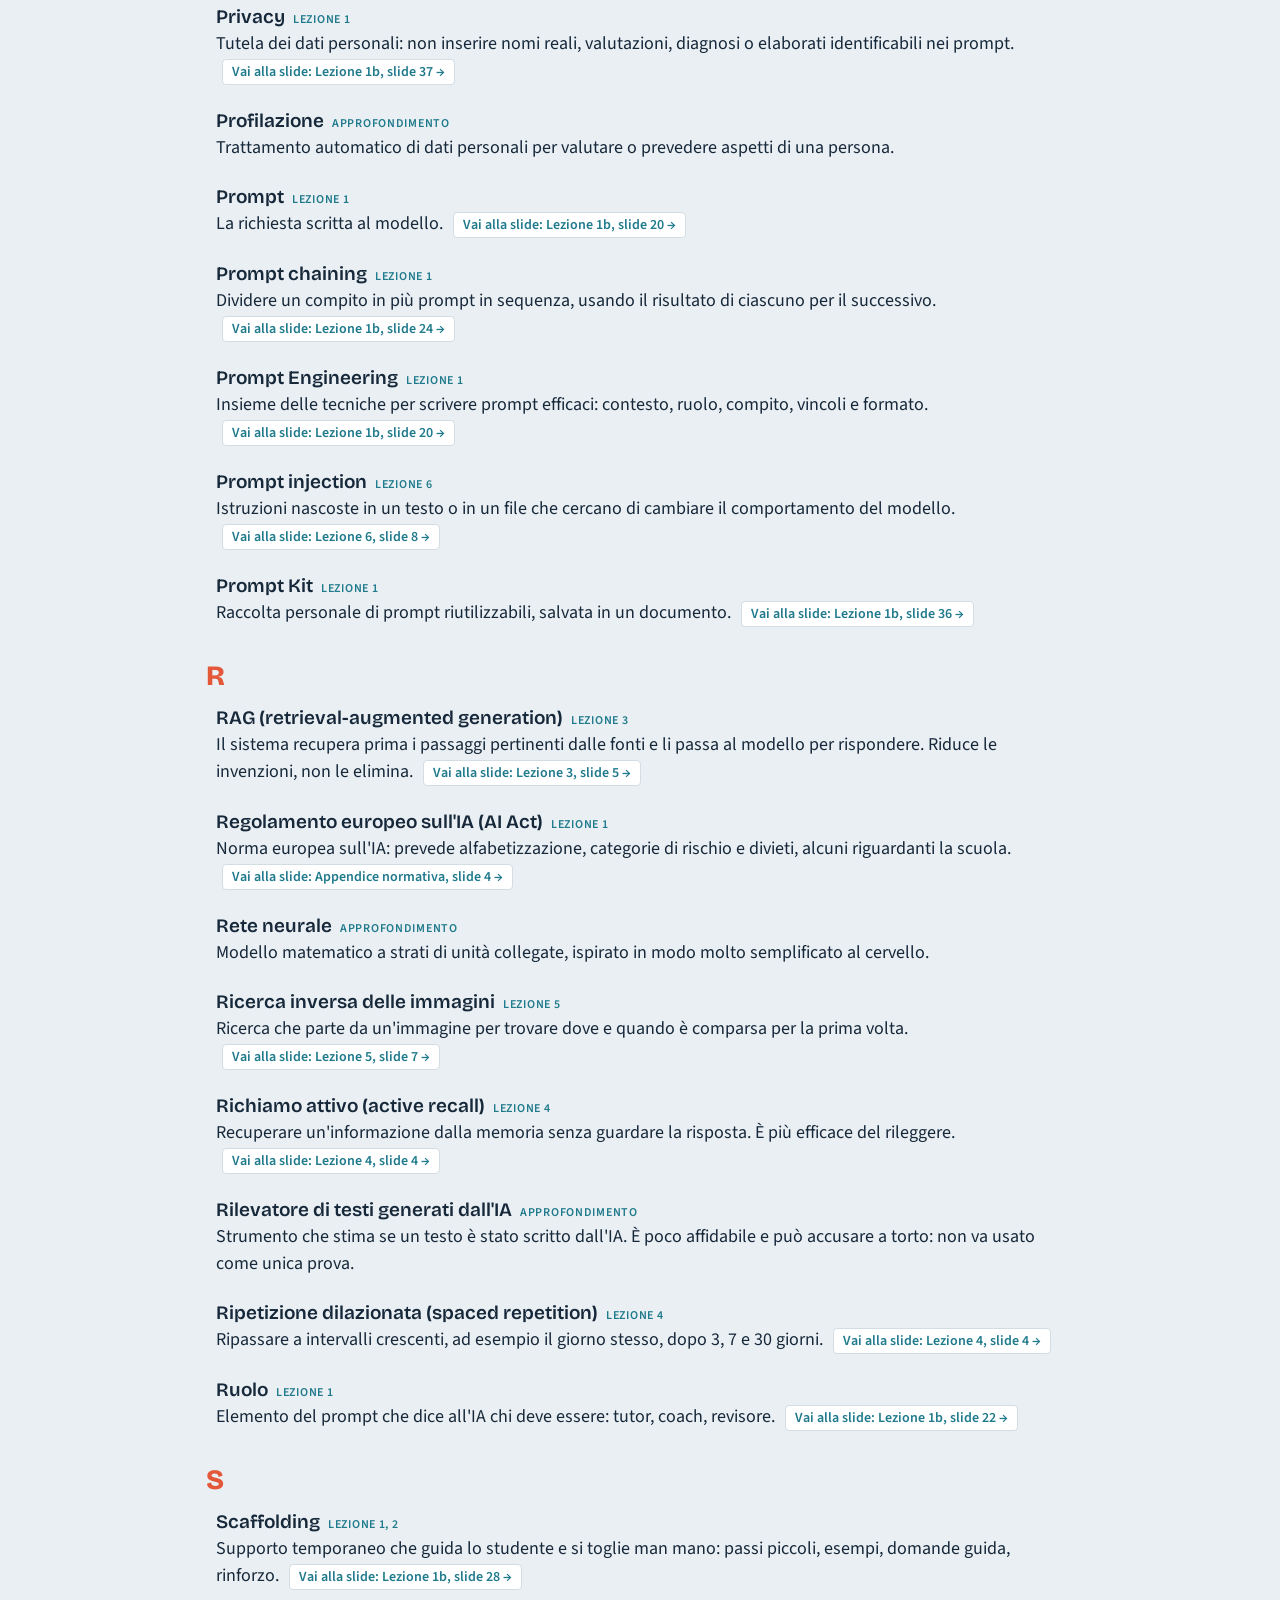
==== commit 8f8b9cd2: "Add files via upload" ====
--- a/glossario.html
+++ b/glossario.html
@@ -178,6 +178,7 @@
 ["Gemini Storybook","Funzione di Gemini per creare storie illustrate con narrazione vocale. Opzionale nel corso.","Corso"],
 ["Glossario (di NotebookLM)","Elenco di termini chiave estratti dalle fonti, con definizioni ancorate ad esse.","3"],
 ["Google AI Studio","Ambiente di Google per sperimentare con i modelli: istruzioni di sistema, parametri e app più articolate.","2, 6"],
+["Vibe coding","Programmare \u201ca sensazione\u201d: si descrive all\u2019IA cosa si vuole ottenere, in linguaggio naturale, e lei genera e corregge il codice, senza scriverlo riga per riga. Si usa ad esempio su Google AI Studio.","2, 6"],
 ["Guida allo studio","Riassunto strutturato con domande di verifica generato da NotebookLM.","3"],
 ["Infografica","Rappresentazione visiva di dati e relazioni, generabile da NotebookLM.","3"],
 ["Istruzioni di sistema (system instructions)","Regole permanenti che definiscono ruolo, metodo e limiti di un assistente.","6"],
@@ -337,6 +338,7 @@
 "Gemini Storybook":["lezione-1a",16],
 "Glossario (di NotebookLM)":[3,9],
 "Google AI Studio":[2,19],
+"Vibe coding":[2,19],
 "Guida allo studio":[3,6],
 "Infografica":[3,7],
 "Istruzioni di sistema (system instructions)":[6,3],
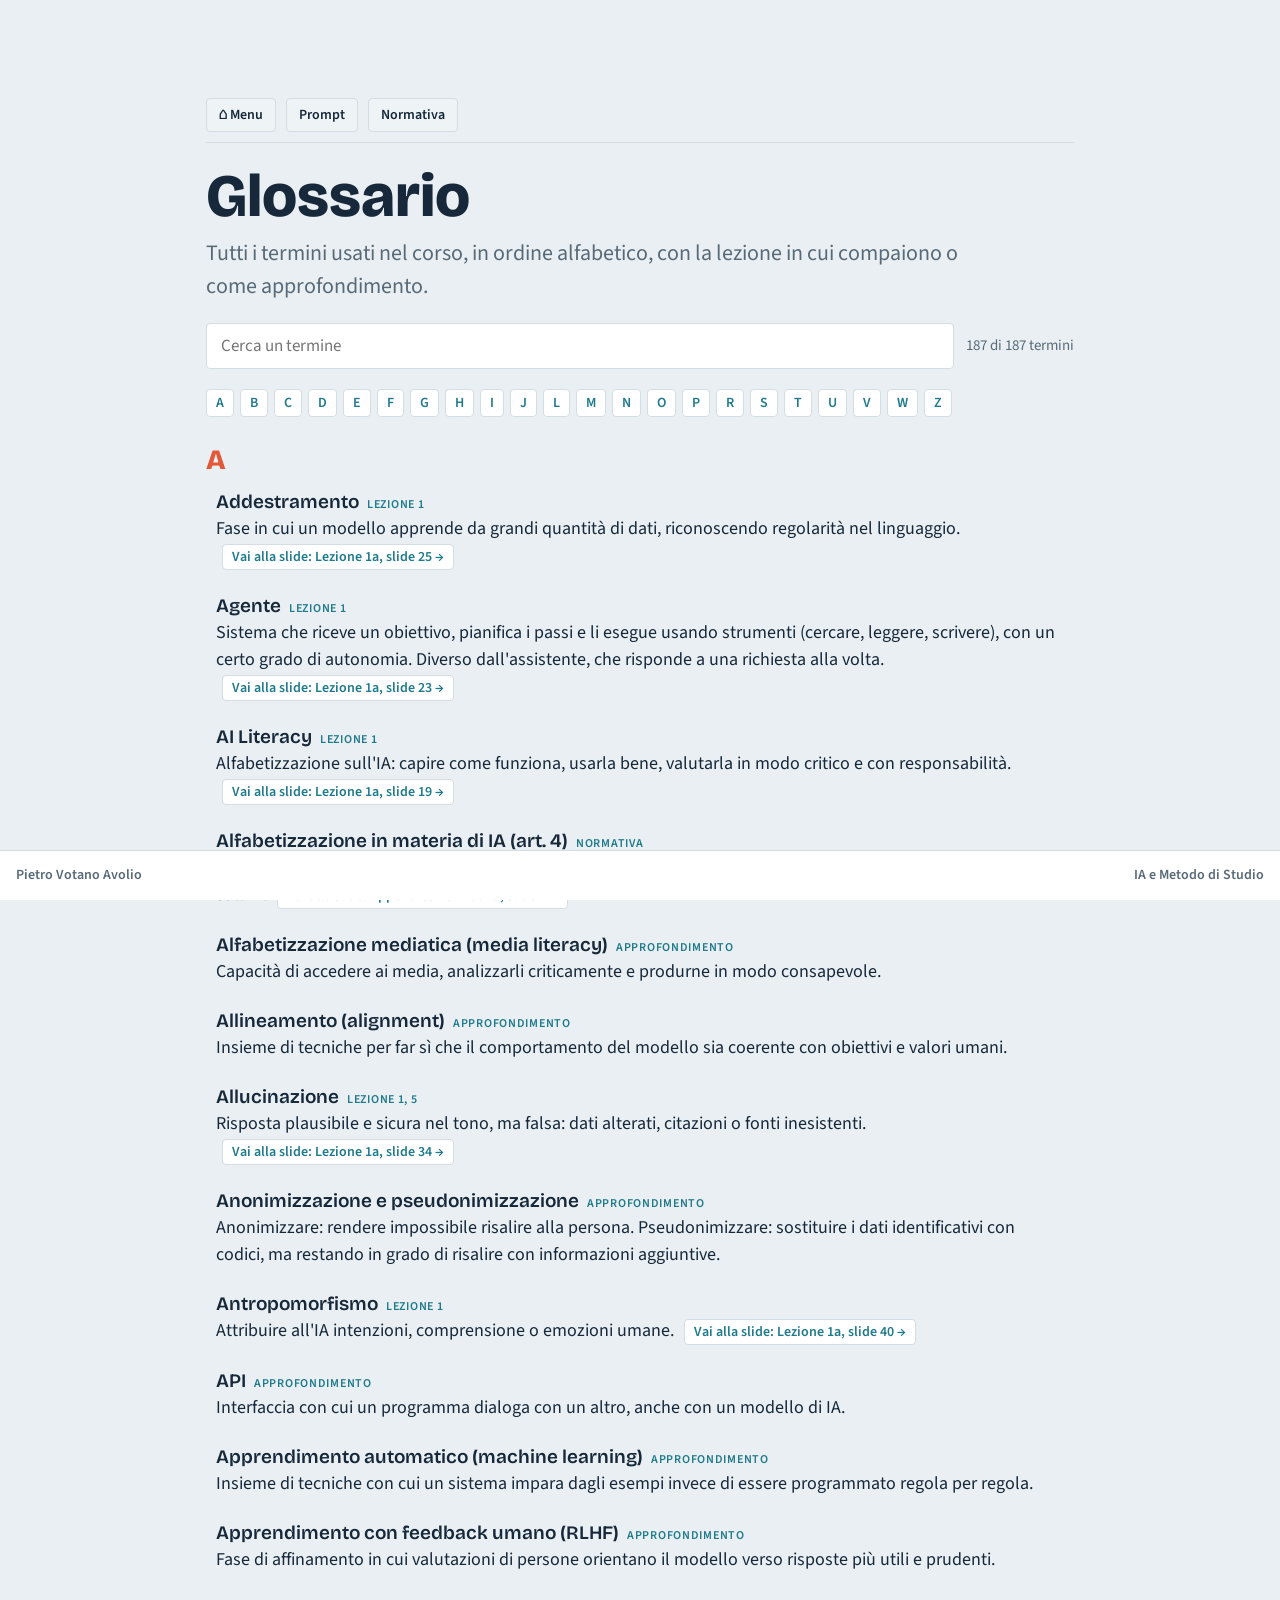
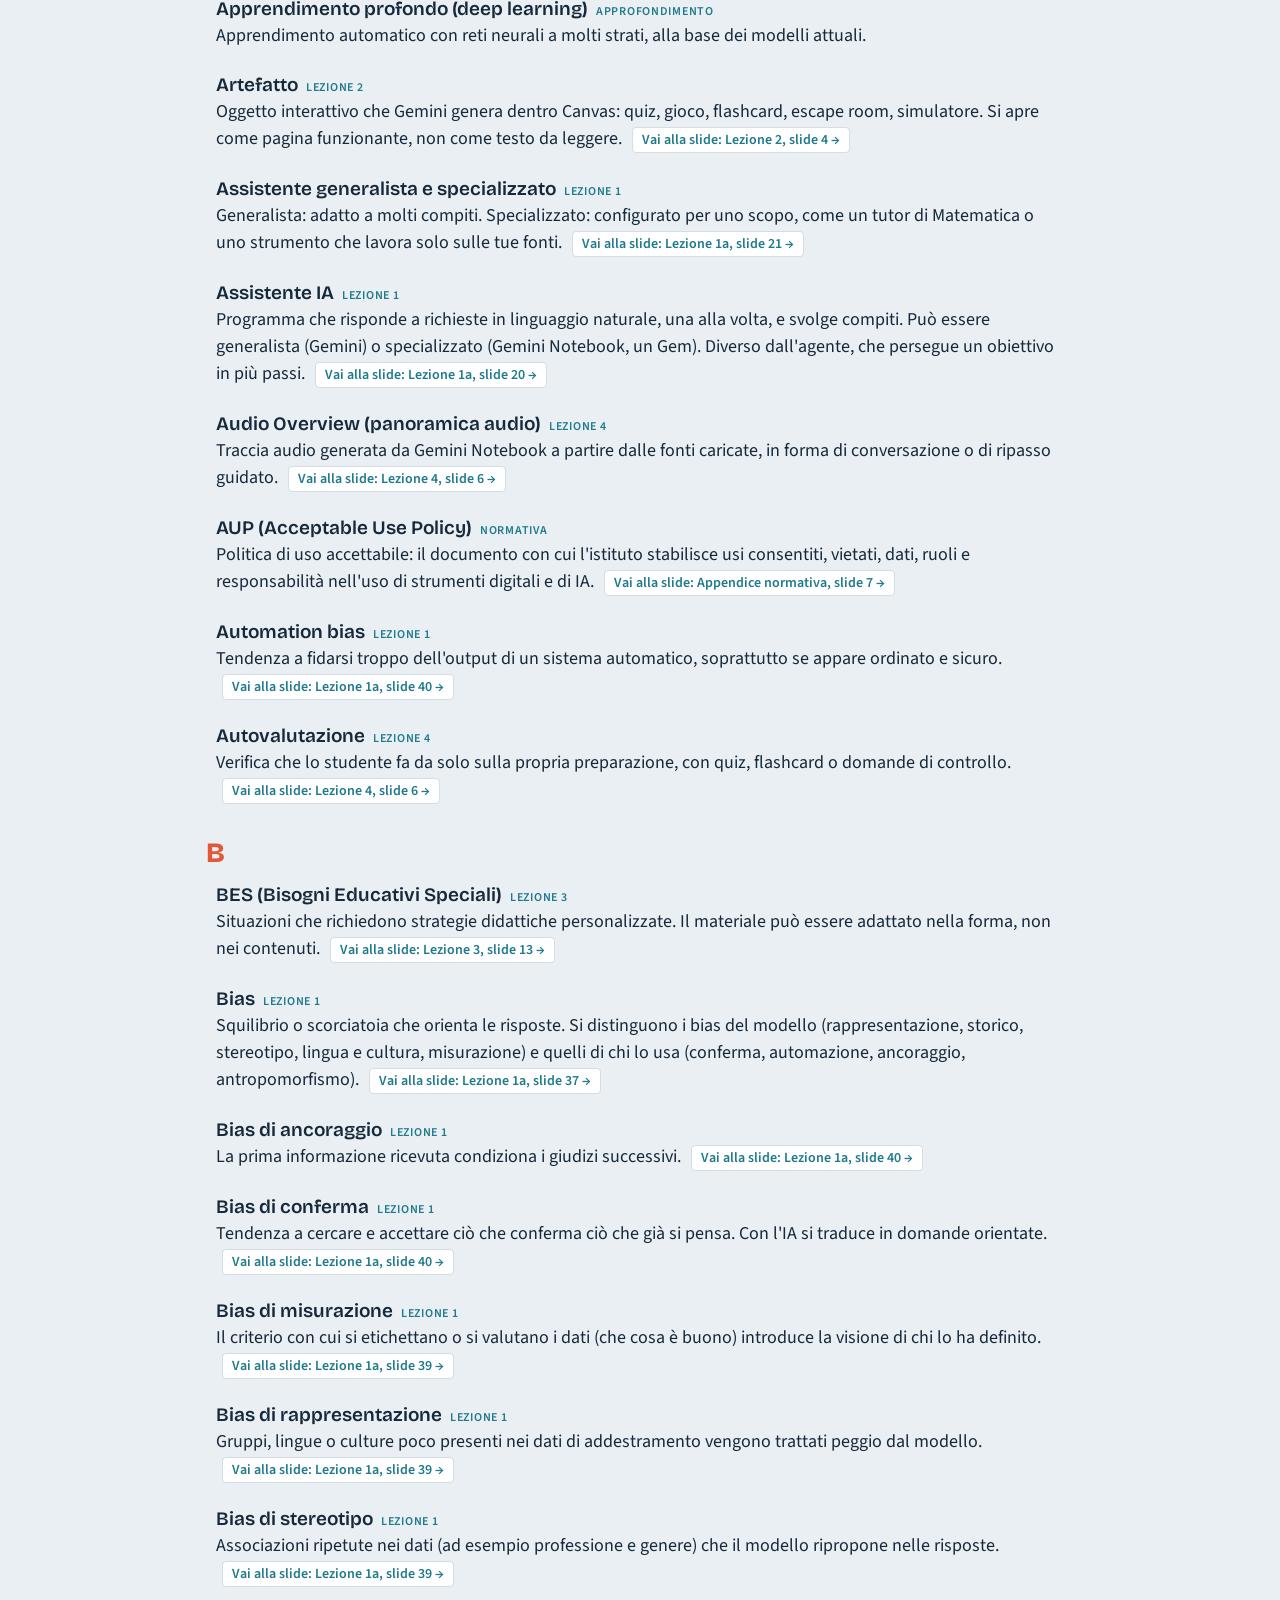
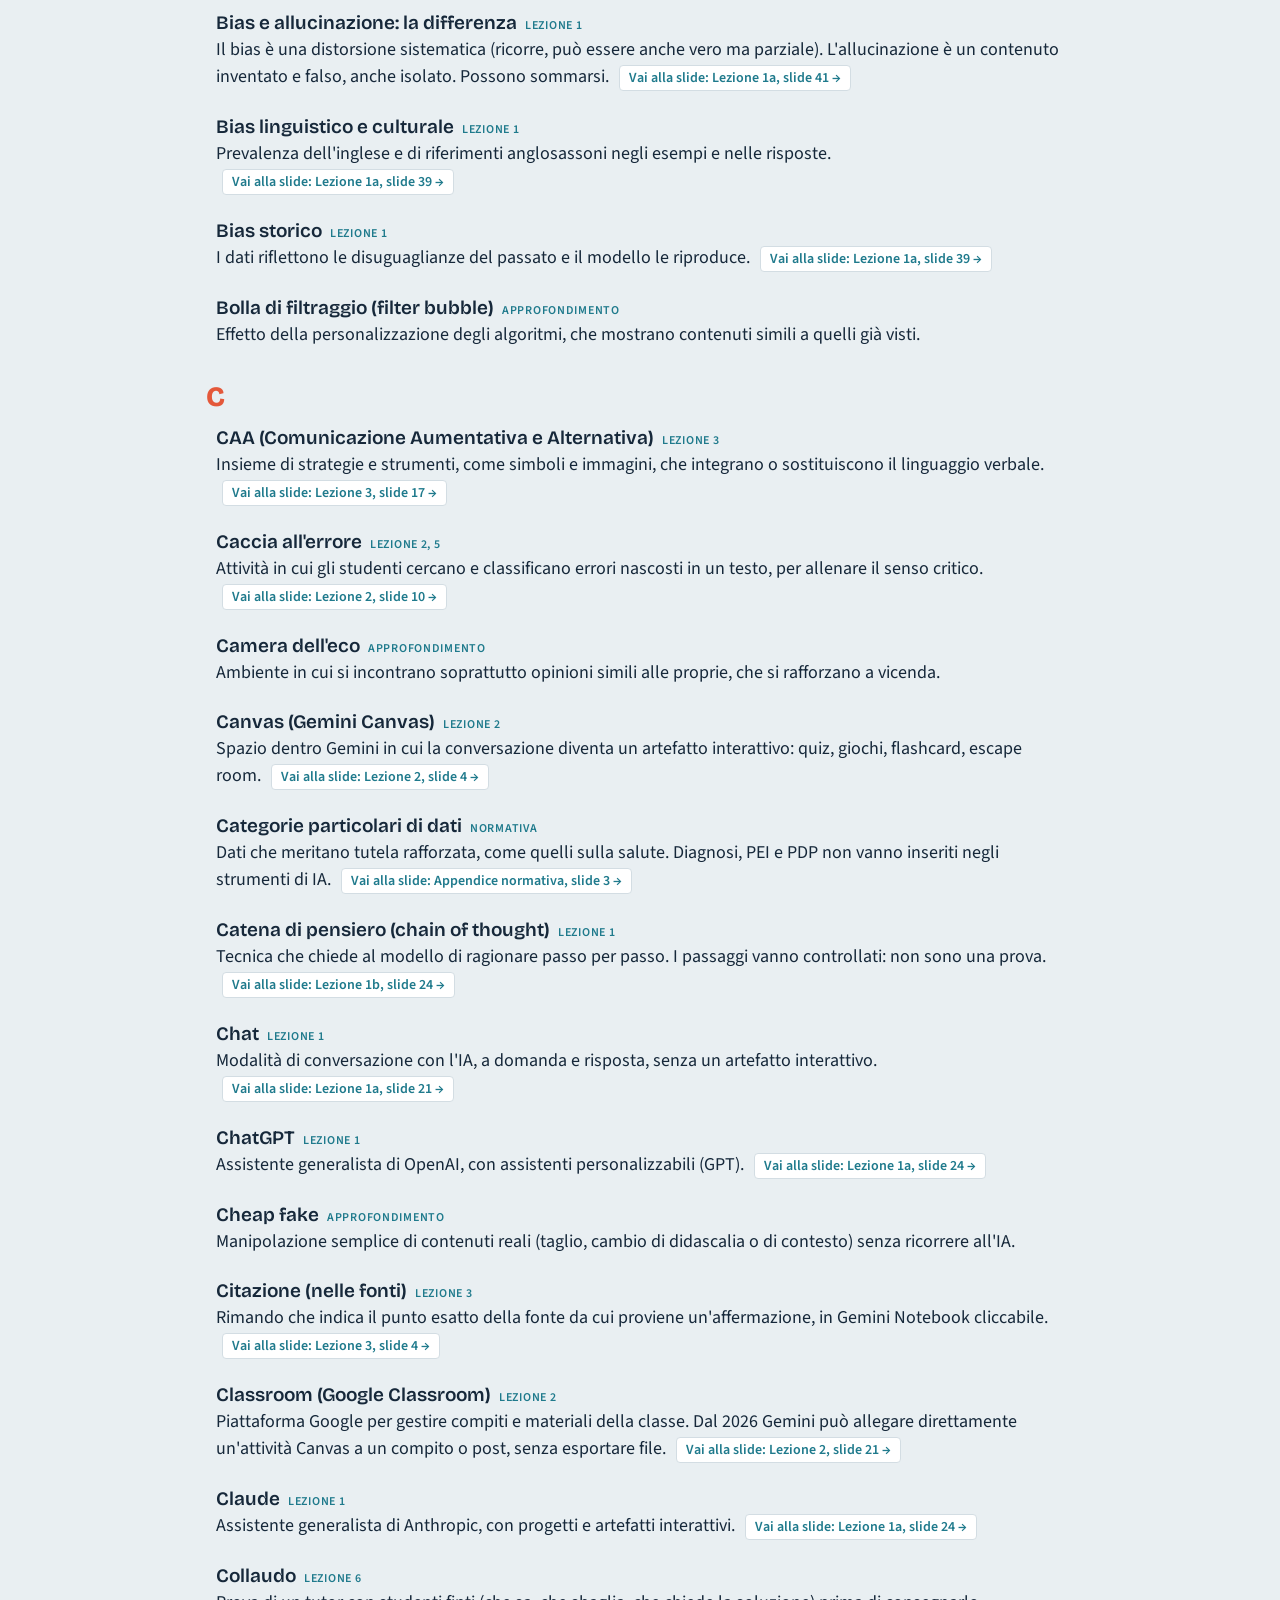
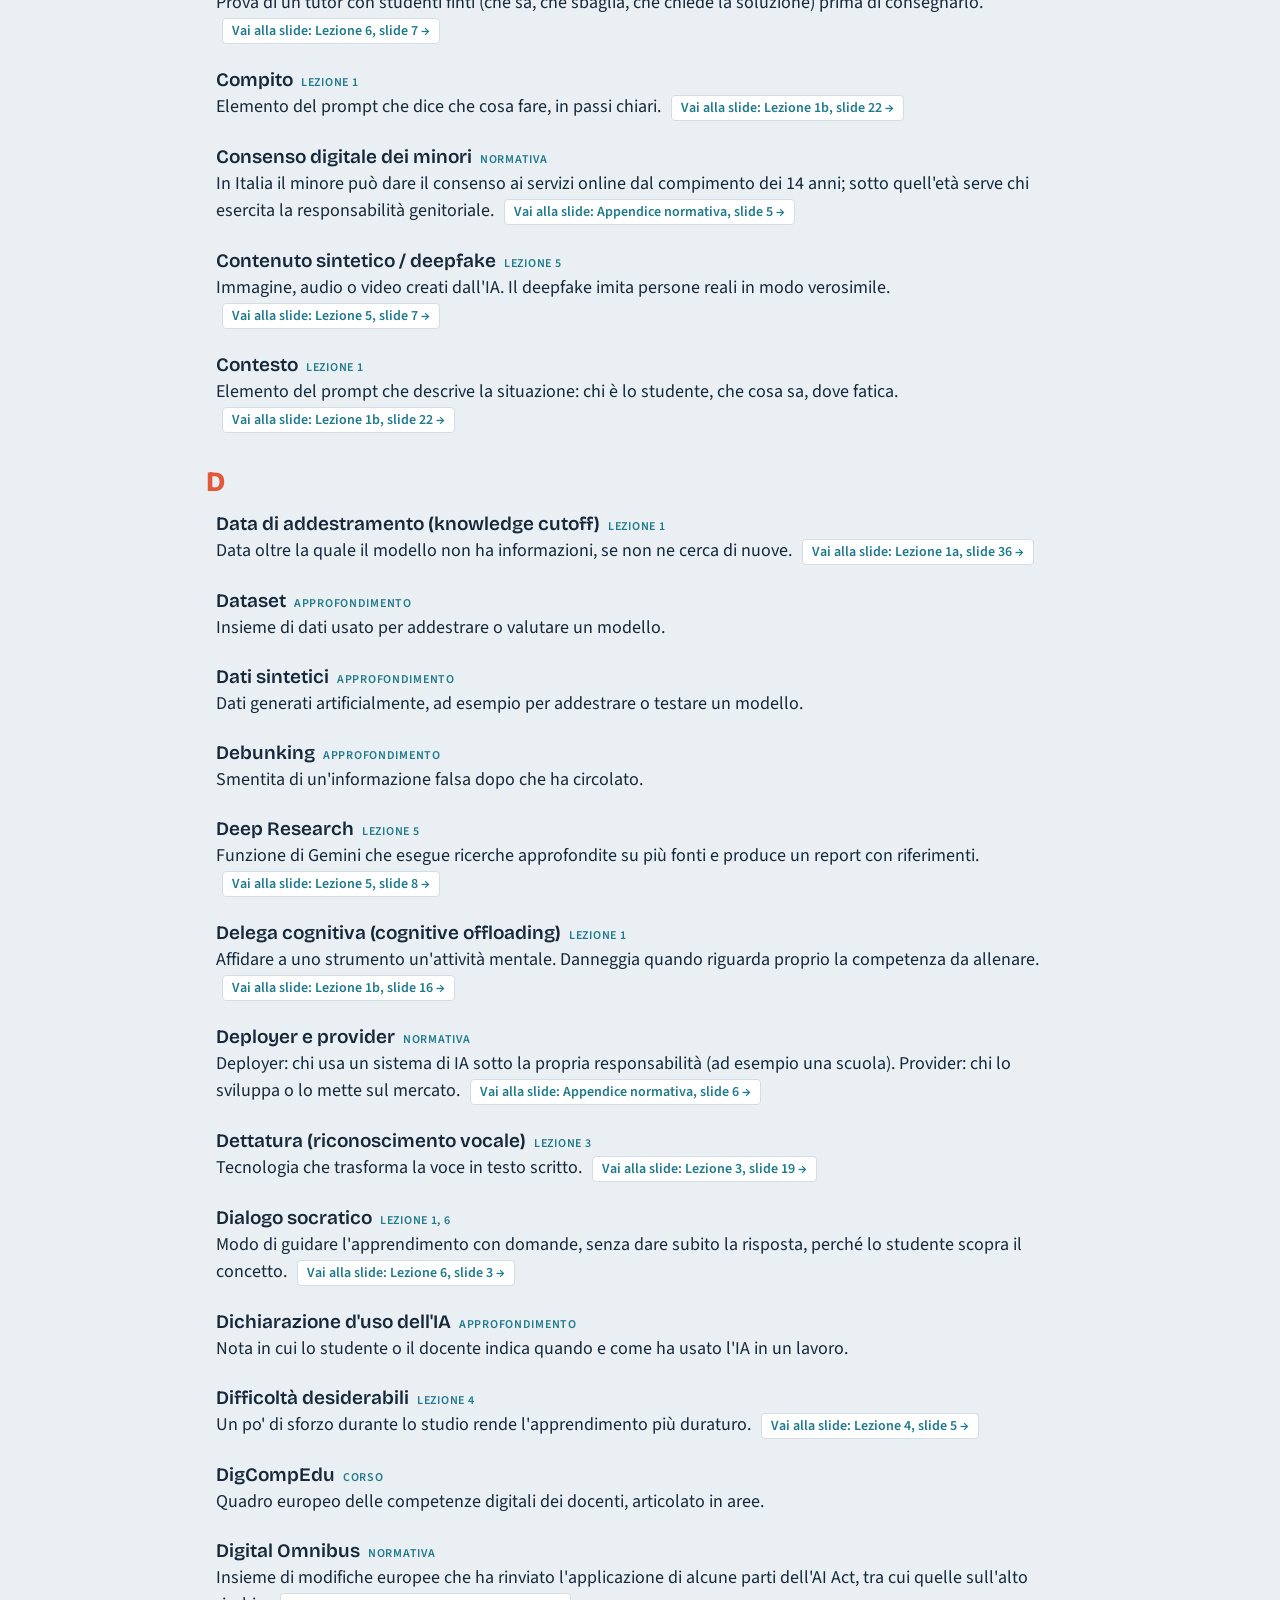
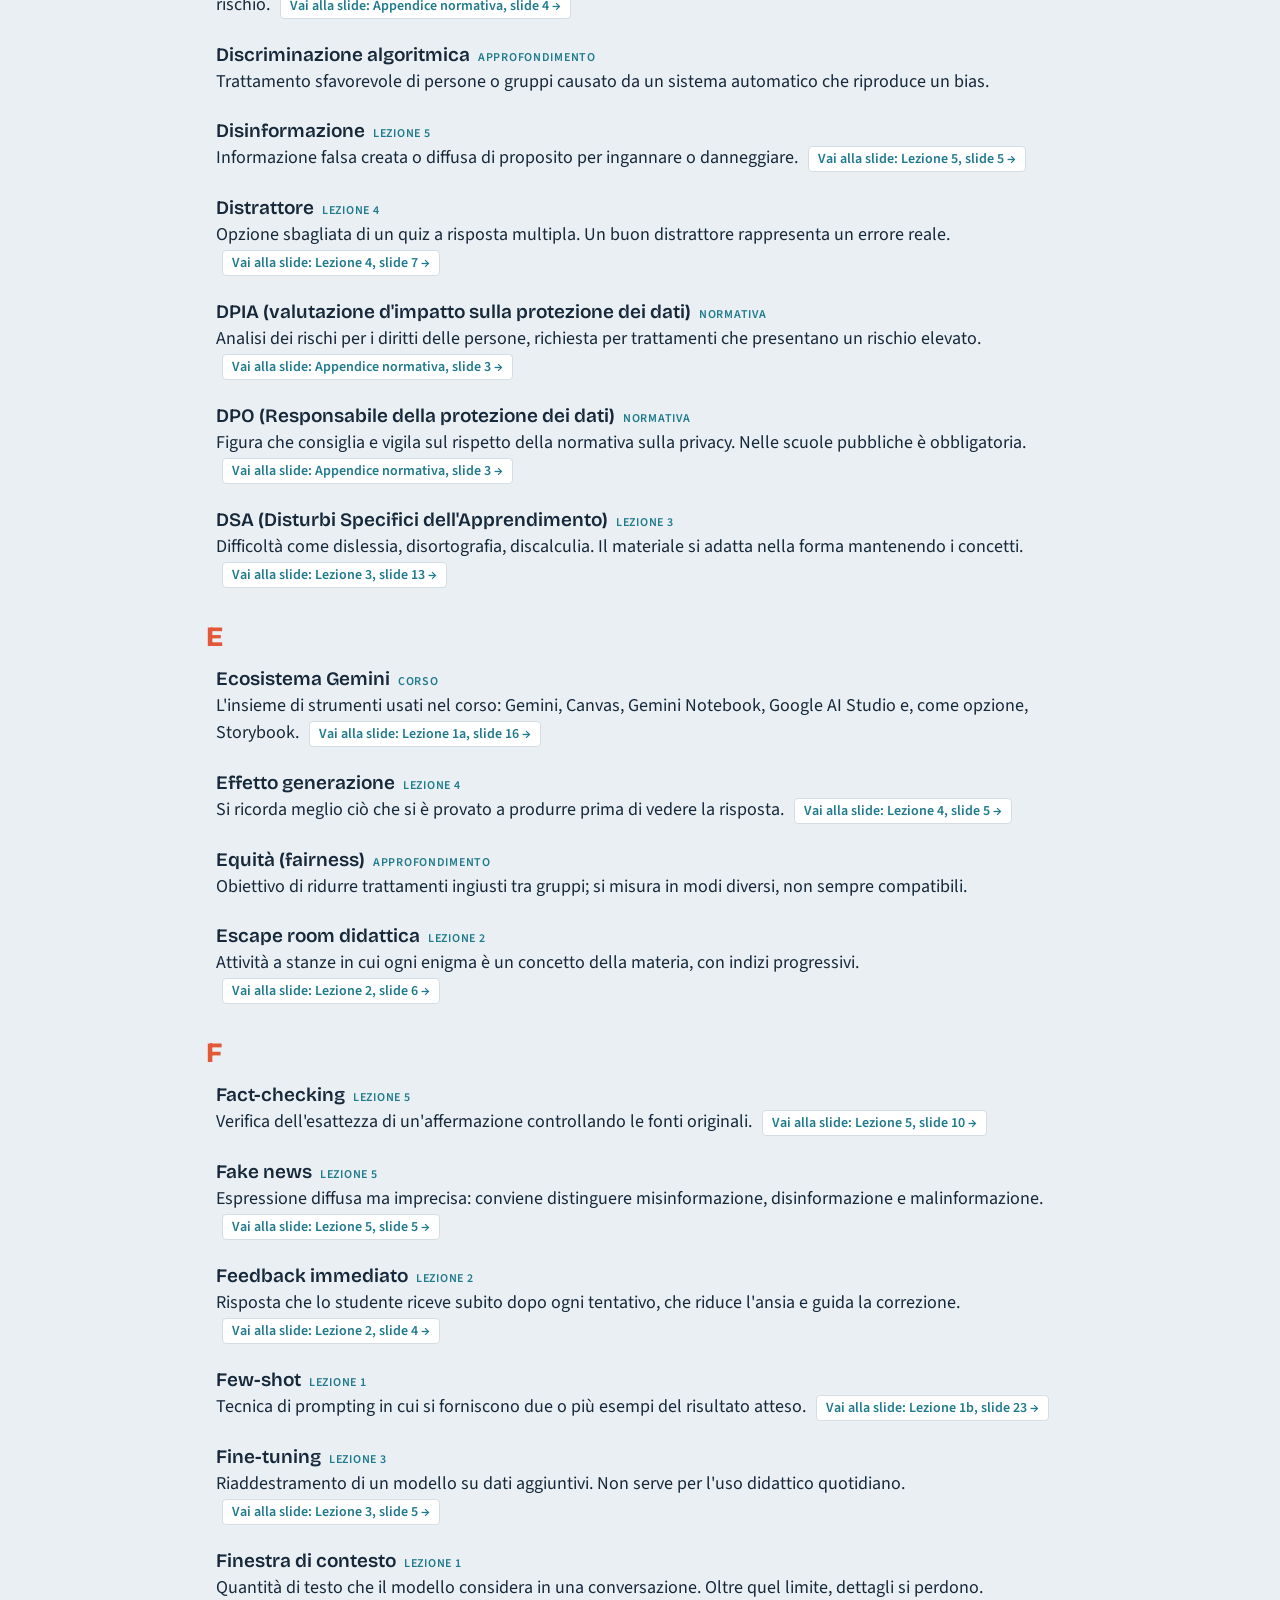
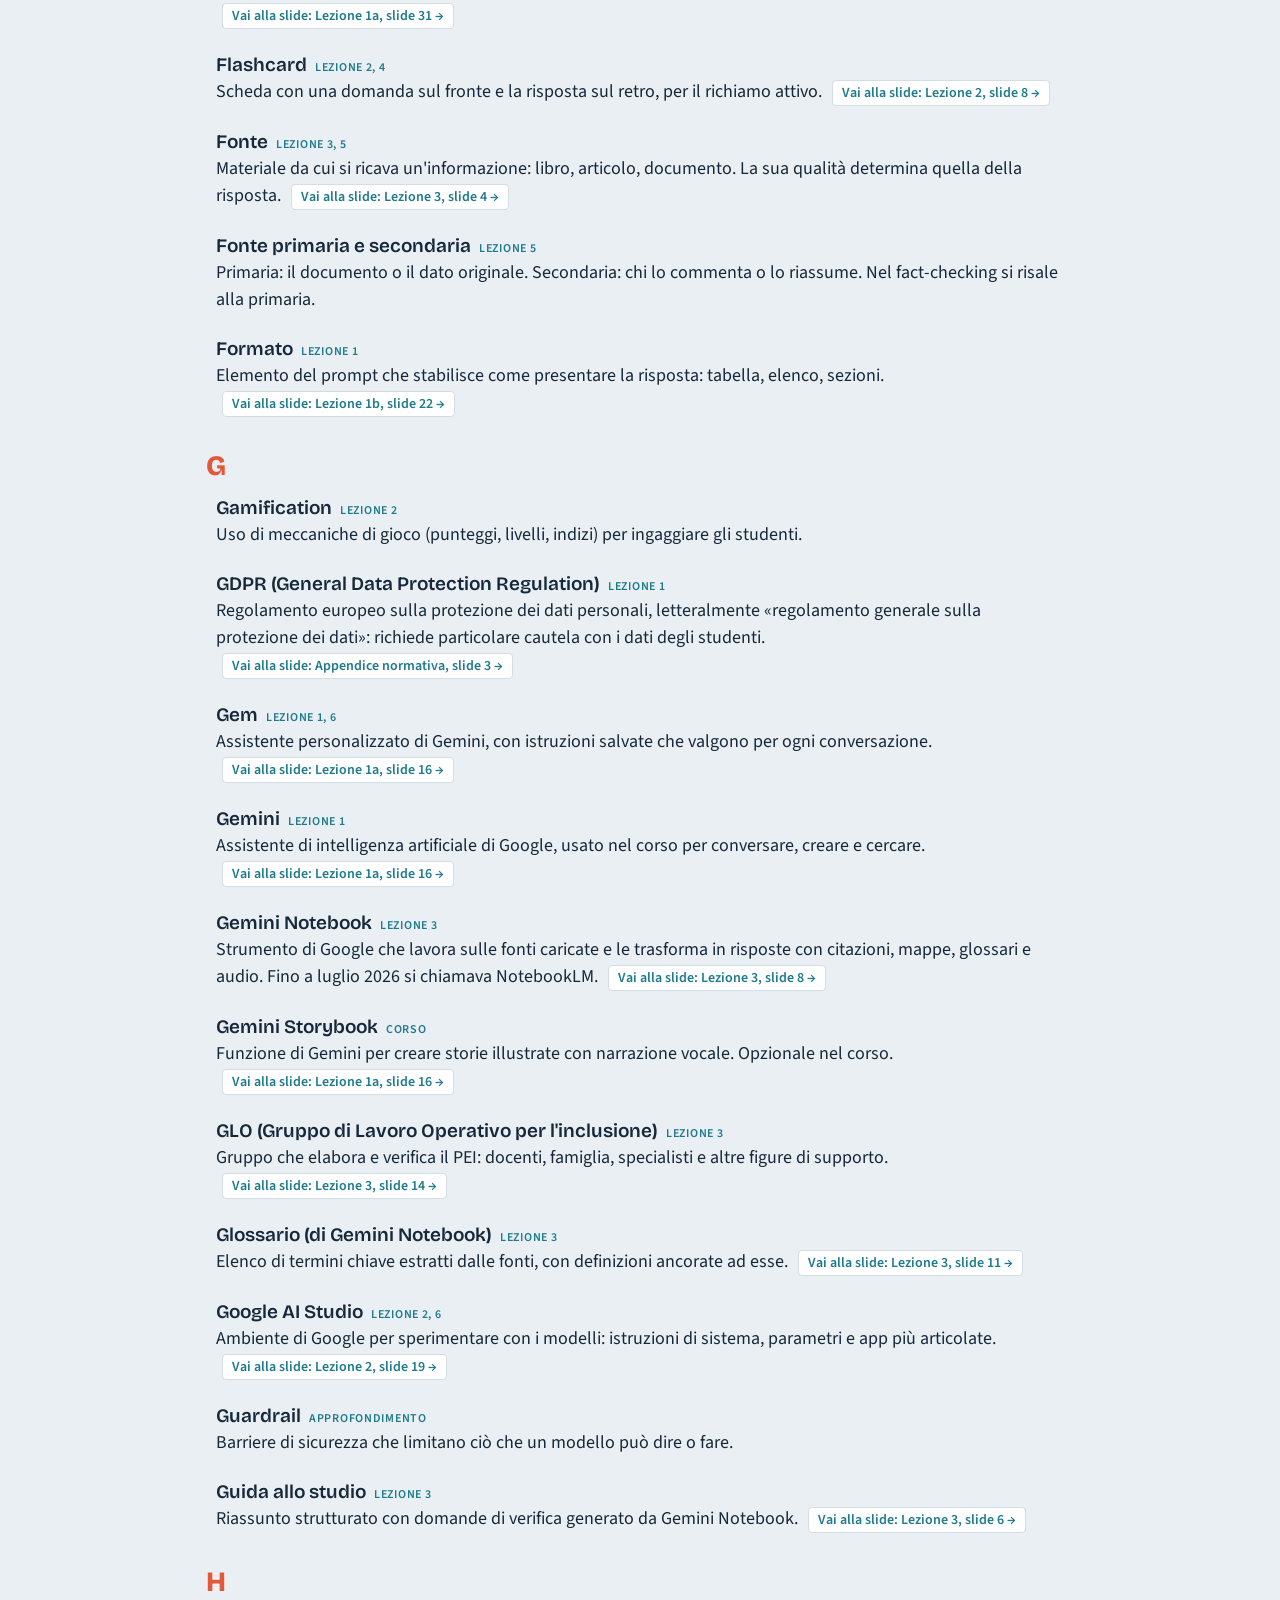
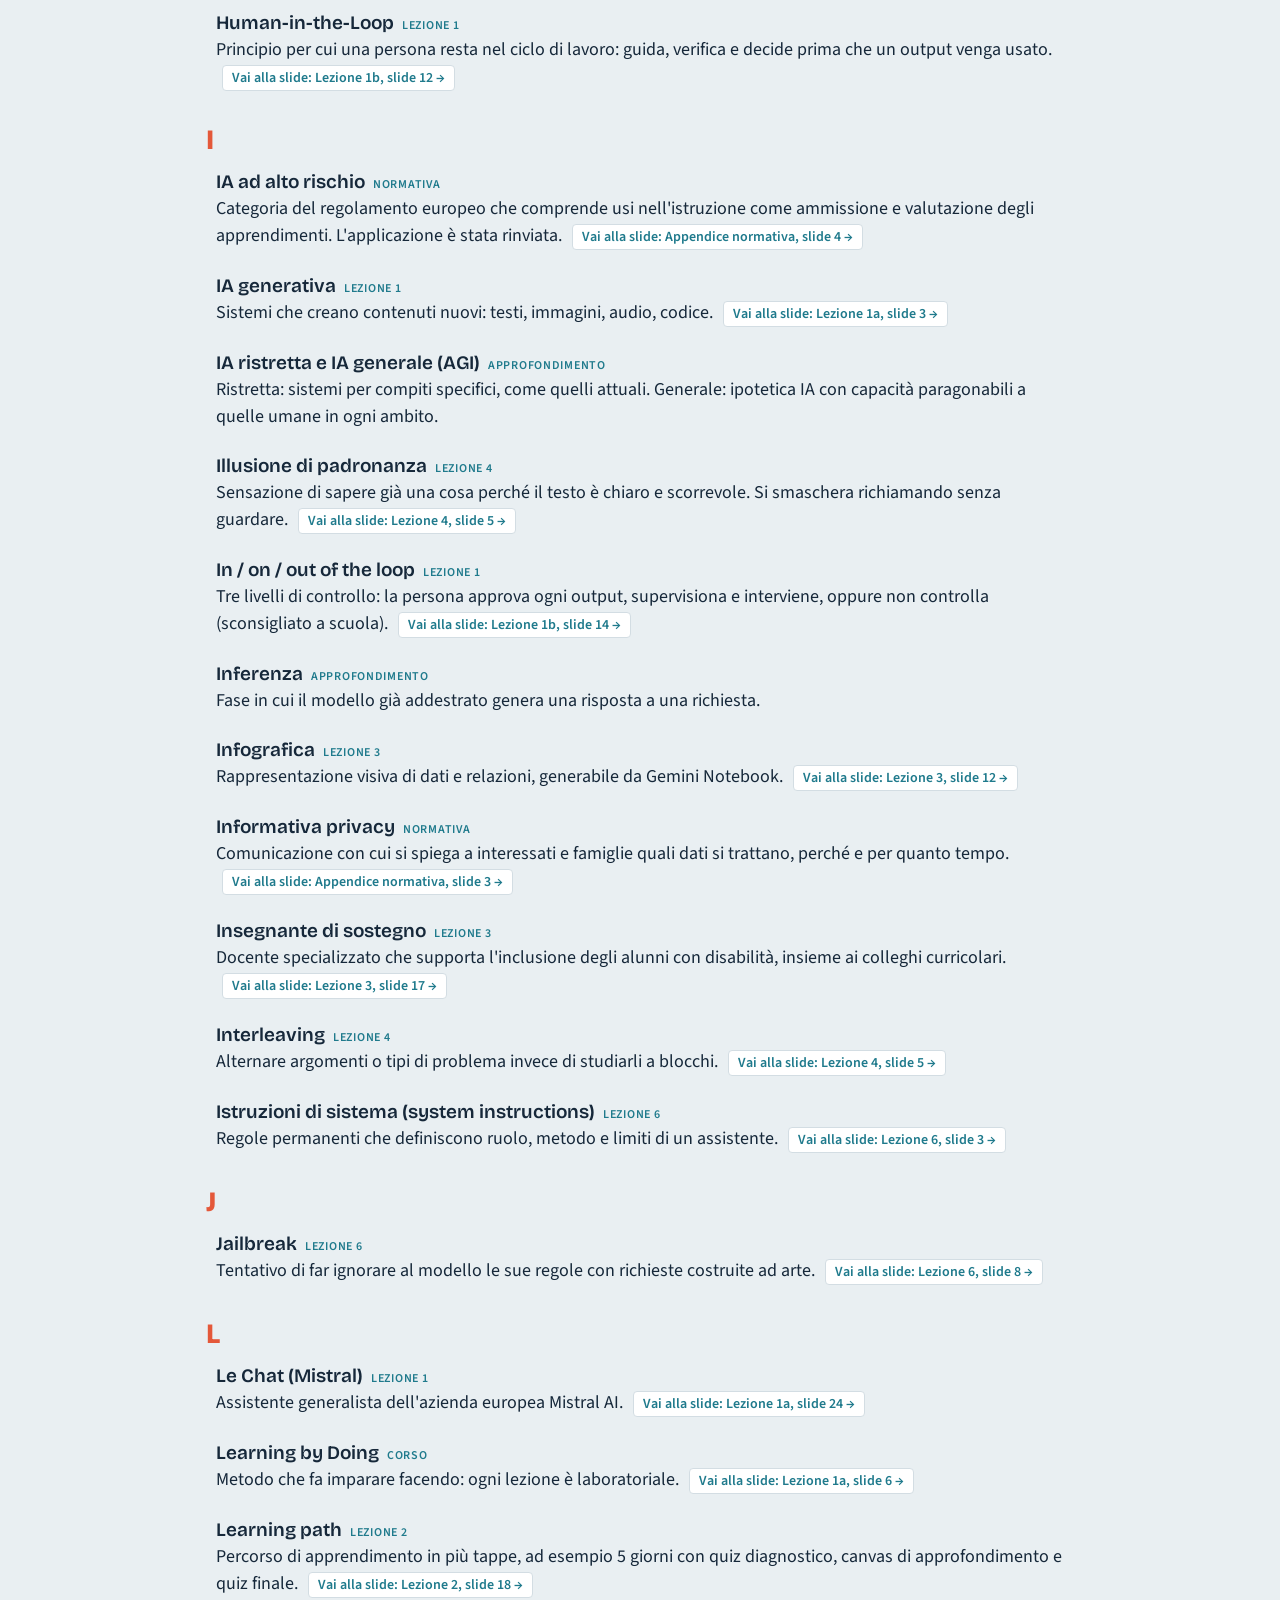
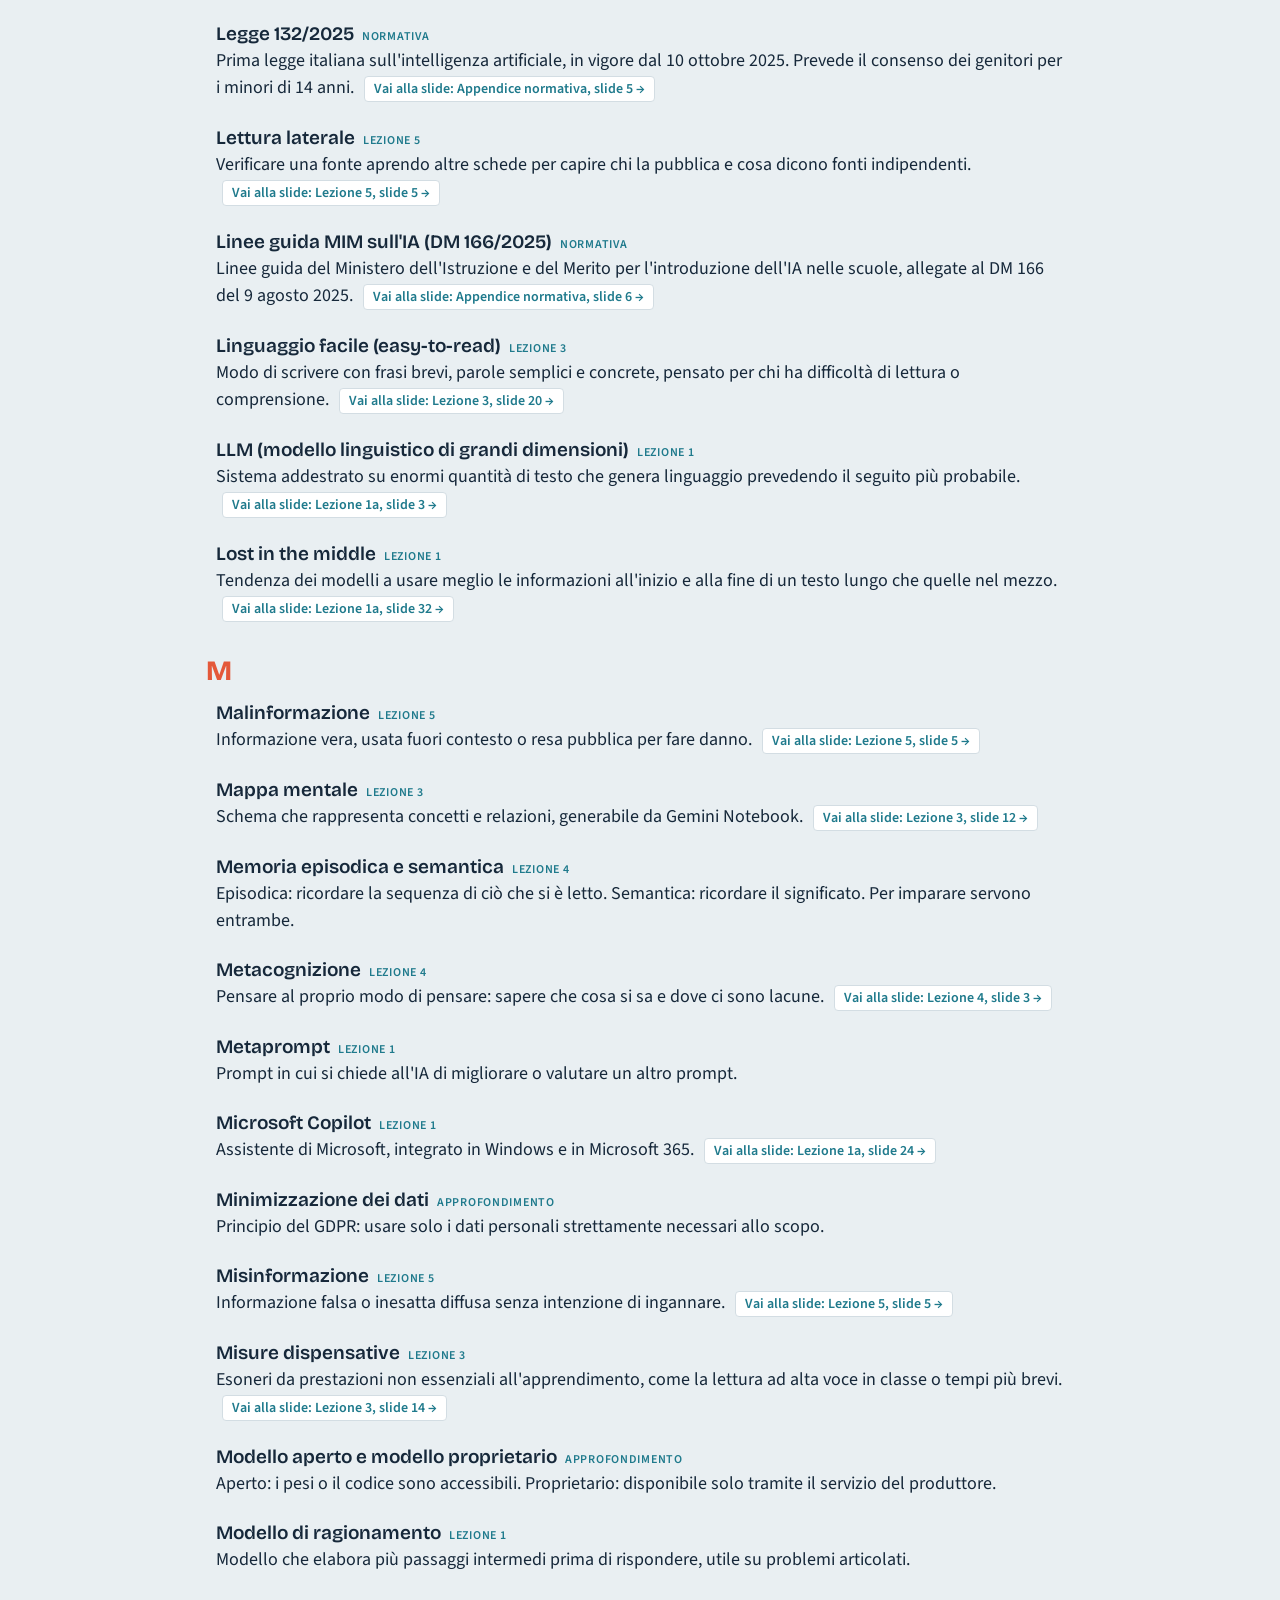
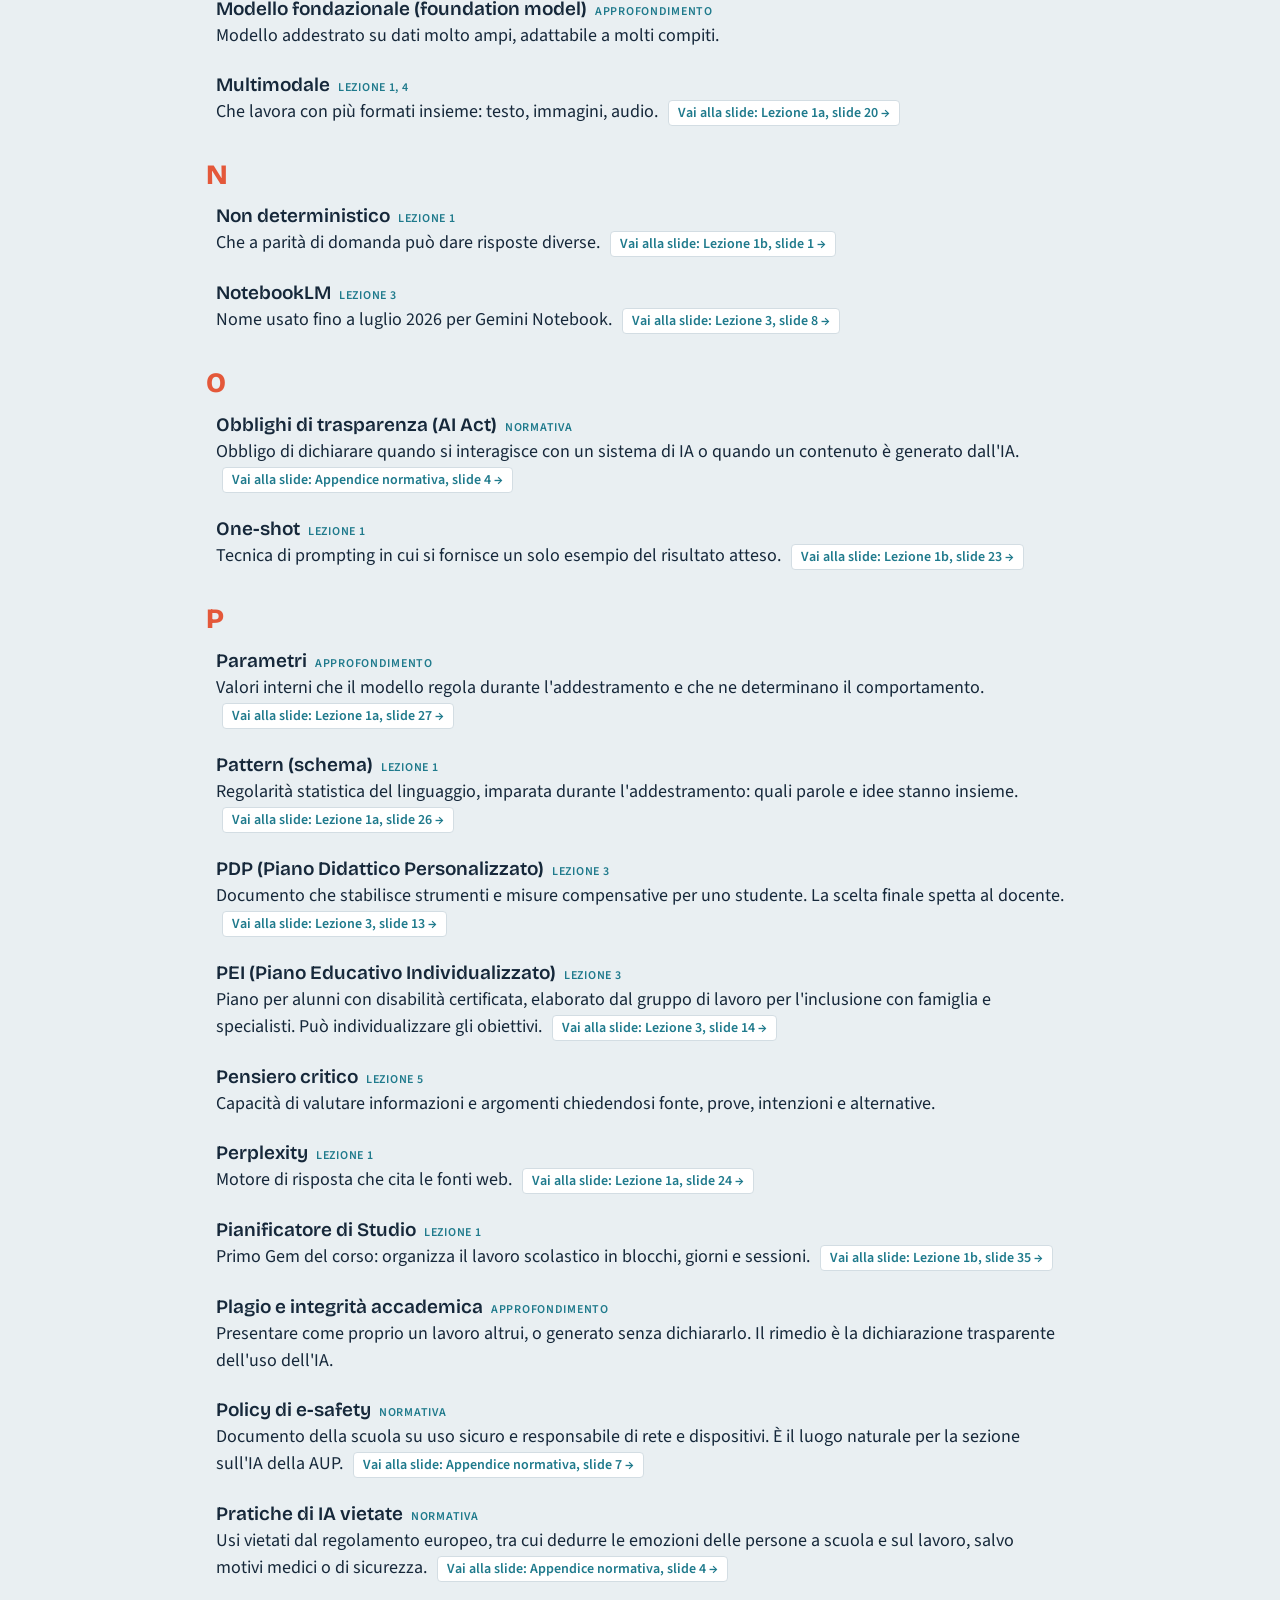
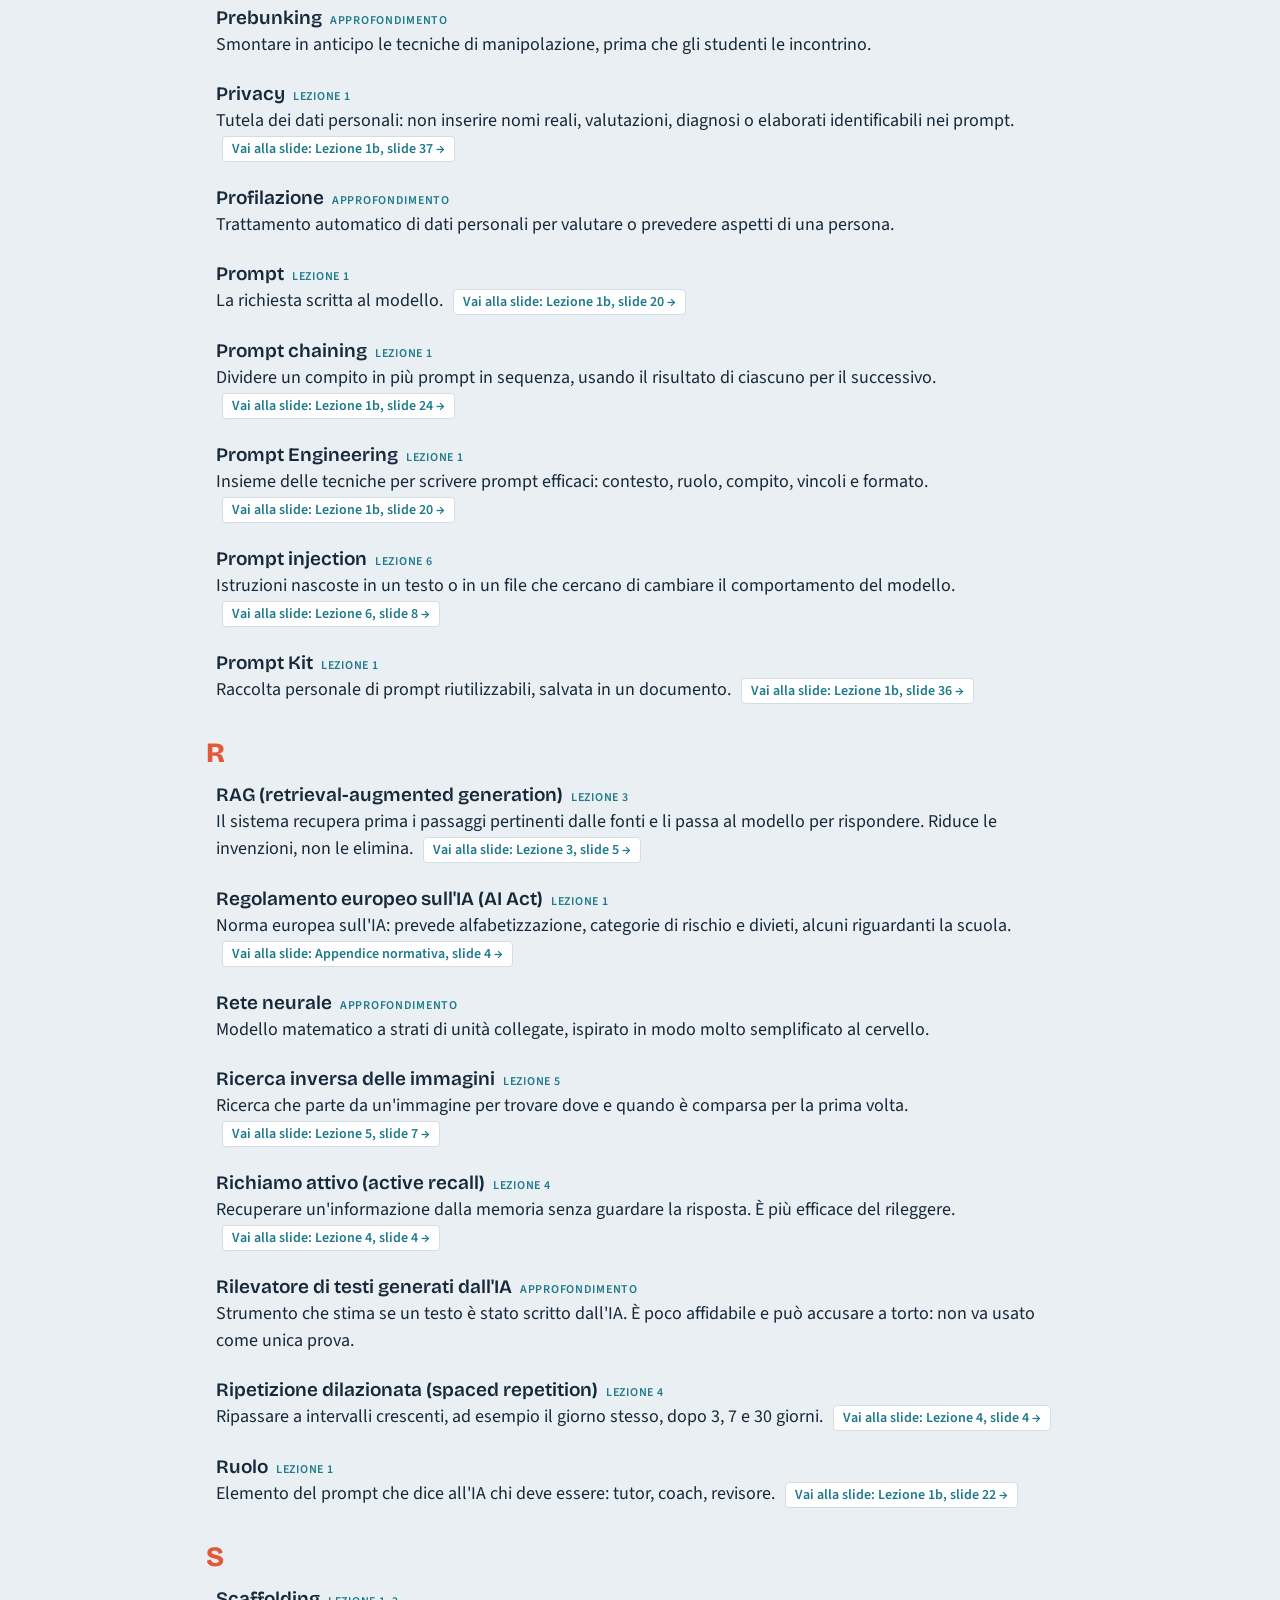
==== commit 9822938e: "Add files via upload" ====
--- a/glossario.html
+++ b/glossario.html
@@ -103,7 +103,7 @@
 ["Anonimizzazione e pseudonimizzazione","Anonimizzare: rendere impossibile risalire alla persona. Pseudonimizzare: sostituire i dati identificativi con codici, ma restando in grado di risalire con informazioni aggiuntive.","Approfondimento"],
 ["Minimizzazione dei dati","Principio del GDPR: usare solo i dati personali strettamente necessari allo scopo.","Approfondimento"],
 ["Profilazione","Trattamento automatico di dati personali per valutare o prevedere aspetti di una persona.","Approfondimento"],
-["Assistente IA","Programma che risponde a richieste in linguaggio naturale, una alla volta, e svolge compiti. Può essere generalista (Gemini) o specializzato (NotebookLM, un Gem). Diverso dall'agente, che persegue un obiettivo in più passi.","1"],
+["Assistente IA","Programma che risponde a richieste in linguaggio naturale, una alla volta, e svolge compiti. Può essere generalista (Gemini) o specializzato (Gemini Notebook, un Gem). Diverso dall'agente, che persegue un obiettivo in più passi.","1"],
 ["Assistente generalista e specializzato","Generalista: adatto a molti compiti. Specializzato: configurato per uno scopo, come un tutor di Matematica o uno strumento che lavora solo sulle tue fonti.","1"],
 ["ChatGPT","Assistente generalista di OpenAI, con assistenti personalizzabili (GPT).","1"],
 ["Claude","Assistente generalista di Anthropic, con progetti e artefatti interattivi.","1"],
@@ -145,7 +145,7 @@
 ["Addestramento","Fase in cui un modello apprende da grandi quantità di dati, riconoscendo regolarità nel linguaggio.","1"],
 ["AI Literacy","Alfabetizzazione sull'IA: capire come funziona, usarla bene, valutarla in modo critico e con responsabilità.","1"],
 ["Allucinazione","Risposta plausibile e sicura nel tono, ma falsa: dati alterati, citazioni o fonti inesistenti.","1, 5"],
-["Audio Overview (panoramica audio)","Traccia audio generata da NotebookLM a partire dalle fonti caricate, in forma di conversazione o di ripasso guidato.","4"],
+["Audio Overview (panoramica audio)","Traccia audio generata da Gemini Notebook a partire dalle fonti caricate, in forma di conversazione o di ripasso guidato.","4"],
 ["Autovalutazione","Verifica che lo studente fa da solo sulla propria preparazione, con quiz, flashcard o domande di controllo.","4"],
 ["BES (Bisogni Educativi Speciali)","Situazioni che richiedono strategie didattiche personalizzate. Il materiale può essere adattato nella forma, non nei contenuti.","3"],
 ["Bias","Squilibrio o scorciatoia che orienta le risposte. Si distinguono i bias del modello (rappresentazione, storico, stereotipo, lingua e cultura, misurazione) e quelli di chi lo usa (conferma, automazione, ancoraggio, antropomorfismo).","1"],
@@ -154,7 +154,7 @@
 ["Artefatto","Oggetto interattivo che Gemini genera dentro Canvas: quiz, gioco, flashcard, escape room, simulatore. Si apre come pagina funzionante, non come testo da leggere.","2"],
 ["Classroom (Google Classroom)","Piattaforma Google per gestire compiti e materiali della classe. Dal 2026 Gemini può allegare direttamente un'attività Canvas a un compito o post, senza esportare file.","2"],
 ["Chat","Modalità di conversazione con l'IA, a domanda e risposta, senza un artefatto interattivo.","1"],
-["Citazione (nelle fonti)","Rimando che indica il punto esatto della fonte da cui proviene un'affermazione, in NotebookLM cliccabile.","3"],
+["Citazione (nelle fonti)","Rimando che indica il punto esatto della fonte da cui proviene un'affermazione, in Gemini Notebook cliccabile.","3"],
 ["Collaudo","Prova di un tutor con studenti finti (che sa, che sbaglia, che chiede la soluzione) prima di consegnarlo.","6"],
 ["Compito","Elemento del prompt che dice che cosa fare, in passi chiari.","1"],
 ["Contesto","Elemento del prompt che descrive la situazione: chi è lo studente, che cosa sa, dove fatica.","1"],
@@ -163,7 +163,7 @@
 ["DigCompEdu","Quadro europeo delle competenze digitali dei docenti, articolato in aree.","Corso"],
 ["Distrattore","Opzione sbagliata di un quiz a risposta multipla. Un buon distrattore rappresenta un errore reale.","4"],
 ["DSA (Disturbi Specifici dell'Apprendimento)","Difficoltà come dislessia, disortografia, discalculia. Il materiale si adatta nella forma mantenendo i concetti.","3"],
-["Ecosistema Gemini","L'insieme di strumenti usati nel corso: Gemini, Canvas, NotebookLM, Google AI Studio e, come opzione, Storybook.","Corso"],
+["Ecosistema Gemini","L'insieme di strumenti usati nel corso: Gemini, Canvas, Gemini Notebook, Google AI Studio e, come opzione, Storybook.","Corso"],
 ["Escape room didattica","Attività a stanze in cui ogni enigma è un concetto della materia, con indizi progressivi.","2"],
 ["Fact-checking","Verifica dell'esattezza di un'affermazione controllando le fonti originali.","5"],
 ["Feedback immediato","Risposta che lo studente riceve subito dopo ogni tentativo, che riduce l'ansia e guida la correzione.","2"],
@@ -176,21 +176,22 @@
 ["Gem","Assistente personalizzato di Gemini, con istruzioni salvate che valgono per ogni conversazione.","1, 6"],
 ["Gemini","Assistente di intelligenza artificiale di Google, usato nel corso per conversare, creare e cercare.","1"],
 ["Gemini Storybook","Funzione di Gemini per creare storie illustrate con narrazione vocale. Opzionale nel corso.","Corso"],
-["Glossario (di NotebookLM)","Elenco di termini chiave estratti dalle fonti, con definizioni ancorate ad esse.","3"],
+["Glossario (di Gemini Notebook)","Elenco di termini chiave estratti dalle fonti, con definizioni ancorate ad esse.","3"],
 ["Google AI Studio","Ambiente di Google per sperimentare con i modelli: istruzioni di sistema, parametri e app più articolate.","2, 6"],
 ["Vibe coding","Programmare \u201ca sensazione\u201d: si descrive all\u2019IA cosa si vuole ottenere, in linguaggio naturale, e lei genera e corregge il codice, senza scriverlo riga per riga. Si usa ad esempio su Google AI Studio.","2, 6"],
-["Guida allo studio","Riassunto strutturato con domande di verifica generato da NotebookLM.","3"],
-["Infografica","Rappresentazione visiva di dati e relazioni, generabile da NotebookLM.","3"],
+["Guida allo studio","Riassunto strutturato con domande di verifica generato da Gemini Notebook.","3"],
+["Infografica","Rappresentazione visiva di dati e relazioni, generabile da Gemini Notebook.","3"],
 ["Istruzioni di sistema (system instructions)","Regole permanenti che definiscono ruolo, metodo e limiti di un assistente.","6"],
 ["Learning by Doing","Metodo che fa imparare facendo: ogni lezione è laboratoriale.","Corso"],
 ["Learning path","Percorso di apprendimento in più tappe, ad esempio 5 giorni con quiz diagnostico, canvas di approfondimento e quiz finale.","2"],
 ["LLM (modello linguistico di grandi dimensioni)","Sistema addestrato su enormi quantità di testo che genera linguaggio prevedendo il seguito più probabile.","1"],
-["Mappa mentale","Schema che rappresenta concetti e relazioni, generabile da NotebookLM.","3"],
+["Mappa mentale","Schema che rappresenta concetti e relazioni, generabile da Gemini Notebook.","3"],
 ["Memoria episodica e semantica","Episodica: ricordare la sequenza di ciò che si è letto. Semantica: ricordare il significato. Per imparare servono entrambe.","4"],
 ["Metacognizione","Pensare al proprio modo di pensare: sapere che cosa si sa e dove ci sono lacune.","4"],
 ["Multimodale","Che lavora con più formati insieme: testo, immagini, audio.","1, 4"],
 ["Non deterministico","Che a parità di domanda può dare risposte diverse.","1"],
-["NotebookLM","Strumento di Google che lavora sulle fonti caricate e le trasforma in risposte con citazioni, mappe, glossari e audio.","3"],
+["Gemini Notebook","Strumento di Google che lavora sulle fonti caricate e le trasforma in risposte con citazioni, mappe, glossari e audio. Fino a luglio 2026 si chiamava NotebookLM.","3"],
+["NotebookLM","Nome usato fino a luglio 2026 per Gemini Notebook.","3"],
 ["PDP (Piano Didattico Personalizzato)","Documento che stabilisce strumenti e misure compensative per uno studente. La scelta finale spetta al docente.","3"],
 ["Pianificatore di Studio","Primo Gem del corso: organizza il lavoro scolastico in blocchi, giorni e sessioni.","1"],
 ["Privacy","Tutela dei dati personali: non inserire nomi reali, valutazioni, diagnosi o elaborati identificabili nei prompt.","1"],
@@ -207,7 +208,7 @@
 ["Storia a bivio","Racconto interattivo in cui le scelte dello studente portano a conseguenze diverse.","2"],
 ["Studente-tipo","Studente di riferimento usato nelle demo, «Marco»: personalizzato poi con studenti reali anonimizzati.","1"],
 ["Studio multimodale","Studio con più canali: lettura, ascolto, quiz, schemi.","4"],
-["Tassonomia di Bloom","Scala di livelli cognitivi: ricordare, comprendere, applicare, analizzare, valutare, creare.","2"],
+["Tassonomia di Bloom","Classificazione degli obiettivi di apprendimento in sei livelli, dal più semplice al più complesso (nella revisione di Anderson e Krathwohl, 2001). Ogni livello presuppone i precedenti:<ol style='margin:.4em 0 0;padding-left:1.4em'><li><b>Ricordare</b>: richiamare fatti, termini, definizioni.</li><li><b>Comprendere</b>: spiegare con parole proprie, fare esempi, riassumere.</li><li><b>Applicare</b>: usare una regola o un procedimento in un caso concreto.</li><li><b>Analizzare</b>: scomporre in parti, cogliere relazioni, cause ed effetti.</li><li><b>Valutare</b>: giudicare in base a criteri, motivare una scelta.</li><li><b>Creare</b>: combinare gli elementi in qualcosa di nuovo, come un progetto, un'ipotesi o un prodotto.</li></ol>","2"],
 ["Tutor socratico","Tutor virtuale che pone domande guida anziché dare le soluzioni.","1, 6"],
 ["Tutor virtuale","Assistente configurato per accompagnare lo studente nello studio autonomo.","6"],
 ["Vincoli","Elemento del prompt che stabilisce limiti e cosa non fare.","1"],
@@ -241,16 +242,16 @@
 "Digital Omnibus":["normativa",4],
 "Policy di e-safety":["normativa",7],
 "Bias e allucinazione: la differenza":["lezione-1a",41],
-"PEI (Piano Educativo Individualizzato)":[3,11],
-"GLO (Gruppo di Lavoro Operativo per l'inclusione)":[3,11],
-"Strumenti compensativi":[3,11],
-"Misure dispensative":[3,11],
-"Insegnante di sostegno":[3,14],
-"CAA (Comunicazione Aumentativa e Alternativa)":[3,14],
-"Linguaggio facile (easy-to-read)":[3,17],
-"Storia sociale":[3,17],
-"Sintesi vocale (text-to-speech)":[3,13],
-"Dettatura (riconoscimento vocale)":[3,16],
+"PEI (Piano Educativo Individualizzato)":[3,14],
+"GLO (Gruppo di Lavoro Operativo per l'inclusione)":[3,14],
+"Strumenti compensativi":[3,14],
+"Misure dispensative":[3,14],
+"Insegnante di sostegno":[3,17],
+"CAA (Comunicazione Aumentativa e Alternativa)":[3,17],
+"Linguaggio facile (easy-to-read)":[3,20],
+"Storia sociale":[3,20],
+"Sintesi vocale (text-to-speech)":[3,16],
+"Dettatura (riconoscimento vocale)":[3,19],
 "Top-p (nucleus sampling)":["lezione-1b",7],
 "Top-k":["lezione-1b",7],
 "Bias di rappresentazione":["lezione-1a",39],
@@ -309,7 +310,7 @@
 "Allucinazione":["lezione-1a",34],
 "Audio Overview (panoramica audio)":[4,6],
 "Autovalutazione":[4,6],
-"BES (Bisogni Educativi Speciali)":[3,10],
+"BES (Bisogni Educativi Speciali)":[3,13],
 "Bias":["lezione-1a",37],
 "Caccia all'errore":[2,10],
 "Canvas (Gemini Canvas)":[2,4],
@@ -323,7 +324,7 @@
 "Deep Research":[5,8],
 "Dialogo socratico":[6,3],
 "Distrattore":[4,7],
-"DSA (Disturbi Specifici dell'Apprendimento)":[3,10],
+"DSA (Disturbi Specifici dell'Apprendimento)":[3,13],
 "Ecosistema Gemini":["lezione-1a",16],
 "Escape room didattica":[2,6],
 "Fact-checking":[5,10],
@@ -336,21 +337,22 @@
 "Gem":["lezione-1a",16],
 "Gemini":["lezione-1a",16],
 "Gemini Storybook":["lezione-1a",16],
-"Glossario (di NotebookLM)":[3,9],
+"Glossario (di Gemini Notebook)":[3,11],
 "Google AI Studio":[2,19],
 "Vibe coding":[2,19],
 "Guida allo studio":[3,6],
-"Infografica":[3,7],
+"Infografica":[3,12],
 "Istruzioni di sistema (system instructions)":[6,3],
 "Learning by Doing":["lezione-1a",6],
 "Learning path":[2,18],
 "LLM (modello linguistico di grandi dimensioni)":["lezione-1a",3],
-"Mappa mentale":[3,7],
+"Mappa mentale":[3,12],
 "Metacognizione":[4,3],
 "Multimodale":["lezione-1a",20],
 "Non deterministico":["lezione-1b",1],
+"Gemini Notebook":[3,8],
 "NotebookLM":[3,8],
-"PDP (Piano Didattico Personalizzato)":[3,10],
+"PDP (Piano Didattico Personalizzato)":[3,13],
 "Pianificatore di Studio":["lezione-1b",35],
 "Privacy":["lezione-1b",37],
 "Prompt":["lezione-1b",20],
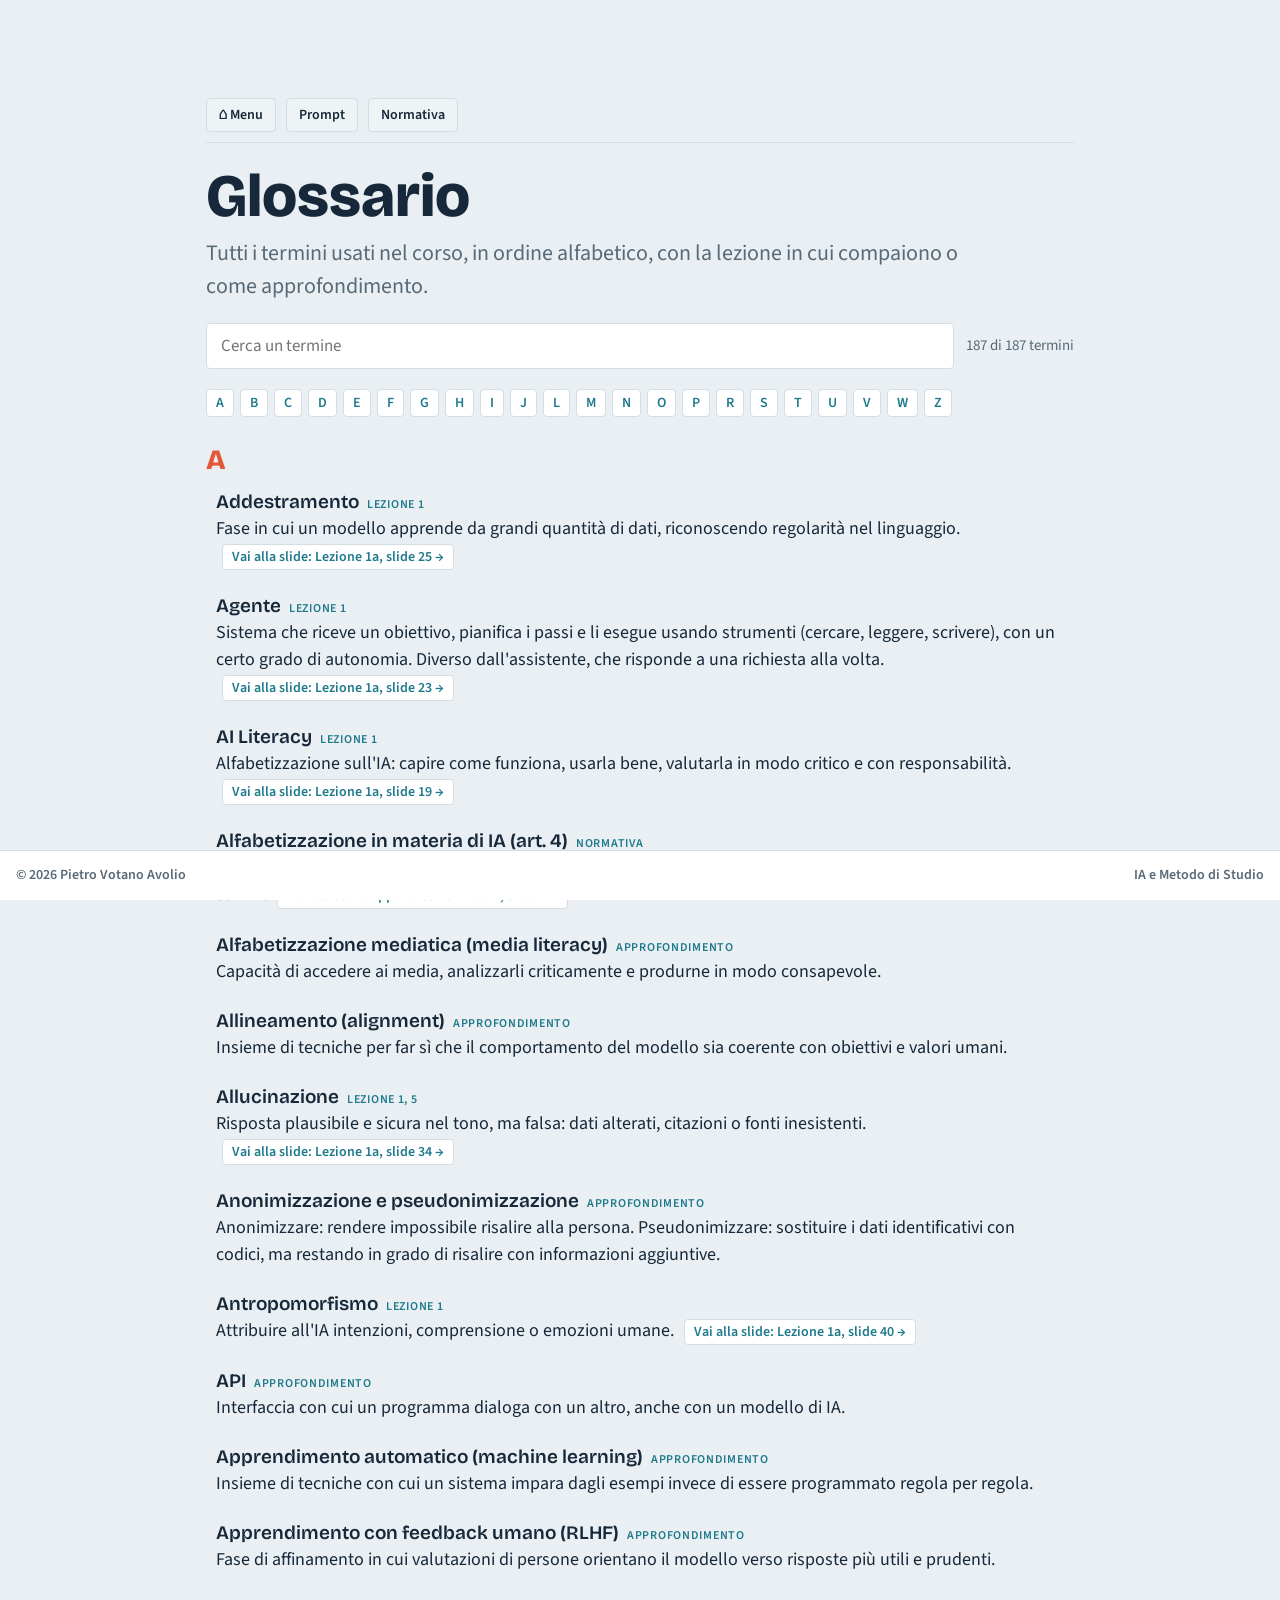
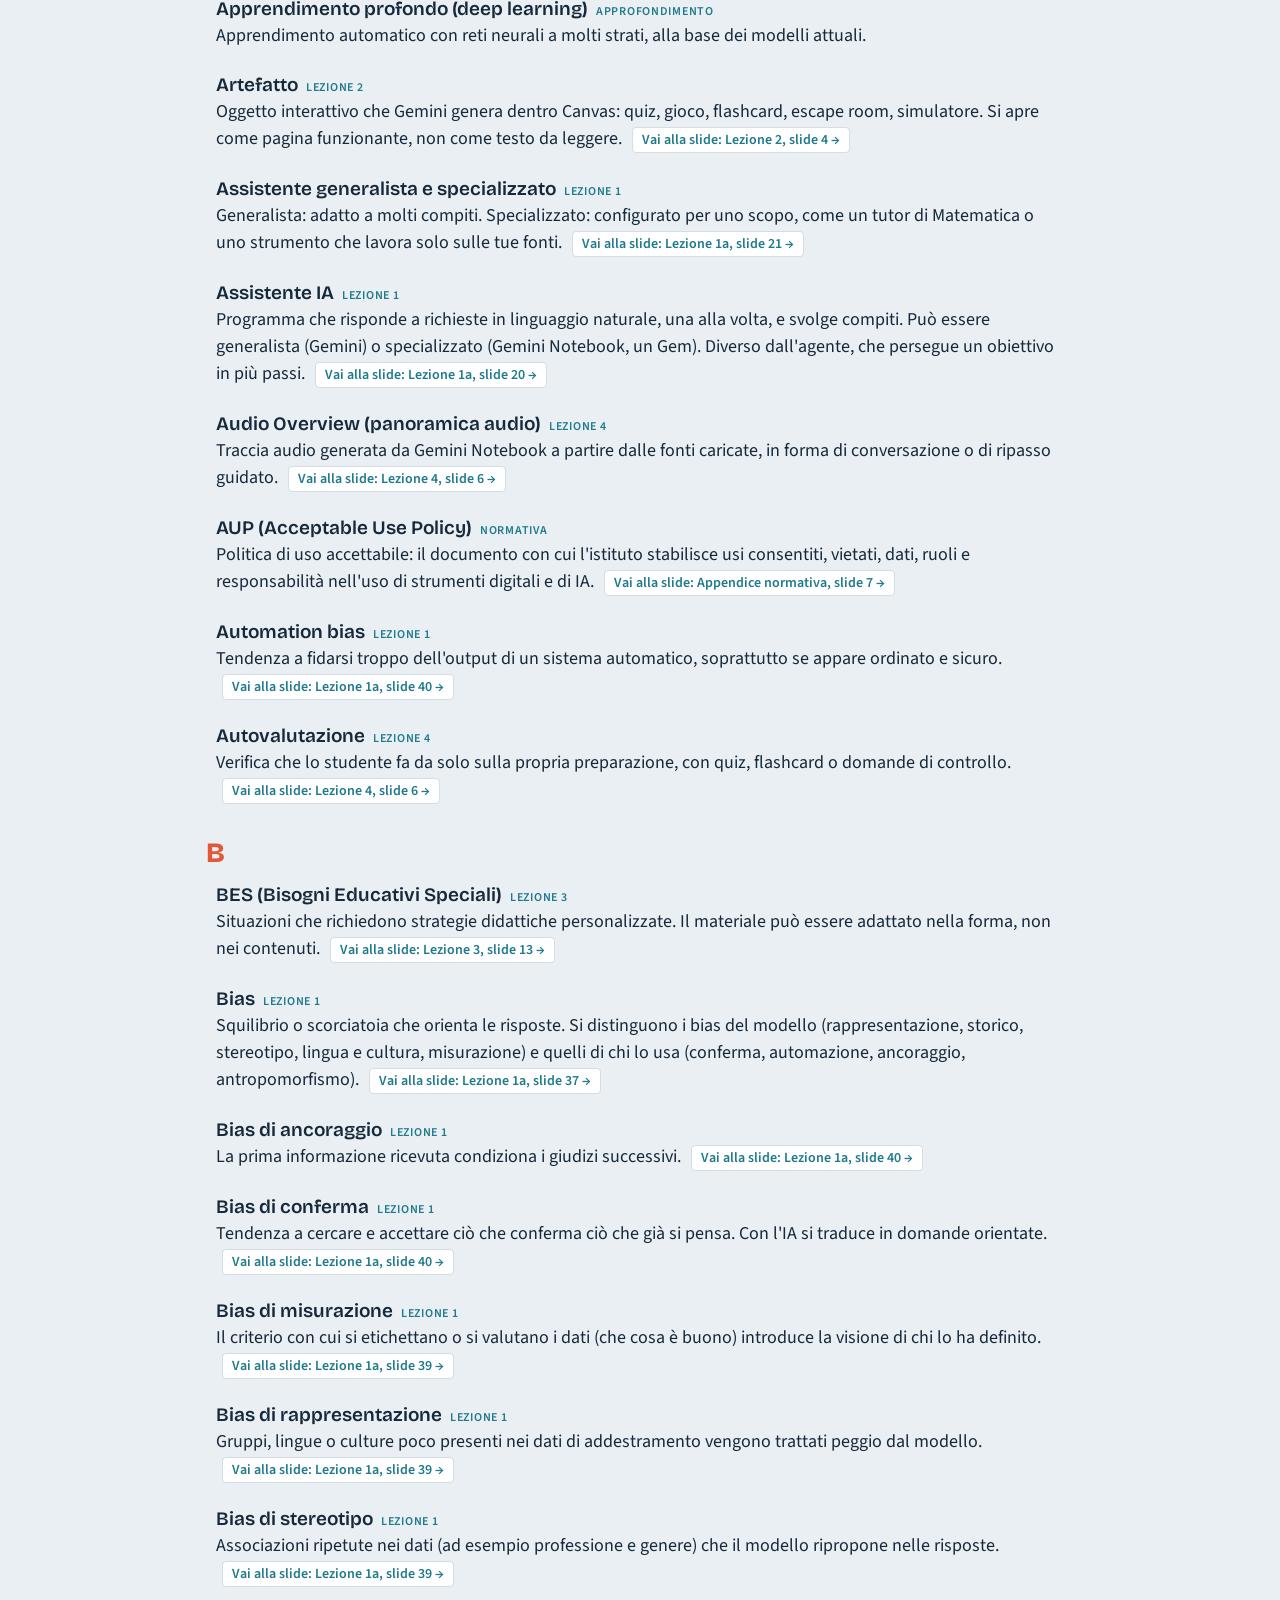
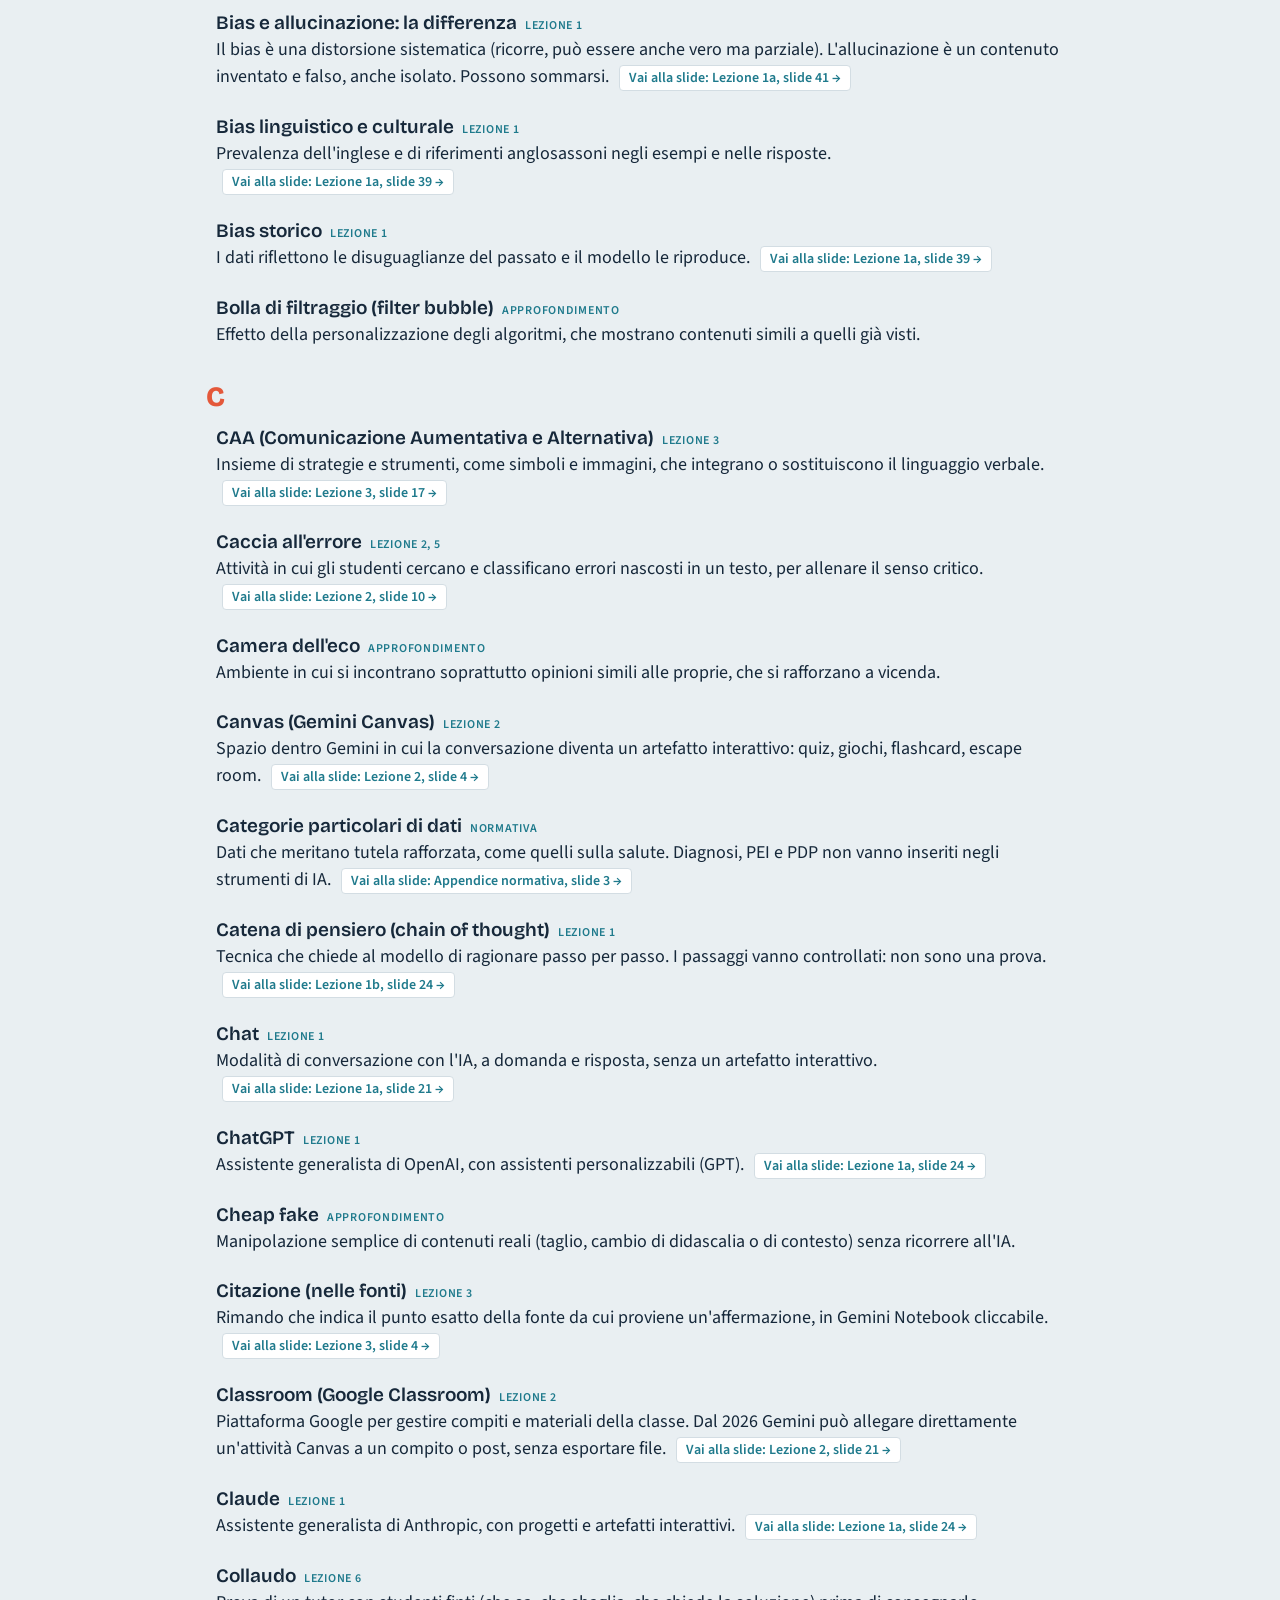
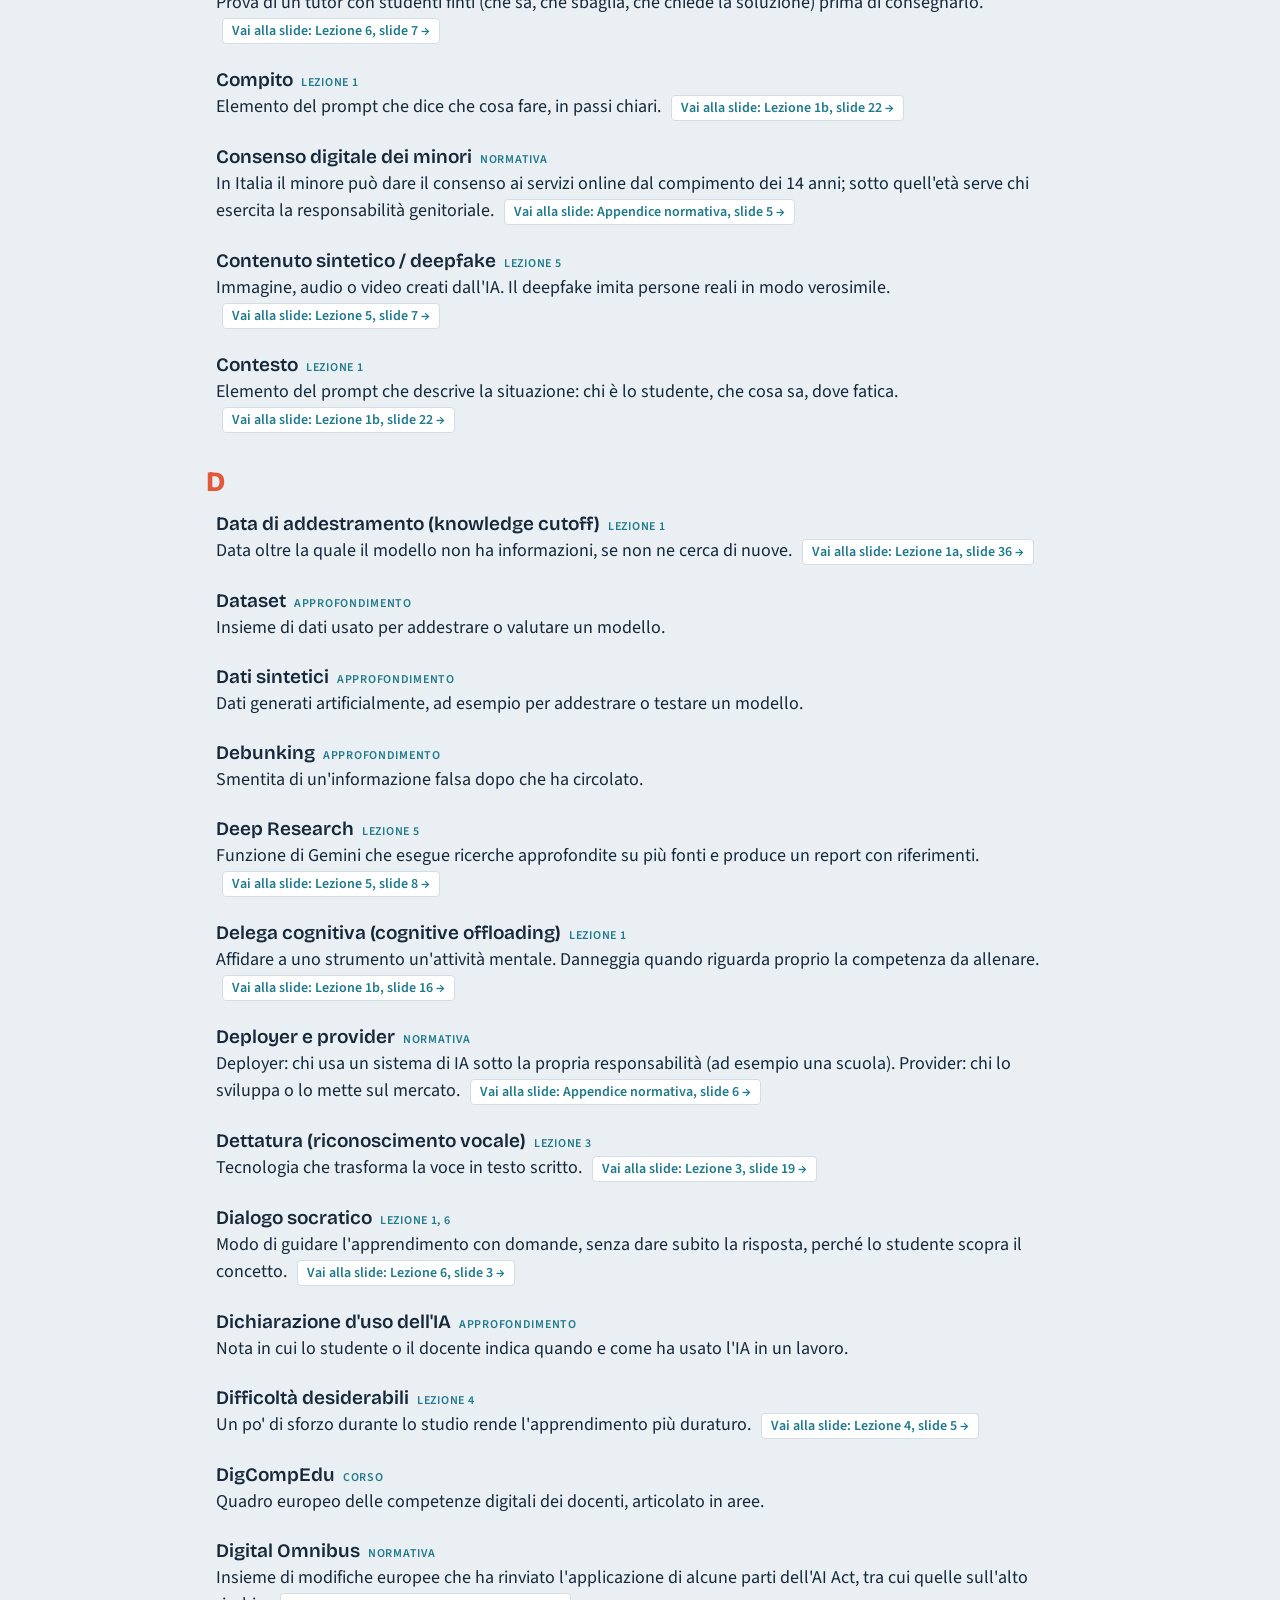
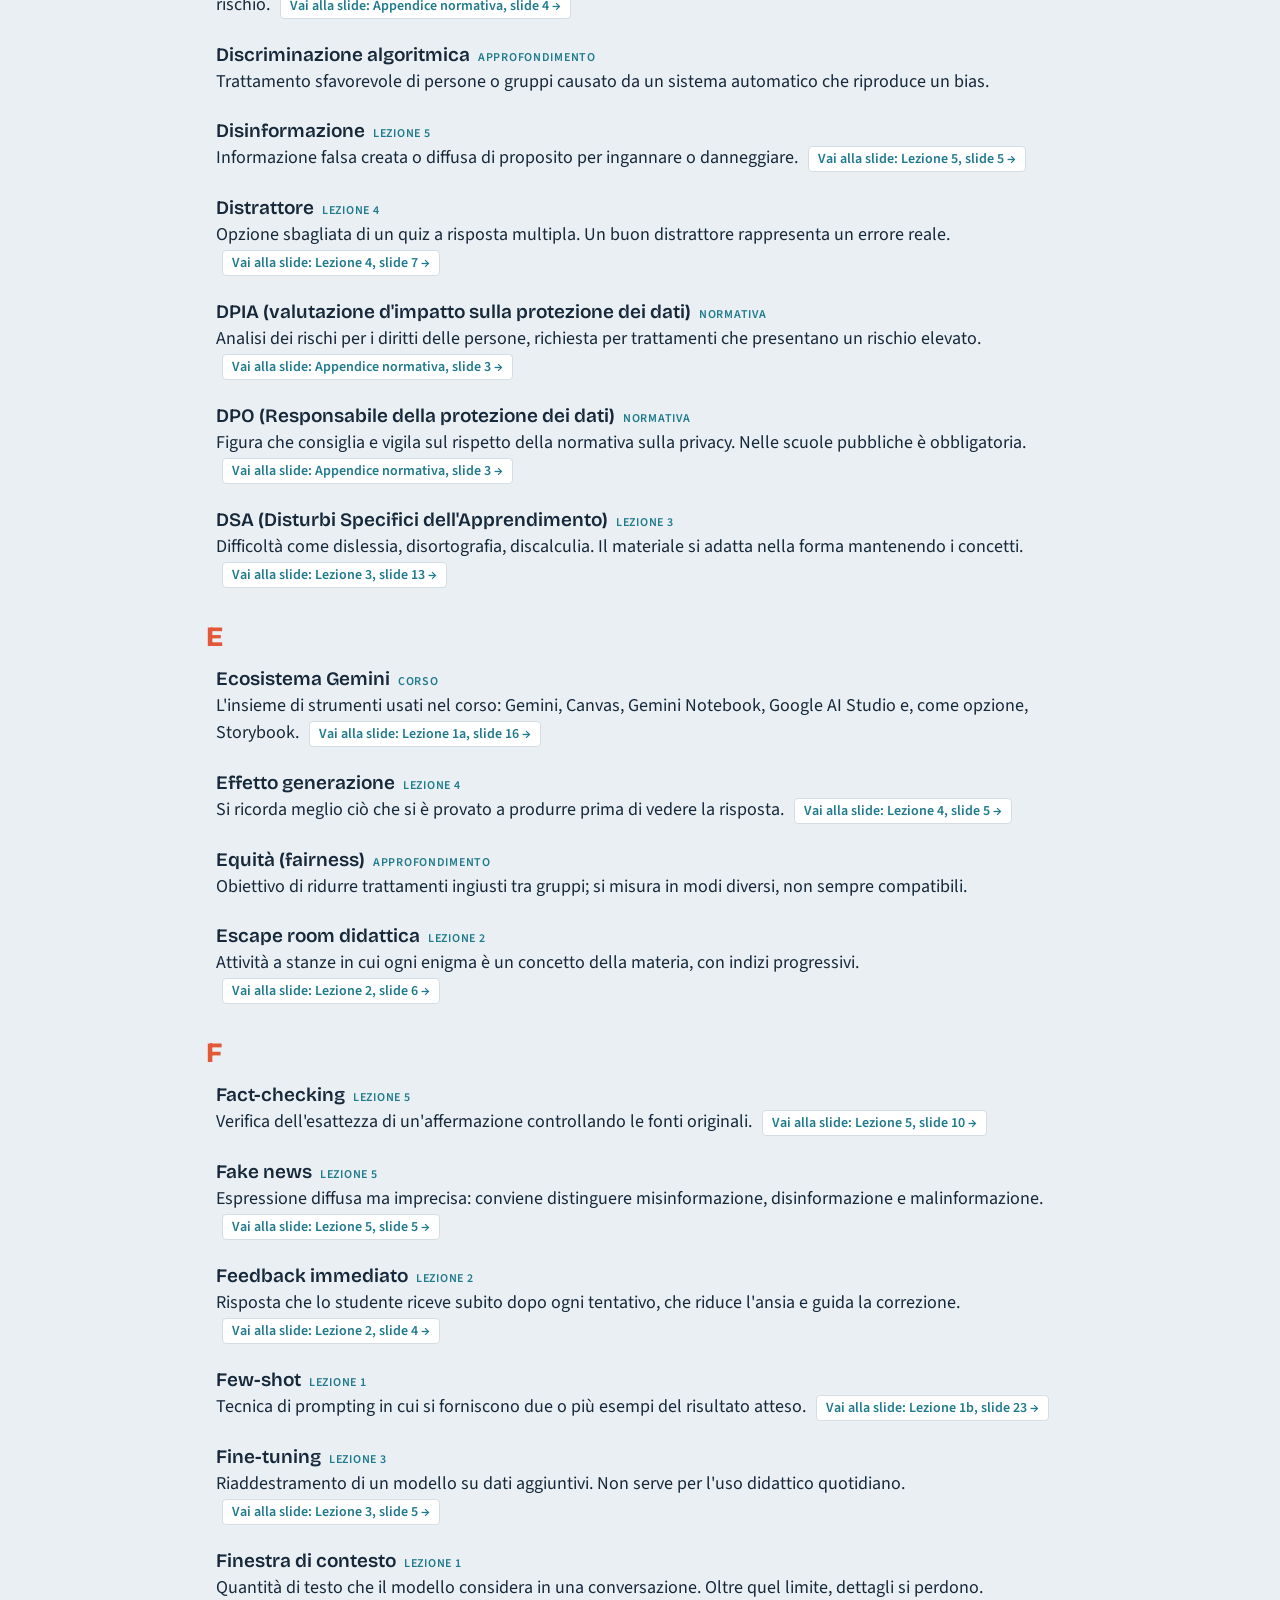
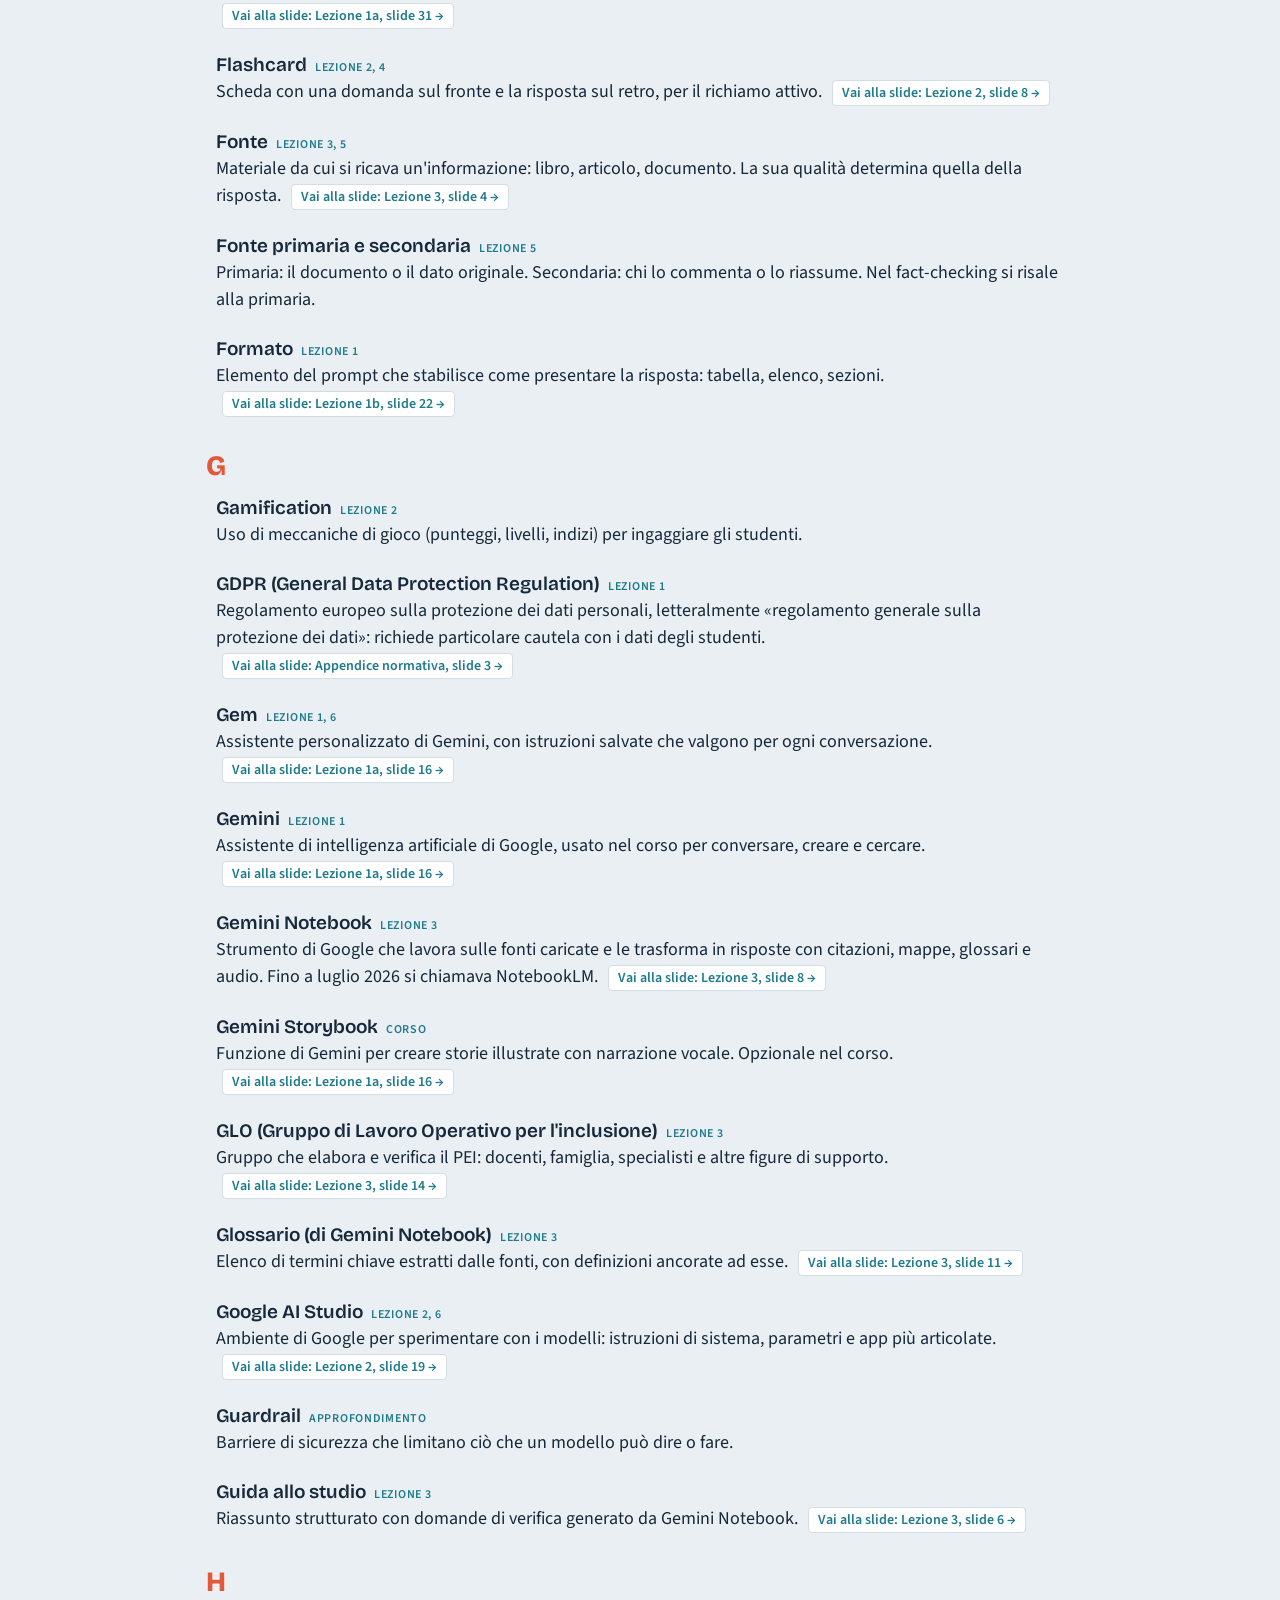
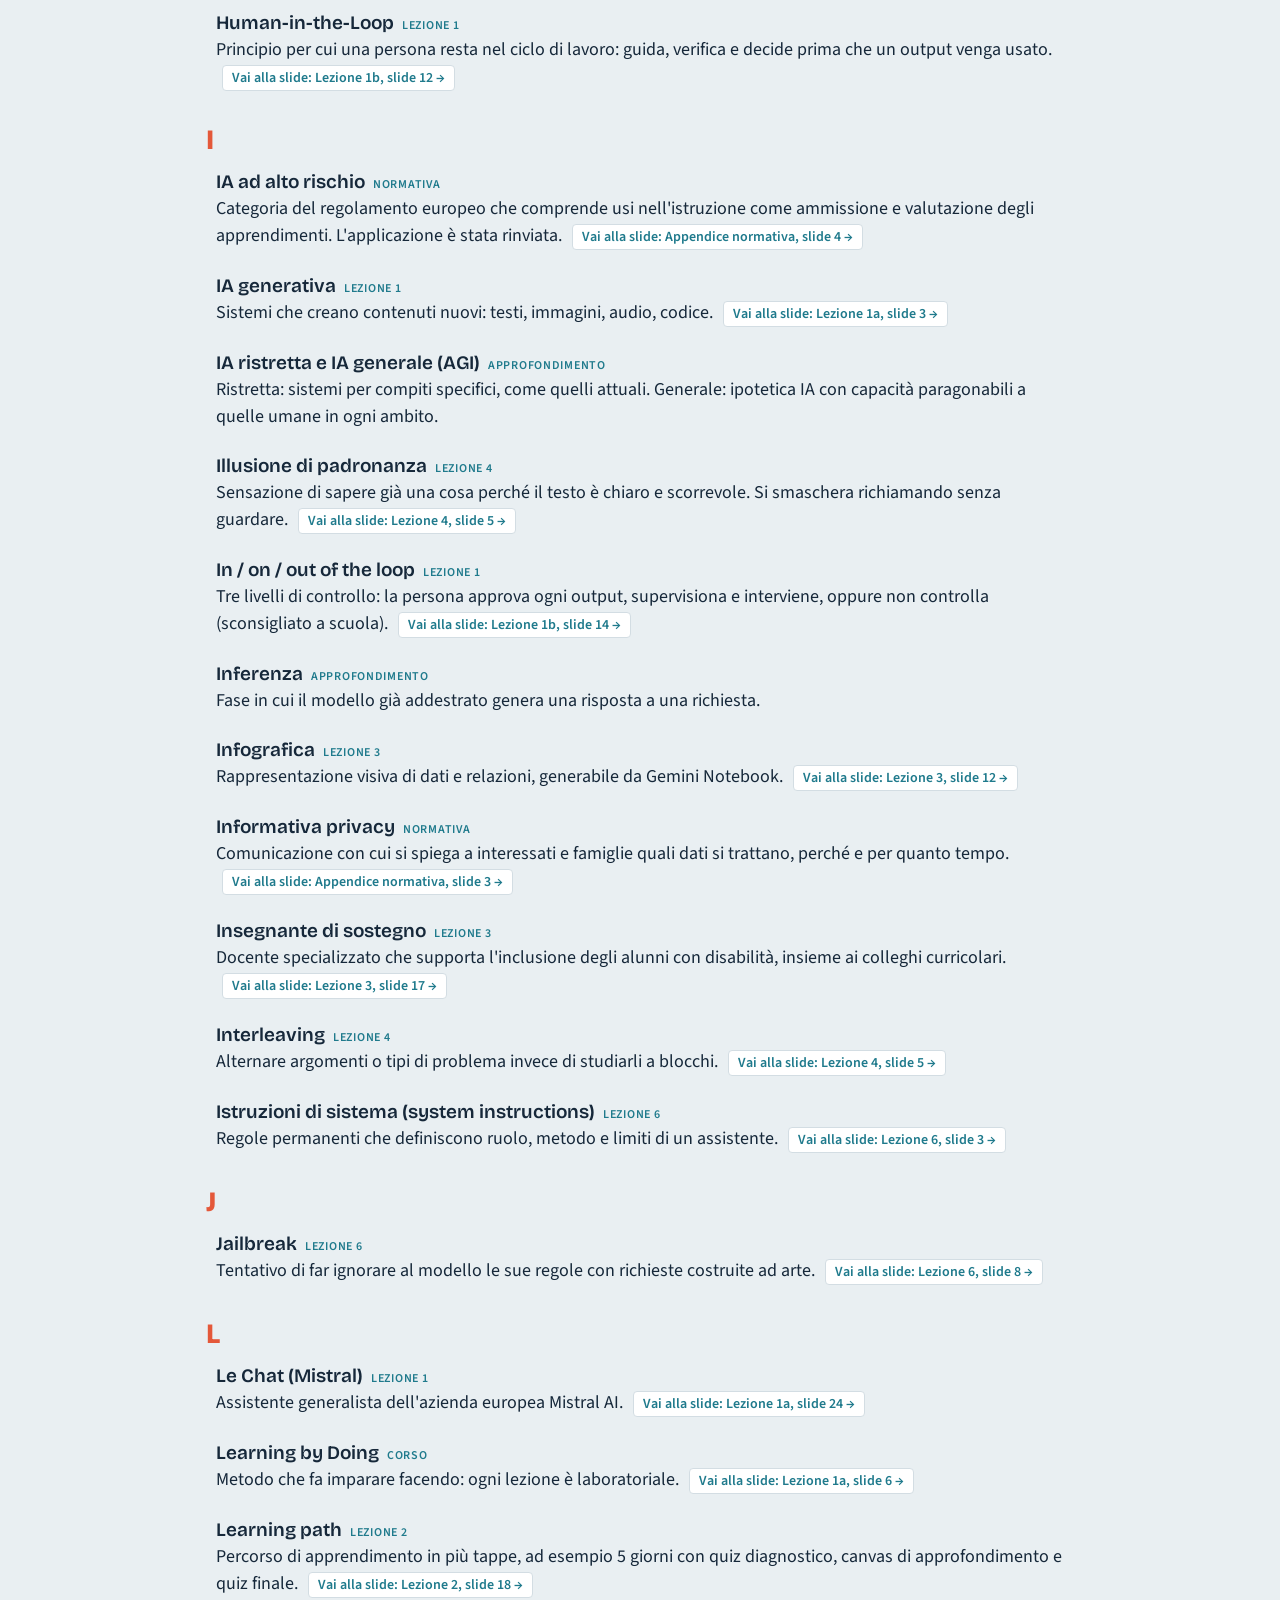
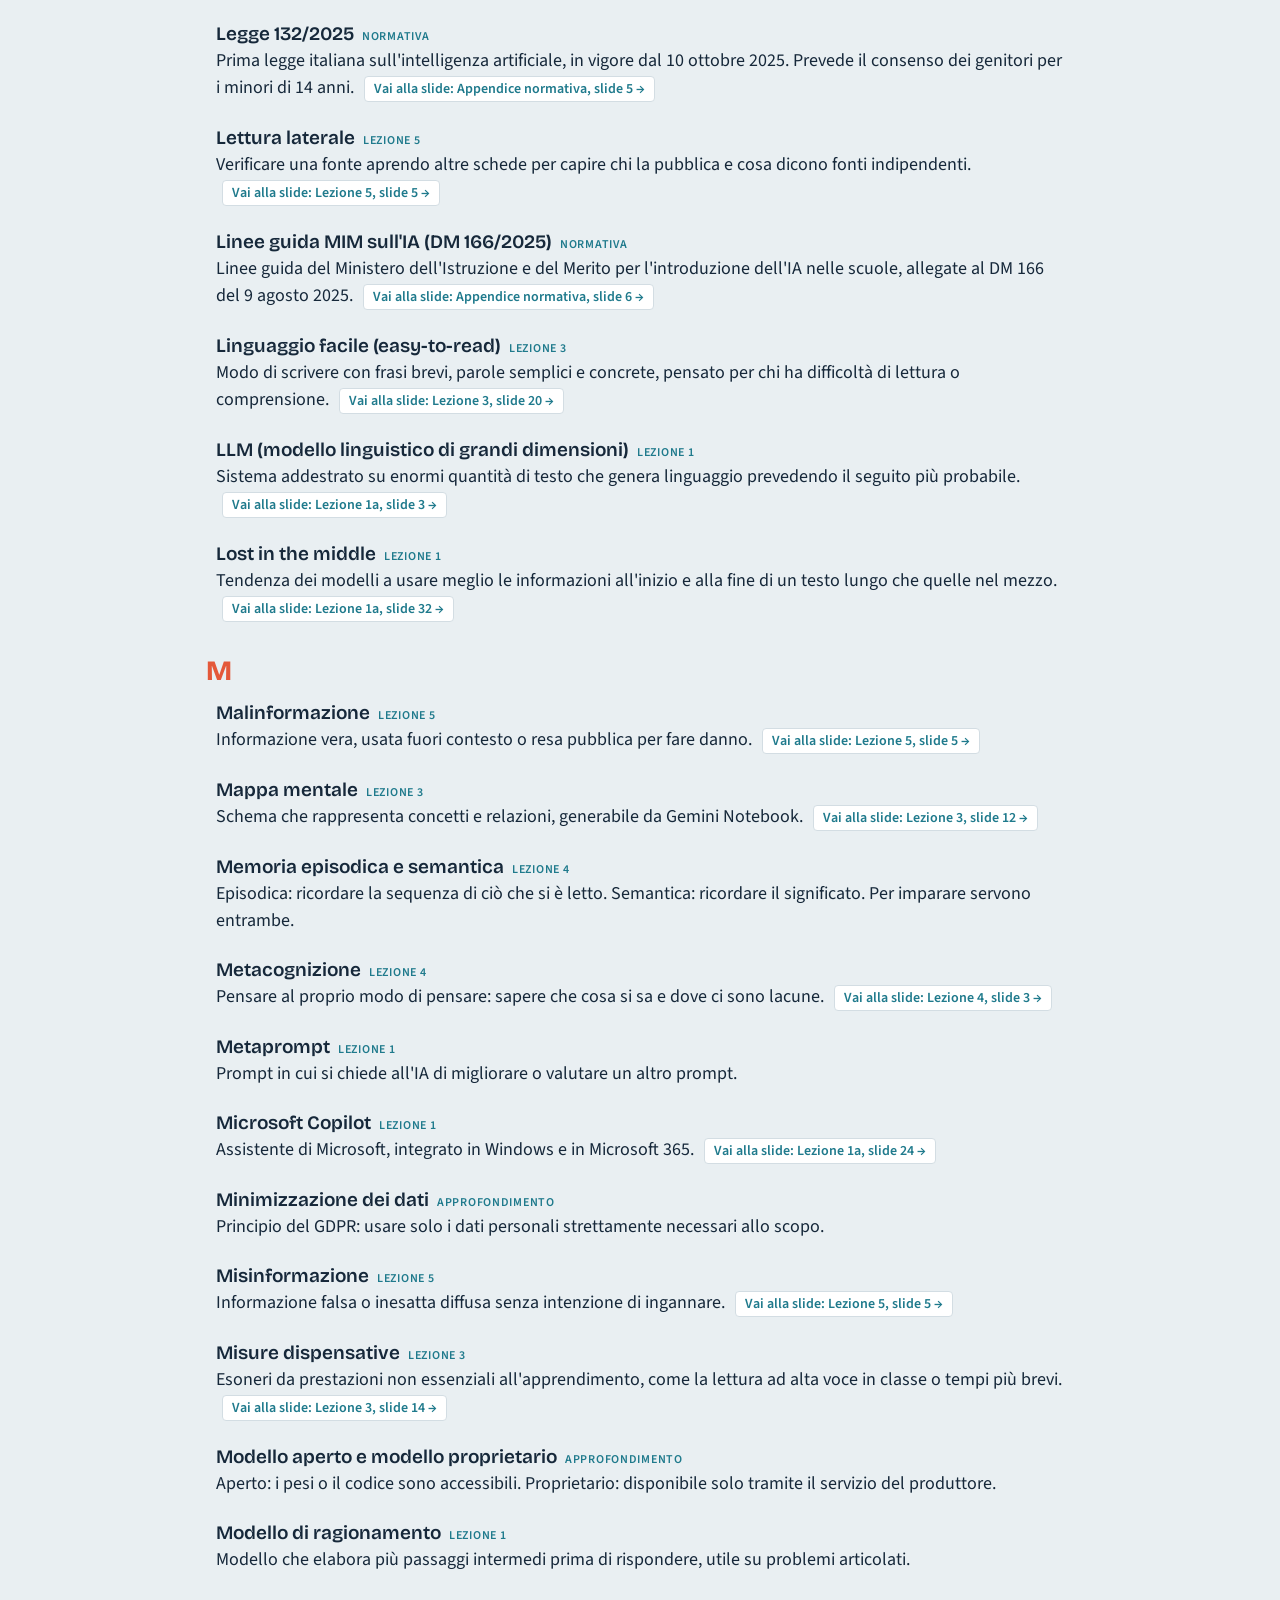
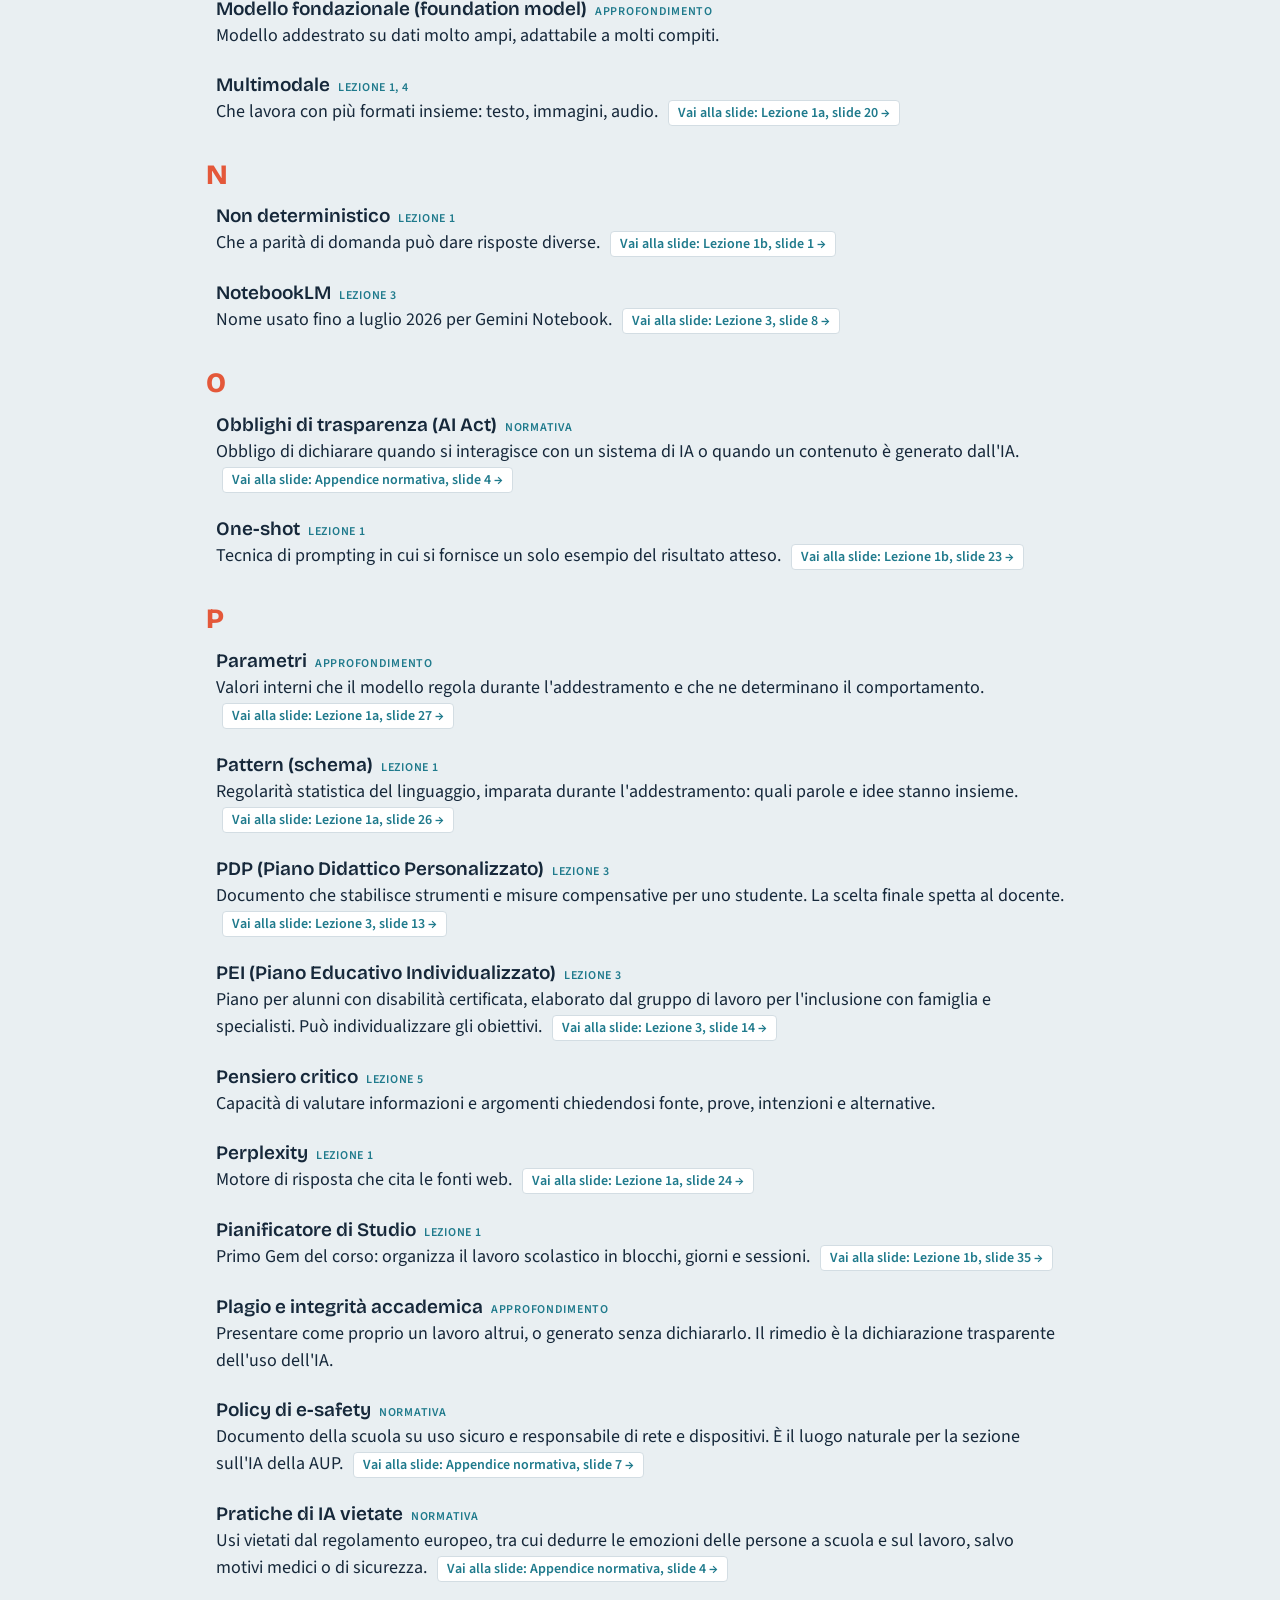
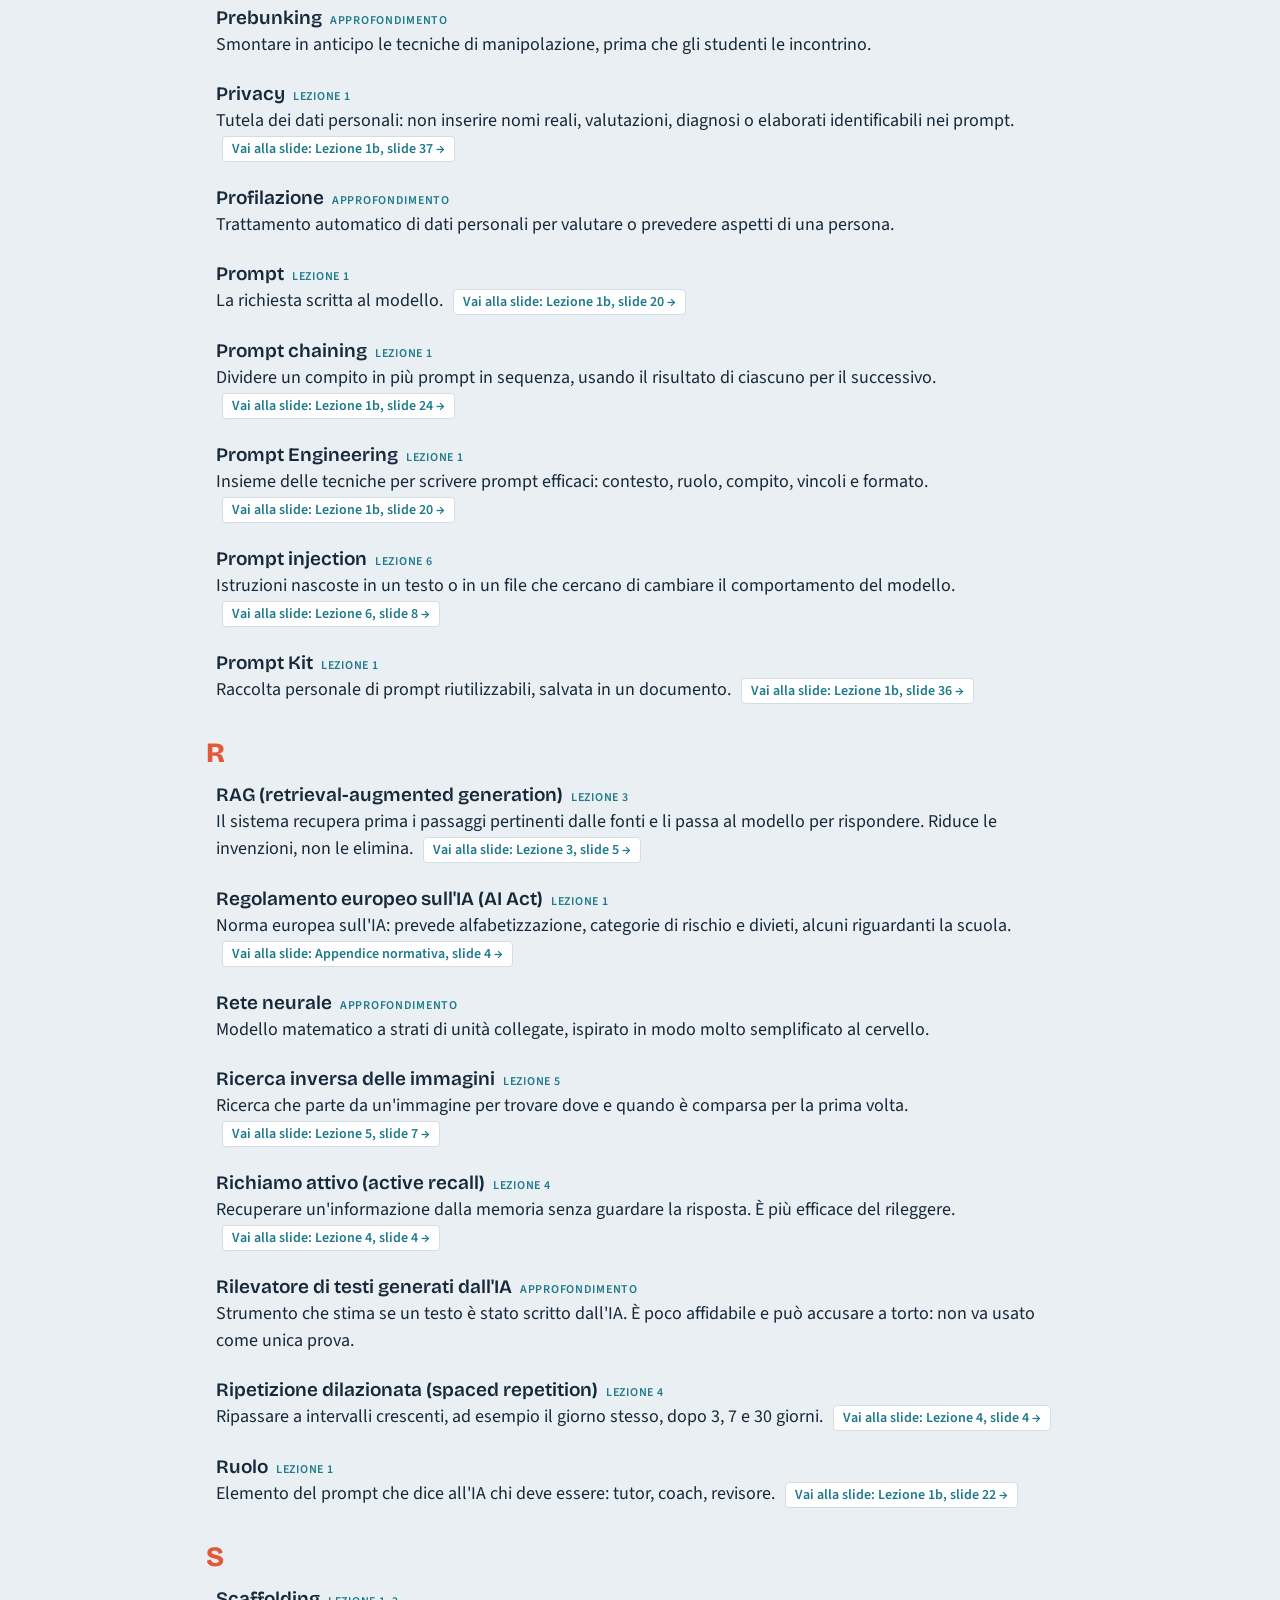
==== commit 60984fac: "Add files via upload" ====
--- a/glossario.html
+++ b/glossario.html
@@ -24,7 +24,7 @@
   <nav class="az" id="az" aria-label="Indice alfabetico"></nav>
   <div class="gl" id="gl"></div>
 </main>
-<footer class="sitefoot"><span>Pietro Votano Avolio</span><span>IA e Metodo di Studio</span></footer>
+<footer class="sitefoot"><span>&copy; 2026 Pietro Votano Avolio</span><span>IA e Metodo di Studio</span></footer>
 <script>
 var T = [
 ["AUP (Acceptable Use Policy)","Politica di uso accettabile: il documento con cui l'istituto stabilisce usi consentiti, vietati, dati, ruoli e responsabilità nell'uso di strumenti digitali e di IA.","Normativa"],
--- a/style.css
+++ b/style.css
@@ -214,3 +214,5 @@
 /* righe del menu senza numero (appendici) */
 .row.nonum{grid-template-columns:minmax(0,1fr) auto}
 @media (max-width:560px){.row.nonum{grid-template-columns:minmax(0,1fr)}.row.nonum .st{grid-column:1}}
+
+.btn.ico{padding:6px 9px}
